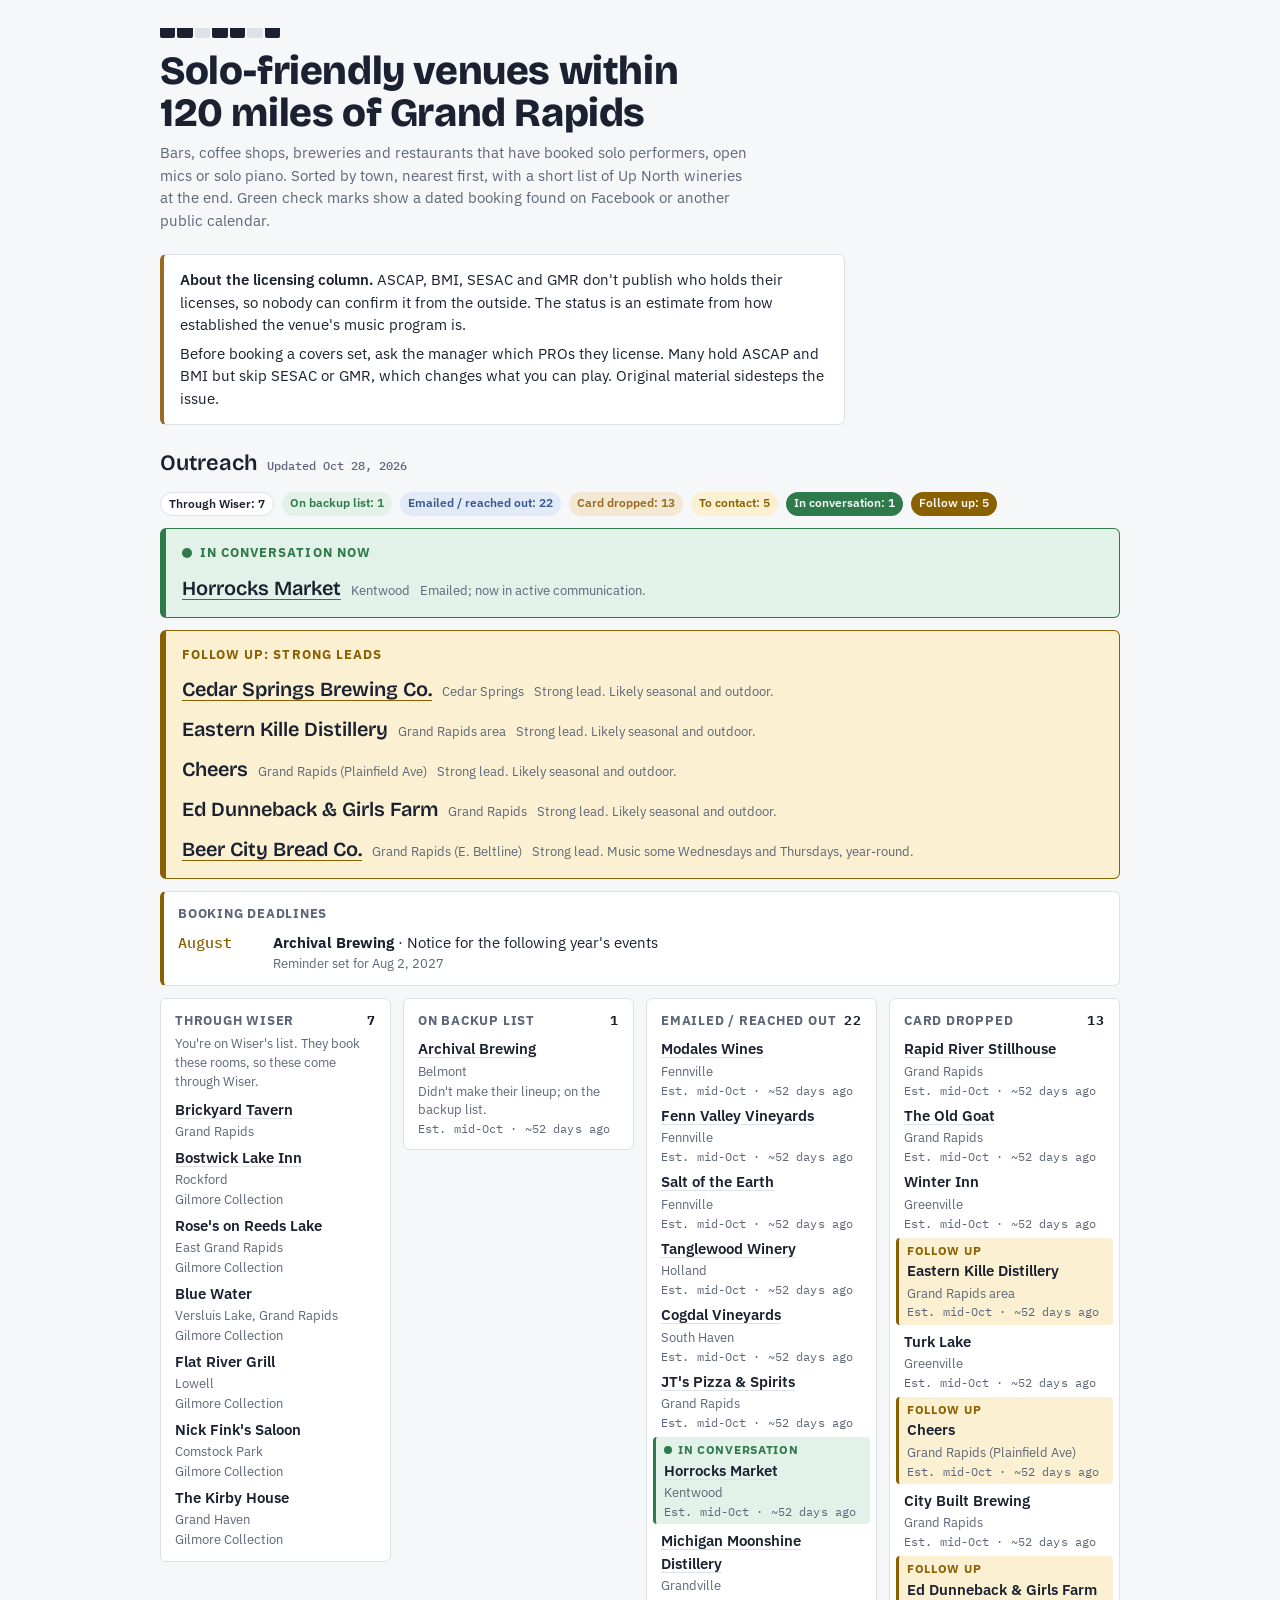
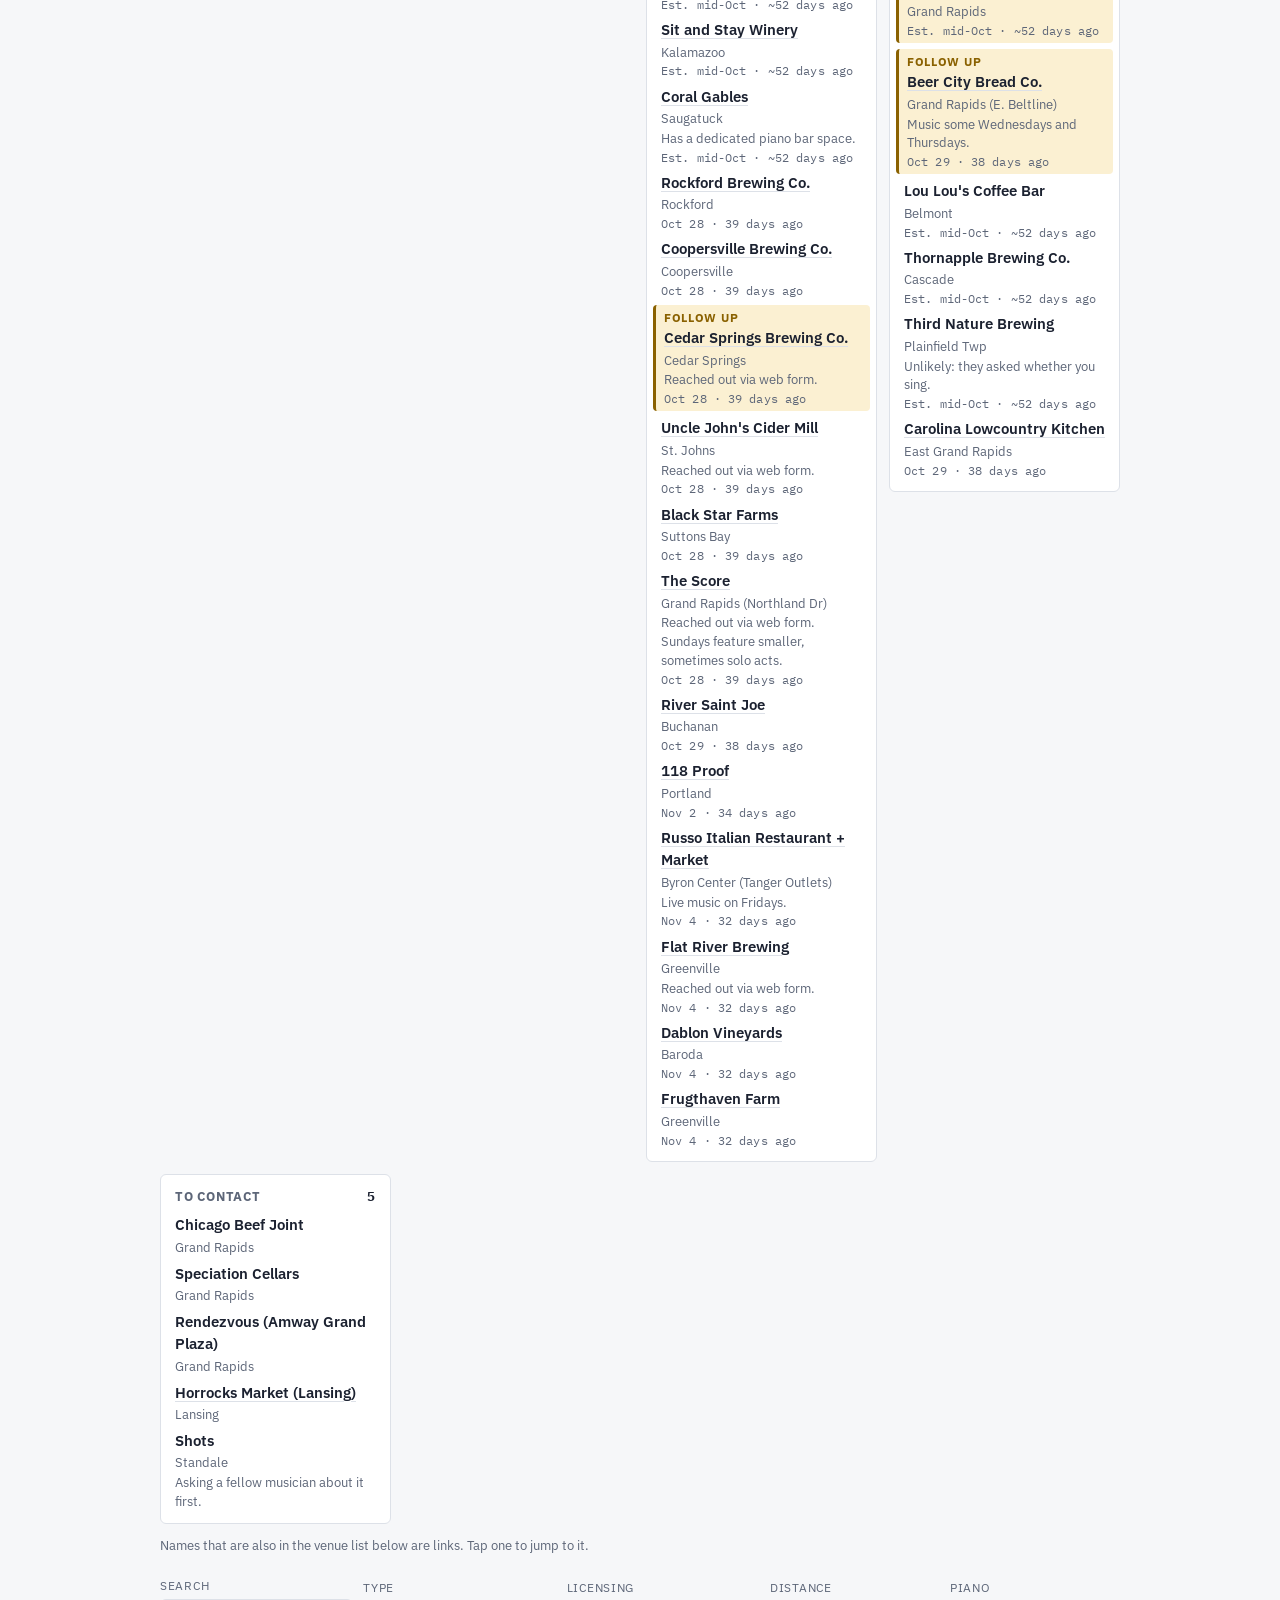
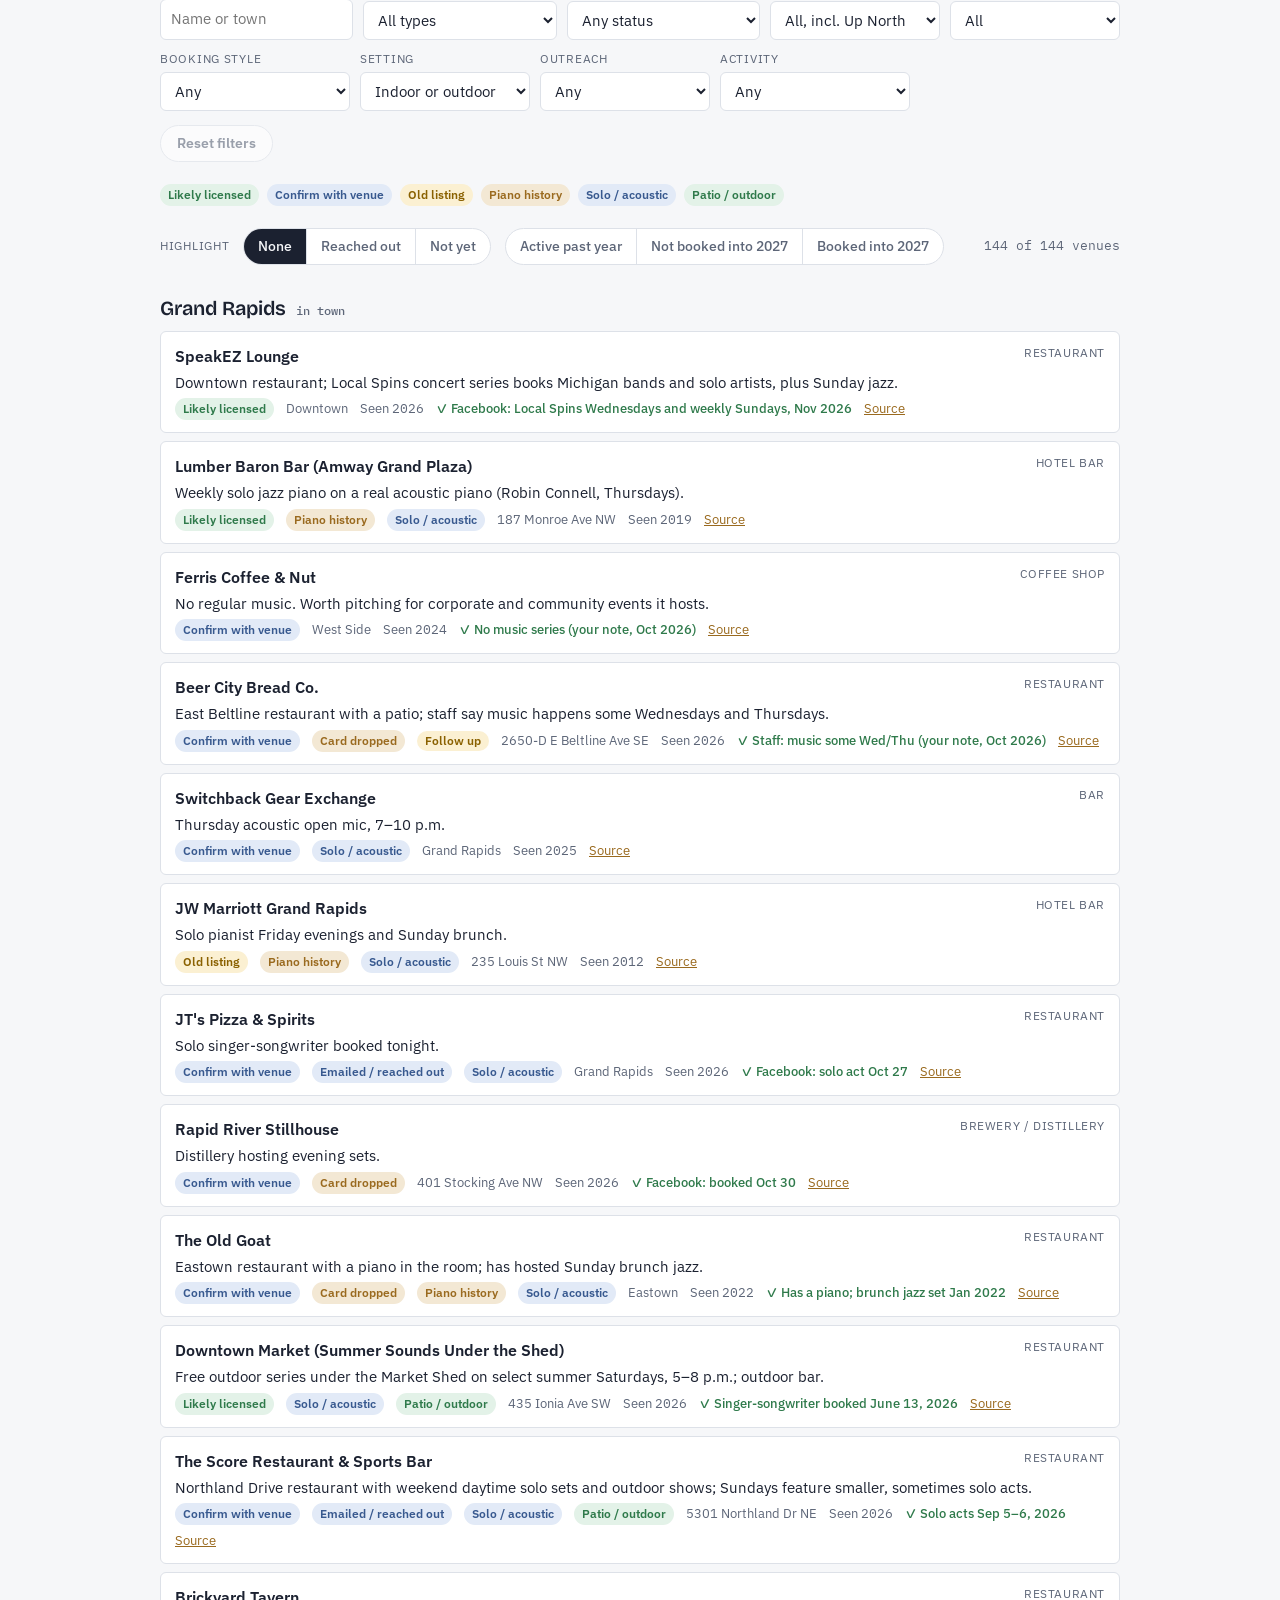
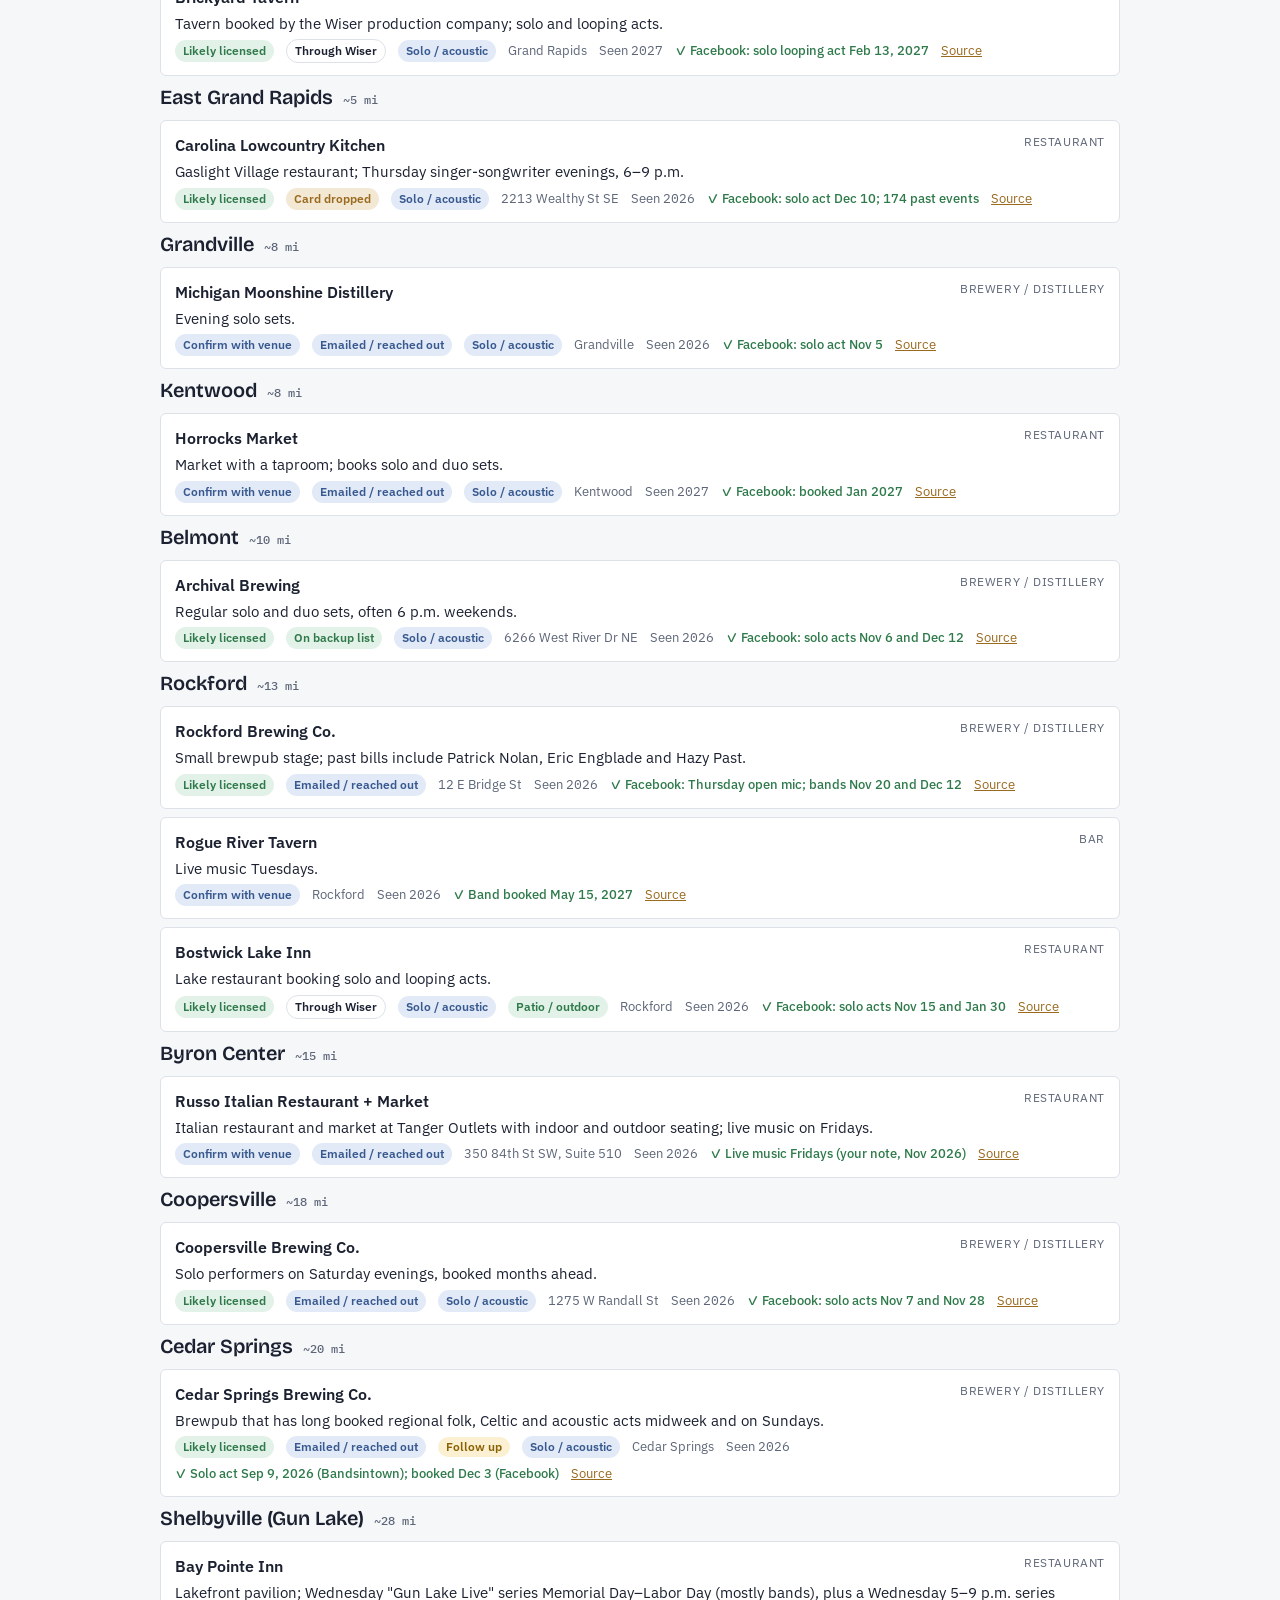
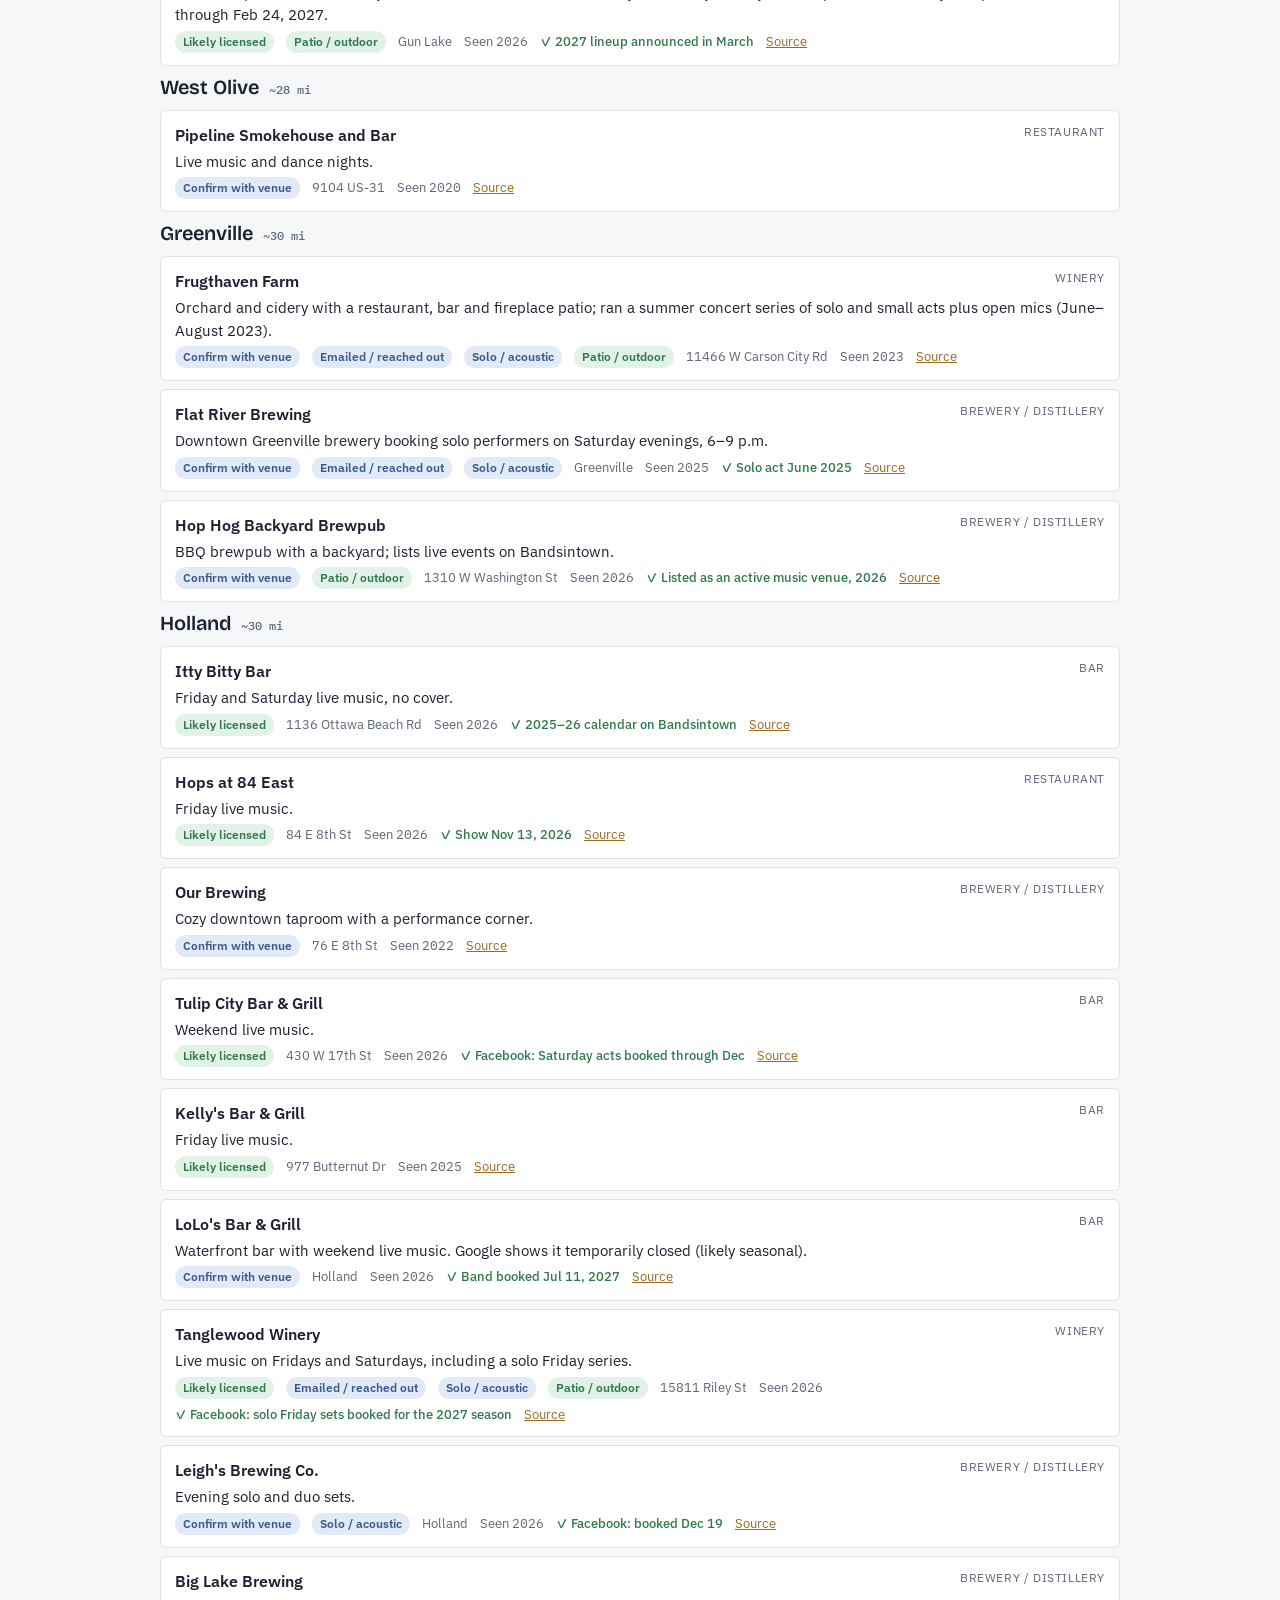
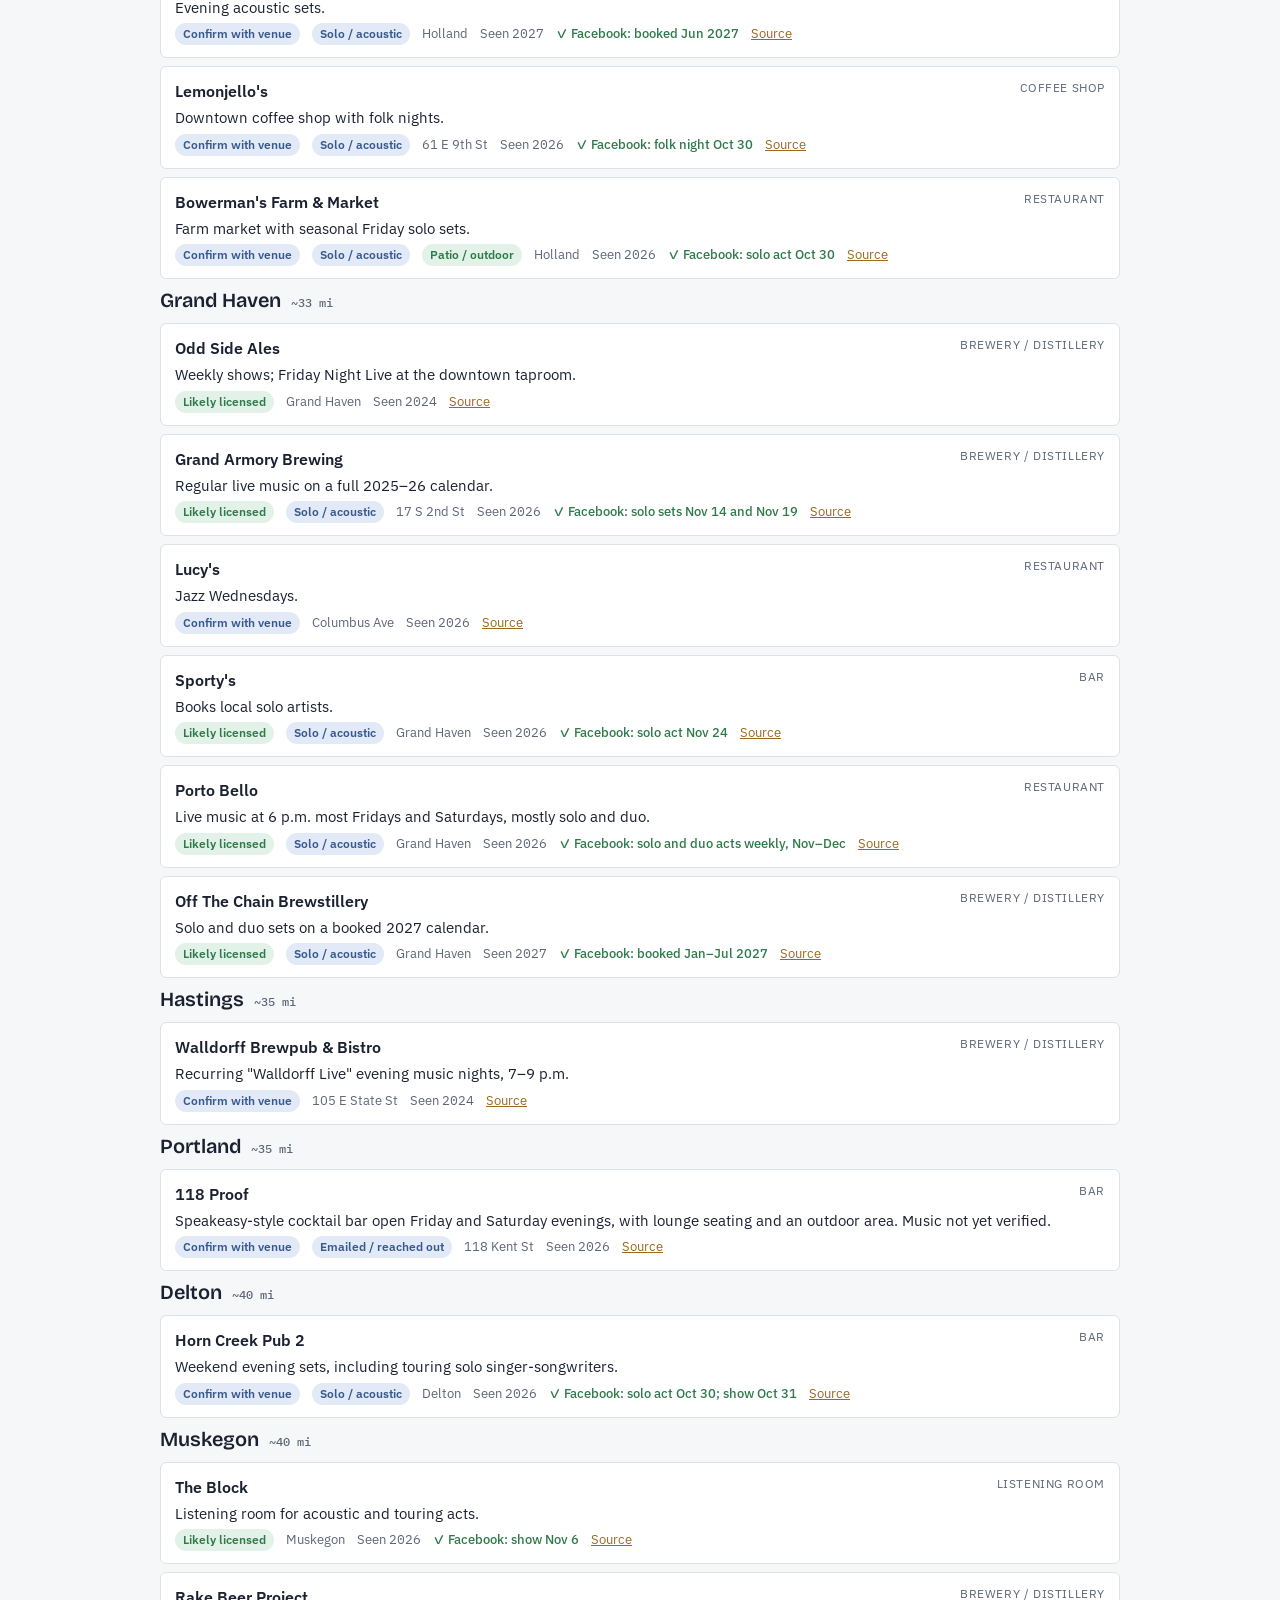
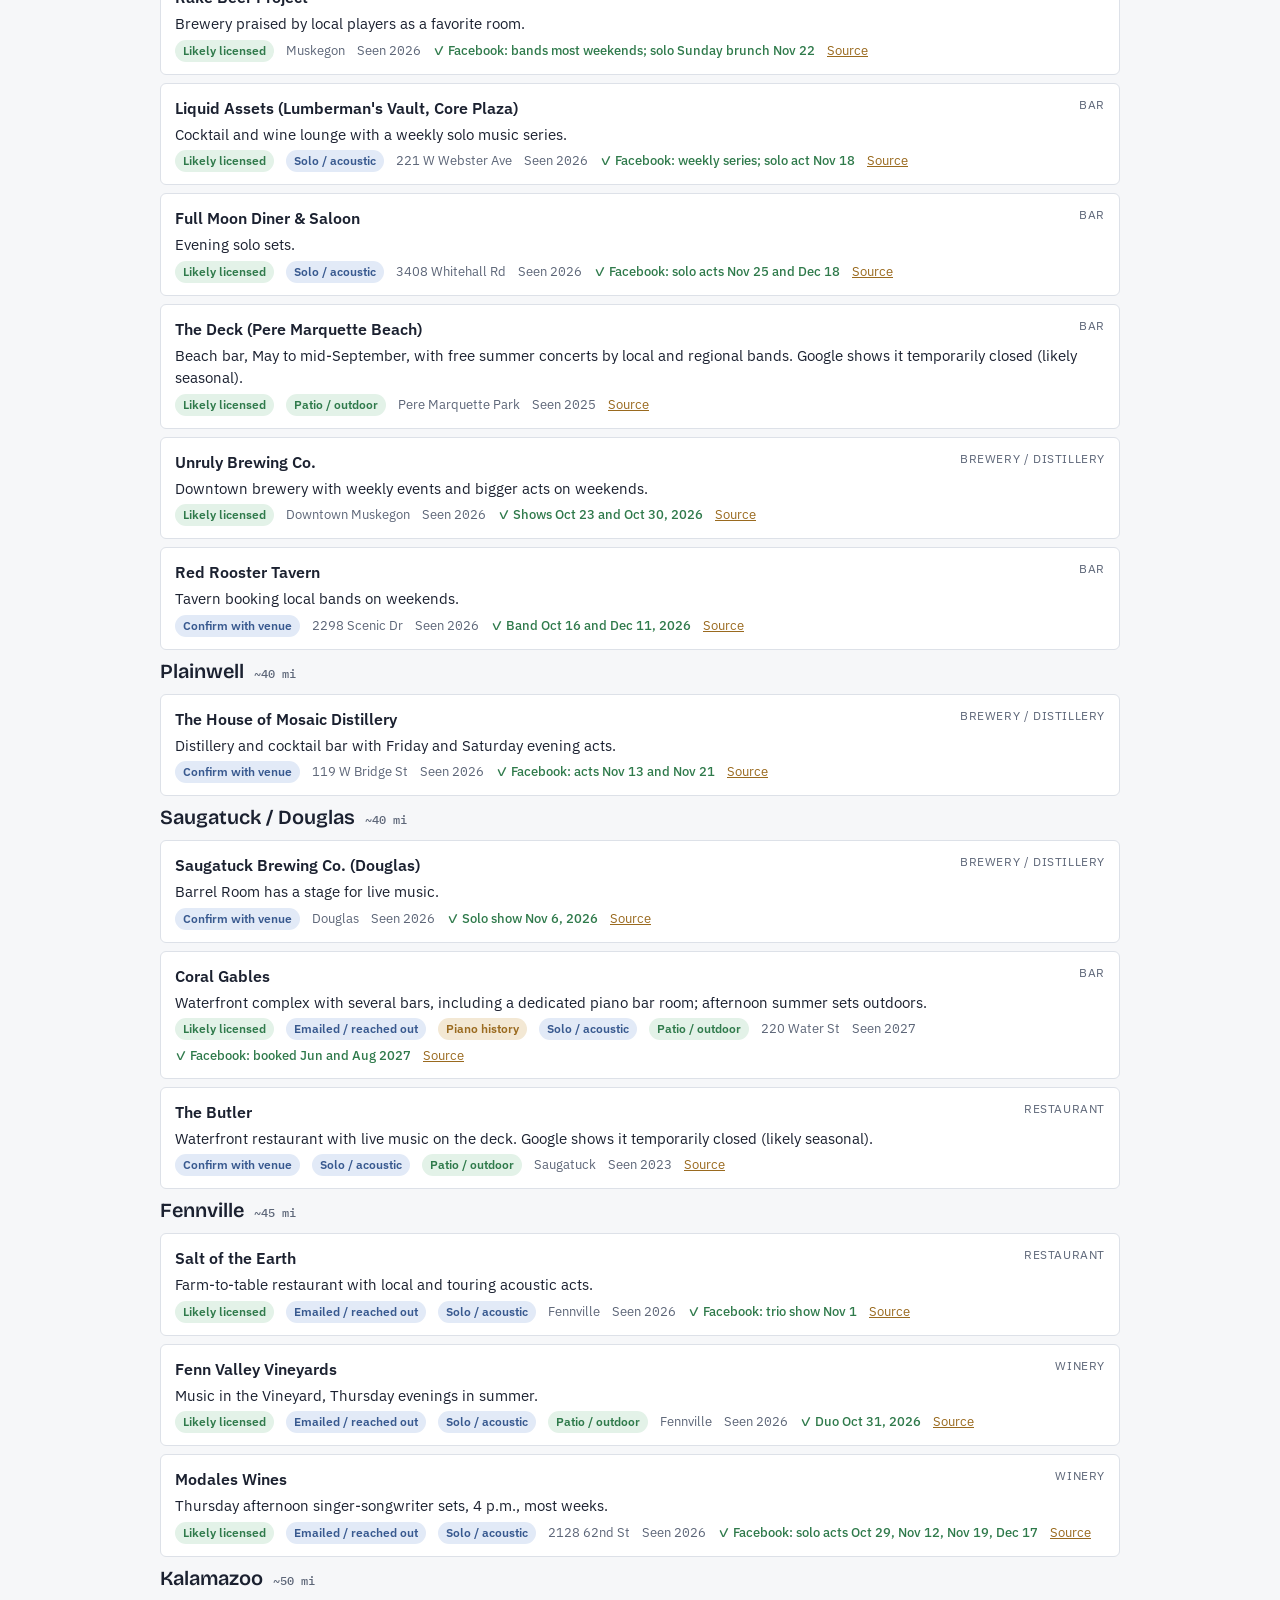
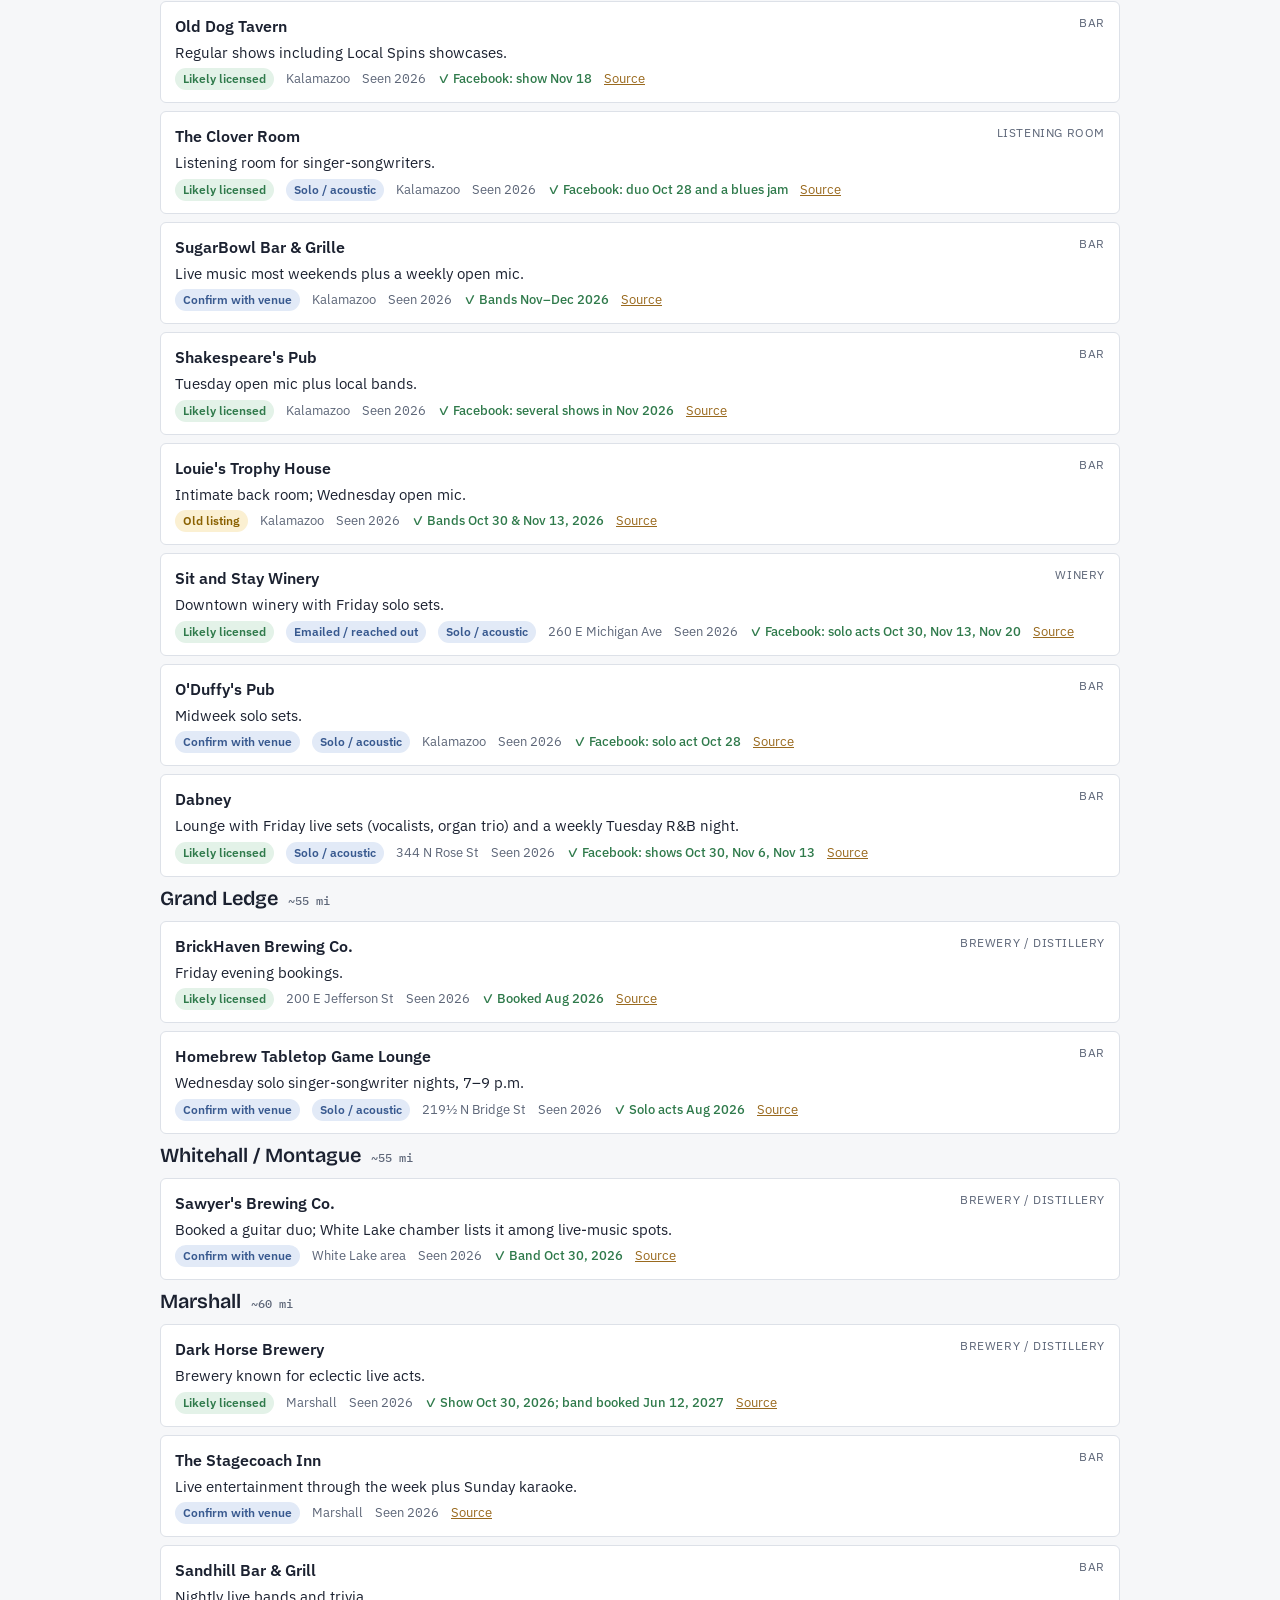
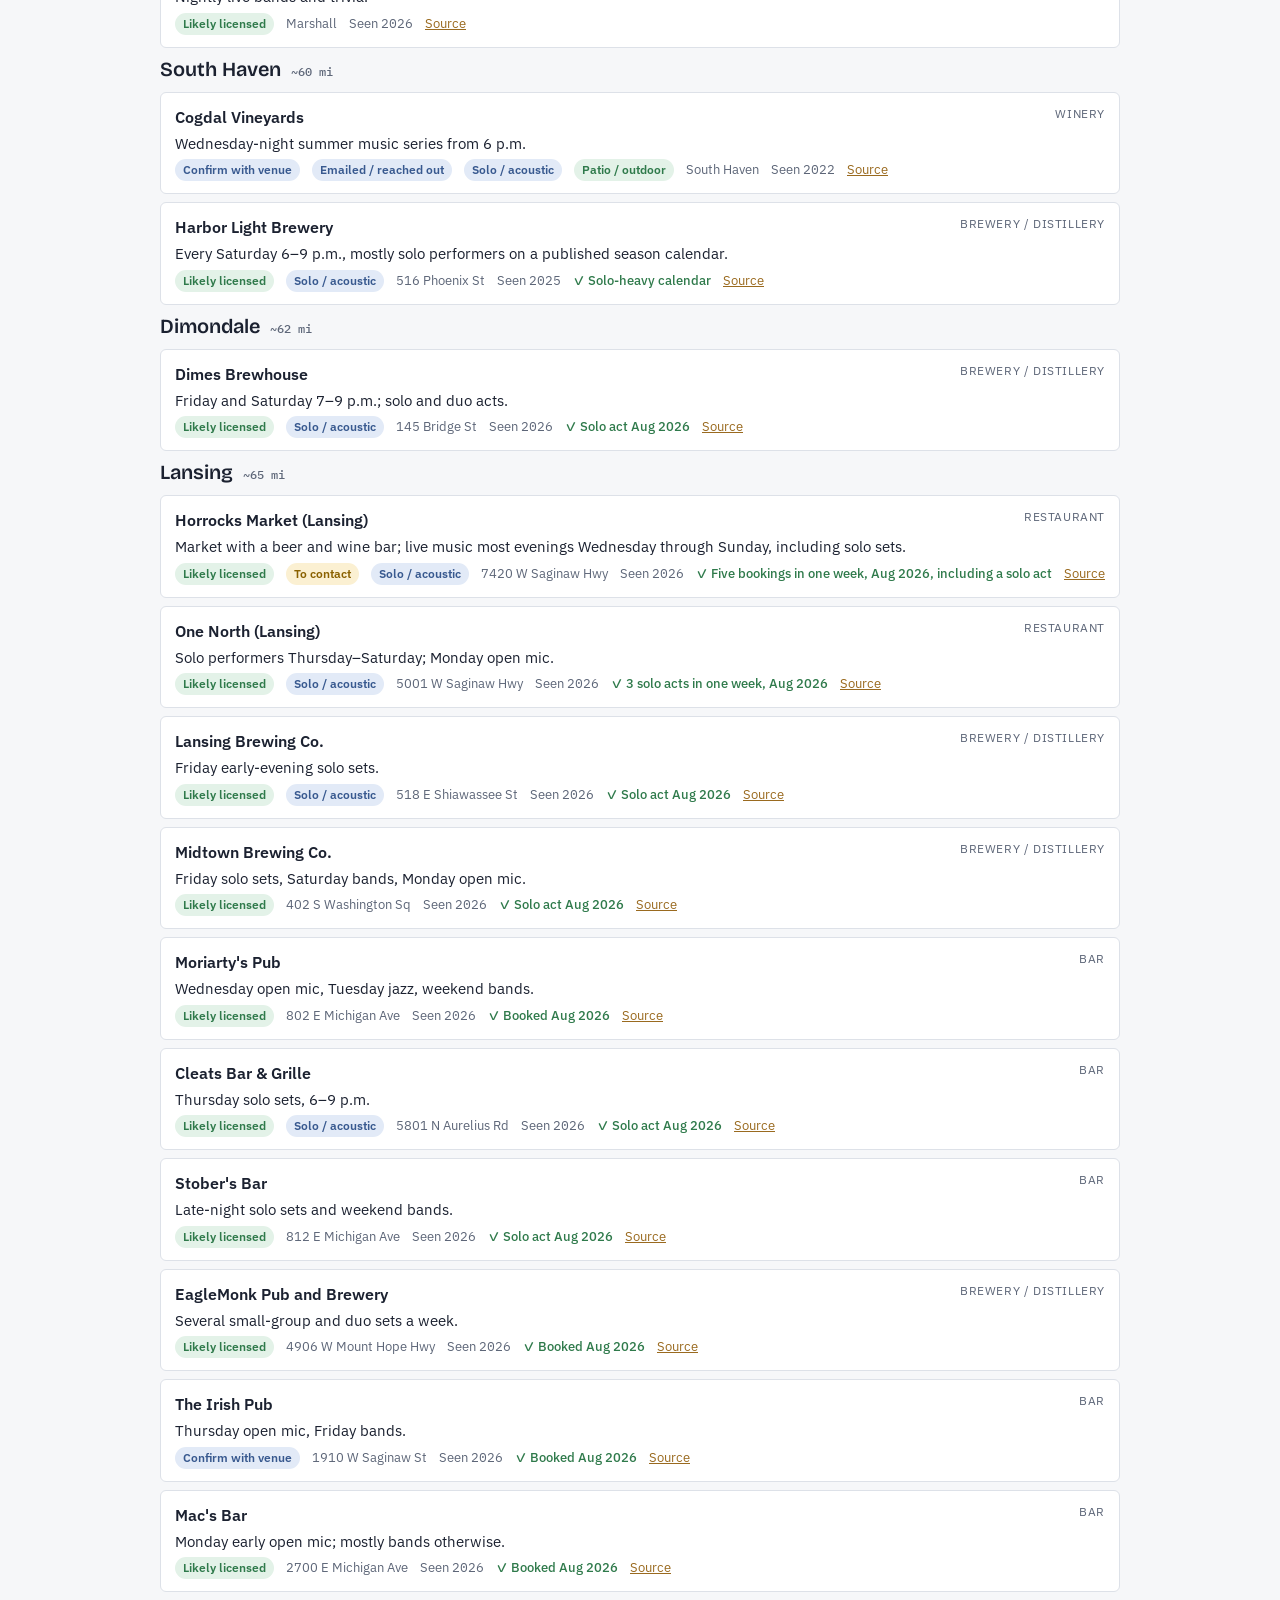
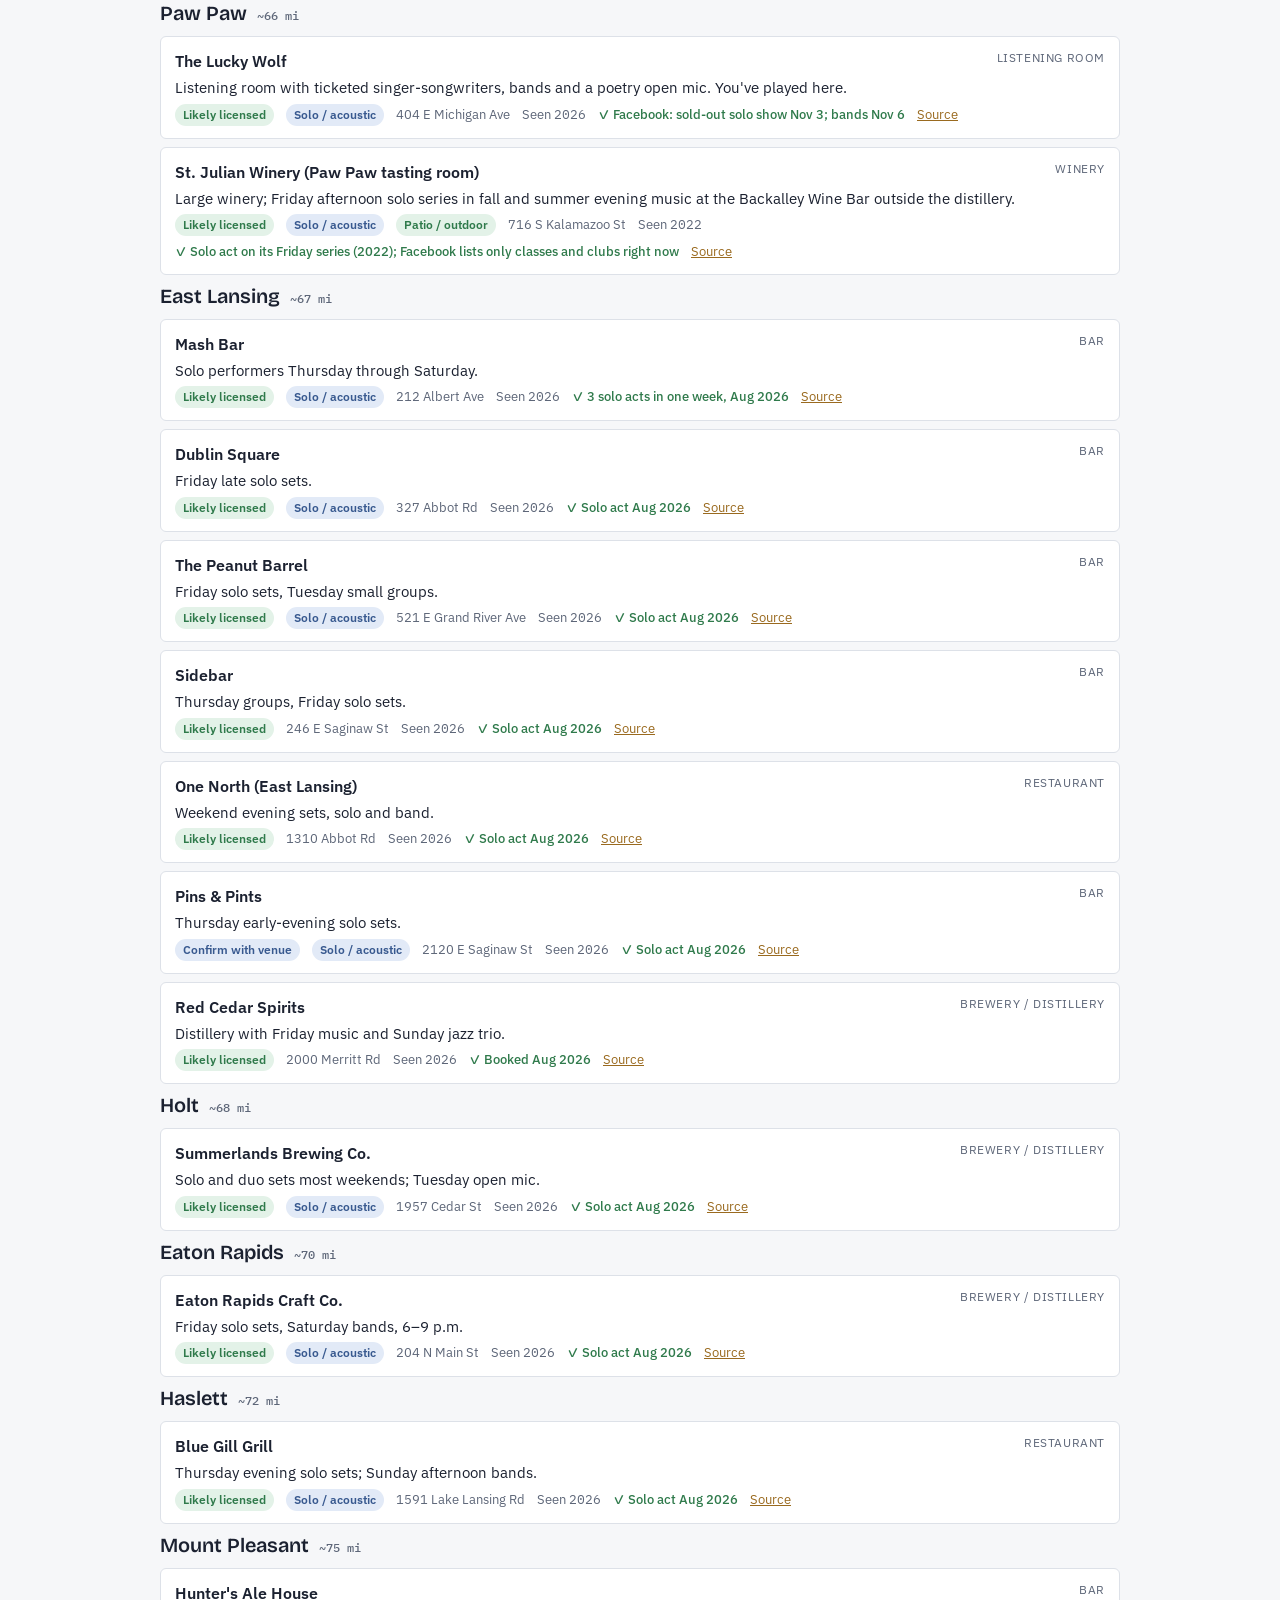
==== gig-venues/index.html @ 0286e02f "Gig venues: add Frugthaven Farm (Greenville), emailed Co-Authored-By: Claude Opus 5.5 <noreply@anthr" ====
<!doctype html>
<html lang="en">
<head>
<meta charset="utf-8">
<meta name="viewport" content="width=device-width, initial-scale=1, viewport-fit=cover">
<meta name="robots" content="noindex, nofollow">
<link rel="icon" href="/favicon.svg" type="image/svg+xml">
<title>West Michigan Solo Gig Venues</title>
<link rel="preconnect" href="https://fonts.googleapis.com">
<link rel="stylesheet" href="https://fonts.googleapis.com/css2?family=Bricolage+Grotesque:opsz,wght@12..96,600;12..96,800&family=IBM+Plex+Sans:wght@400;500;600&family=IBM+Plex+Mono:wght@500&display=swap">
<style>
/* Layout: gig-sheet — header with filters, then a list of venue rows grouped by town, sorted by miles from GR */
:root{
  --bg:#f6f7f9; --surface:#ffffff; --fg:#1b2130; --muted:#5d6678; --line:#dde1e8;
  --accent:#9a6a1f; --accent-soft:#f3e8d4;
  --ok:#2f7a4b; --ok-bg:#e3f2e8; --warn:#8a6100; --warn-bg:#fbf0d2; --bad:#a3312b; --bad-bg:#f8e0de; --info:#38598f; --info-bg:#e2eaf7;
  --display:"Bricolage Grotesque", "Arial Narrow", system-ui, sans-serif;
  --body:"IBM Plex Sans", system-ui, -apple-system, "Segoe UI", sans-serif;
  --mono:"IBM Plex Mono", ui-monospace, Menlo, monospace;
}
@media (prefers-color-scheme: dark){:root:not([data-theme="light"]){
  --bg:#12151c; --surface:#1a1f29; --fg:#e6e9ef; --muted:#9aa3b4; --line:#2b3240;
  --accent:#d8a453; --accent-soft:#3a2f1c;
  --ok:#7fcf9c; --ok-bg:#1d3326; --warn:#e6c066; --warn-bg:#3a3018; --bad:#f09a92; --bad-bg:#40221f; --info:#9db8e6; --info-bg:#1f2b40;
  color-scheme:dark}}
:root[data-theme="dark"]{
  --bg:#12151c; --surface:#1a1f29; --fg:#e6e9ef; --muted:#9aa3b4; --line:#2b3240;
  --accent:#d8a453; --accent-soft:#3a2f1c;
  --ok:#7fcf9c; --ok-bg:#1d3326; --warn:#e6c066; --warn-bg:#3a3018; --bad:#f09a92; --bad-bg:#40221f; --info:#9db8e6; --info-bg:#1f2b40;
  color-scheme:dark}
body{background:var(--bg);color:var(--fg);font-family:var(--body);font-size:15px;line-height:1.5}
.wrap{max-width:960px;margin:0 auto;padding-block:28px 48px;padding-left:max(16px,env(safe-area-inset-left,0px));padding-right:max(16px,env(safe-area-inset-right,0px));display:grid;gap:22px}
h1{font-family:var(--display);font-weight:800;font-size:clamp(28px,5vw,40px);line-height:1.05;margin:0;letter-spacing:-.01em;text-wrap:balance}
.keys{display:flex;gap:2px;height:10px;width:120px;margin-bottom:12px}
.keys span{flex:1;background:var(--fg);border-radius:0 0 2px 2px}
.keys span:nth-child(3n){background:var(--line)}
.lede{color:var(--muted);max-width:66ch;margin:8px 0 0}
.note{background:var(--surface);border:1px solid var(--line);border-left:4px solid var(--accent);padding:14px 16px;border-radius:6px;max-width:72ch}
.note b{font-weight:600}
.note p{margin:0 0 6px}.note p:last-child{margin:0}
.filters{display:flex;flex-wrap:wrap;gap:10px;align-items:end}
.filters label{display:grid;gap:4px;font-size:12px;text-transform:uppercase;letter-spacing:.06em;color:var(--muted);min-width:0;flex:1 1 150px}
select,input{font:inherit;font-size:15px;text-transform:none;letter-spacing:0;color:var(--fg);background:var(--surface);border:1px solid var(--line);border-radius:6px;padding:8px 10px;width:100%}
select:focus-visible,input:focus-visible{outline:2px solid var(--accent);outline-offset:1px}
.count{font-family:var(--mono);font-size:13px;color:var(--muted)}
.legend{display:flex;flex-wrap:wrap;gap:8px}
.town{display:grid;gap:8px}
.town h2{font-family:var(--display);font-weight:600;font-size:20px;margin:6px 0 0;display:flex;gap:10px;align-items:baseline}
.town h2 small{font-family:var(--mono);font-size:12px;font-weight:500;color:var(--muted)}
.v{background:var(--surface);border:1px solid var(--line);border-radius:6px;padding:12px 14px;display:grid;grid-template-columns:1fr auto;gap:4px 14px}
.v .name{font-weight:600;font-size:16px;min-width:0}
.v .type{font-size:12px;color:var(--muted);text-transform:uppercase;letter-spacing:.05em}
.v .what{grid-column:1/-1;min-width:0;color:var(--fg)}
.v .meta{grid-column:1/-1;display:flex;flex-wrap:wrap;gap:6px 12px;align-items:center;font-size:13px;color:var(--muted)}
.v .meta a{color:var(--accent)}
.pill{display:inline-block;font-size:12px;font-weight:600;padding:2px 8px;border-radius:999px;white-space:nowrap}
.p-likely{background:var(--ok-bg);color:var(--ok)}
.p-confirm{background:var(--info-bg);color:var(--info)}
.p-dated{background:var(--warn-bg);color:var(--warn)}
.p-sued{background:var(--bad-bg);color:var(--bad)}
.piano{font-size:12px;font-weight:600;color:var(--accent);background:var(--accent-soft);padding:2px 8px;border-radius:999px}
.year{font-family:var(--mono)}
.outreach{display:grid;gap:12px}
.outreach h2{font-family:var(--display);font-weight:600;font-size:22px;margin:0;display:flex;gap:10px;align-items:baseline;flex-wrap:wrap}
.outreach h2 small{font-family:var(--mono);font-size:12px;font-weight:500;color:var(--muted)}
.o-sum{display:flex;flex-wrap:wrap;gap:8px}
.o-grid{display:grid;grid-template-columns:repeat(auto-fit,minmax(min(100%,220px),1fr));gap:12px;align-items:start}
.o-col{background:var(--surface);border:1px solid var(--line);border-radius:6px;padding:12px 14px;display:grid;gap:8px;min-width:0}
.o-col h3{margin:0;font-size:13px;text-transform:uppercase;letter-spacing:.06em;color:var(--muted);display:flex;justify-content:space-between;gap:8px}
.o-col h3 span{font-family:var(--mono);color:var(--fg)}
.o-col ul{list-style:none;margin:0;padding:0;display:grid;gap:6px}
.o-col li{display:grid;gap:1px;min-width:0}
.o-col li b{font-weight:600}
.o-col li small{color:var(--muted);font-size:12.5px}
.o-col li small.ago{font-family:var(--mono,ui-monospace,monospace);font-size:11.5px;letter-spacing:.01em}
.o-col li a{color:inherit;text-decoration:underline;text-decoration-color:var(--line);text-underline-offset:3px;cursor:pointer}
.o-col li a:hover{text-decoration-color:var(--accent)}
.dl-box{background:var(--surface);border:1px solid var(--line);border-left:4px solid var(--warn);border-radius:6px;padding:12px 14px;display:grid;gap:8px}
.dl-box h3{margin:0;font-size:13px;text-transform:uppercase;letter-spacing:.06em;color:var(--muted)}
.dl-row{display:grid;grid-template-columns:5.5em 1fr;gap:4px 12px;align-items:baseline}
.dl-row .mo{font-family:var(--mono);font-weight:500;color:var(--warn)}
.dl-row small{display:block;color:var(--muted);font-size:12.5px}
.talk-box{background:var(--ok-bg);border:1px solid var(--ok);border-left:6px solid var(--ok);border-radius:6px;padding:14px 16px;display:grid;gap:10px}
.talk-box h3{margin:0;font-size:13px;text-transform:uppercase;letter-spacing:.08em;color:var(--ok);display:flex;align-items:center;gap:8px}
.talk-row{display:flex;flex-wrap:wrap;align-items:baseline;gap:4px 10px}
.talk-row b{font-family:var(--display);font-size:20px;font-weight:600;color:var(--fg)}
.talk-row a{color:inherit;cursor:pointer;text-decoration:underline;text-decoration-color:var(--ok);text-underline-offset:4px}
.talk-row small{color:var(--muted);font-size:13px}
.dot{width:10px;height:10px;border-radius:50%;background:var(--ok);flex:none;box-shadow:0 0 0 0 var(--ok);animation:pulse 1.8s ease-out infinite}
@keyframes pulse{0%{box-shadow:0 0 0 0 color-mix(in srgb,var(--ok) 60%,transparent)}100%{box-shadow:0 0 0 10px transparent}}
@media (prefers-reduced-motion:reduce){.dot{animation:none}}
.o-col li.talk{background:var(--ok-bg);border-left:3px solid var(--ok);border-radius:4px;padding:4px 8px;margin:0 -8px}
.talk-tag{display:inline-flex;align-items:center;gap:6px;font-size:11.5px;font-weight:700;text-transform:uppercase;letter-spacing:.06em;color:var(--ok)}
.talk-tag .dot{width:8px;height:8px}
.op-talk{background:var(--ok);color:var(--bg);font-weight:700}
.fu-box{background:var(--warn-bg);border:1px solid var(--warn);border-left:6px solid var(--warn);border-radius:6px;padding:14px 16px;display:grid;gap:10px}
.fu-box h3{margin:0;font-size:13px;text-transform:uppercase;letter-spacing:.08em;color:var(--warn)}
.fu-box .talk-row a{text-decoration-color:var(--warn)}
.fu-tag{display:inline-block;font-size:11.5px;font-weight:700;text-transform:uppercase;letter-spacing:.06em;color:var(--warn)}
.o-col li.fu{background:var(--warn-bg);border-left:3px solid var(--warn);border-radius:4px;padding:4px 8px;margin:0 -8px}
.op-fu{background:var(--warn);color:var(--bg);font-weight:700}
.fu-chip{display:inline-block;font-size:12px;font-weight:600;padding:1px 8px;border-radius:999px;background:var(--warn-bg);color:var(--warn)}
.reset-row{display:flex;align-items:center;gap:10px;flex-wrap:wrap;margin-top:-8px}
.reset{font:inherit;font-size:14px;font-weight:600;color:var(--fg);background:var(--surface);border:1px solid var(--line);border-radius:999px;padding:7px 16px;cursor:pointer}
.reset:hover:not(:disabled){border-color:var(--fg)}
.reset:focus-visible{outline:2px solid var(--accent);outline-offset:2px}
.reset:disabled{color:var(--muted);cursor:default;opacity:.6}
.reset-note{font-size:13px;color:var(--muted)}
.o-sub{color:var(--muted);font-size:12.5px;margin-top:-4px}
.op-wiser{background:var(--surface);color:var(--fg);border:1px solid var(--line)}
.hl-bar{display:flex;flex-wrap:wrap;gap:10px 14px;align-items:center}
.hl-label{font-size:12px;text-transform:uppercase;letter-spacing:.06em;color:var(--muted)}
.seg{display:inline-flex;border:1px solid var(--line);border-radius:999px;overflow:hidden;background:var(--surface)}
.seg button{font:inherit;font-size:14px;font-weight:500;color:var(--muted);background:transparent;border:0;padding:7px 14px;cursor:pointer;white-space:nowrap}
.seg .sm{display:none}
@media (max-width:520px){.seg button{font-size:13px;padding:7px 10px}.seg .lg{display:none}.seg .sm{display:inline}}
.seg button+button{border-left:1px solid var(--line)}
.seg button[aria-pressed="true"]{background:var(--fg);color:var(--bg)}
.seg button:focus-visible{outline:2px solid var(--accent);outline-offset:-2px}
.hl-bar .count{margin-left:auto}
.v{transition:opacity .15s}
.v.dim{opacity:.38}
.v.lit{border-color:var(--accent);box-shadow:inset 4px 0 0 var(--accent)}
@media (prefers-reduced-motion:reduce){.v{transition:none}}
.to-top{position:fixed;right:calc(20px + env(safe-area-inset-right,0px));bottom:calc(20px + env(safe-area-inset-bottom,0px));z-index:20;width:48px;height:48px;border-radius:50%;border:0;background:var(--fg);color:var(--bg);display:grid;place-items:center;cursor:pointer;box-shadow:0 4px 14px rgba(0,0,0,.22);opacity:0;transform:translateY(8px);pointer-events:none;transition:opacity .2s,transform .2s}
.to-top.show{opacity:1;transform:none;pointer-events:auto}
.to-top:focus-visible{outline:3px solid var(--accent);outline-offset:3px}
.to-top svg{width:22px;height:22px}
@media (prefers-reduced-motion:reduce){.to-top{transition:none}}
.o-tip{font-size:13px;color:var(--muted);margin:0}
.op{font-size:12px;font-weight:600;padding:2px 8px;border-radius:999px;white-space:nowrap}
.op-backup{background:var(--ok-bg);color:var(--ok)}
.op-email{background:var(--info-bg);color:var(--info)}
.op-card{background:var(--accent-soft);color:var(--accent)}
.op-todo{background:var(--warn-bg);color:var(--warn)}
.v.hl{outline:2px solid var(--accent);outline-offset:2px}

.patio{font-size:12px;font-weight:600;color:var(--ok);background:var(--ok-bg);padding:2px 8px;border-radius:999px}
.acou{font-size:12px;font-weight:600;color:var(--info);background:var(--info-bg);padding:2px 8px;border-radius:999px}
.ev{color:var(--ok);font-weight:500}
.empty{color:var(--muted);padding:20px 0}
footer{color:var(--muted);font-size:13px;max-width:72ch}
@media (max-width:520px){.v{grid-template-columns:1fr}}
</style>
<style>:root{padding-top:env(safe-area-inset-top,0px);padding-bottom:env(safe-area-inset-bottom,0px)}body{margin:0}</style>
</head>
<body>

<div class="wrap">
  <header>
    <div class="keys" aria-hidden="true"><span></span><span></span><span></span><span></span><span></span><span></span><span></span></div>
    <h1 tabindex="-1">Solo-friendly venues within 120 miles of Grand Rapids</h1>
    <p class="lede">Bars, coffee shops, breweries and restaurants that have booked solo performers, open mics or solo piano. Sorted by town, nearest first, with a short list of Up North wineries at the end. Green check marks show a dated booking found on Facebook or another public calendar.</p>
  </header>

  <section class="note" aria-label="About PRO licensing">
    <p><b>About the licensing column.</b> ASCAP, BMI, SESAC and GMR don't publish who holds their licenses, so nobody can confirm it from the outside. The status is an estimate from how established the venue's music program is.</p>
    <p>Before booking a covers set, ask the manager which PROs they license. Many hold ASCAP and BMI but skip SESAC or GMR, which changes what you can play. Original material sidesteps the issue.</p>
  </section>


  <section class="outreach" aria-labelledby="o-title">
    <h2 id="o-title">Outreach <small id="o-asof"></small></h2>
    <div class="o-sum" id="o-sum"></div>
    <div class="talk-box" id="talk-box" hidden></div>
    <div class="fu-box" id="fu-box" hidden></div>
    <div class="dl-box" id="dl-box"></div>
    <div class="o-grid" id="o-grid"></div>
    <p class="o-tip">Names that are also in the venue list below are links. Tap one to jump to it.</p>
  </section>

  <div class="filters">
    <label for="f-q">Search<input id="f-q" type="search" placeholder="Name or town"></label>
    <label for="f-type">Type<select id="f-type"><option value="">All types</option></select></label>
    <label for="f-status">Licensing<select id="f-status">
      <option value="">Any status</option>
      <option value="likely">Likely licensed</option>
      <option value="confirm">Confirm with venue</option>
      <option value="dated">Old listing, check it's still open</option>
    </select></label>
    <label for="f-range" style="flex:0 1 170px">Distance<select id="f-range"><option value="">All, incl. Up North</option><optgroup label="Within"><option value="w:25">Within 25 mi</option><option value="w:50">Within 50 mi</option><option value="w:75">Within 75 mi</option><option value="w:100">Within 100 mi</option><option value="w:120">Within 120 mi</option></optgroup><optgroup label="Band only"><option value="b:0:25">0–25 mi</option><option value="b:25:50">25–50 mi</option><option value="b:50:75">50–75 mi</option><option value="b:75:100">75–100 mi</option><option value="b:100:120">100–120 mi</option></optgroup><option value="north">Up North wineries (120+ mi)</option></select></label>
    <label for="f-piano" style="flex:0 1 170px">Piano<select id="f-piano"><option value="">All</option><option value="1">Piano history only</option></select></label>
    <label for="f-ac" style="flex:0 1 190px">Booking style<select id="f-ac"><option value="">Any</option><option value="1">Mostly solo / acoustic</option></select></label>
    <label for="f-pt" style="flex:0 1 170px">Setting<select id="f-pt"><option value="">Indoor or outdoor</option><option value="1">Patio / outdoor music</option></select></label>
    <label for="f-out" style="flex:0 1 170px">Outreach<select id="f-out"><option value="">Any</option><option value="yes">Reached out</option><option value="no">Not yet</option></select></label>
    <label for="f-recent" style="flex:0 1 190px">Activity<select id="f-recent"><option value="">Any</option><option value="1">Booked in past year</option></select></label>
  </div>
  <div class="reset-row"><button type="button" class="reset" id="reset" disabled>Reset filters</button><span class="reset-note" id="reset-note"></span></div>
  <div class="legend">
    <span class="pill p-likely">Likely licensed</span>
    <span class="pill p-confirm">Confirm with venue</span>
    <span class="pill p-dated">Old listing</span>
    <span class="piano">Piano history</span>
    <span class="acou">Solo / acoustic</span>
    <span class="patio">Patio / outdoor</span>
  </div>
  <div class="hl-bar">
    <span class="hl-label" id="hl-label">Highlight</span>
    <div class="seg" role="group" aria-labelledby="hl-label">
      <button type="button" id="hl-none" data-hl="" aria-pressed="true">None</button>
      <button type="button" id="hl-yes" data-hl="yes" aria-pressed="false">Reached out</button>
      <button type="button" id="hl-no" data-hl="no" aria-pressed="false">Not yet</button>
    </div>
    <div class="seg" role="group" aria-label="Highlight by booking activity">
      <button type="button" id="hl-act" data-hl="act" aria-pressed="false" title="Booked in the past year"><span class="lg">Active past year</span><span class="sm">Active</span></button>
      <button type="button" id="hl-cur" data-hl="cur" aria-pressed="false"><span class="lg">Not booked into </span><span class="sm">Not into </span><span class="ny"></span></button>
      <button type="button" id="hl-adv" data-hl="adv" aria-pressed="false"><span class="lg">Booked into </span><span class="sm">Booked </span><span class="ny"></span></button>
    </div>
    <div class="count" id="count" aria-live="polite"></div>
  </div>
  <main id="list"></main>

  <button type="button" class="to-top" id="to-top" aria-label="Back to top" title="Back to top" tabindex="-1"><svg viewBox="0 0 24 24" fill="none" stroke="currentColor" stroke-width="2.4" stroke-linecap="round" stroke-linejoin="round" aria-hidden="true"><path d="M12 19V5M5 12l7-7 7 7"/></svg></button>
  <footer>Miles are approximate driving distances from downtown Grand Rapids. "Seen" is the most recent year a source showed music there. "Booked in past year" means a source showed a dated booking on or after October 28, 2025. Gathered October 2026 from Local Spins, Lansing City Pulse, Bandsintown, Songkick, visitor bureaus and venue listings. Facebook events were checked by hand on October 27, 2026. Venues that post schedules only as images or not at all may still book music.</footer>
</div>

<script>
const PT=new Set(["Boathouse Vineyards", "Blustone Vineyards", "Black Star Farms", "Leelanau Cellars", "Rudbeckia Winery & Burnt Marshmallow Brewstillery", "Ciccone Vineyard", "Pleasant Valley Farm & Vineyard", "The Fox Barn", "Lighthouse Bar & Grill", "Golden Sands Golf & Bucket Bar", "Round Barn Estate", "Dablon Vineyards", "Free Run Cellars", "Fruit Hills Winery & Orchard", "St. Julian Winery (Union Pier)", "Silver Harbor Brewing Co.", "Uncle John's Cider Mill", "Hop Hog Backyard Brewpub", "The Score Restaurant & Sports Bar", "Downtown Market (Summer Sounds Under the Shed)", "Bay Pointe Inn", "The Deck (Pere Marquette Beach)", "The Butler", "Cogdal Vineyards", "Bostwick Lake Inn", "Tanglewood Winery", "Fenn Valley Vineyards", "Coral Gables", "St. Julian Winery (Paw Paw tasting room)", "Bowerman's Farm & Market", "Frugthaven Farm"]);
const AC=new Set(["Chateau Grand Traverse", "Boathouse Vineyards", "Blustone Vineyards", "Black Star Farms", "Shady Lane Cellars", "Ciccone Vineyard", "Leelanau Cellars", "Dune Bird Winery", "Bel Lago Vineyards", "French Valley Vineyard", "Mackinaw Trail Winery", "Rudbeckia Winery & Burnt Marshmallow Brewstillery", "Chateau Chantal", "Uncle John's Cider Mill", "Pleasant Valley Farm & Vineyard", "The Fox Barn", "Ludington Bay Brewing Co.", "Jamesport Brewing Co.", "Plank's (Inn at Harbor Shores)", "Dablon Vineyards", "Filkins Vineyards", "Free Run Cellars", "Tabor Hill Winery & Restaurant", "Fruit Hills Winery & Orchard", "St. Julian Winery (Union Pier)", "Brickyard Tavern", "Horrocks Market (Lansing)", "Cedar Springs Brewing Co.", "Flat River Brewing", "The Score Restaurant & Sports Bar", "Downtown Market (Summer Sounds Under the Shed)", "Cogdal Vineyards", "The Butler", "The Old Goat", "Bowerman's Farm & Market", "Horn Creek Pub 2", "Dabney", "The Lucky Wolf", "St. Julian Winery (Paw Paw tasting room)", "Lumber Baron Bar (Amway Grand Plaza)", "Switchback Gear Exchange", "Tanglewood Winery", "Porto Bello", "Off The Chain Brewstillery", "Archival Brewing", "Coopersville Brewing Co.", "Bostwick Lake Inn", "Michigan Moonshine Distillery", "JT's Pizza & Spirits", "Horrocks Market", "Leigh's Brewing Co.", "Big Lake Brewing", "Coral Gables", "Sporty's", "Salt of the Earth", "Fenn Valley Vineyards", "The Clover Room", "Harbor Light Brewery", "Homebrew Tabletop Game Lounge", "One North (Lansing)", "Mash Bar", "Lansing Brewing Co.", "Cleats Bar & Grille", "Dimes Brewhouse", "Dublin Square", "The Peanut Barrel", "Pins & Pints", "Blue Gill Grill", "Eaton Rapids Craft Co.", "Summerlands Brewing Co.", "Carolina Lowcountry Kitchen", "Lemonjello's", "Liquid Assets (Lumberman's Vault, Core Plaza)", "Full Moon Diner & Saloon", "Modales Wines", "Sit and Stay Winery", "O'Duffy's Pub", "JW Marriott Grand Rapids", "Grand Armory Brewing", "Michigan Moonshine Distillery", "Frugthaven Farm"]);
// Venues with a dated booking on or after Oct 28, 2025. Update when evidence changes.
const RECENT=new Set(["Chateau Grand Traverse", "Chateau Chantal", "Blustone Vineyards", "Mackinaw Trail Winery", "SpeakEZ Lounge", "Rockford Brewing Co.", "Itty Bitty Bar", "Tulip City Bar & Grill", "Tanglewood Winery", "Grand Armory Brewing", "Lucy's", "Sporty's", "The Block", "Rake Beer Project", "Salt of the Earth", "Old Dog Tavern", "The Clover Room", "Shakespeare's Pub", "JT's Pizza & Spirits", "Horrocks Market", "Michigan Moonshine Distillery", "Archival Brewing", "Bostwick Lake Inn", "Coopersville Brewing Co.", "Cedar Springs Brewing Co.", "Leigh's Brewing Co.", "Big Lake Brewing", "Porto Bello", "Off The Chain Brewstillery", "Coral Gables", "Carolina Lowcountry Kitchen", "Rapid River Stillhouse", "Lemonjello's", "Liquid Assets (Lumberman's Vault, Core Plaza)", "Full Moon Diner & Saloon", "Modales Wines", "Sit and Stay Winery", "O'Duffy's Pub", "Bowerman's Farm & Market", "Horn Creek Pub 2", "The House of Mosaic Distillery", "Dabney", "The Lucky Wolf", "Downtown Market (Summer Sounds Under the Shed)", "Bay Pointe Inn", "The Score Restaurant & Sports Bar", "Unruly Brewing Co.", "Red Rooster Tavern", "Horrocks Market (Lansing)", "Brickyard Tavern", "BrickHaven Brewing Co.", "Homebrew Tabletop Game Lounge", "Dimes Brewhouse", "One North (Lansing)", "Lansing Brewing Co.", "Midtown Brewing Co.", "Moriarty's Pub", "Cleats Bar & Grille", "Stober's Bar", "EagleMonk Pub and Brewery", "The Irish Pub", "Mac's Bar", "Mash Bar", "Dublin Square", "The Peanut Barrel", "Sidebar", "One North (East Lansing)", "Pins & Pints", "Red Cedar Spirits", "Summerlands Brewing Co.", "Eaton Rapids Craft Co.", "Blue Gill Grill", "Uncle John's Cider Mill", "Plank's (Inn at Harbor Shores)", "Local Pour", "Goshen Brewing Co.", "JD's Stage Bistro", "Rogue River Tavern", "Hops at 84 East", "LoLo's Bar & Grill", "Saugatuck Brewing Co. (Douglas)", "Fenn Valley Vineyards", "SugarBowl Bar & Grille", "Louie's Trophy House", "Pleasant Valley Farm & Vineyard", "The Fox Barn", "The Livery", "Ludington Bay Brewing Co.", "Jamesport Brewing Co.", "The Mitten Bar", "Round Barn Estate", "Filkins Vineyards", "River Saint Joe", "Left Foot Charley", "Rove Estate", "Shady Lane Cellars", "Leelanau Cellars", "Dune Bird Winery", "Bel Lago Vineyards", "French Valley Vineyard", "Sawyer's Brewing Co.", "Dark Horse Brewery", "Beer City Bread Co.", "Russo Italian Restaurant + Market"]);
const T={b:"Bar",r:"Restaurant",c:"Coffee shop",w:"Brewery / distillery",v:"Winery",l:"Listening room",h:"Hotel bar"};
const V=[
// Grand Rapids
["Grand Rapids", 0, "SpeakEZ Lounge", "r", "Downtown restaurant; Local Spins concert series books Michigan bands and solo artists, plus Sunday jazz.", "likely", 2026, 0, "Downtown", "https://www.facebook.com/search/events/?q=SpeakEZ%20Lounge%20Grand%20Rapids", "Facebook: Local Spins Wednesdays and weekly Sundays, Nov 2026"],
["Grand Rapids",0,"Lumber Baron Bar (Amway Grand Plaza)","h","Weekly solo jazz piano on a real acoustic piano (Robin Connell, Thursdays).","likely",2019,1,"187 Monroe Ave NW","https://localspins.com/pop-evil-soars-to-no-1-robin-connell-launches-first-ever-jazz-night-at-lumber-baron-bar-wlav-turns-40-with-loverboymark-farner-concert/"],
["Grand Rapids", 0, "Ferris Coffee & Nut", "c", "No regular music. Worth pitching for corporate and community events it hosts.", "confirm", 2024, 0, "West Side", "https://localspins.com/resurgence-of-grand-rapids-west-side-spawns-new-live-music-venues-from-harmony-hall-and-long-road-distillers-to-ferris-coffee/", "No music series (your note, Oct 2026)"],
["Grand Rapids", 0, "Beer City Bread Co.", "r", "East Beltline restaurant with a patio; staff say music happens some Wednesdays and Thursdays.", "confirm", 2026, 0, "2650-D E Beltline Ave SE", "https://www.google.com/maps/search/?api=1&query=Beer+City+Bread+Co+2650+E+Beltline+Ave+SE+Grand+Rapids+MI", "Staff: music some Wed/Thu (your note, Oct 2026)"],
["Grand Rapids",0,"Switchback Gear Exchange","b","Thursday acoustic open mic, 7–10 p.m.","confirm",2025,0,"Grand Rapids","https://peoplefirsteconomy.org/?p=10001985"],
["Grand Rapids",0,"JW Marriott Grand Rapids","h","Solo pianist Friday evenings and Sunday brunch.","dated",2012,1,"235 Louis St NW","https://www.organissimo.org/forum/topic/69835-6-18-12"],
// Near suburbs
["Rockford", 13, "Rockford Brewing Co.", "w", "Small brewpub stage; past bills include Patrick Nolan, Eric Engblade and Hazy Past.", "likely", 2026, 0, "12 E Bridge St", "https://www.facebook.com/search/events/?q=Rockford%20Brewing%20Company", "Facebook: Thursday open mic; bands Nov 20 and Dec 12"],
["Rockford", 13, "Rogue River Tavern", "b", "Live music Tuesdays.", "confirm", 2026, 0, "Rockford", "https://eastbrookhomes.com/blog/neighborhood-news/top-10-things-to-do-in-rockford/", "Band booked May 15, 2027"],
// Lakeshore
["West Olive",28,"Pipeline Smokehouse and Bar","r","Live music and dance nights.","confirm",2020,0,"9104 US-31","https://localspins.com/big-list-concert-guide-nov-2-8-live-music-options-for-election-week-local-spins/"],
["Holland",30,"Itty Bitty Bar","b","Friday and Saturday live music, no cover.","likely",2026,0,"1136 Ottawa Beach Rd","https://bandsintown.com/v/10082496-itty-bitty-bar","2025–26 calendar on Bandsintown"],
["Holland", 30, "Hops at 84 East", "r", "Friday live music.", "likely", 2026, 0, "84 E 8th St", "https://revuewm.com/music/complimentary-concerts-where-to-take-in-live-music-on-the-house", "Show Nov 13, 2026"],
["Holland",30,"Our Brewing","w","Cozy downtown taproom with a performance corner.","confirm",2022,0,"76 E 8th St","https://localspins.com/our-brewing-in-holland-west-michigan-venue-spotlight/"],
["Holland", 30, "Tulip City Bar & Grill", "b", "Weekend live music.", "likely", 2026, 0, "430 W 17th St", "https://www.facebook.com/search/events/?q=Tulip%20City%20Bar%20&%20Grill%20Holland", "Facebook: Saturday acts booked through Dec"],
["Holland",30,"Kelly's Bar & Grill","b","Friday live music.","likely",2025,0,"977 Butternut Dr","https://assets.simpleviewinc.com/simpleview/image/upload/v1/clients/hollandmi/Weekly_Calendar_May_11_17_5934b46e-3d5a-47ca-a7b2-38e2f0d58fef.pdf"],
["Holland", 30, "LoLo's Bar & Grill", "b", "Waterfront bar with weekend live music. Google shows it temporarily closed (likely seasonal).", "confirm", 2026, 0, "Holland", "https://www.reverbnation.com/piecesofwork/events", "Band booked Jul 11, 2027"],
["Holland", 30, "Tanglewood Winery", "v", "Live music on Fridays and Saturdays, including a solo Friday series.", "likely", 2026, 0, "15811 Riley St", "https://www.facebook.com/search/events/?q=Tanglewood%20Winery%20Holland", "Facebook: solo Friday sets booked for the 2027 season"],
["Grand Haven",33,"Odd Side Ales","w","Weekly shows; Friday Night Live at the downtown taproom.","likely",2024,0,"Grand Haven","https://localspins.com/west-michigan-venue-spotlight-odd-side-ales-in-grand-haven/"],
["Grand Haven", 33, "Grand Armory Brewing", "w", "Regular live music on a full 2025–26 calendar.", "likely", 2026, 0, "17 S 2nd St", "https://bandsintown.com/v/10059477-grand-armory-brewing-company", "Facebook: solo sets Nov 14 and Nov 19"],
["Grand Haven",33,"Lucy's","r","Jazz Wednesdays.","confirm",2026,0,"Columbus Ave","https://www.eventbrite.com.au/d/mi--muskegon/jazz/"],
["Grand Haven", 33, "Sporty's", "b", "Books local solo artists.", "likely", 2026, 0, "Grand Haven", "https://www.facebook.com/search/events/?q=Gabrial%20James", "Facebook: solo act Nov 24"],
["Muskegon", 40, "The Block", "l", "Listening room for acoustic and touring acts.", "likely", 2026, 0, "Muskegon", "https://www.facebook.com/search/events/?q=The%20Block%20Muskegon", "Facebook: show Nov 6"],
["Muskegon", 40, "Rake Beer Project", "w", "Brewery praised by local players as a favorite room.", "likely", 2026, 0, "Muskegon", "https://www.facebook.com/search/events/?q=Rake%20Beer%20Project", "Facebook: bands most weekends; solo Sunday brunch Nov 22"],
["Saugatuck / Douglas", 40, "Saugatuck Brewing Co. (Douglas)", "w", "Barrel Room has a stage for live music.", "confirm", 2026, 0, "Douglas", "https://promotemichigan.com/?p=27557", "Solo show Nov 6, 2026"],
["Fennville", 45, "Salt of the Earth", "r", "Farm-to-table restaurant with local and touring acoustic acts.", "likely", 2026, 0, "Fennville", "https://www.facebook.com/search/events/?q=Salt%20of%20the%20Earth%20Fennville", "Facebook: trio show Nov 1"],
["Fennville", 45, "Fenn Valley Vineyards", "v", "Music in the Vineyard, Thursday evenings in summer.", "likely", 2026, 0, "Fennville", "https://wickwoodinn.com/summer-music-venues/", "Duo Oct 31, 2026"],
["Kalamazoo", 50, "Old Dog Tavern", "b", "Regular shows including Local Spins showcases.", "likely", 2026, 0, "Kalamazoo", "https://www.facebook.com/search/events/?q=Old%20Dog%20Tavern%20Kalamazoo", "Facebook: show Nov 18"],
["Kalamazoo", 50, "The Clover Room", "l", "Listening room for singer-songwriters.", "likely", 2026, 0, "Kalamazoo", "https://www.facebook.com/search/events/?q=Clover%20Room%20Kalamazoo", "Facebook: duo Oct 28 and a blues jam"],
["Kalamazoo", 50, "SugarBowl Bar & Grille", "b", "Live music most weekends plus a weekly open mic.", "confirm", 2026, 0, "Kalamazoo", "https://localspins.com/musical-alcoves-kalamazoo-romps-at-shakespeares-dormouse-theatre-sugarbowl-local-spins/", "Bands Nov–Dec 2026"],
["Kalamazoo", 50, "Shakespeare's Pub", "b", "Tuesday open mic plus local bands.", "likely", 2026, 0, "Kalamazoo", "https://www.facebook.com/search/events/?q=Shakespeare%27s%20Pub%20Kalamazoo", "Facebook: several shows in Nov 2026"],
["Kalamazoo", 50, "Louie's Trophy House", "b", "Intimate back room; Wednesday open mic.", "dated", 2026, 0, "Kalamazoo", "https://localspins.com/kalamazoo-open-mic-nights-offer-performers-test-stages-for-music-comedy/", "Bands Oct 30 & Nov 13, 2026"],
// Found through Facebook events, Oct 2026
["Grand Rapids", 0, "JT's Pizza & Spirits", "r", "Solo singer-songwriter booked tonight.", "confirm", 2026, 0, "Grand Rapids", "https://www.facebook.com/search/events/?q=Eli%20Roe", "Facebook: solo act Oct 27"],
["Kentwood", 8, "Horrocks Market", "r", "Market with a taproom; books solo and duo sets.", "confirm", 2027, 0, "Kentwood", "https://www.facebook.com/search/events/?q=Midnight%20Vinyl", "Facebook: booked Jan 2027"],
["Grandville", 8, "Michigan Moonshine Distillery", "w", "Evening solo sets.", "confirm", 2026, 0, "Grandville", "https://www.facebook.com/search/events/?q=Michigan%20Moonshine%20Distillery%20Grandville", "Facebook: solo act Nov 5"],
["Belmont", 10, "Archival Brewing", "w", "Regular solo and duo sets, often 6 p.m. weekends.", "likely", 2026, 0, "6266 West River Dr NE", "https://www.facebook.com/search/events/?q=Archival%20Brewing%20Belmont", "Facebook: solo acts Nov 6 and Dec 12"],
["Rockford", 15, "Bostwick Lake Inn", "r", "Lake restaurant booking solo and looping acts.", "likely", 2026, 0, "Rockford", "https://www.facebook.com/search/events/?q=Chris%20Clayton%20live", "Facebook: solo acts Nov 15 and Jan 30"],
["Coopersville", 18, "Coopersville Brewing Co.", "w", "Solo performers on Saturday evenings, booked months ahead.", "likely", 2026, 0, "1275 W Randall St", "https://www.facebook.com/search/events/?q=Coopersville%20Brewing", "Facebook: solo acts Nov 7 and Nov 28"],
["Cedar Springs", 20, "Cedar Springs Brewing Co.", "w", "Brewpub that has long booked regional folk, Celtic and acoustic acts midweek and on Sundays.", "likely", 2026, 0, "Cedar Springs", "https://www.bandsintown.com/c/greenville-mi", "Solo act Sep 9, 2026 (Bandsintown); booked Dec 3 (Facebook)"],
["Holland", 30, "Leigh's Brewing Co.", "w", "Evening solo and duo sets.", "confirm", 2026, 0, "Holland", "https://www.facebook.com/search/events/?q=Midnight%20Vinyl", "Facebook: booked Dec 19"],
["Holland", 30, "Big Lake Brewing", "w", "Evening acoustic sets.", "confirm", 2027, 0, "Holland", "https://www.facebook.com/search/events/?q=Midnight%20Vinyl", "Facebook: booked Jun 2027"],
["Grand Haven", 33, "Porto Bello", "r", "Live music at 6 p.m. most Fridays and Saturdays, mostly solo and duo.", "likely", 2026, 0, "Grand Haven", "https://www.facebook.com/search/events/?q=Porto%20Bello%20Grand%20Haven", "Facebook: solo and duo acts weekly, Nov–Dec"],
["Grand Haven", 33, "Off The Chain Brewstillery", "w", "Solo and duo sets on a booked 2027 calendar.", "likely", 2027, 0, "Grand Haven", "https://www.facebook.com/search/events/?q=Midnight%20Vinyl", "Facebook: booked Jan–Jul 2027"],
["Greenville", 30, "Frugthaven Farm", "v", "Orchard and cidery with a restaurant, bar and fireplace patio; ran a summer concert series of solo and small acts plus open mics (June–August 2023).", "confirm", 2023, 0, "11466 W Carson City Rd", "https://fox17online.com/morning-mix/celebrate-summer-at-frugthaven-farm-with-upcoming-concerts-and-events"],
["Byron Center", 15, "Russo Italian Restaurant + Market", "r", "Italian restaurant and market at Tanger Outlets with indoor and outdoor seating; live music on Fridays.", "confirm", 2026, 0, "350 84th St SW, Suite 510", "https://www.google.com/maps/search/?api=1&query=Russo+Italian+Restaurant+Market+350+84th+St+SW+Byron+Center+MI", "Live music Fridays (your note, Nov 2026)"],
["Portland", 35, "118 Proof", "b", "Speakeasy-style cocktail bar open Friday and Saturday evenings, with lounge seating and an outdoor area. Music not yet verified.", "confirm", 2026, 0, "118 Kent St", "https://www.google.com/maps/search/?api=1&query=118+Proof+118+Kent+St+Portland+MI"],
["Saugatuck / Douglas", 40, "Coral Gables", "b", "Waterfront complex with several bars, including a dedicated piano bar room; afternoon summer sets outdoors.", "likely", 2027, 1, "220 Water St", "https://www.facebook.com/search/events/?q=Midnight%20Vinyl", "Facebook: booked Jun and Aug 2027"],
// Second Facebook pass, acoustic focus
["East Grand Rapids", 5, "Carolina Lowcountry Kitchen", "r", "Gaslight Village restaurant; Thursday singer-songwriter evenings, 6–9 p.m.", "likely", 2026, 0, "2213 Wealthy St SE", "https://www.facebook.com/search/events/?q=Live%20Music%20with%20Marshall%20Werner", "Facebook: solo act Dec 10; 174 past events"],
["Grand Rapids", 0, "Rapid River Stillhouse", "w", "Distillery hosting evening sets.", "confirm", 2026, 0, "401 Stocking Ave NW", "https://www.facebook.com/search/events/?q=singer%20songwriter%20Grand%20Rapids", "Facebook: booked Oct 30"],
["Holland", 30, "Lemonjello's", "c", "Downtown coffee shop with folk nights.", "confirm", 2026, 0, "61 E 9th St", "https://www.facebook.com/search/events/?q=Lemonjello%27s%20Holland", "Facebook: folk night Oct 30"],
["Muskegon", 40, "Liquid Assets (Lumberman's Vault, Core Plaza)", "b", "Cocktail and wine lounge with a weekly solo music series.", "likely", 2026, 0, "221 W Webster Ave", "https://www.facebook.com/search/events/?q=Vault%20Music%20Series%20J.P.%20Dutton", "Facebook: weekly series; solo act Nov 18"],
["Muskegon", 40, "Full Moon Diner & Saloon", "b", "Evening solo sets.", "likely", 2026, 0, "3408 Whitehall Rd", "https://www.facebook.com/search/events/?q=acoustic%20Muskegon", "Facebook: solo acts Nov 25 and Dec 18"],
["Fennville", 45, "Modales Wines", "v", "Thursday afternoon singer-songwriter sets, 4 p.m., most weeks.", "likely", 2026, 0, "2128 62nd St", "https://www.facebook.com/search/events/?q=Modales%20Fennville", "Facebook: solo acts Oct 29, Nov 12, Nov 19, Dec 17"],
["Kalamazoo", 50, "Sit and Stay Winery", "v", "Downtown winery with Friday solo sets.", "likely", 2026, 0, "260 E Michigan Ave", "https://www.facebook.com/search/events/?q=Sit%20and%20Stay%20Winery", "Facebook: solo acts Oct 30, Nov 13, Nov 20"],
["Kalamazoo", 50, "O'Duffy's Pub", "b", "Midweek solo sets.", "confirm", 2026, 0, "Kalamazoo", "https://www.facebook.com/search/events/?q=acoustic%20Kalamazoo", "Facebook: solo act Oct 28"],
// Paw Paw corridor
["Holland", 30, "Bowerman's Farm & Market", "r", "Farm market with seasonal Friday solo sets.", "confirm", 2026, 0, "Holland", "https://www.facebook.com/search/events/?q=live%20music%20Plainwell%20Otsego%20Allegan", "Facebook: solo act Oct 30"],
["Delton", 40, "Horn Creek Pub 2", "b", "Weekend evening sets, including touring solo singer-songwriters.", "confirm", 2026, 0, "Delton", "https://www.facebook.com/search/events/?q=Horn%20Creek%20Pub", "Facebook: solo act Oct 30; show Oct 31"],
["Plainwell", 40, "The House of Mosaic Distillery", "w", "Distillery and cocktail bar with Friday and Saturday evening acts.", "confirm", 2026, 0, "119 W Bridge St", "https://www.facebook.com/search/events/?q=Mosaic%20Plainwell", "Facebook: acts Nov 13 and Nov 21"],
["Kalamazoo", 50, "Dabney", "b", "Lounge with Friday live sets (vocalists, organ trio) and a weekly Tuesday R&B night.", "likely", 2026, 0, "344 N Rose St", "https://www.facebook.com/search/events/?q=LIVE%20at%20Dabney%20Kalamazoo", "Facebook: shows Oct 30, Nov 6, Nov 13"],
["Paw Paw", 66, "The Lucky Wolf", "l", "Listening room with ticketed singer-songwriters, bands and a poetry open mic. You've played here.", "likely", 2026, 0, "404 E Michigan Ave", "https://www.facebook.com/search/events/?q=Lucky%20Wolf%20Paw%20Paw", "Facebook: sold-out solo show Nov 3; bands Nov 6"],
["Paw Paw", 66, "St. Julian Winery (Paw Paw tasting room)", "v", "Large winery; Friday afternoon solo series in fall and summer evening music at the Backalley Wine Bar outside the distillery.", "likely", 2022, 0, "716 S Kalamazoo St", "https://miwinetrail.com/events/st-julian-winery-live-music", "Solo act on its Friday series (2022); Facebook lists only classes and clubs right now"],
// Piano rooms
["Grand Rapids", 0, "The Old Goat", "r", "Eastown restaurant with a piano in the room; has hosted Sunday brunch jazz.", "confirm", 2022, 1, "Eastown", "https://www.reverbnation.com/stevetalaga/events", "Has a piano; brunch jazz set Jan 2022"],
// Patio and outdoor rooms
["Grand Rapids", 0, "Downtown Market (Summer Sounds Under the Shed)", "r", "Free outdoor series under the Market Shed on select summer Saturdays, 5–8 p.m.; outdoor bar.", "likely", 2026, 0, "435 Ionia Ave SW", "https://www.downtownmarketgr.com/public-events/summer-sounds-under-the-shed", "Singer-songwriter booked June 13, 2026"],
["Shelbyville (Gun Lake)", 28, "Bay Pointe Inn", "r", "Lakefront pavilion; Wednesday \"Gun Lake Live\" series Memorial Day–Labor Day (mostly bands), plus a Wednesday 5–9 p.m. series through Feb 24, 2027.", "likely", 2026, 0, "Gun Lake", "https://www.baypointeinn.com/?p=707", "2027 lineup announced in March"],
["Muskegon", 40, "The Deck (Pere Marquette Beach)", "b", "Beach bar, May to mid-September, with free summer concerts by local and regional bands. Google shows it temporarily closed (likely seasonal).", "likely", 2025, 0, "Pere Marquette Park", "https://visitmuskegon.org/blog/drink-eat-and-beach-at-the-deck-in-muskegon-michigan/"],
["Saugatuck / Douglas", 40, "The Butler", "r", "Waterfront restaurant with live music on the deck. Google shows it temporarily closed (likely seasonal).", "confirm", 2023, 0, "Saugatuck", "https://westmichiganwoman.com/cityscene/1296-summertime-on-the-deck"],
["South Haven", 60, "Cogdal Vineyards", "v", "Wednesday-night summer music series from 6 p.m.", "confirm", 2022, 0, "South Haven", "https://www.wmta.org/articles/post/theres-music-in-the-air/"],
// Greenville, Cedar Springs, Muskegon pass
["Grand Rapids", 0, "The Score Restaurant & Sports Bar", "r", "Northland Drive restaurant with weekend daytime solo sets and outdoor shows; Sundays feature smaller, sometimes solo acts.", "confirm", 2026, 0, "5301 Northland Dr NE", "https://www.bandsintown.com/c/greenville-mi", "Solo acts Sep 5–6, 2026"],
["Greenville", 30, "Flat River Brewing", "w", "Downtown Greenville brewery booking solo performers on Saturday evenings, 6–9 p.m.", "confirm", 2025, 0, "Greenville", "https://allevents.in/greenville/live-music-nicholas-james-at-flat-river-brewery/200028203408759", "Solo act June 2025"],
["Greenville", 30, "Hop Hog Backyard Brewpub", "w", "BBQ brewpub with a backyard; lists live events on Bandsintown.", "confirm", 2026, 0, "1310 W Washington St", "https://www.onlyinyourstate.com/michigan/hop-hog-backyard-brewpub-greenville-mi", "Listed as an active music venue, 2026"],
["Muskegon", 40, "Unruly Brewing Co.", "w", "Downtown brewery with weekly events and bigger acts on weekends.", "likely", 2026, 0, "Downtown Muskegon", "https://happeningnext.com/muskegon/live-music", "Shows Oct 23 and Oct 30, 2026"],
["Muskegon", 40, "Red Rooster Tavern", "b", "Tavern booking local bands on weekends.", "confirm", 2026, 0, "2298 Scenic Dr", "https://happeningnext.com/muskegon/live-music", "Band Oct 16 and Dec 11, 2026"],
["Lansing",65,"Horrocks Market (Lansing)","r","Market with a beer and wine bar; live music most evenings Wednesday through Sunday, including solo sets.","likely",2026,0,"7420 W Saginaw Hwy","https://lansingcitypulse.com/live-local-week-of-aug-12-2026/","Five bookings in one week, Aug 2026, including a solo act"],
["Grand Rapids", 0, "Brickyard Tavern", "r", "Tavern booked by the Wiser production company; solo and looping acts.", "likely", 2027, 0, "Grand Rapids", "https://www.facebook.com/search/events/?q=Chris%20Clayton%20live", "Facebook: solo looping act Feb 13, 2027"],
// 75–120 mile ring, Oct 28 2026
["St. Johns", 80, "Uncle John's Cider Mill", "v", "Cider mill and winery with weekend duo and solo sets in season.", "likely", 2026, 0, "St. Johns", "https://www.facebook.com/search/events/?q=acoustic%20Grand%20Haven", "Facebook: duo booked Oct 30, 2026"],
["Silver Lake", 80, "Pleasant Valley Farm & Vineyard", "v", "Winery near the dunes with Saturday 4–7 p.m. summer music. Google shows it temporarily closed (likely seasonal).", "confirm", 2026, 0, "Silver Lake area", "https://thinkdunes.com/events-festivals/live-music-in-silver-lake-2025/", "Booked Jun–Oct 2027"],
["Silver Lake", 80, "The Fox Barn", "v", "Wine patio with Friday 7–10 p.m. shows and free Saturday afternoon sets.", "confirm", 2026, 0, "Near Silver Lake Sand Dunes", "https://thinkdunes.com/events-festivals/live-music-in-silver-lake-2025/", "Solo show Oct 31, 2026"],
["Silver Lake", 80, "Lighthouse Bar & Grill", "b", "Thursday night music on the back deck in summer.", "confirm", 2025, 0, "Silver Lake", "https://thinkdunes.com/events-festivals/live-music-in-silver-lake-2025/"],
["Silver Lake", 80, "Golden Sands Golf & Bucket Bar", "b", "Free weekend music under a tent, 6 p.m.", "confirm", 2025, 0, "Silver Lake", "https://thinkdunes.com/events-festivals/live-music-in-silver-lake-2025/"],
["Silver Lake", 80, "Val Du Lakes Bar & Grill", "b", "Saturday night local artists, karaoke and dance nights.", "confirm", 2025, 0, "Silver Lake", "https://thinkdunes.com/events-festivals/live-music-in-silver-lake-2025/"],
["Benton Harbor", 90, "The Livery", "w", "Brewery with a small stage; original bands, monthly jazz residency, open stage.", "likely", 2026, 0, "Benton Harbor Arts District", "https://swmichigan.org/blog/southwest-michigan-s-live-music-scene", "Bands Nov 6, 14, 21, 2026"],
["St. Joseph", 90, "Plank's (Inn at Harbor Shores)", "r", "Hotel restaurant with jazz evenings.", "likely", 2026, 0, "800 Whitwam Dr", "https://swmichigan.org/things-to-do/live-music-events", "Jazz evening Oct 29, 2026"],
["St. Joseph", 90, "Silver Harbor Brewing Co.", "w", "Brewery with outdoor live music.", "confirm", 2026, 0, "St. Joseph", "https://swmichigan.org/blog/live-music"],
["Ludington", 95, "Ludington Bay Brewing Co.", "w", "Local artists in the taproom every Friday, 6–9 p.m.", "likely", 2026, 0, "Ludington", "https://pureludington.com/ludingtonmusic", "Solo show Dec 4, 2026"],
["Ludington", 95, "Jamesport Brewing Co.", "w", "Weekend acoustic sets.", "likely", 2026, 0, "Ludington", "https://pureludington.com/ludingtonmusic", "Shows Oct 30–31, 2026"],
["Ludington", 95, "The Mitten Bar", "b", "Pub booking eclectic touring and regional acts.", "confirm", 2026, 0, "Ludington", "https://pureludington.com/ludingtonmusic", "Band Nov 25, 2026"],
["Baroda", 100, "Round Barn Estate", "v", "\"Jammin' in the Vineyard\" outdoor stage, weekends May–October, two acts a day.", "likely", 2026, 0, "Baroda", "https://www.wmta.org/articles/post/theres-music-in-the-air/", "Shows Oct 31 & Nov 28, 2026"],
["Baroda", 100, "Dablon Vineyards", "v", "Acoustic sets in the vineyard in summer.", "likely", 2022, 0, "Baroda", "https://swmichigan.org/blog/live-music"],
["Baroda", 100, "Filkins Vineyards", "v", "Acoustic sets.", "confirm", 2026, 0, "Baroda", "https://swmichigan.org/blog/live-music", "Solo/acoustic Nov 14, Dec 5 & 12, 2026"],
["Berrien Springs", 100, "Free Run Cellars", "v", "Wine & Music Sundays, Memorial Day to Labor Day; singer-songwriters on the patio.", "likely", 2022, 0, "10062 Burgoyne Rd", "https://www.wmta.org/event-detail/live-singersongwriter-on-the-patio/"],
["Berrien Springs", 100, "Lemon Creek Winery", "v", "Full summer concert series.", "confirm", 2025, 0, "Berrien Springs", "https://swmichigan.org/blog/live-music"],
["Buchanan", 100, "Tabor Hill Winery & Restaurant", "v", "Live Music Sundays in the Vineyard Lounge, Memorial Day–Labor Day.", "likely", 2022, 0, "Buchanan", "https://www.wmta.org/articles/post/theres-music-in-the-air/"],
["Buchanan", 100, "River Saint Joe", "r", "Farm-to-table restaurant pairing regional acts with seasonal meals.", "confirm", 2026, 0, "Buchanan", "https://swmichigan.org/blog/live-music", "Acoustic jam Nov 1, 2026"],
["Bristol, IN", 105, "Fruit Hills Winery & Orchard", "v", "\"Music on the Deck\" on summer Sundays at 2 p.m.", "confirm", 2025, 0, "55503 State Road 15", "https://www.visitelkhartcounty.com/blog/where-to-see-live-music-in-elkhart-county/"],
["Sawyer", 105, "Local Pour", "b", "Weekend afternoon live music.", "confirm", 2026, 0, "12857 Red Arrow Hwy", "https://swmichigan.org/things-to-do/live-music-events", "Show Oct 31, 2026"],
["Goshen, IN", 110, "Goshen Brewing Co.", "w", "Free Wednesday evening concerts at 7 p.m.; some ticketed Sunday shows.", "likely", 2026, 0, "Goshen", "https://www.visitelkhartcounty.com/blog/where-to-see-live-music-in-elkhart-county/", "Show June 17, 2026"],
["Union Pier", 110, "St. Julian Winery (Union Pier)", "v", "Tasting room with Sunday afternoon outdoor music and food trucks.", "confirm", 2022, 0, "Union Pier", "https://www.wmta.org/articles/post/theres-music-in-the-air/"],
["Chelsea", 115, "JD's Stage Bistro", "l", "Jeff Daniels' new restaurant and ticketed listening room; touring and regional acts. Opened Aug 2026.", "confirm", 2026, 0, "Downtown Chelsea", "https://chelseamich.com/wp-content/uploads/2026/08/JDS-Opening-Celebration-PR-Aug-5-2026.pdf"],
// Up North wineries (outside the 120-mile range), Oct 28 2026
["Up North · Traverse City & Old Mission", 140, "Chateau Grand Traverse", "v", "\"Sound Bites\" series Thursday–Saturday, 5–8 p.m. in summer, mostly solo and duo acoustic acts.", "likely", 2026, 0, "12239 Center Rd, Old Mission", "https://cgtwines.com/events/month/2026-07/", "Weekly solo/duo bookings, July 2026"],
["Up North · Traverse City & Old Mission", 145, "Chateau Chantal", "v", "Jazz at Sunset, Thursday nights in August, built around a jazz trio; a 30-plus-year tradition.", "likely", 2026, 1, "Old Mission Peninsula", "https://www.traversecity.com/event-detail/jazz-at-sunset/26082/", "Jazz at Sunset Aug 20, 2026"],
["Up North · Traverse City & Old Mission", 140, "Left Foot Charley", "v", "Urban winery booking local bands and open mics.", "confirm", 2026, 0, "Traverse City", "https://mynorth.com/food-drink/wineries-live-music-august/", "Solo show Oct 30, 2026"],
["Up North · Traverse City & Old Mission", 140, "Rove Estate", "v", "Occasional singer-songwriter events.", "confirm", 2026, 0, "Traverse City", "https://mynorth.com/food-drink/wineries-live-music-august/", "Solo show Nov 27, 2026"],
["Up North · Leelanau Peninsula", 165, "Boathouse Vineyards", "v", "\"Music on the Narrows\" Sundays and Wednesdays in summer, almost all solo performers.", "likely", 2025, 0, "Lake Leelanau", "https://michiganwinecountry.com/press-releases/music-on-the-narrows-at-boathouse-in-lake-leelanau/"],
["Up North · Leelanau Peninsula", 165, "Blustone Vineyards", "v", "Sunset Saturdays with solo and duo acts, July–September.", "likely", 2026, 0, "Lake Leelanau", "https://www.exploretock.com/blustonevineyards/event/611544/blustone-vineyard-music-series-2026", "2026 series Jul 18–Sep 5"],
["Up North · Leelanau Peninsula", 165, "Black Star Farms", "v", "Saturday music on the lawn during the dinner series, 6–8 p.m., mostly solo players.", "likely", 2025, 0, "Suttons Bay", "https://blackstarfarms.com/?p=29054"],
["Up North · Leelanau Peninsula", 165, "Shady Lane Cellars", "v", "\"Friday Night Live\" with local musicians.", "confirm", 2026, 0, "Suttons Bay", "https://mynorth.com/food-drink/wineries-live-music-august/", "Friday Night Live Oct 30 & Nov 13, 2026"],
["Up North · Leelanau Peninsula", 165, "Ciccone Vineyard", "v", "Sunday afternoon sets, 2–4:30 p.m. Google shows it temporarily closed (likely seasonal).", "confirm", 2025, 0, "Suttons Bay", "https://mynorth.com/food-drink/wineries-live-music-august/"],
["Up North · Leelanau Peninsula", 170, "Leelanau Cellars", "v", "Waterfront patio sets on late-summer weekends, 4–7 p.m., solo performers.", "confirm", 2026, 0, "Omena", "https://mynorth.com/food-drink/wineries-live-music-august/", "Solo shows Nov 14 & Dec 11, 2026"],
["Up North · Leelanau Peninsula", 165, "Dune Bird Winery", "v", "Wednesday and Sunday sets by local solo musicians.", "confirm", 2026, 0, "Leelanau County", "https://mynorth.com/food-drink/wineries-live-music-august/", "Duo booked Jun 27, 2027"],
["Up North · Leelanau Peninsula", 155, "Bel Lago Vineyards", "v", "Local acts four days a week in season.", "likely", 2026, 0, "Cedar", "https://www.exploretock.com/leelanauwineexperiences/event/607270/live-music-at-bel-lago-luke-woltanski", "Show Dec 11, 2026"],
["Up North · Leelanau Peninsula", 155, "French Valley Vineyard", "v", "Ticketed barn concerts Mondays and Thursdays: singer-songwriters and duos.", "confirm", 2026, 0, "Cedar", "https://mynorth.com/food-drink/wineries-live-music-august/", "Weekly solo/acoustic Fridays through Dec 2026"],
["Up North · Leelanau Peninsula", 165, "The Cove", "r", "Historic Fishtown restaurant on the Leland River by the dam, with several patios. Live music not yet verified; check Facebook.", "confirm", 2026, 0, "111 W River St, Leland", "https://mynorth.com/food-drink/leland-restaurants-with-outdoor-dining/"],
["Up North · Leelanau Peninsula", 165, "The Bluebird", "b", "Leland tavern with an indoor/outdoor bar and a river patio, steps from Fishtown. Live music not yet verified; check Facebook.", "confirm", 2026, 0, "102 E River St, Leland", "https://mynorth.com/food-drink/leland-restaurants-with-outdoor-dining/"],
["Up North · Petoskey area", 190, "Mackinaw Trail Winery", "v", "Saturday afternoon solo sets, 2–5 p.m.", "likely", 2026, 0, "3423 US-131, Petoskey", "https://www.petoskeychamber.com/events/details/live-music-with-dominic-fortuna-at-mackinaw-trail-winery-09-19-2026-43303", "Solo act Sep 19, 2026"],
["Up North · Petoskey area", 190, "Rudbeckia Winery & Burnt Marshmallow Brewstillery", "v", "Free summer music with farmland views. Their listings say no SESAC music is played, so they likely license ASCAP and BMI only.", "likely", 2024, 0, "3379 Lake Grove Rd, Petoskey", "https://petoskeyarea.com/events/live-music-laura-thurston/"],
["Up North · Petoskey area", 175, "Boyne Valley Vineyards", "v", "Weekend live music in season.", "confirm", 2021, 0, "Petoskey area", "https://northernexpress.com/news/feature/14-great-reasons-to-hit-the-bay-view-wine-trail-this-fall"],
// Added in the 75-mile pass
["Hastings",35,"Walldorff Brewpub & Bistro","w","Recurring \"Walldorff Live\" evening music nights, 7–9 p.m.","confirm",2024,0,"105 E State St","https://www.hastingsmi.gov/event/waldorff-brewpub-bistro-live/2024-05-17"],
["Whitehall / Montague", 55, "Sawyer's Brewing Co.", "w", "Booked a guitar duo; White Lake chamber lists it among live-music spots.", "confirm", 2026, 0, "White Lake area", "https://www.whitelake.org/event/david-martin-and-shawn-watkins-live-sawyers-brewing-company-2/", "Band Oct 30, 2026"],
["Grand Ledge",55,"BrickHaven Brewing Co.","w","Friday evening bookings.","likely",2026,0,"200 E Jefferson St","https://lansingcitypulse.com/live-local-week-of-aug-12-2026/","Booked Aug 2026"],
["Grand Ledge",55,"Homebrew Tabletop Game Lounge","b","Wednesday solo singer-songwriter nights, 7–9 p.m.","confirm",2026,0,"219½ N Bridge St","https://lansingcitypulse.com/live-local-week-of-aug-12-2026/","Solo acts Aug 2026"],
["Marshall", 60, "Dark Horse Brewery", "w", "Brewery known for eclectic live acts.", "likely", 2026, 0, "Marshall", "https://choosemarshall.com/blog/why-marshall-is-michigans-next-big-live-music-hub/", "Show Oct 30, 2026; band booked Jun 12, 2027"],
["Marshall",60,"The Stagecoach Inn","b","Live entertainment through the week plus Sunday karaoke.","confirm",2026,0,"Marshall","https://choosemarshall.com/blog/why-marshall-is-michigans-next-big-live-music-hub/"],
["Marshall",60,"Sandhill Bar & Grill","b","Nightly live bands and trivia.","likely",2026,0,"Marshall","https://choosemarshall.com/blog/why-marshall-is-michigans-next-big-live-music-hub/"],
["South Haven",60,"Harbor Light Brewery","w","Every Saturday 6–9 p.m., mostly solo performers on a published season calendar.","likely",2025,0,"516 Phoenix St","https://southhaven.org/events/live-music-at-harbor-light-brewery","Solo-heavy calendar"],
["Dimondale",62,"Dimes Brewhouse","w","Friday and Saturday 7–9 p.m.; solo and duo acts.","likely",2026,0,"145 Bridge St","https://lansingcitypulse.com/live-local-week-of-aug-12-2026/","Solo act Aug 2026"],
["Lansing",65,"One North (Lansing)","r","Solo performers Thursday–Saturday; Monday open mic.","likely",2026,0,"5001 W Saginaw Hwy","https://lansingcitypulse.com/live-local-week-of-aug-12-2026/","3 solo acts in one week, Aug 2026"],
["Lansing",65,"Lansing Brewing Co.","w","Friday early-evening solo sets.","likely",2026,0,"518 E Shiawassee St","https://lansingcitypulse.com/live-local-week-of-aug-12-2026/","Solo act Aug 2026"],
["Lansing",65,"Midtown Brewing Co.","w","Friday solo sets, Saturday bands, Monday open mic.","likely",2026,0,"402 S Washington Sq","https://lansingcitypulse.com/live-local-week-of-aug-12-2026/","Solo act Aug 2026"],
["Lansing",65,"Moriarty's Pub","b","Wednesday open mic, Tuesday jazz, weekend bands.","likely",2026,0,"802 E Michigan Ave","https://lansingcitypulse.com/live-local-week-of-aug-12-2026/","Booked Aug 2026"],
["Lansing",65,"Cleats Bar & Grille","b","Thursday solo sets, 6–9 p.m.","likely",2026,0,"5801 N Aurelius Rd","https://lansingcitypulse.com/live-local-week-of-aug-12-2026/","Solo act Aug 2026"],
["Lansing",65,"Stober's Bar","b","Late-night solo sets and weekend bands.","likely",2026,0,"812 E Michigan Ave","https://lansingcitypulse.com/live-local-week-of-aug-12-2026/","Solo act Aug 2026"],
["Lansing",65,"EagleMonk Pub and Brewery","w","Several small-group and duo sets a week.","likely",2026,0,"4906 W Mount Hope Hwy","https://lansingcitypulse.com/live-local-week-of-aug-12-2026/","Booked Aug 2026"],
["Lansing",65,"The Irish Pub","b","Thursday open mic, Friday bands.","confirm",2026,0,"1910 W Saginaw St","https://lansingcitypulse.com/live-local-week-of-aug-12-2026/","Booked Aug 2026"],
["Lansing",65,"Mac's Bar","b","Monday early open mic; mostly bands otherwise.","likely",2026,0,"2700 E Michigan Ave","https://lansingcitypulse.com/live-local-week-of-aug-12-2026/","Booked Aug 2026"],
["East Lansing",67,"Mash Bar","b","Solo performers Thursday through Saturday.","likely",2026,0,"212 Albert Ave","https://lansingcitypulse.com/live-local-week-of-aug-12-2026/","3 solo acts in one week, Aug 2026"],
["East Lansing",67,"Dublin Square","b","Friday late solo sets.","likely",2026,0,"327 Abbot Rd","https://lansingcitypulse.com/live-local-week-of-aug-12-2026/","Solo act Aug 2026"],
["East Lansing",67,"The Peanut Barrel","b","Friday solo sets, Tuesday small groups.","likely",2026,0,"521 E Grand River Ave","https://lansingcitypulse.com/live-local-week-of-aug-12-2026/","Solo act Aug 2026"],
["East Lansing",67,"Sidebar","b","Thursday groups, Friday solo sets.","likely",2026,0,"246 E Saginaw St","https://lansingcitypulse.com/live-local-week-of-aug-12-2026/","Solo act Aug 2026"],
["East Lansing",67,"One North (East Lansing)","r","Weekend evening sets, solo and band.","likely",2026,0,"1310 Abbot Rd","https://lansingcitypulse.com/live-local-week-of-aug-12-2026/","Solo act Aug 2026"],
["East Lansing",67,"Pins & Pints","b","Thursday early-evening solo sets.","confirm",2026,0,"2120 E Saginaw St","https://lansingcitypulse.com/live-local-week-of-aug-12-2026/","Solo act Aug 2026"],
["East Lansing",67,"Red Cedar Spirits","w","Distillery with Friday music and Sunday jazz trio.","likely",2026,0,"2000 Merritt Rd","https://lansingcitypulse.com/live-local-week-of-aug-12-2026/","Booked Aug 2026"],
["Holt",68,"Summerlands Brewing Co.","w","Solo and duo sets most weekends; Tuesday open mic.","likely",2026,0,"1957 Cedar St","https://lansingcitypulse.com/live-local-week-of-aug-12-2026/","Solo act Aug 2026"],
["Eaton Rapids",70,"Eaton Rapids Craft Co.","w","Friday solo sets, Saturday bands, 6–9 p.m.","likely",2026,0,"204 N Main St","https://lansingcitypulse.com/live-local-week-of-aug-12-2026/","Solo act Aug 2026"],
["Haslett",72,"Blue Gill Grill","r","Thursday evening solo sets; Sunday afternoon bands.","likely",2026,0,"1591 Lake Lansing Rd","https://lansingcitypulse.com/live-local-week-of-aug-12-2026/","Solo act Aug 2026"],
["Mount Pleasant",75,"Hunter's Ale House","b","Weekend live music.","likely",2026,0,"Mount Pleasant","https://meetmtp.com/live-music-venues/"],
["Mount Pleasant",75,"Rubble's Dive Bar","b","Bands Thursday–Saturday; mostly full bands.","confirm",2026,0,"Downtown Mount Pleasant","https://meetmtp.com/live-music-venues/"]
].map(a=>({town:a[0],mi:a[1],name:a[2],type:a[3],what:a[4],st:a[5],yr:a[6],piano:a[7],addr:a[8],src:a[9],ev:a[10]||"",ac:0})).map(v=>(v.ac=AC.has(v.name)?1:0,v.pt=PT.has(v.name)?1:0,v));

const SL={likely:"Likely licensed",confirm:"Confirm with venue",dated:"Old listing",sued:"Named in PRO lawsuit"};
const $=id=>document.getElementById(id);
Object.entries(T).forEach(([k,v])=>{const o=document.createElement("option");o.value=k;o.textContent=v;$("f-type").appendChild(o)});
function esc(s){return s.replace(/[&<>"]/g,c=>({"&":"&amp;","<":"&lt;",">":"&gt;",'"':"&quot;"}[c]))}

const O_ASOF="Updated Oct 28, 2026";
const OS={wiser:"Through Wiser",backup:"On backup list",email:"Emailed / reached out",card:"Card dropped",todo:"To contact"};
const OUT=[
{n:"Archival Brewing",town:"Belmont",st:"backup",d:"2026-10-15",da:1,note:"Didn't make their lineup; on the backup list.",dl:{m:8,txt:"August",what:"Notice for the following year's events",rem:"Reminder set for Aug 2, 2027"},v:"Archival Brewing"},
{n:"Modales Wines",town:"Fennville",st:"email",d:"2026-10-15",da:1,v:"Modales Wines"},
{n:"Fenn Valley Vineyards",town:"Fennville",st:"email",d:"2026-10-15",da:1,v:"Fenn Valley Vineyards"},
{n:"Salt of the Earth",town:"Fennville",st:"email",d:"2026-10-15",da:1,v:"Salt of the Earth"},
{n:"Tanglewood Winery",town:"Holland",st:"email",d:"2026-10-15",da:1,v:"Tanglewood Winery"},
{n:"Cogdal Vineyards",town:"South Haven",st:"email",d:"2026-10-15",da:1,v:"Cogdal Vineyards"},
{n:"JT's Pizza & Spirits",town:"Grand Rapids",st:"email",d:"2026-10-15",da:1,v:"JT's Pizza & Spirits"},
{n:"Horrocks Market",town:"Kentwood",st:"email",d:"2026-10-15",da:1,talk:"Emailed; now in active communication.",v:"Horrocks Market"},
{n:"Michigan Moonshine Distillery",town:"Grandville",st:"email",d:"2026-10-15",da:1,v:"Michigan Moonshine Distillery"},
{n:"Sit and Stay Winery",town:"Kalamazoo",st:"email",d:"2026-10-15",da:1,v:"Sit and Stay Winery"},
{n:"Coral Gables",town:"Saugatuck",st:"email",d:"2026-10-15",da:1,note:"Has a dedicated piano bar space.",v:"Coral Gables"},
{n:"Rockford Brewing Co.",town:"Rockford",st:"email",d:"2026-10-28",v:"Rockford Brewing Co."},
{n:"Coopersville Brewing Co.",town:"Coopersville",st:"email",d:"2026-10-28",v:"Coopersville Brewing Co."},
{n:"Cedar Springs Brewing Co.",town:"Cedar Springs",st:"email",d:"2026-10-28",note:"Reached out via web form.",fu:"Strong lead. Likely seasonal and outdoor.",v:"Cedar Springs Brewing Co."},
{n:"Uncle John's Cider Mill",town:"St. Johns",st:"email",d:"2026-10-28",note:"Reached out via web form.",v:"Uncle John's Cider Mill"},
{n:"Black Star Farms",town:"Suttons Bay",st:"email",d:"2026-10-28",v:"Black Star Farms"},
{n:"The Score",town:"Grand Rapids (Northland Dr)",st:"email",d:"2026-10-28",note:"Reached out via web form. Sundays feature smaller, sometimes solo acts.",v:"The Score Restaurant & Sports Bar"},
{n:"River Saint Joe",town:"Buchanan",st:"email",d:"2026-10-29",v:"River Saint Joe"},
{n:"118 Proof",town:"Portland",st:"email",d:"2026-11-02",v:"118 Proof"},
{n:"Russo Italian Restaurant + Market",town:"Byron Center (Tanger Outlets)",st:"email",d:"2026-11-04",note:"Live music on Fridays.",v:"Russo Italian Restaurant + Market"},
{n:"Flat River Brewing",town:"Greenville",st:"email",d:"2026-11-04",note:"Reached out via web form.",v:"Flat River Brewing"},
{n:"Dablon Vineyards",town:"Baroda",st:"email",d:"2026-11-04",v:"Dablon Vineyards"},
{n:"Frugthaven Farm",town:"Greenville",st:"email",d:"2026-11-04",v:"Frugthaven Farm"},
{n:"Rapid River Stillhouse",town:"Grand Rapids",st:"card",d:"2026-10-15",da:1,v:"Rapid River Stillhouse"},
{n:"The Old Goat",town:"Grand Rapids",st:"card",d:"2026-10-15",da:1,v:"The Old Goat"},
{n:"Winter Inn",town:"Greenville",st:"card",d:"2026-10-15",da:1},
{n:"Eastern Kille Distillery",town:"Grand Rapids area",st:"card",d:"2026-10-15",da:1,fu:"Strong lead. Likely seasonal and outdoor."},
{n:"Turk Lake",town:"Greenville",st:"card",d:"2026-10-15",da:1},
{n:"Cheers",town:"Grand Rapids (Plainfield Ave)",st:"card",d:"2026-10-15",da:1,fu:"Strong lead. Likely seasonal and outdoor."},
{n:"City Built Brewing",town:"Grand Rapids",st:"card",d:"2026-10-15",da:1},
{n:"Ed Dunneback & Girls Farm",town:"Grand Rapids",st:"card",d:"2026-10-15",da:1,fu:"Strong lead. Likely seasonal and outdoor."},
{n:"Beer City Bread Co.",town:"Grand Rapids (E. Beltline)",st:"card",d:"2026-10-29",note:"Music some Wednesdays and Thursdays.",fu:"Strong lead. Music some Wednesdays and Thursdays, year-round.",v:"Beer City Bread Co."},
{n:"Lou Lou's Coffee Bar",town:"Belmont",st:"card",d:"2026-10-15",da:1},
{n:"Thornapple Brewing Co.",town:"Cascade",st:"card",d:"2026-10-15",da:1},
{n:"Third Nature Brewing",town:"Plainfield Twp",st:"card",d:"2026-10-15",da:1,note:"Unlikely: they asked whether you sing."},
{n:"Chicago Beef Joint",town:"Grand Rapids",st:"todo"},
{n:"Speciation Cellars",town:"Grand Rapids",st:"todo"},
{n:"Rendezvous (Amway Grand Plaza)",town:"Grand Rapids",st:"todo"},
{n:"Horrocks Market (Lansing)",town:"Lansing",st:"todo",v:"Horrocks Market (Lansing)"},
{n:"Brickyard Tavern",town:"Grand Rapids",st:"wiser",v:"Brickyard Tavern"},
{n:"Bostwick Lake Inn",town:"Rockford",st:"wiser",note:"Gilmore Collection",v:"Bostwick Lake Inn"},
{n:"Rose's on Reeds Lake",town:"East Grand Rapids",st:"wiser",note:"Gilmore Collection"},
{n:"Blue Water",town:"Versluis Lake, Grand Rapids",st:"wiser",note:"Gilmore Collection"},
{n:"Flat River Grill",town:"Lowell",st:"wiser",note:"Gilmore Collection"},
{n:"Nick Fink's Saloon",town:"Comstock Park",st:"wiser",note:"Gilmore Collection"},
{n:"The Kirby House",town:"Grand Haven",st:"wiser",note:"Gilmore Collection"},
{n:"Shots",town:"Standale",st:"todo",note:"Asking a fellow musician about it first."},
{n:"Carolina Lowcountry Kitchen",town:"East Grand Rapids",st:"card",d:"2026-10-29",v:"Carolina Lowcountry Kitchen"}
];
const REACHED=new Set(["backup","email","card"]);
const reached=n=>!!(OMAP[n]&&REACHED.has(OMAP[n].st));
const viaWiser=n=>!!(OMAP[n]&&OMAP[n].st==="wiser");
const notYet=n=>!reached(n)&&!viaWiser(n);
let HL="";try{HL=localStorage.getItem("gv-hl")||""}catch(e){}
const MON=["Jan","Feb","Mar","Apr","May","Jun","Jul","Aug","Sep","Oct","Nov","Dec"];
function since(o){if(!o.d)return "";const [y,m,dd]=o.d.split("-").map(Number);const then=new Date(y,m-1,dd),now=new Date();now.setHours(0,0,0,0);
  const n=Math.round((now-then)/864e5);const ago=n<=0?"today":n===1?"1 day ago":n+" days ago";
  return o.da?`Est. mid-${MON[m-1]} · ~${ago}`:`${MON[m-1]} ${dd} · ${ago}`;}
const OMAP={};OUT.forEach(o=>{if(o.v)OMAP[o.v]=o});
function slug(x){return "v-"+x.toLowerCase().replace(/[^a-z0-9]+/g,"-")}
function renderOut(){
  $("o-asof").textContent=O_ASOF;
  const TK=OUT.filter(o=>o.talk),tb=$("talk-box");tb.hidden=!TK.length;
  tb.innerHTML=`<h3><span class="dot"></span>In conversation now</h3>`+TK.map(o=>`<div class="talk-row">${o.v?`<a data-go="${slug(o.v)}"><b>${esc(o.n)}</b></a>`:`<b>${esc(o.n)}</b>`}${o.town?`<small>${esc(o.town)}</small>`:""}<small>${esc(o.talk)}</small></div>`).join("");
  const FU=OUT.filter(o=>o.fu),fb=$("fu-box");fb.hidden=!FU.length;
  fb.innerHTML=`<h3>Follow up: strong leads</h3>`+FU.map(o=>`<div class="talk-row">${o.v?`<a data-go="${slug(o.v)}"><b>${esc(o.n)}</b></a>`:`<b>${esc(o.n)}</b>`}${o.town?`<small>${esc(o.town)}</small>`:""}<small>${esc(o.fu)}</small></div>`).join("");
  const D=OUT.filter(o=>o.dl).sort((a,b)=>a.dl.m-b.dl.m);
  $("dl-box").innerHTML=`<h3>Booking deadlines</h3>`+(D.length?D.map(o=>`<div class="dl-row"><span class="mo">${esc(o.dl.txt)}</span><div><b>${esc(o.n)}</b> · ${esc(o.dl.what)}${o.dl.rem?`<small>${esc(o.dl.rem)}</small>`:""}</div></div>`).join(""):'<p class="o-tip">No deadlines recorded yet.</p>');
  const order=["wiser","backup","email","card","todo"];
  $("o-sum").innerHTML=order.map(k=>`<span class="op op-${k}">${OS[k]}: ${OUT.filter(o=>o.st===k).length}</span>`).join("")+(OUT.some(o=>o.talk)?`<span class="op op-talk">In conversation: ${OUT.filter(o=>o.talk).length}</span>`:"")+(OUT.some(o=>o.fu)?`<span class="op op-fu">Follow up: ${OUT.filter(o=>o.fu).length}</span>`:"");
  $("o-grid").innerHTML=order.map(k=>{const L=OUT.filter(o=>o.st===k);return `<div class="o-col"><h3>${OS[k]} <span>${L.length}</span></h3>${k==="wiser"?`<small class="o-sub">You're on Wiser's list. They book these rooms, so these come through Wiser.</small>`:""}<ul>${L.map(o=>`<li${o.talk?' class="talk"':o.fu?' class="fu"':""}>${o.talk?'<span class="talk-tag"><span class="dot"></span>In conversation</span>':""}${o.fu?'<span class="fu-tag">Follow up</span>':""}${o.v?`<a data-go="${slug(o.v)}"><b>${esc(o.n)}</b></a>`:`<b>${esc(o.n)}</b>`}${o.town?`<small>${esc(o.town)}</small>`:""}${o.note?`<small>${esc(o.note)}</small>`:""}${o.d?`<small class="ago">${since(o)}</small>`:""}</li>`).join("")}</ul></div>`}).join("");
}
document.addEventListener("click",e=>{const a=e.target.closest("[data-go]");if(!a)return;e.preventDefault();
  FIDS.forEach(id=>$(id).value="");render();
  const el=document.getElementById(a.dataset.go);if(!el)return;el.scrollIntoView({behavior:matchMedia("(prefers-reduced-motion: reduce)").matches?"auto":"smooth",block:"center"});
  el.classList.add("hl");setTimeout(()=>el.classList.remove("hl"),2400);});
function inRange(mi,rg){if(!rg)return true;if(rg==="north")return mi>120;const s=rg.split(":").map(Number);return rg[0]==="w"?mi<=s[1]:(s[1]===0?mi>=0:mi>s[1])&&mi<=s[2];}
const FIDS=["f-q","f-type","f-status","f-piano","f-range","f-ac","f-pt","f-out","f-recent"];
function updReset(){const n=FIDS.filter(id=>$(id).value.trim()).length+(HL?1:0);
  $("reset").disabled=!n;$("reset-note").textContent=n?`${n} active`:"";}
const NY=new Date().getFullYear()+1;
document.querySelectorAll(".ny").forEach(e=>e.textContent=NY);
$("hl-cur").title=`Active past year, with nothing booked in ${NY} or later yet`;
$("hl-adv").title=`Already booking acts for ${NY} or later`;
const adv=v=>v.yr>=NY||(v.ev.match(/\b20\d\d\b/g)||[]).some(y=>+y>=NY);
const isLit=v=>HL==="act"?RECENT.has(v.name):HL==="adv"?adv(v):HL==="cur"?RECENT.has(v.name)&&!adv(v):HL==="yes"?reached(v.name):notYet(v.name);
const HLN={yes:"reached out",no:"not yet contacted",act:"active past year",cur:"active, not booked into "+NY,adv:"booked into "+NY};
function render(){
  const ra=$("f-recent").value,ou=$("f-out").value,pt=$("f-pt").value,ac=$("f-ac").value,rg=$("f-range").value,q=$("f-q").value.trim().toLowerCase(),t=$("f-type").value,s=$("f-status").value,p=$("f-piano").value;
  const rows=V.filter(v=>(!q||(v.name+" "+v.town).toLowerCase().includes(q))&&(!t||v.type===t)&&(!s||v.st===s)&&(!p||v.piano)&&(!ac||v.ac)&&(!pt||v.pt)&&(!ou||(ou==="yes"?reached(v.name):notYet(v.name)))&&inRange(v.mi,rg)&&(!ra||RECENT.has(v.name)));
  $("count").textContent=rows.length+" of "+V.length+" venues"+(HL?` · ${rows.filter(isLit).length} ${HLN[HL]}`:"");
  const groups={};rows.forEach(v=>{(groups[v.town]=groups[v.town]||[]).push(v)});
  const towns=Object.keys(groups).sort((a,b)=>groups[a][0].mi-groups[b][0].mi||a.localeCompare(b));
  $("list").innerHTML=towns.length?towns.map(tn=>`<section class="town"><h2>${esc(tn)} <small>${groups[tn][0].mi?"~"+groups[tn][0].mi+" mi":"in town"}</small></h2>${groups[tn].map(v=>`
    <article class="v${HL?(isLit(v)?" lit":" dim"):""}" id="${slug(v.name)}"><div class="name">${esc(v.name)}</div><div class="type">${T[v.type]}</div>
    <div class="what">${esc(v.what)}</div>
    <div class="meta"><span class="pill p-${v.st}">${SL[v.st]}</span>${OMAP[v.name]?`<span class="op op-${OMAP[v.name].st}">${OS[OMAP[v.name].st]}</span>`:""}${OMAP[v.name]&&OMAP[v.name].fu?'<span class="fu-chip">Follow up</span>':""}${v.piano?'<span class="piano">Piano history</span>':""}${v.ac?'<span class="acou">Solo / acoustic</span>':""}${v.pt?'<span class="patio">Patio / outdoor</span>':""}<span>${esc(v.addr)}</span><span>Seen <span class="year">${v.yr}</span></span>${v.ev?`<span class="ev">✓ ${esc(v.ev)}</span>`:""}<a href="${v.src}" target="_blank" rel="noopener">Source</a></div></article>`).join("")}</section>`).join(""):'<p class="empty">No venues match. Clear a filter to see more.</p>';
  updReset();
}
FIDS.forEach(id=>$(id).addEventListener("input",render));
$("reset").addEventListener("click",()=>{FIDS.forEach(id=>$(id).value="");setHL("");$("f-q").focus();});
function setHL(h){HL=h;try{localStorage.setItem("gv-hl",h)}catch(e){}
  document.querySelectorAll(".seg button").forEach(b=>b.setAttribute("aria-pressed",String(b.dataset.hl===h)));render();}
document.querySelectorAll(".seg button").forEach(b=>b.addEventListener("click",()=>setHL(b.dataset.hl)));
renderOut();
setHL(HL);
(function(){const b=$("to-top");let on=false;
  const upd=()=>{const s=window.scrollY>600;if(s!==on){on=s;b.classList.toggle("show",s);b.tabIndex=s?0:-1;}};
  window.addEventListener("scroll",upd,{passive:true});upd();
  b.addEventListener("click",()=>{window.scrollTo({top:0,behavior:matchMedia("(prefers-reduced-motion: reduce)").matches?"auto":"smooth"});document.querySelector("h1").focus?.({preventScroll:true});});
})();
</script>

</body>
</html>
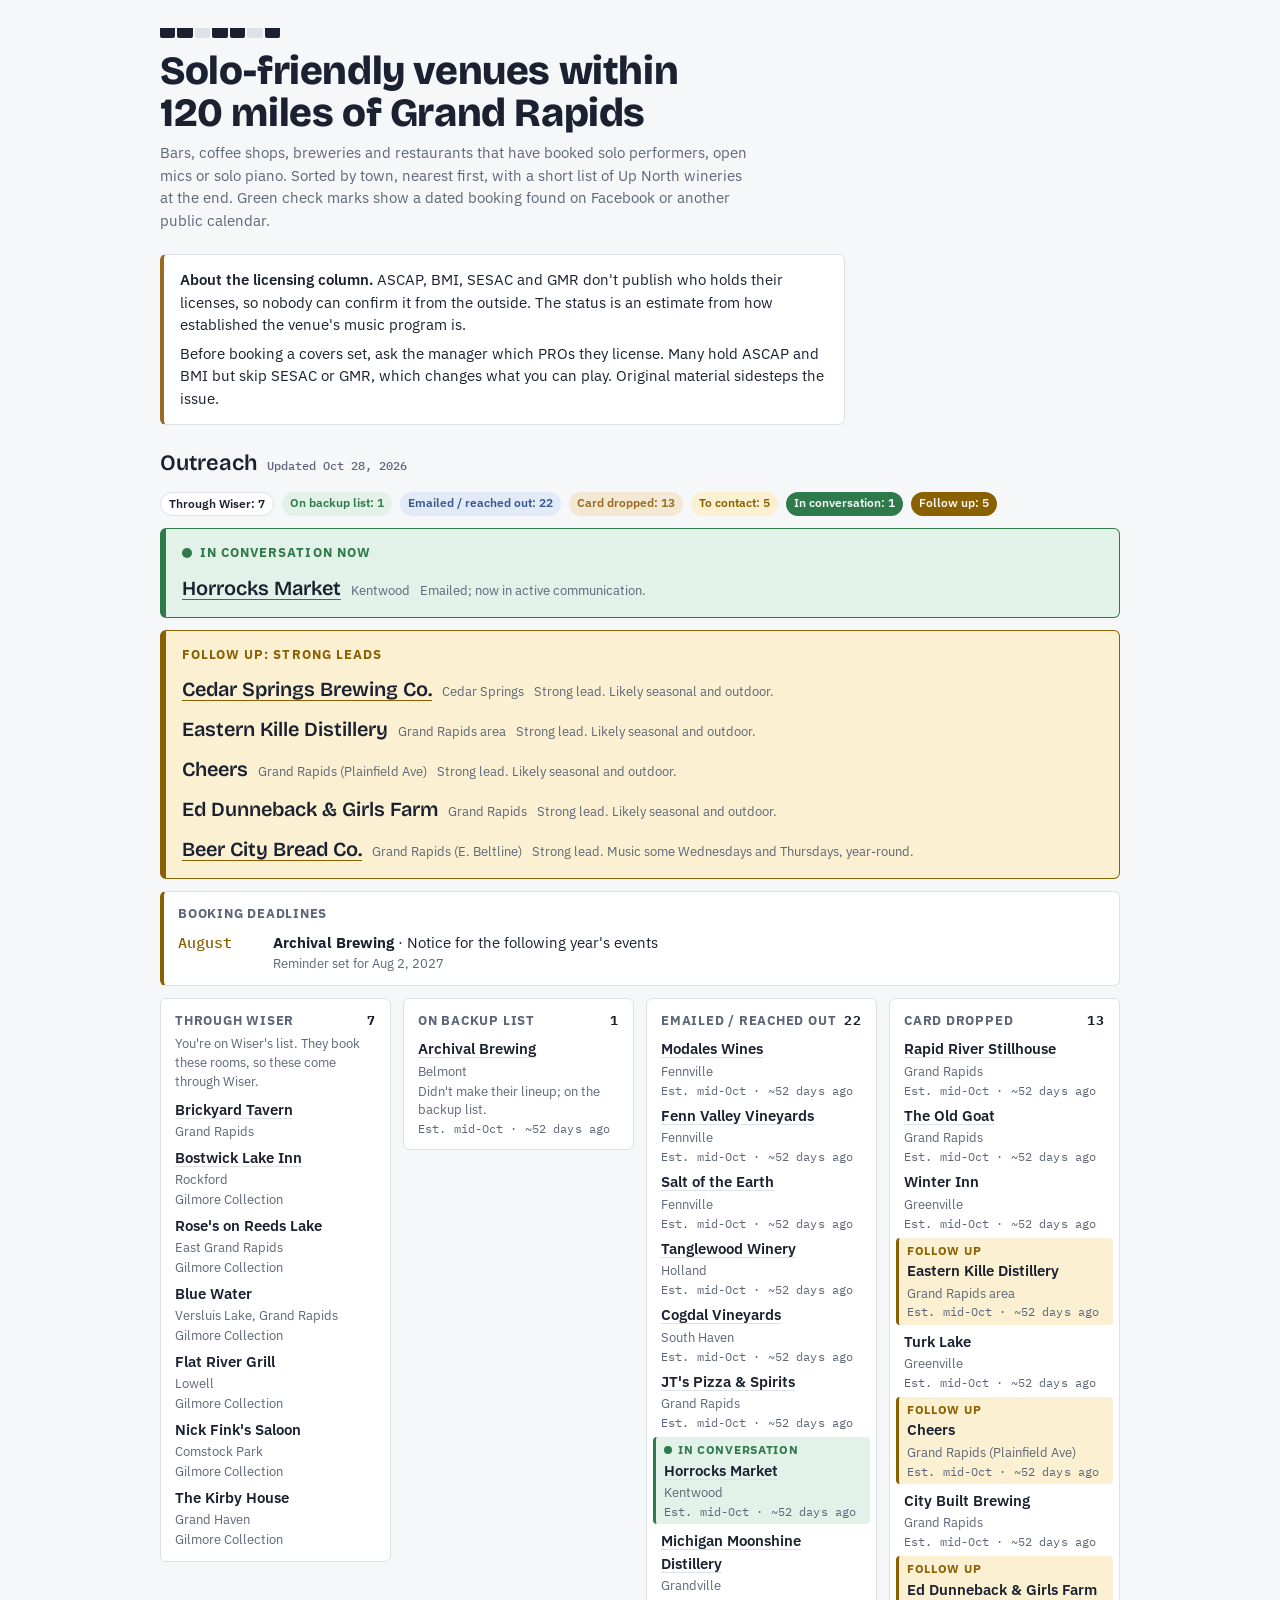
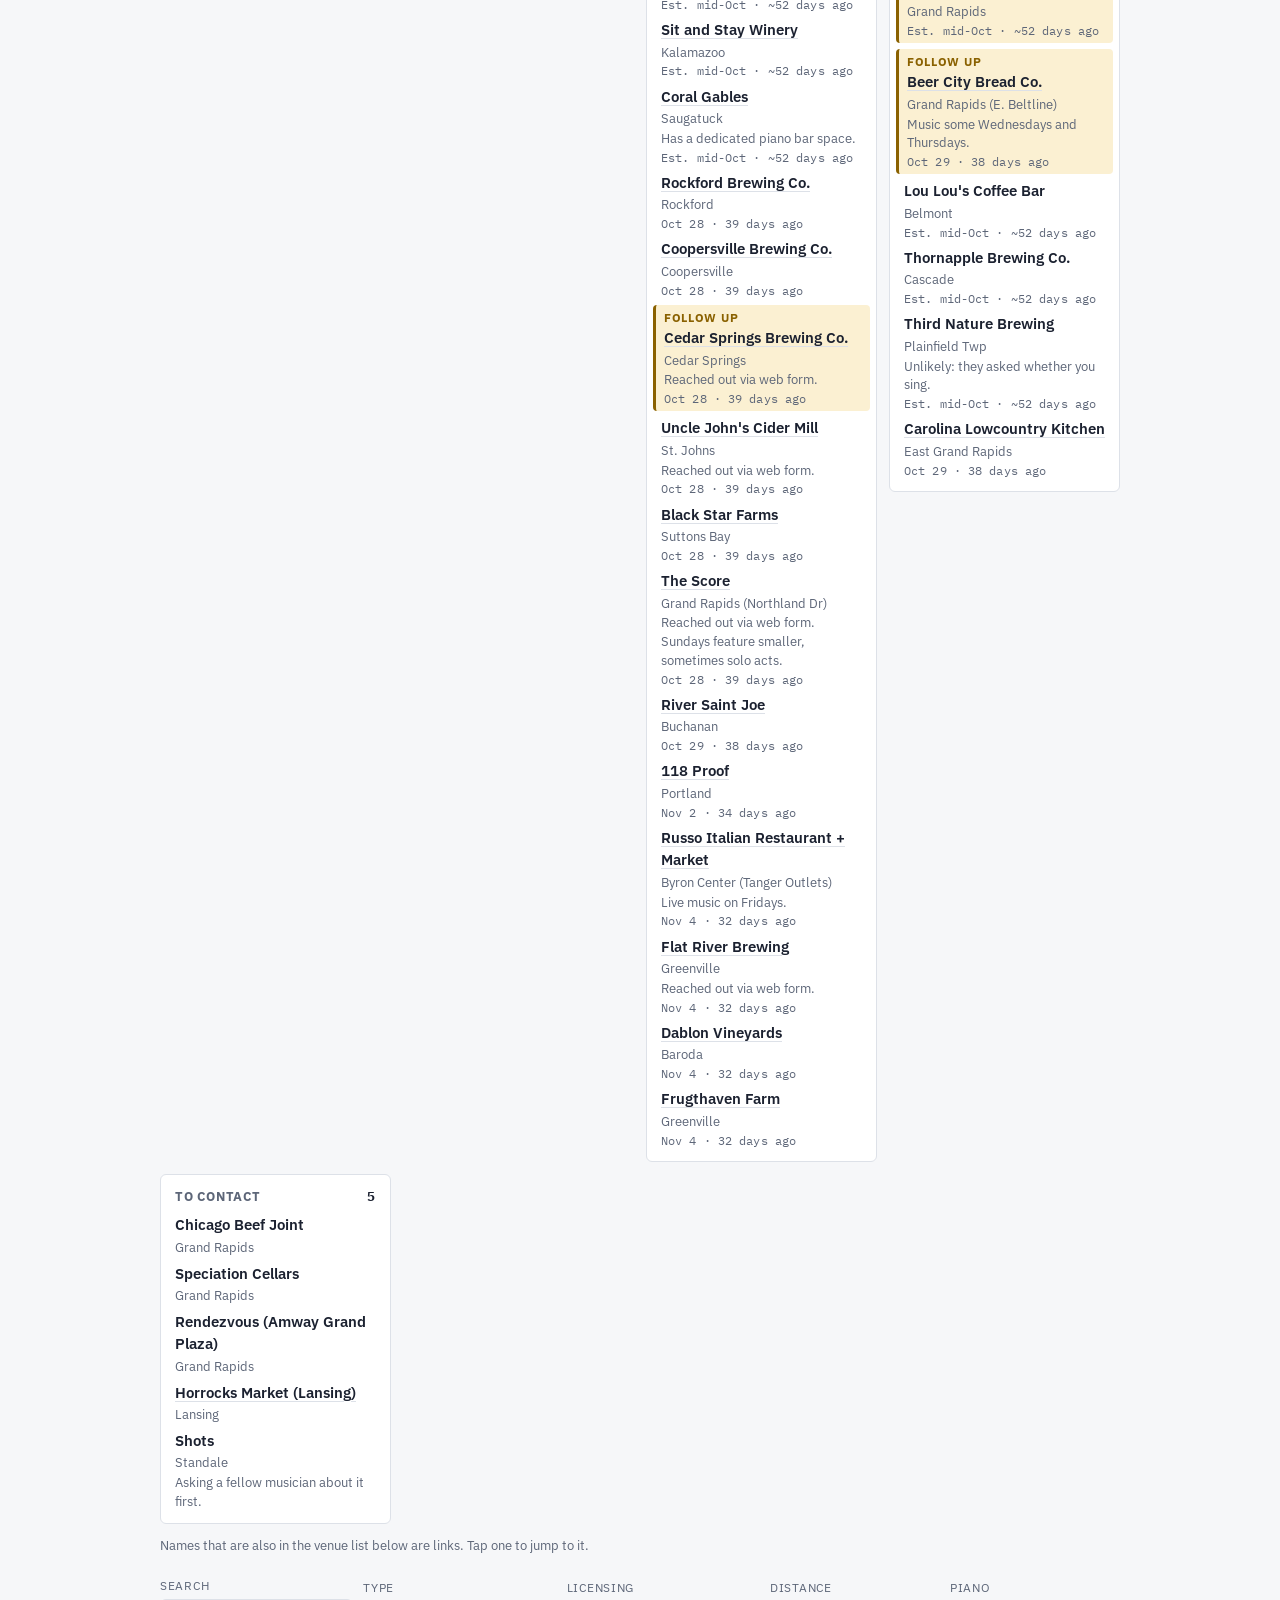
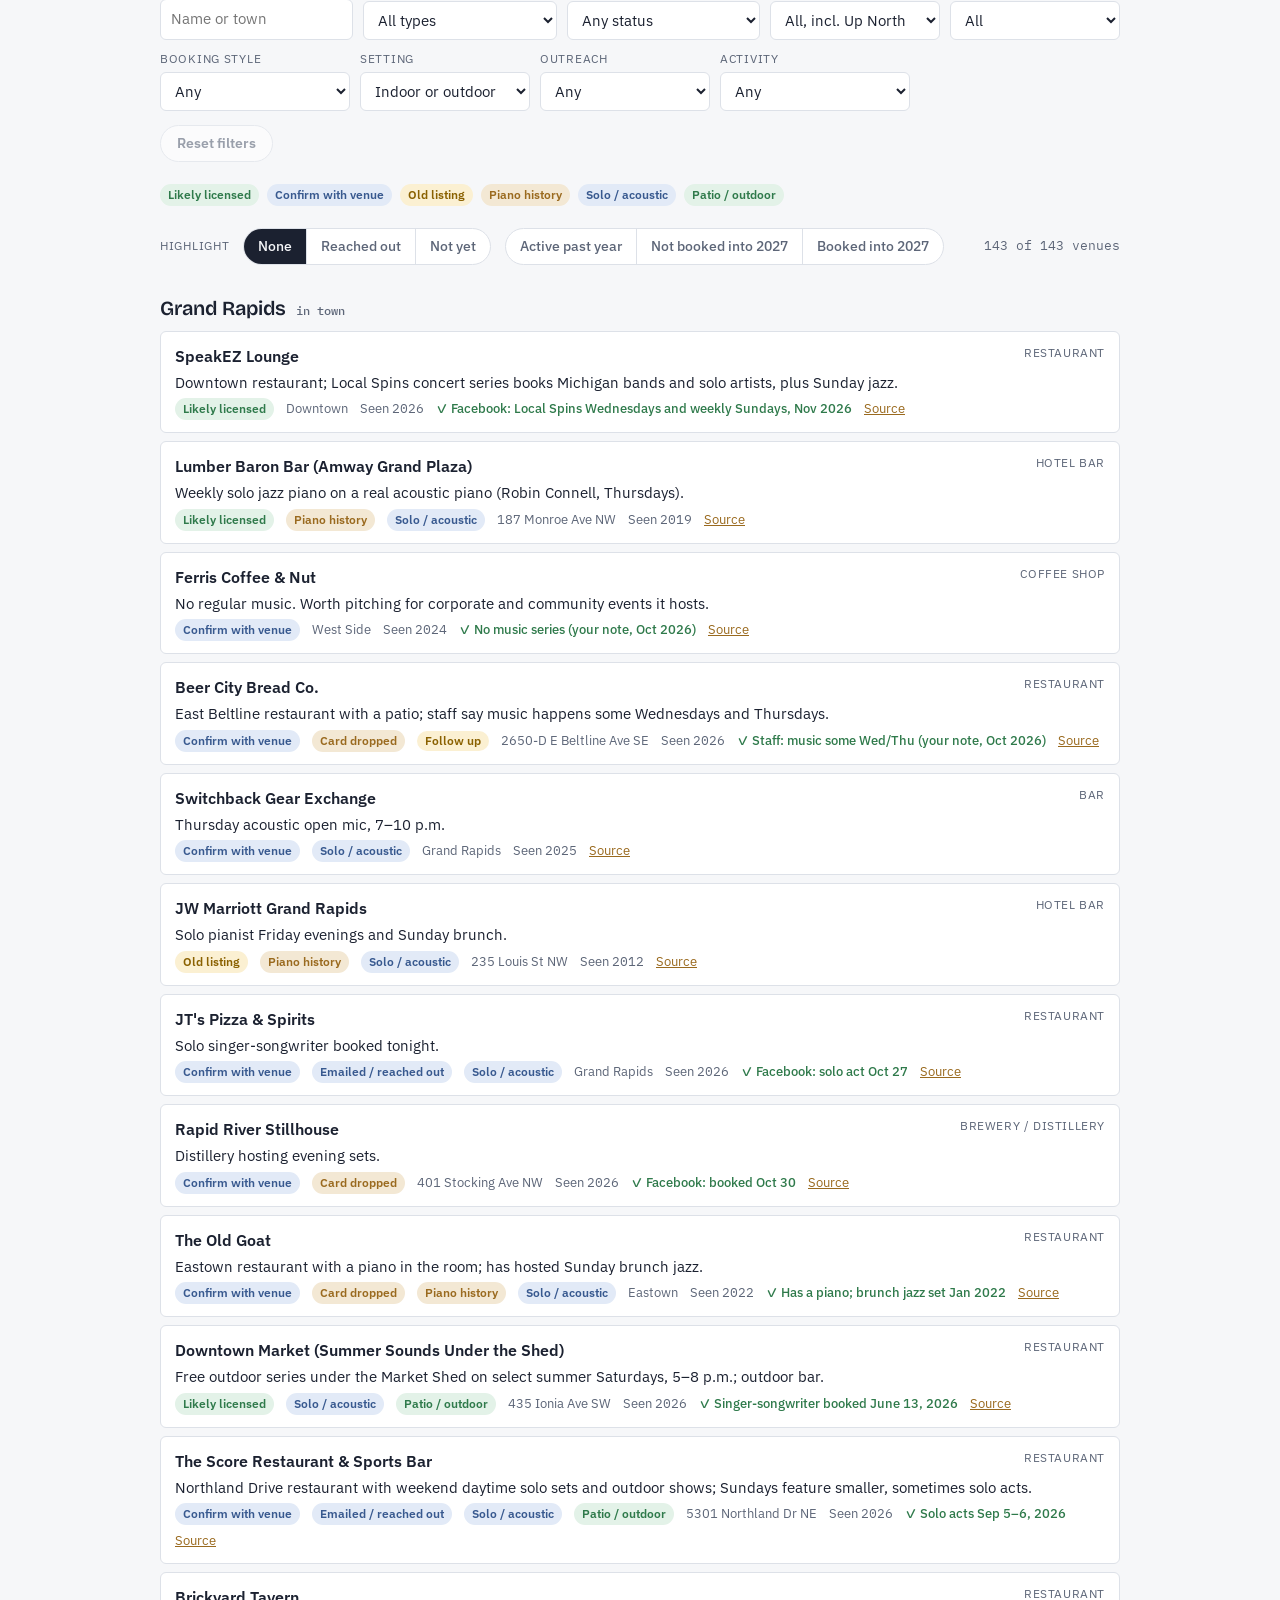
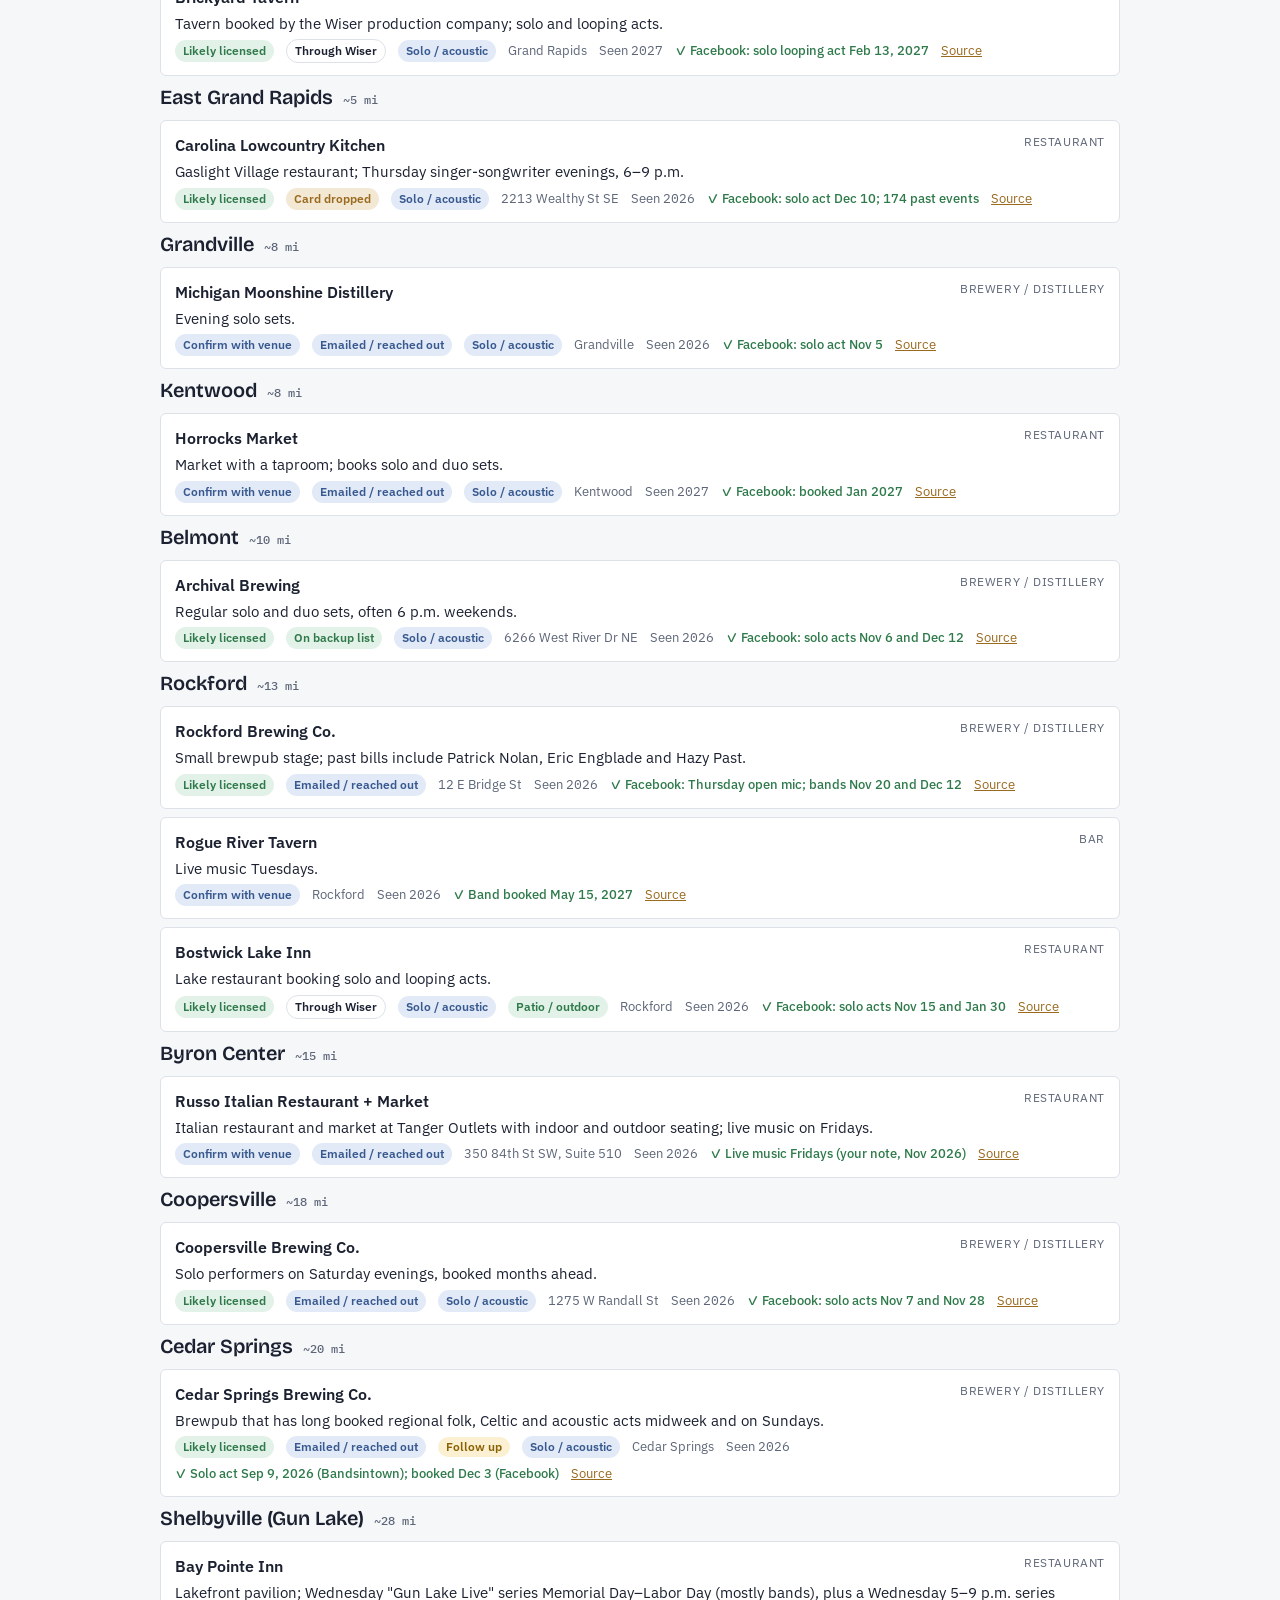
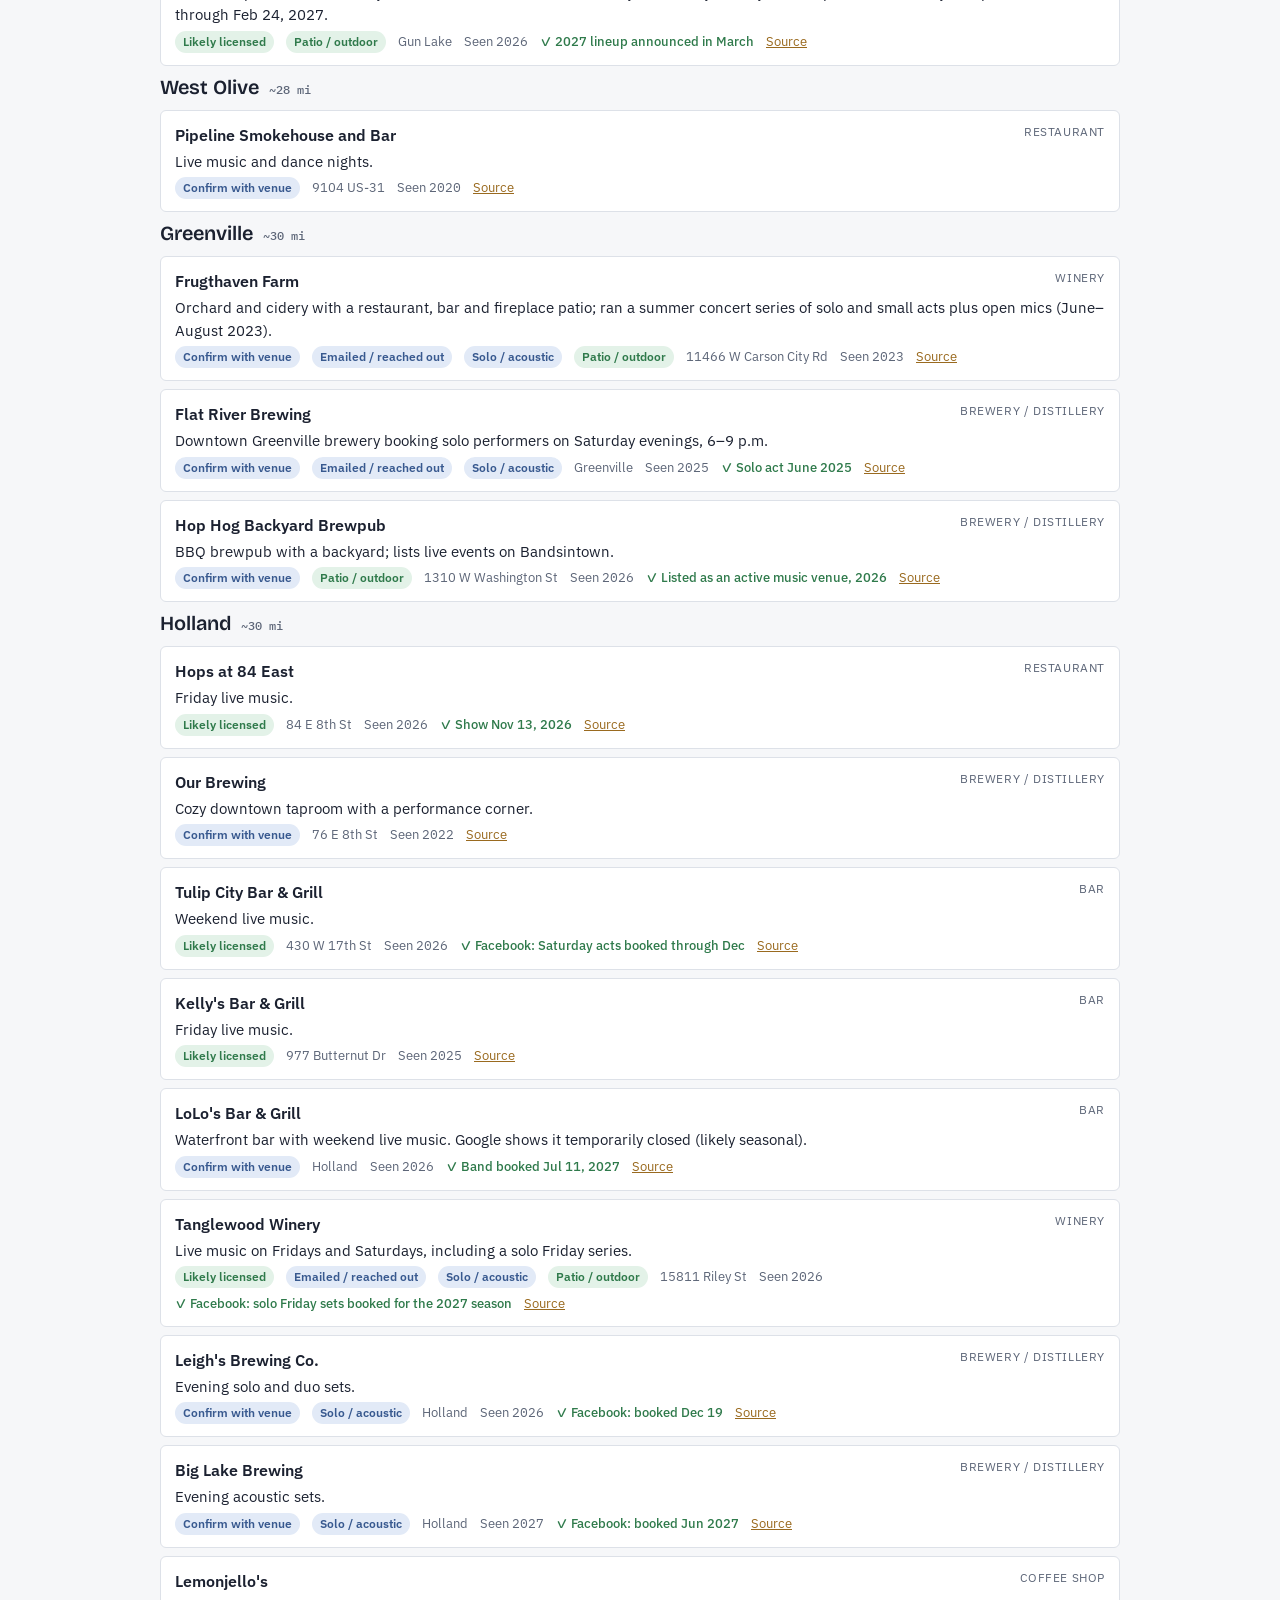
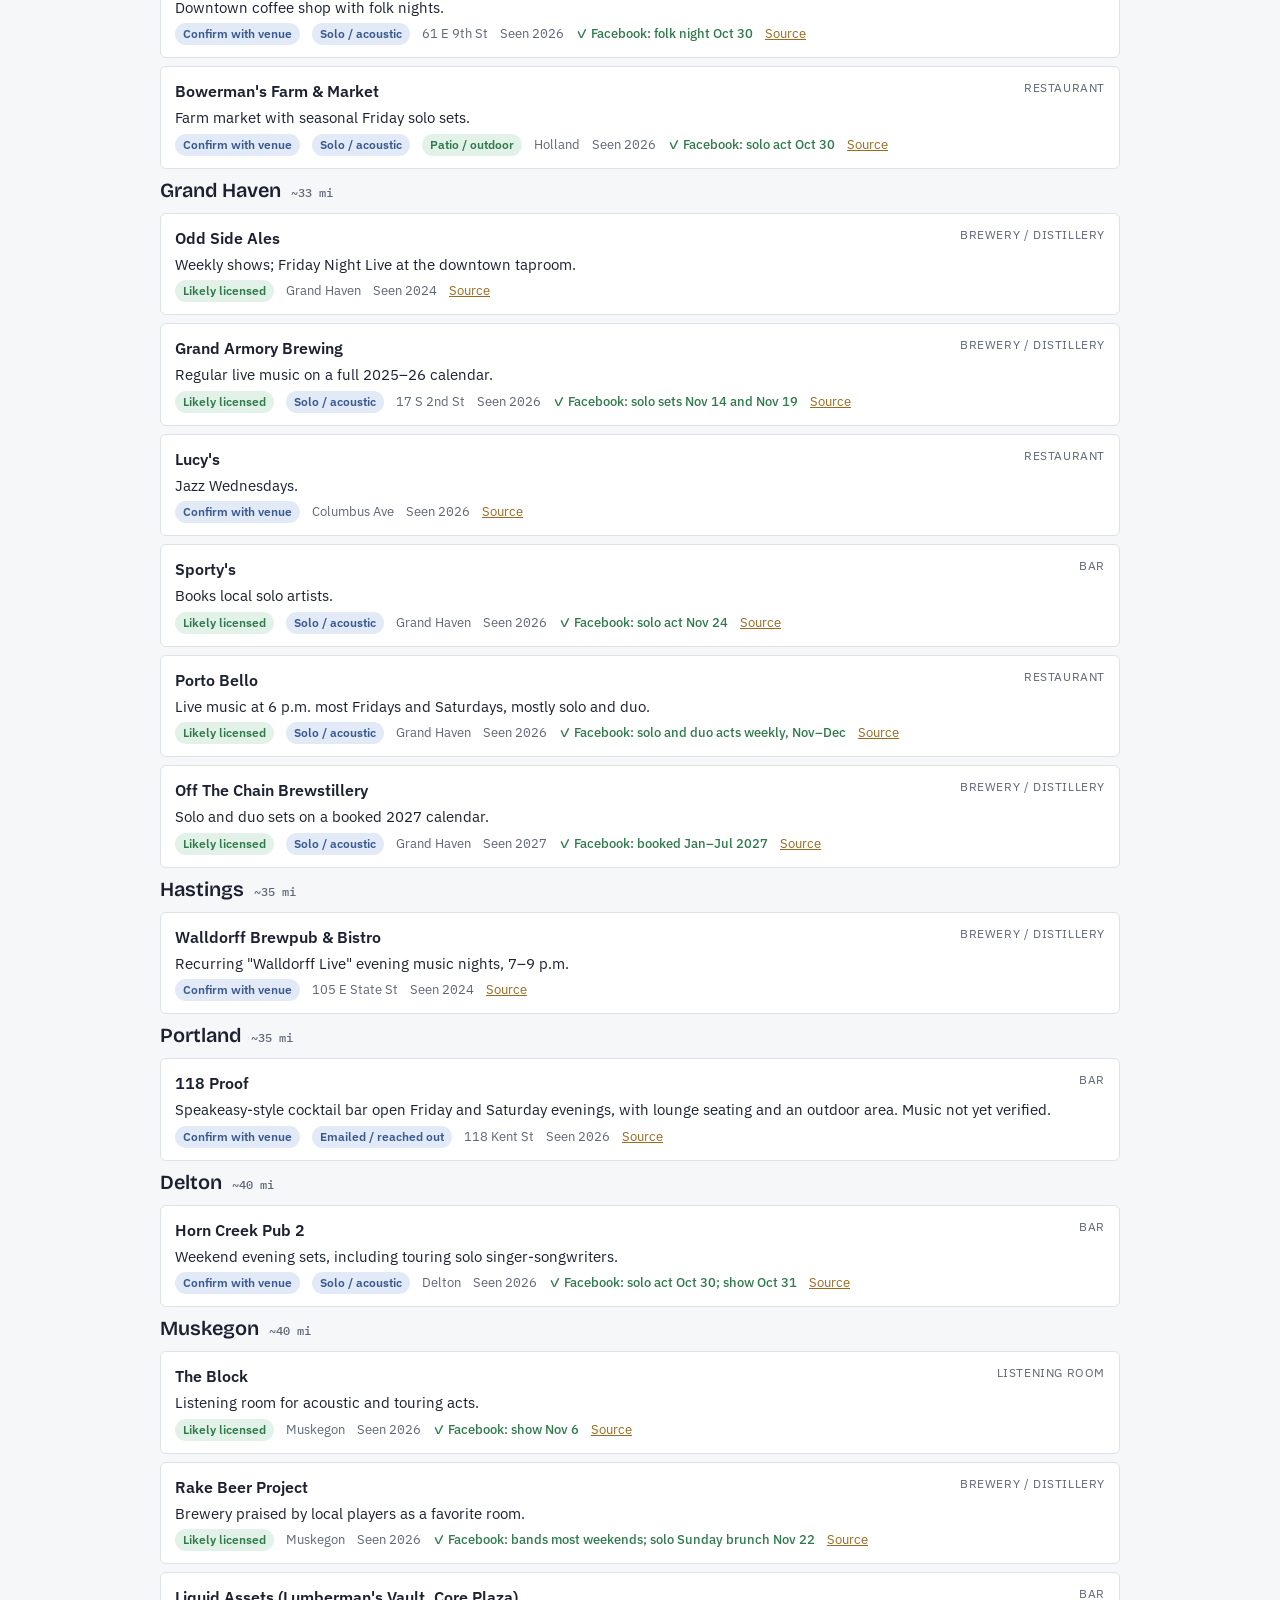
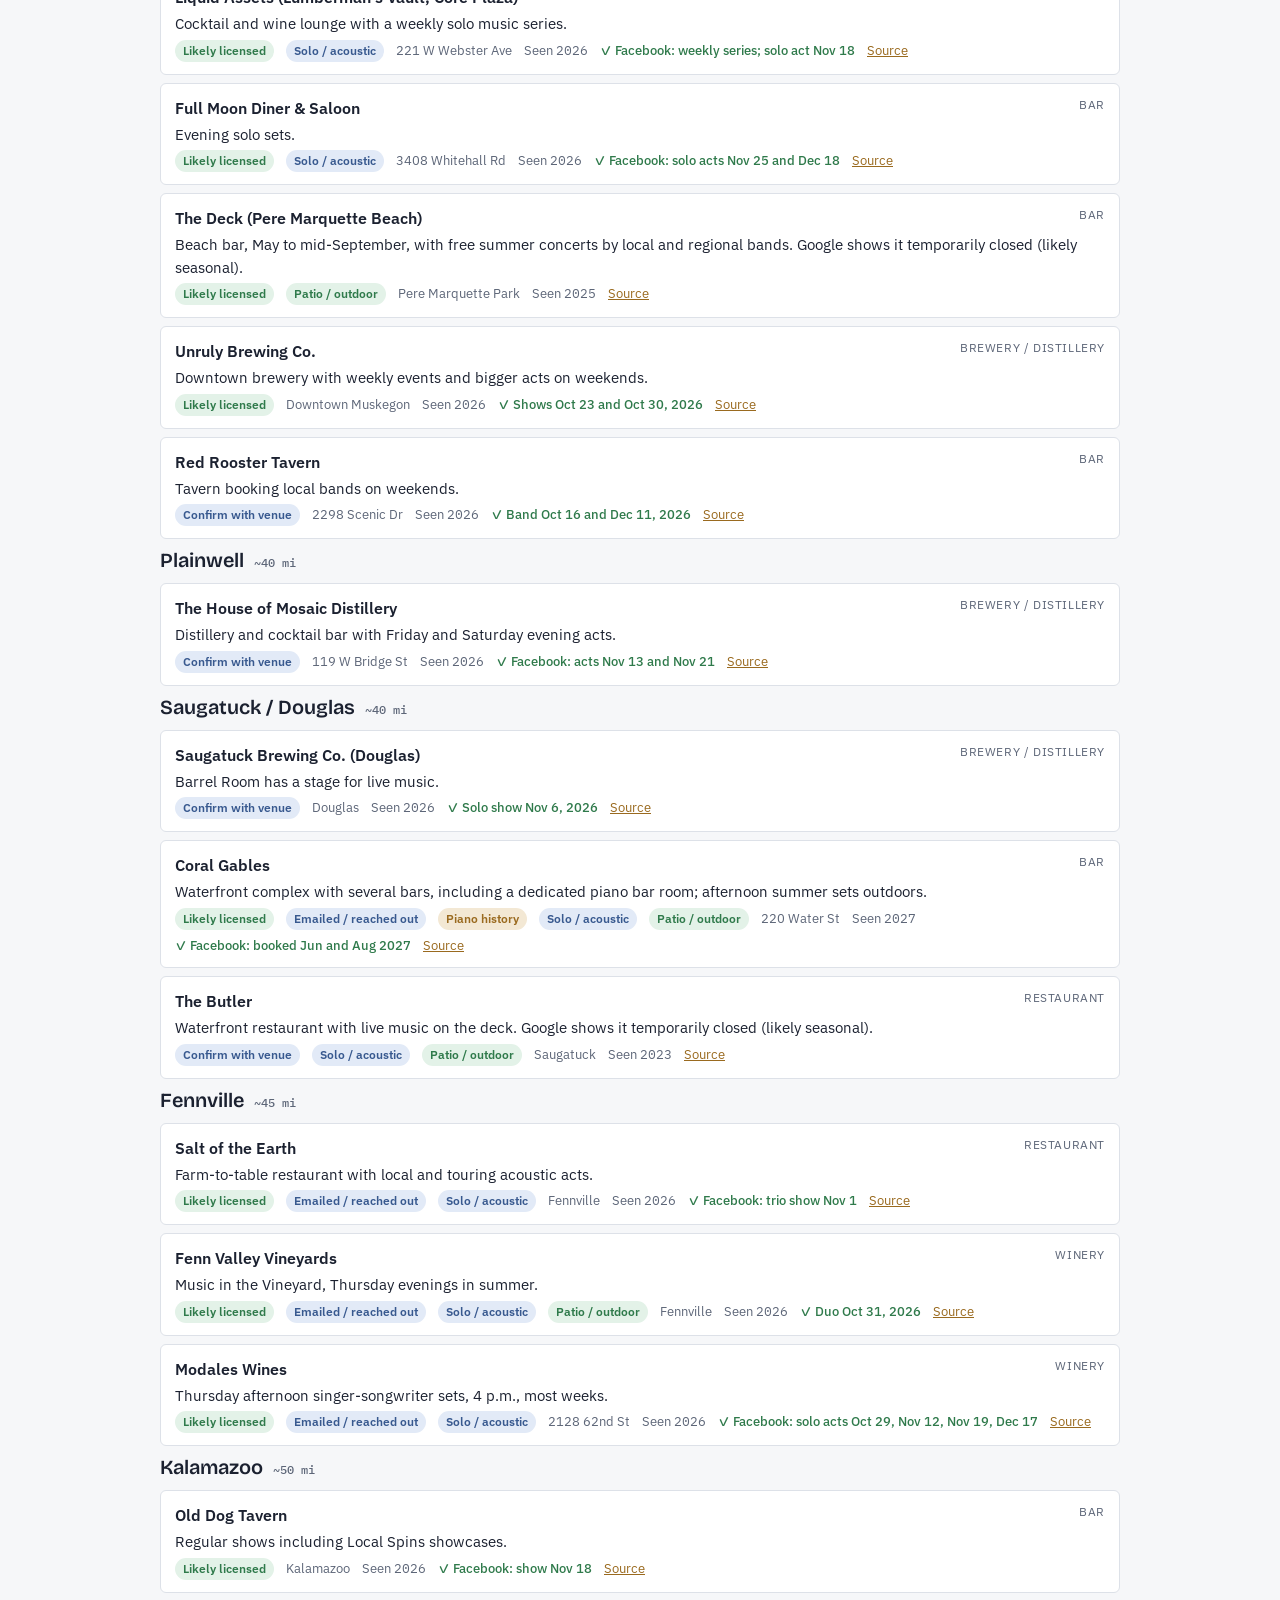
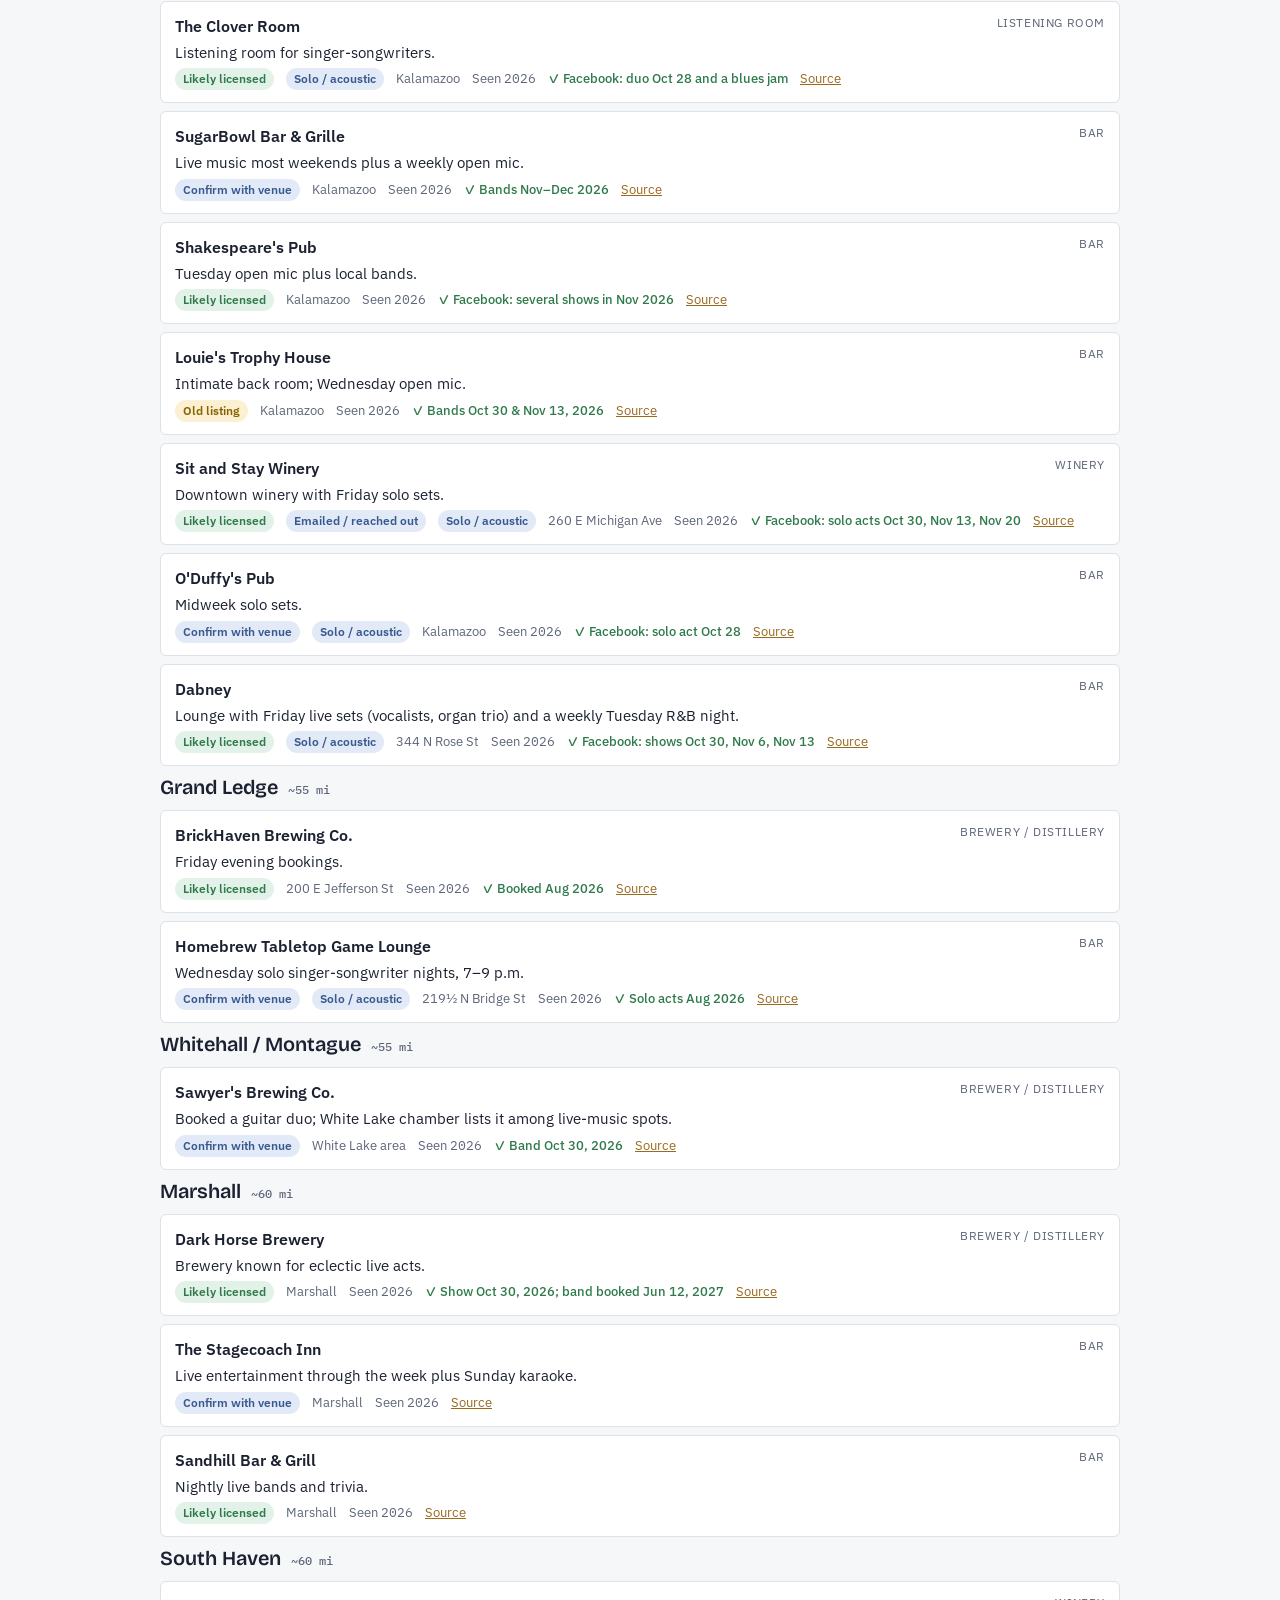
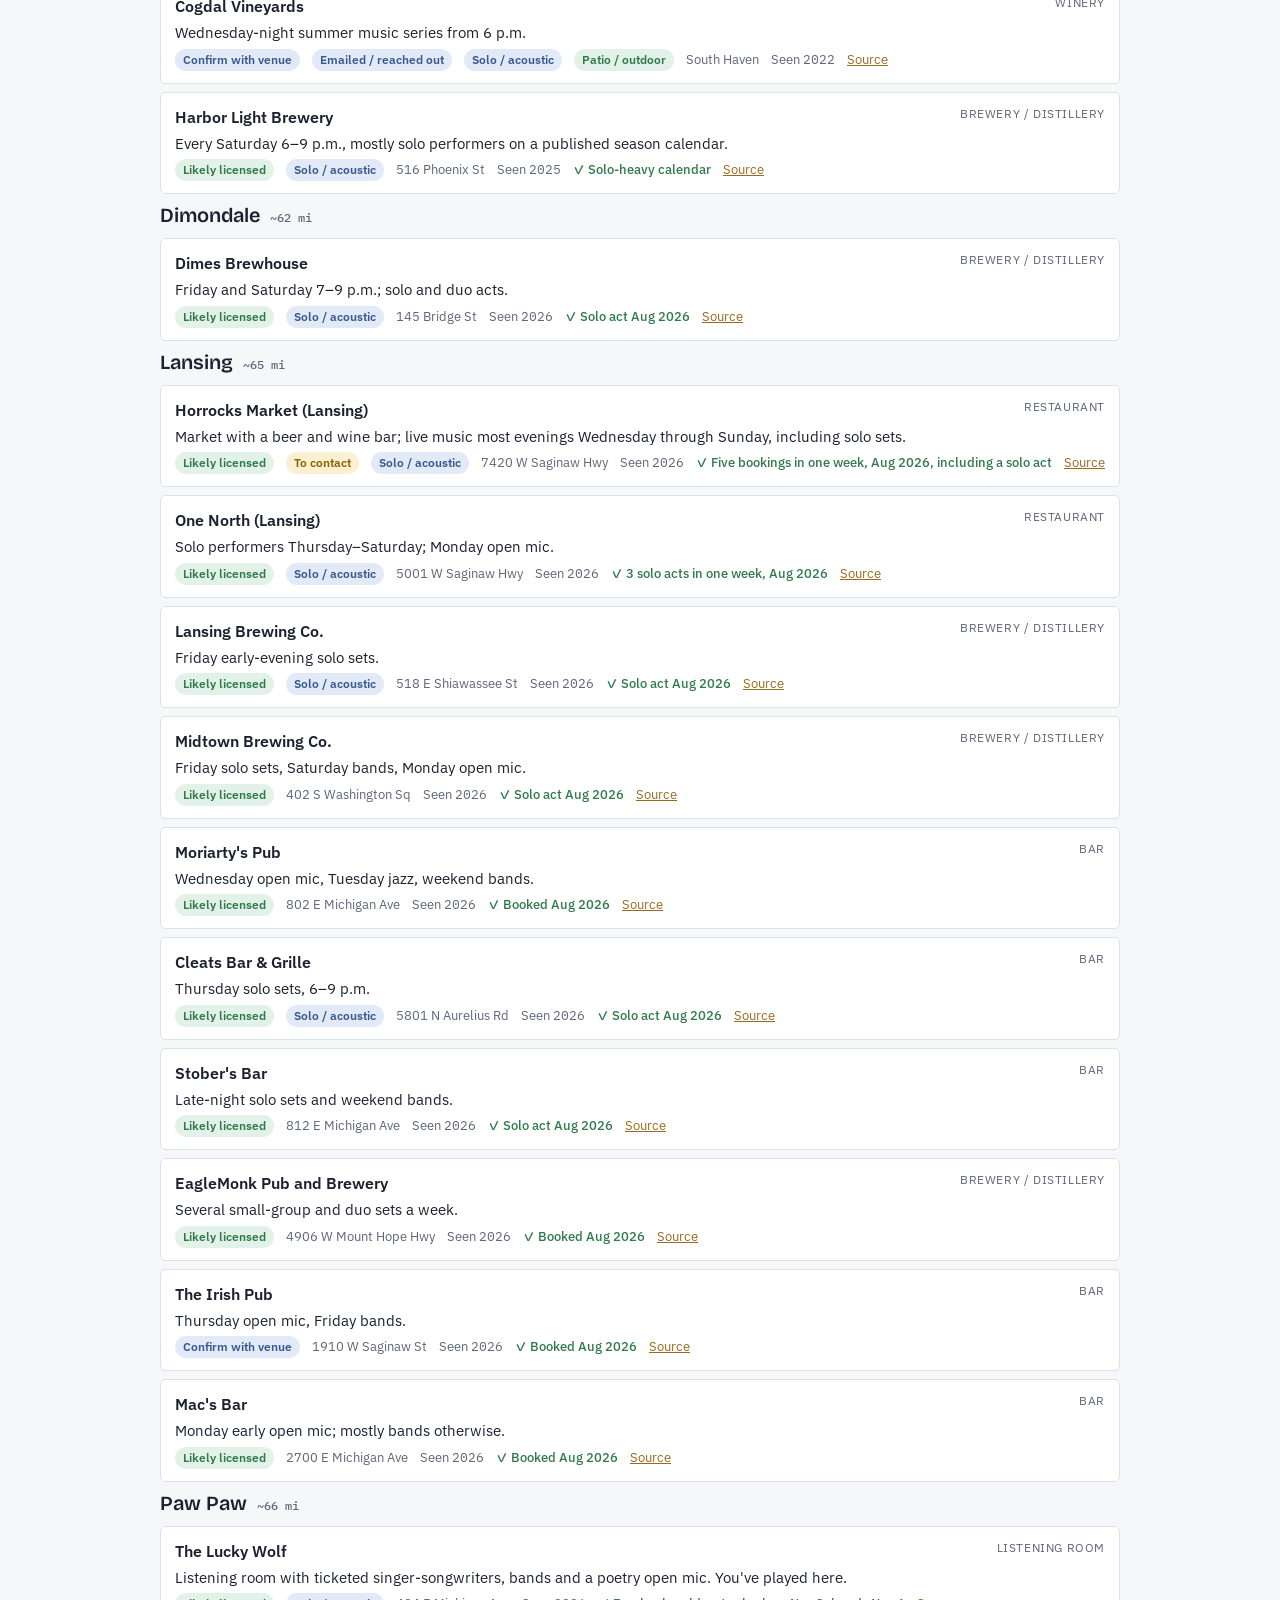
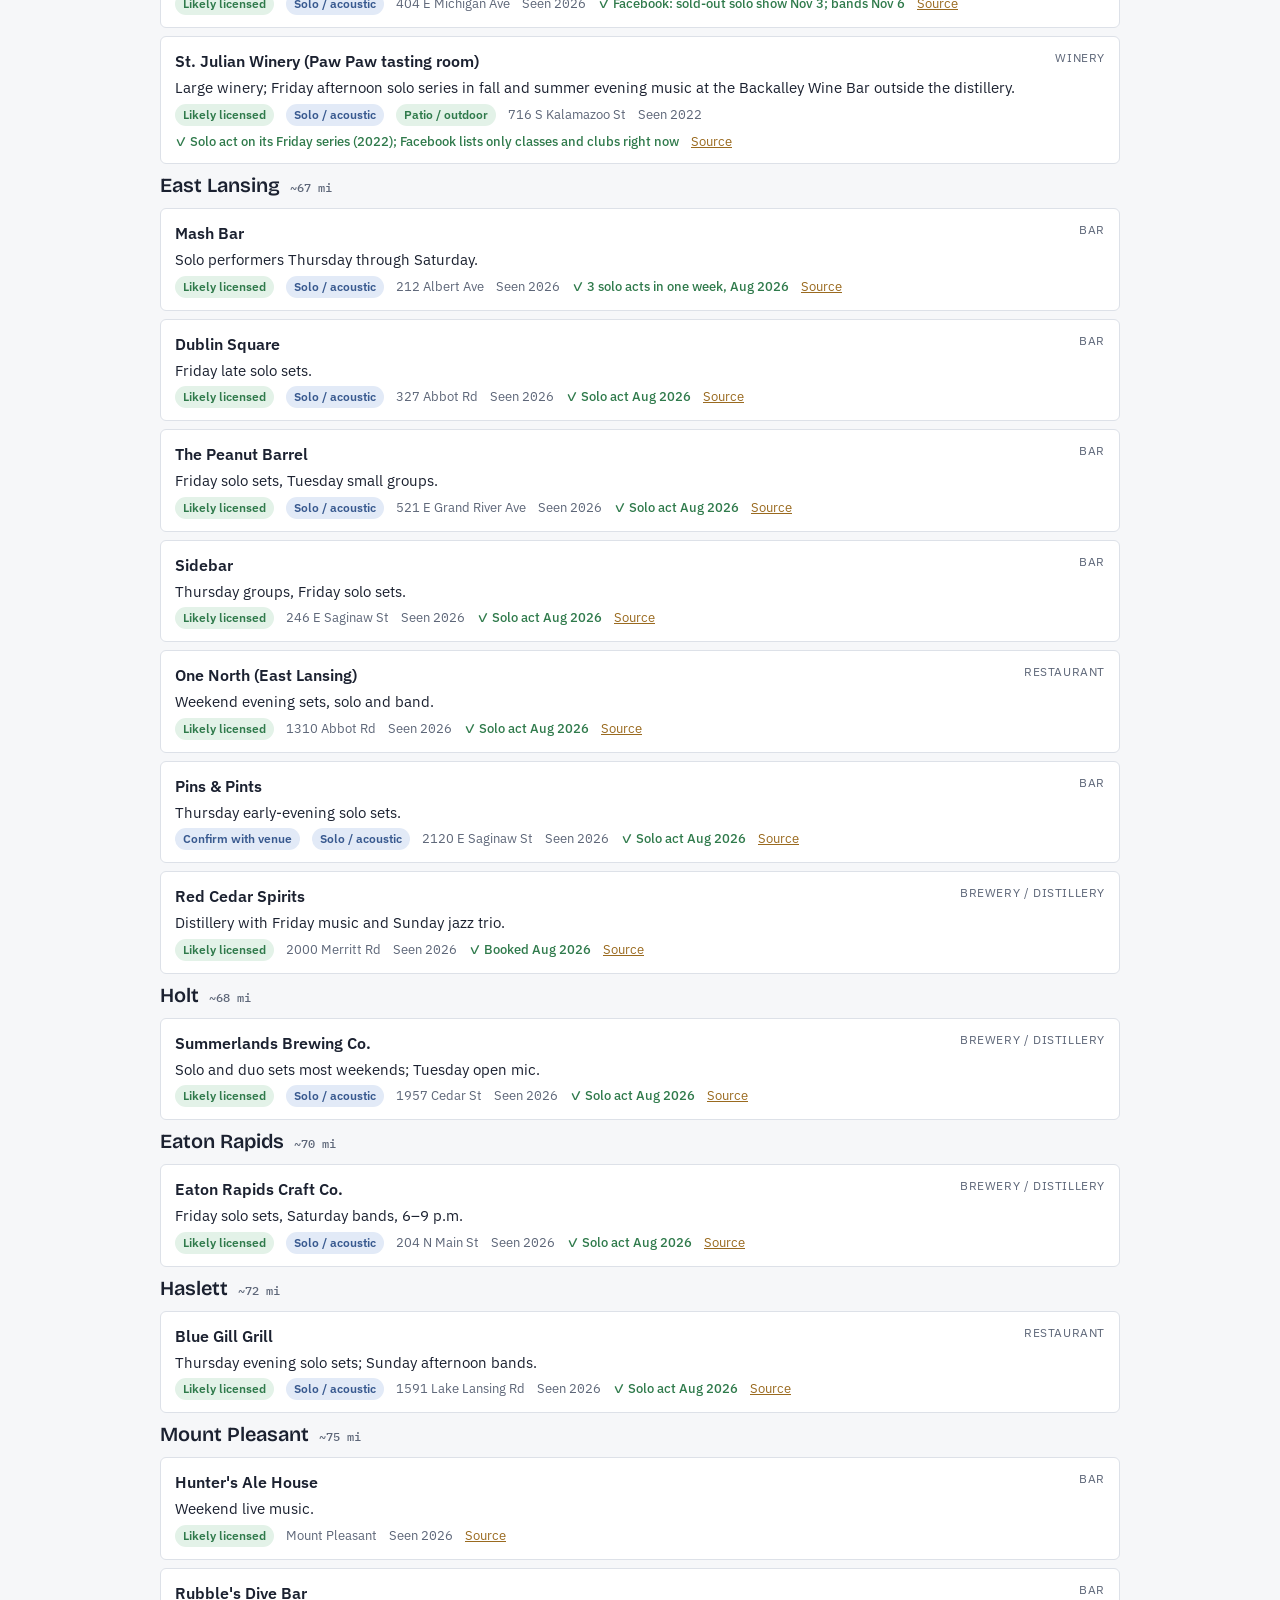
==== commit 33275a17: "Gig venues: remove Itty Bitty Bar Co-Authored-By: Claude Opus 5.5 <noreply@anthropic.com> Claude-Ses" ====
--- a/gig-venues/index.html
+++ b/gig-venues/index.html
@@ -218,7 +218,7 @@
 const PT=new Set(["Boathouse Vineyards", "Blustone Vineyards", "Black Star Farms", "Leelanau Cellars", "Rudbeckia Winery & Burnt Marshmallow Brewstillery", "Ciccone Vineyard", "Pleasant Valley Farm & Vineyard", "The Fox Barn", "Lighthouse Bar & Grill", "Golden Sands Golf & Bucket Bar", "Round Barn Estate", "Dablon Vineyards", "Free Run Cellars", "Fruit Hills Winery & Orchard", "St. Julian Winery (Union Pier)", "Silver Harbor Brewing Co.", "Uncle John's Cider Mill", "Hop Hog Backyard Brewpub", "The Score Restaurant & Sports Bar", "Downtown Market (Summer Sounds Under the Shed)", "Bay Pointe Inn", "The Deck (Pere Marquette Beach)", "The Butler", "Cogdal Vineyards", "Bostwick Lake Inn", "Tanglewood Winery", "Fenn Valley Vineyards", "Coral Gables", "St. Julian Winery (Paw Paw tasting room)", "Bowerman's Farm & Market", "Frugthaven Farm"]);
 const AC=new Set(["Chateau Grand Traverse", "Boathouse Vineyards", "Blustone Vineyards", "Black Star Farms", "Shady Lane Cellars", "Ciccone Vineyard", "Leelanau Cellars", "Dune Bird Winery", "Bel Lago Vineyards", "French Valley Vineyard", "Mackinaw Trail Winery", "Rudbeckia Winery & Burnt Marshmallow Brewstillery", "Chateau Chantal", "Uncle John's Cider Mill", "Pleasant Valley Farm & Vineyard", "The Fox Barn", "Ludington Bay Brewing Co.", "Jamesport Brewing Co.", "Plank's (Inn at Harbor Shores)", "Dablon Vineyards", "Filkins Vineyards", "Free Run Cellars", "Tabor Hill Winery & Restaurant", "Fruit Hills Winery & Orchard", "St. Julian Winery (Union Pier)", "Brickyard Tavern", "Horrocks Market (Lansing)", "Cedar Springs Brewing Co.", "Flat River Brewing", "The Score Restaurant & Sports Bar", "Downtown Market (Summer Sounds Under the Shed)", "Cogdal Vineyards", "The Butler", "The Old Goat", "Bowerman's Farm & Market", "Horn Creek Pub 2", "Dabney", "The Lucky Wolf", "St. Julian Winery (Paw Paw tasting room)", "Lumber Baron Bar (Amway Grand Plaza)", "Switchback Gear Exchange", "Tanglewood Winery", "Porto Bello", "Off The Chain Brewstillery", "Archival Brewing", "Coopersville Brewing Co.", "Bostwick Lake Inn", "Michigan Moonshine Distillery", "JT's Pizza & Spirits", "Horrocks Market", "Leigh's Brewing Co.", "Big Lake Brewing", "Coral Gables", "Sporty's", "Salt of the Earth", "Fenn Valley Vineyards", "The Clover Room", "Harbor Light Brewery", "Homebrew Tabletop Game Lounge", "One North (Lansing)", "Mash Bar", "Lansing Brewing Co.", "Cleats Bar & Grille", "Dimes Brewhouse", "Dublin Square", "The Peanut Barrel", "Pins & Pints", "Blue Gill Grill", "Eaton Rapids Craft Co.", "Summerlands Brewing Co.", "Carolina Lowcountry Kitchen", "Lemonjello's", "Liquid Assets (Lumberman's Vault, Core Plaza)", "Full Moon Diner & Saloon", "Modales Wines", "Sit and Stay Winery", "O'Duffy's Pub", "JW Marriott Grand Rapids", "Grand Armory Brewing", "Michigan Moonshine Distillery", "Frugthaven Farm"]);
 // Venues with a dated booking on or after Oct 28, 2025. Update when evidence changes.
-const RECENT=new Set(["Chateau Grand Traverse", "Chateau Chantal", "Blustone Vineyards", "Mackinaw Trail Winery", "SpeakEZ Lounge", "Rockford Brewing Co.", "Itty Bitty Bar", "Tulip City Bar & Grill", "Tanglewood Winery", "Grand Armory Brewing", "Lucy's", "Sporty's", "The Block", "Rake Beer Project", "Salt of the Earth", "Old Dog Tavern", "The Clover Room", "Shakespeare's Pub", "JT's Pizza & Spirits", "Horrocks Market", "Michigan Moonshine Distillery", "Archival Brewing", "Bostwick Lake Inn", "Coopersville Brewing Co.", "Cedar Springs Brewing Co.", "Leigh's Brewing Co.", "Big Lake Brewing", "Porto Bello", "Off The Chain Brewstillery", "Coral Gables", "Carolina Lowcountry Kitchen", "Rapid River Stillhouse", "Lemonjello's", "Liquid Assets (Lumberman's Vault, Core Plaza)", "Full Moon Diner & Saloon", "Modales Wines", "Sit and Stay Winery", "O'Duffy's Pub", "Bowerman's Farm & Market", "Horn Creek Pub 2", "The House of Mosaic Distillery", "Dabney", "The Lucky Wolf", "Downtown Market (Summer Sounds Under the Shed)", "Bay Pointe Inn", "The Score Restaurant & Sports Bar", "Unruly Brewing Co.", "Red Rooster Tavern", "Horrocks Market (Lansing)", "Brickyard Tavern", "BrickHaven Brewing Co.", "Homebrew Tabletop Game Lounge", "Dimes Brewhouse", "One North (Lansing)", "Lansing Brewing Co.", "Midtown Brewing Co.", "Moriarty's Pub", "Cleats Bar & Grille", "Stober's Bar", "EagleMonk Pub and Brewery", "The Irish Pub", "Mac's Bar", "Mash Bar", "Dublin Square", "The Peanut Barrel", "Sidebar", "One North (East Lansing)", "Pins & Pints", "Red Cedar Spirits", "Summerlands Brewing Co.", "Eaton Rapids Craft Co.", "Blue Gill Grill", "Uncle John's Cider Mill", "Plank's (Inn at Harbor Shores)", "Local Pour", "Goshen Brewing Co.", "JD's Stage Bistro", "Rogue River Tavern", "Hops at 84 East", "LoLo's Bar & Grill", "Saugatuck Brewing Co. (Douglas)", "Fenn Valley Vineyards", "SugarBowl Bar & Grille", "Louie's Trophy House", "Pleasant Valley Farm & Vineyard", "The Fox Barn", "The Livery", "Ludington Bay Brewing Co.", "Jamesport Brewing Co.", "The Mitten Bar", "Round Barn Estate", "Filkins Vineyards", "River Saint Joe", "Left Foot Charley", "Rove Estate", "Shady Lane Cellars", "Leelanau Cellars", "Dune Bird Winery", "Bel Lago Vineyards", "French Valley Vineyard", "Sawyer's Brewing Co.", "Dark Horse Brewery", "Beer City Bread Co.", "Russo Italian Restaurant + Market"]);
+const RECENT=new Set(["Chateau Grand Traverse", "Chateau Chantal", "Blustone Vineyards", "Mackinaw Trail Winery", "SpeakEZ Lounge", "Rockford Brewing Co.", "Tulip City Bar & Grill", "Tanglewood Winery", "Grand Armory Brewing", "Lucy's", "Sporty's", "The Block", "Rake Beer Project", "Salt of the Earth", "Old Dog Tavern", "The Clover Room", "Shakespeare's Pub", "JT's Pizza & Spirits", "Horrocks Market", "Michigan Moonshine Distillery", "Archival Brewing", "Bostwick Lake Inn", "Coopersville Brewing Co.", "Cedar Springs Brewing Co.", "Leigh's Brewing Co.", "Big Lake Brewing", "Porto Bello", "Off The Chain Brewstillery", "Coral Gables", "Carolina Lowcountry Kitchen", "Rapid River Stillhouse", "Lemonjello's", "Liquid Assets (Lumberman's Vault, Core Plaza)", "Full Moon Diner & Saloon", "Modales Wines", "Sit and Stay Winery", "O'Duffy's Pub", "Bowerman's Farm & Market", "Horn Creek Pub 2", "The House of Mosaic Distillery", "Dabney", "The Lucky Wolf", "Downtown Market (Summer Sounds Under the Shed)", "Bay Pointe Inn", "The Score Restaurant & Sports Bar", "Unruly Brewing Co.", "Red Rooster Tavern", "Horrocks Market (Lansing)", "Brickyard Tavern", "BrickHaven Brewing Co.", "Homebrew Tabletop Game Lounge", "Dimes Brewhouse", "One North (Lansing)", "Lansing Brewing Co.", "Midtown Brewing Co.", "Moriarty's Pub", "Cleats Bar & Grille", "Stober's Bar", "EagleMonk Pub and Brewery", "The Irish Pub", "Mac's Bar", "Mash Bar", "Dublin Square", "The Peanut Barrel", "Sidebar", "One North (East Lansing)", "Pins & Pints", "Red Cedar Spirits", "Summerlands Brewing Co.", "Eaton Rapids Craft Co.", "Blue Gill Grill", "Uncle John's Cider Mill", "Plank's (Inn at Harbor Shores)", "Local Pour", "Goshen Brewing Co.", "JD's Stage Bistro", "Rogue River Tavern", "Hops at 84 East", "LoLo's Bar & Grill", "Saugatuck Brewing Co. (Douglas)", "Fenn Valley Vineyards", "SugarBowl Bar & Grille", "Louie's Trophy House", "Pleasant Valley Farm & Vineyard", "The Fox Barn", "The Livery", "Ludington Bay Brewing Co.", "Jamesport Brewing Co.", "The Mitten Bar", "Round Barn Estate", "Filkins Vineyards", "River Saint Joe", "Left Foot Charley", "Rove Estate", "Shady Lane Cellars", "Leelanau Cellars", "Dune Bird Winery", "Bel Lago Vineyards", "French Valley Vineyard", "Sawyer's Brewing Co.", "Dark Horse Brewery", "Beer City Bread Co.", "Russo Italian Restaurant + Market"]);
 const T={b:"Bar",r:"Restaurant",c:"Coffee shop",w:"Brewery / distillery",v:"Winery",l:"Listening room",h:"Hotel bar"};
 const V=[
 // Grand Rapids
@@ -233,7 +233,6 @@
 ["Rockford", 13, "Rogue River Tavern", "b", "Live music Tuesdays.", "confirm", 2026, 0, "Rockford", "https://eastbrookhomes.com/blog/neighborhood-news/top-10-things-to-do-in-rockford/", "Band booked May 15, 2027"],
 // Lakeshore
 ["West Olive",28,"Pipeline Smokehouse and Bar","r","Live music and dance nights.","confirm",2020,0,"9104 US-31","https://localspins.com/big-list-concert-guide-nov-2-8-live-music-options-for-election-week-local-spins/"],
-["Holland",30,"Itty Bitty Bar","b","Friday and Saturday live music, no cover.","likely",2026,0,"1136 Ottawa Beach Rd","https://bandsintown.com/v/10082496-itty-bitty-bar","2025–26 calendar on Bandsintown"],
 ["Holland", 30, "Hops at 84 East", "r", "Friday live music.", "likely", 2026, 0, "84 E 8th St", "https://revuewm.com/music/complimentary-concerts-where-to-take-in-live-music-on-the-house", "Show Nov 13, 2026"],
 ["Holland",30,"Our Brewing","w","Cozy downtown taproom with a performance corner.","confirm",2022,0,"76 E 8th St","https://localspins.com/our-brewing-in-holland-west-michigan-venue-spotlight/"],
 ["Holland", 30, "Tulip City Bar & Grill", "b", "Weekend live music.", "likely", 2026, 0, "430 W 17th St", "https://www.facebook.com/search/events/?q=Tulip%20City%20Bar%20&%20Grill%20Holland", "Facebook: Saturday acts booked through Dec"],
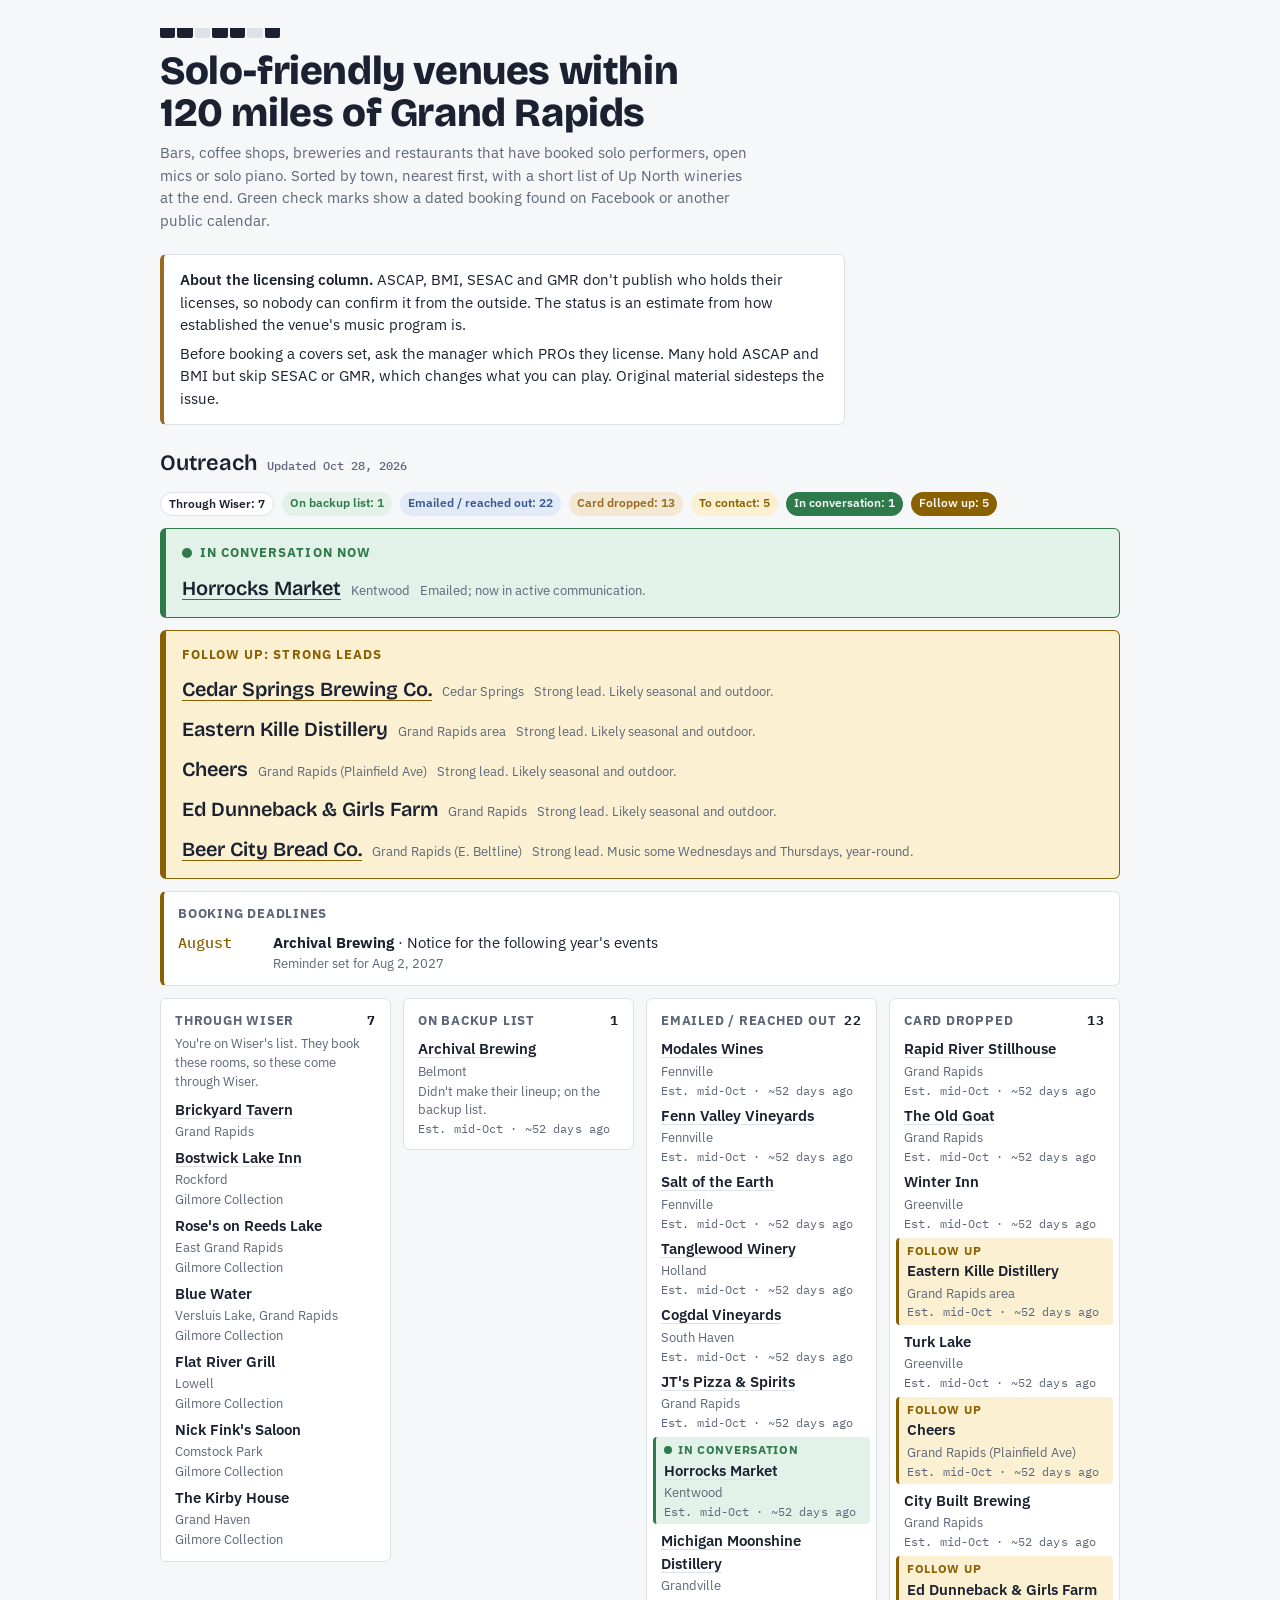
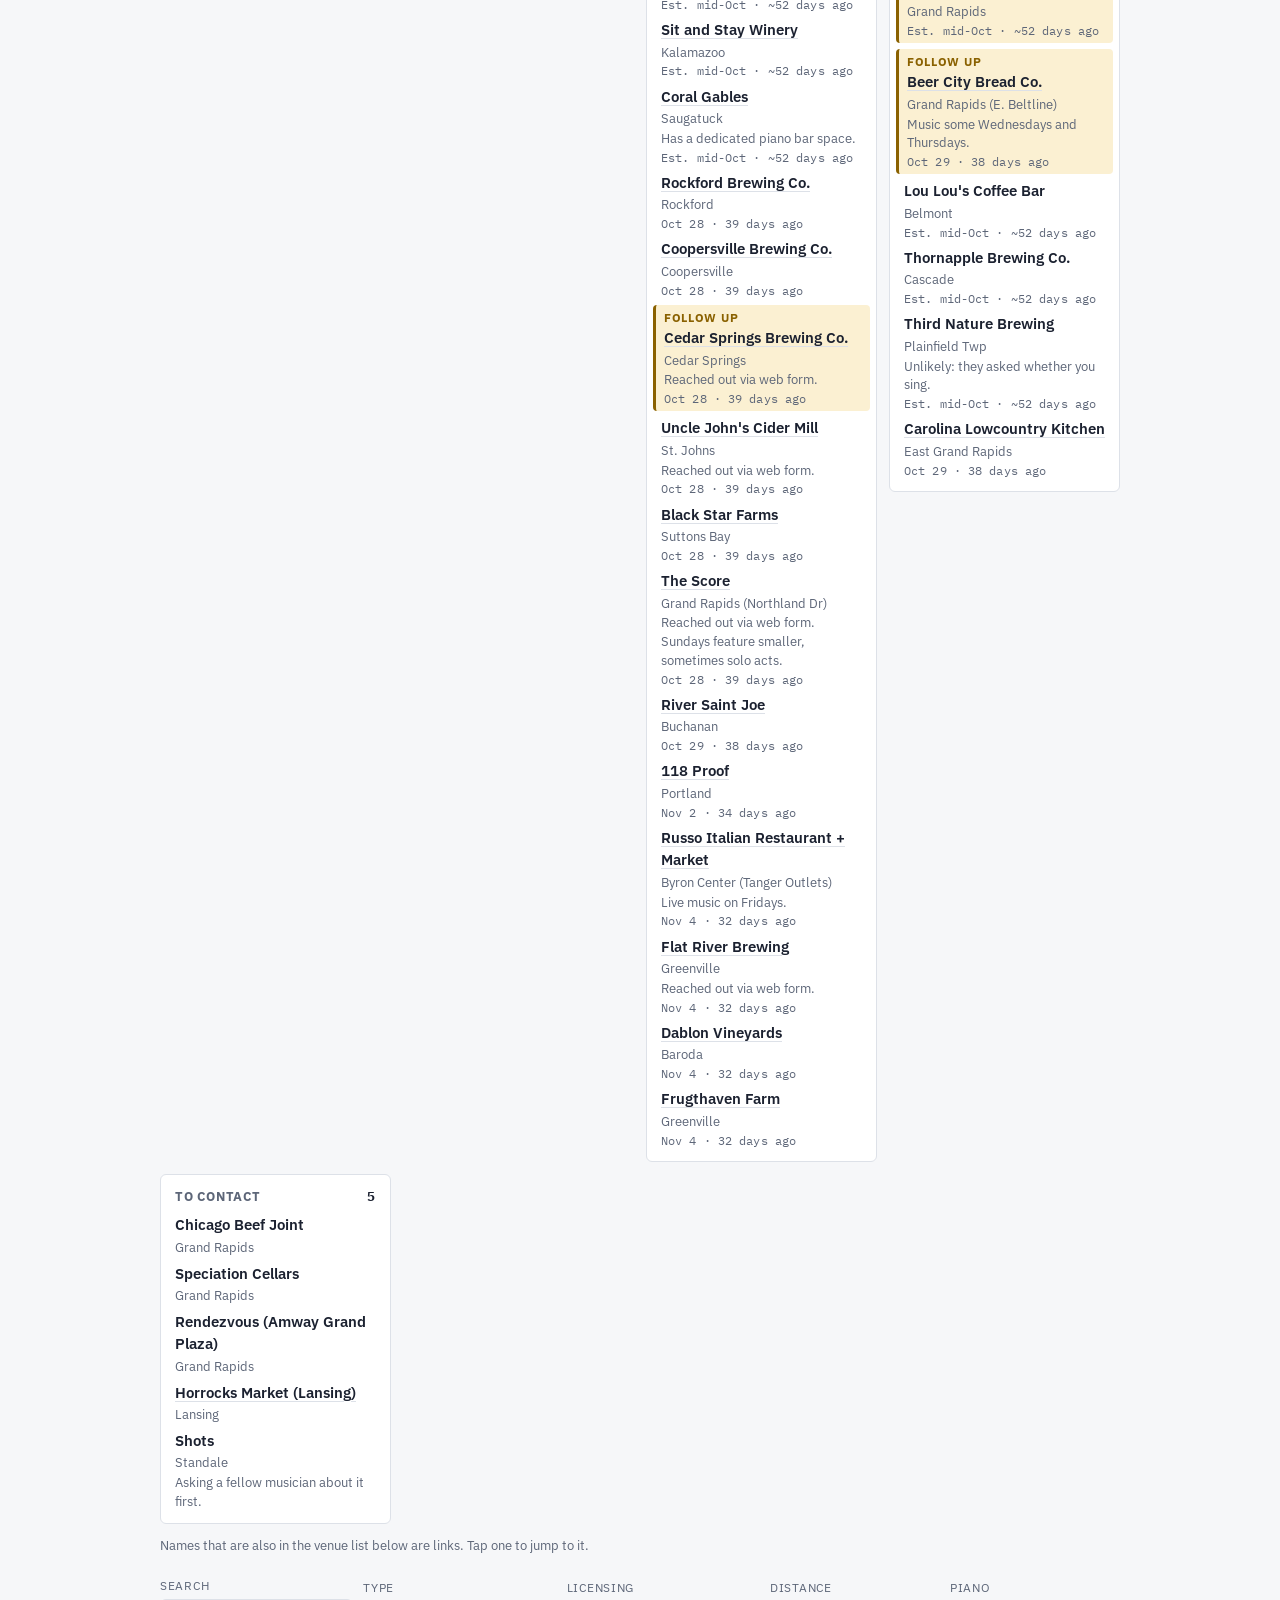
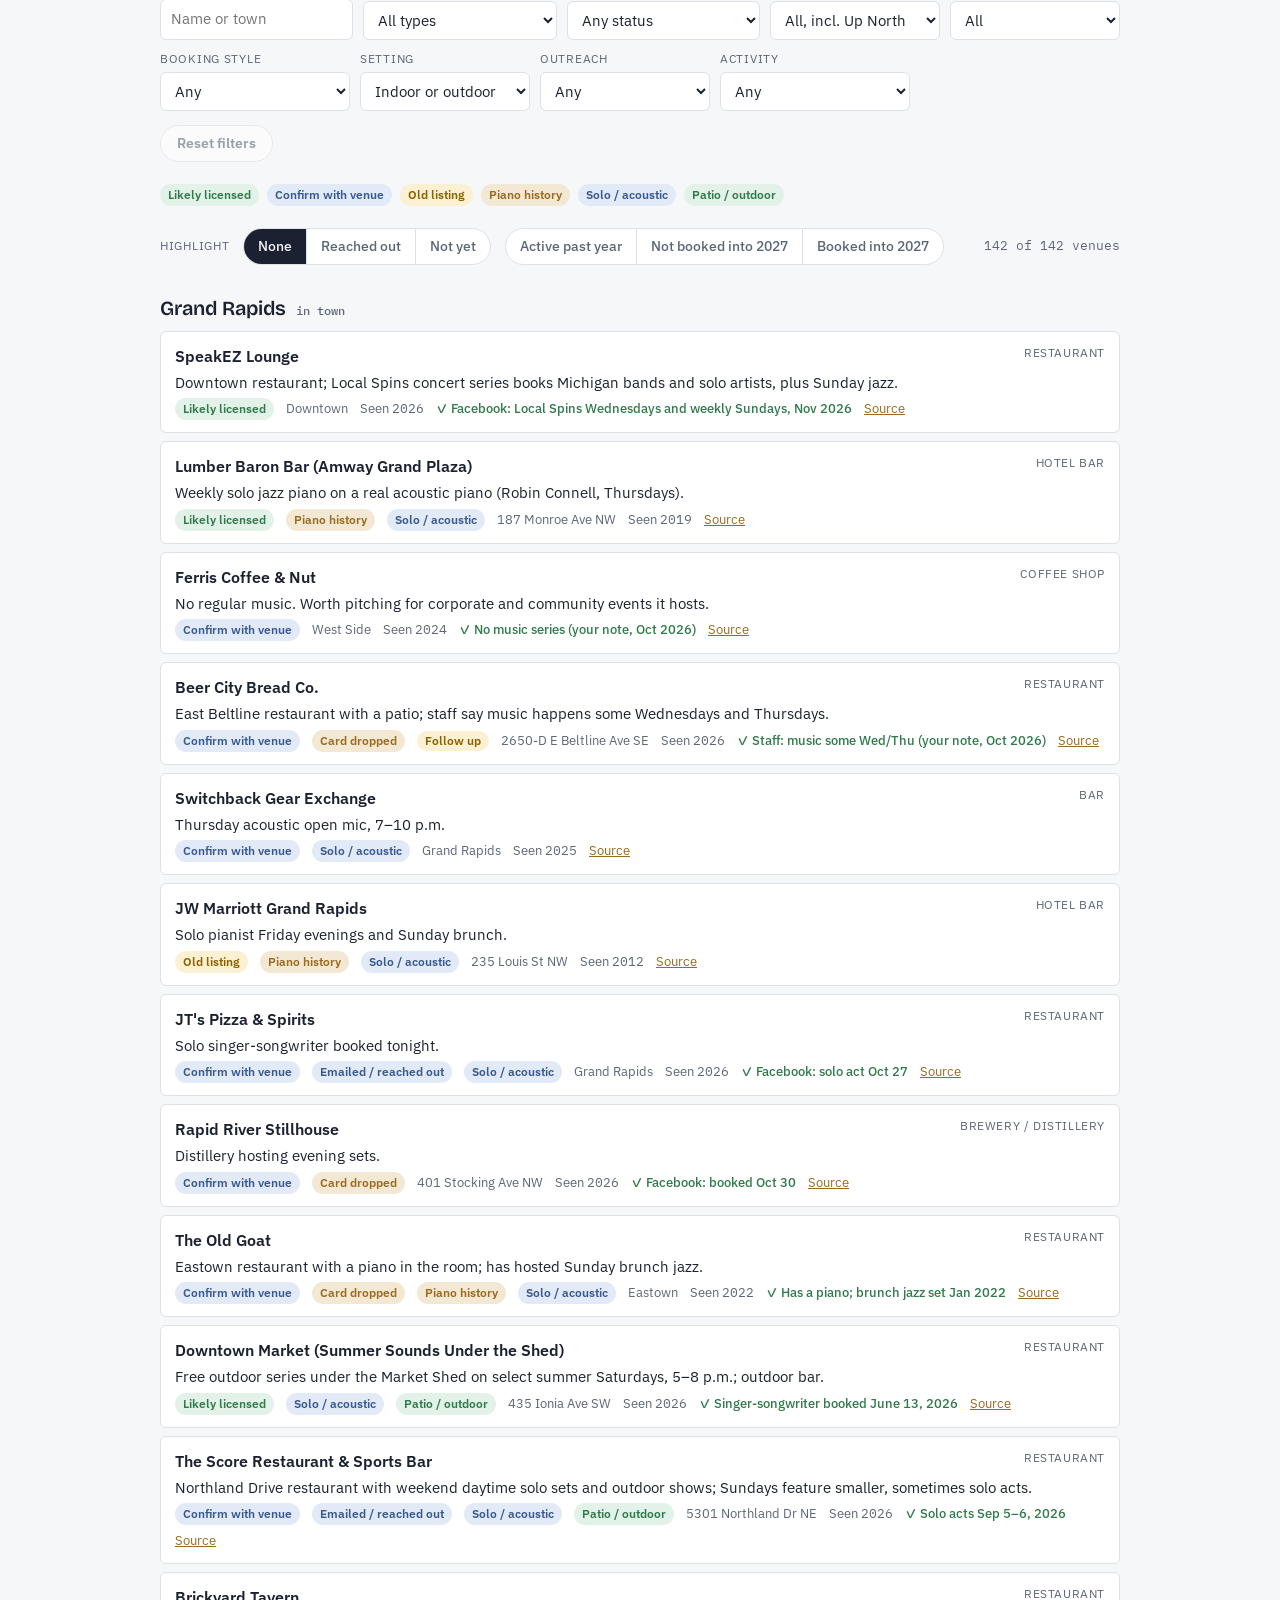
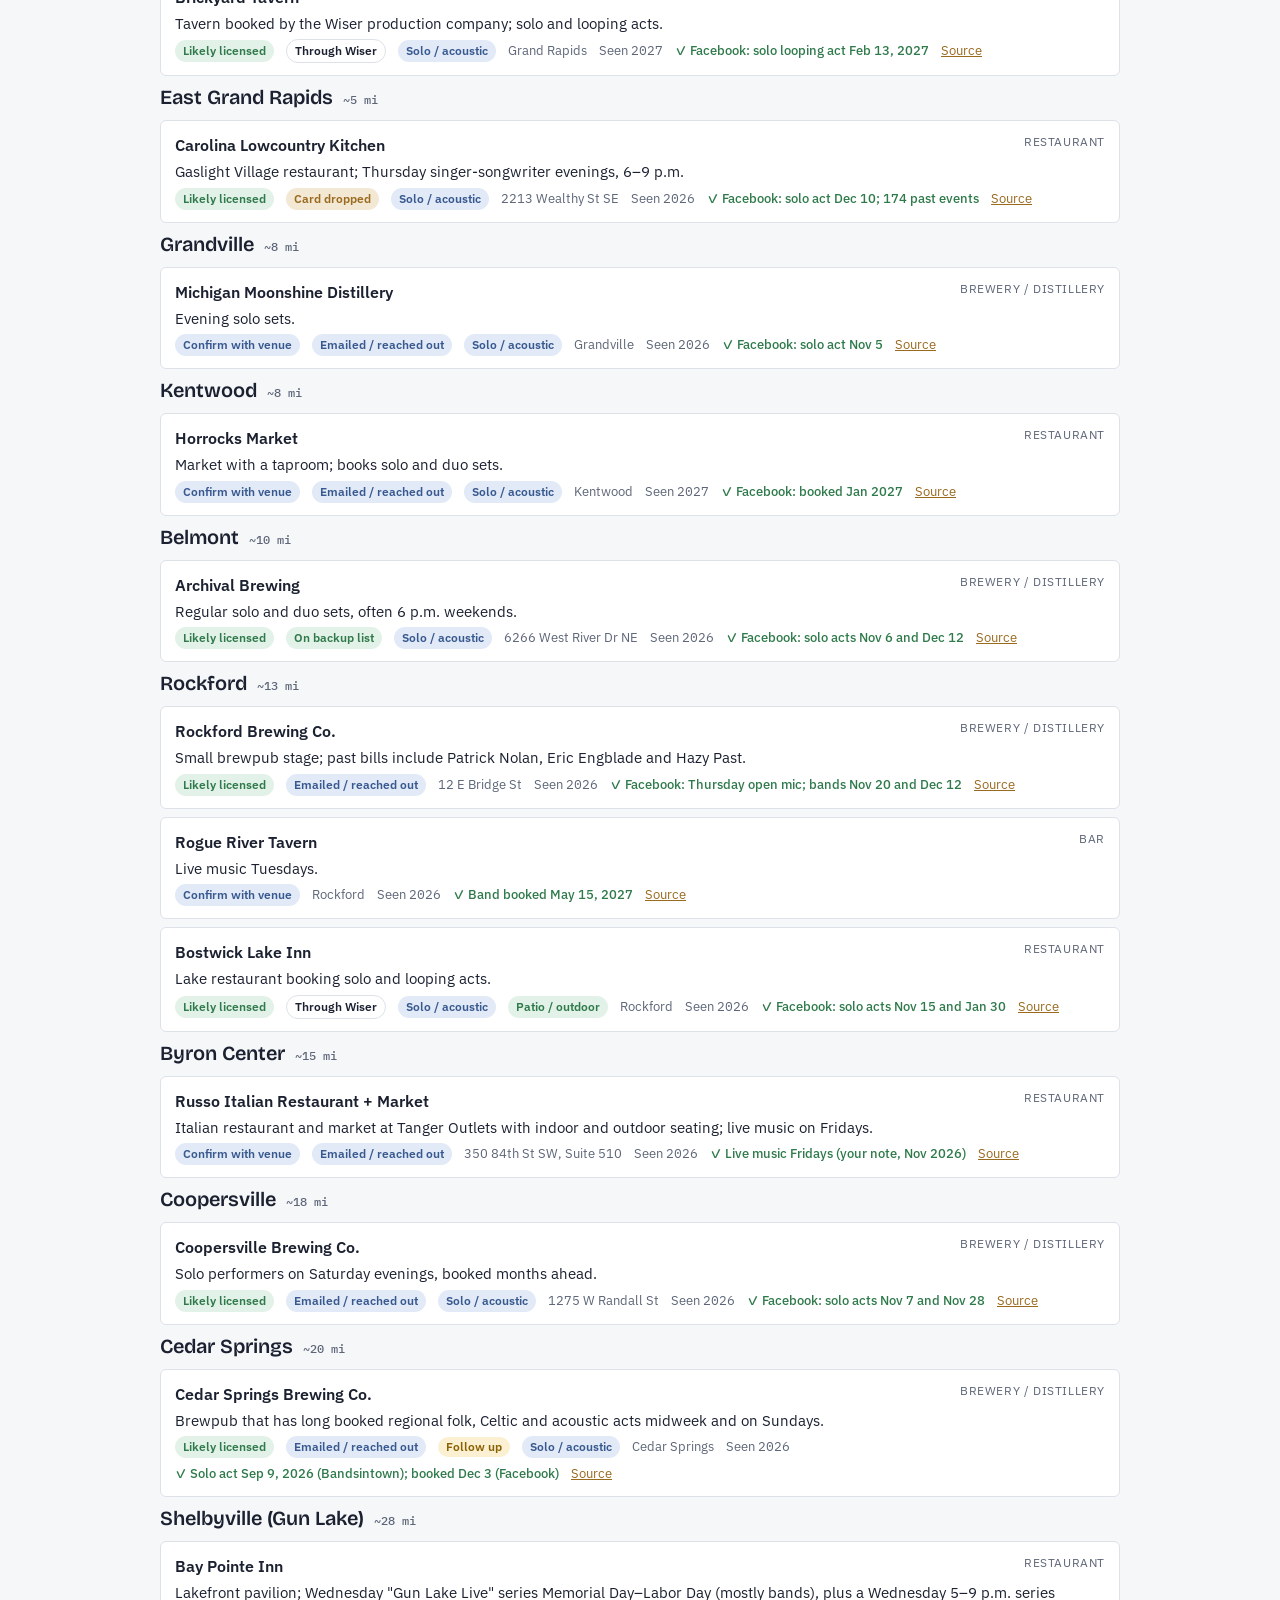
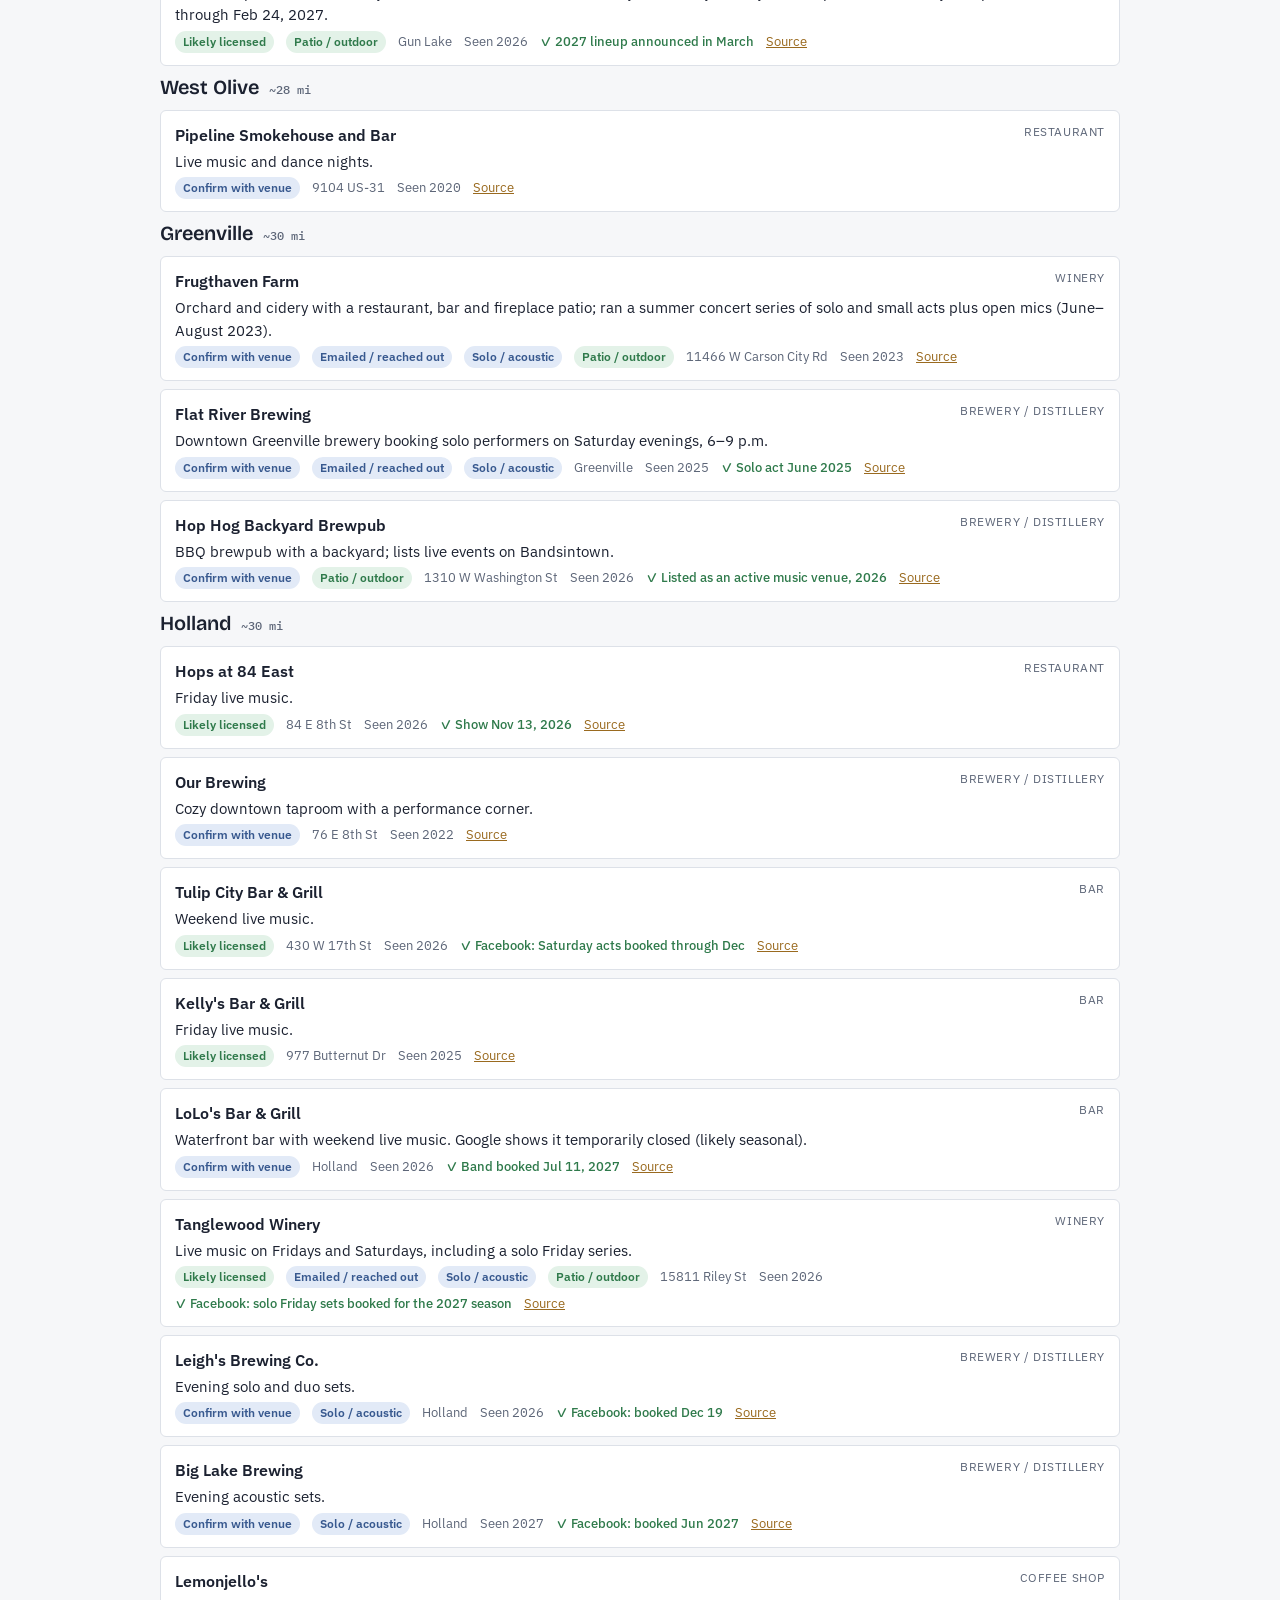
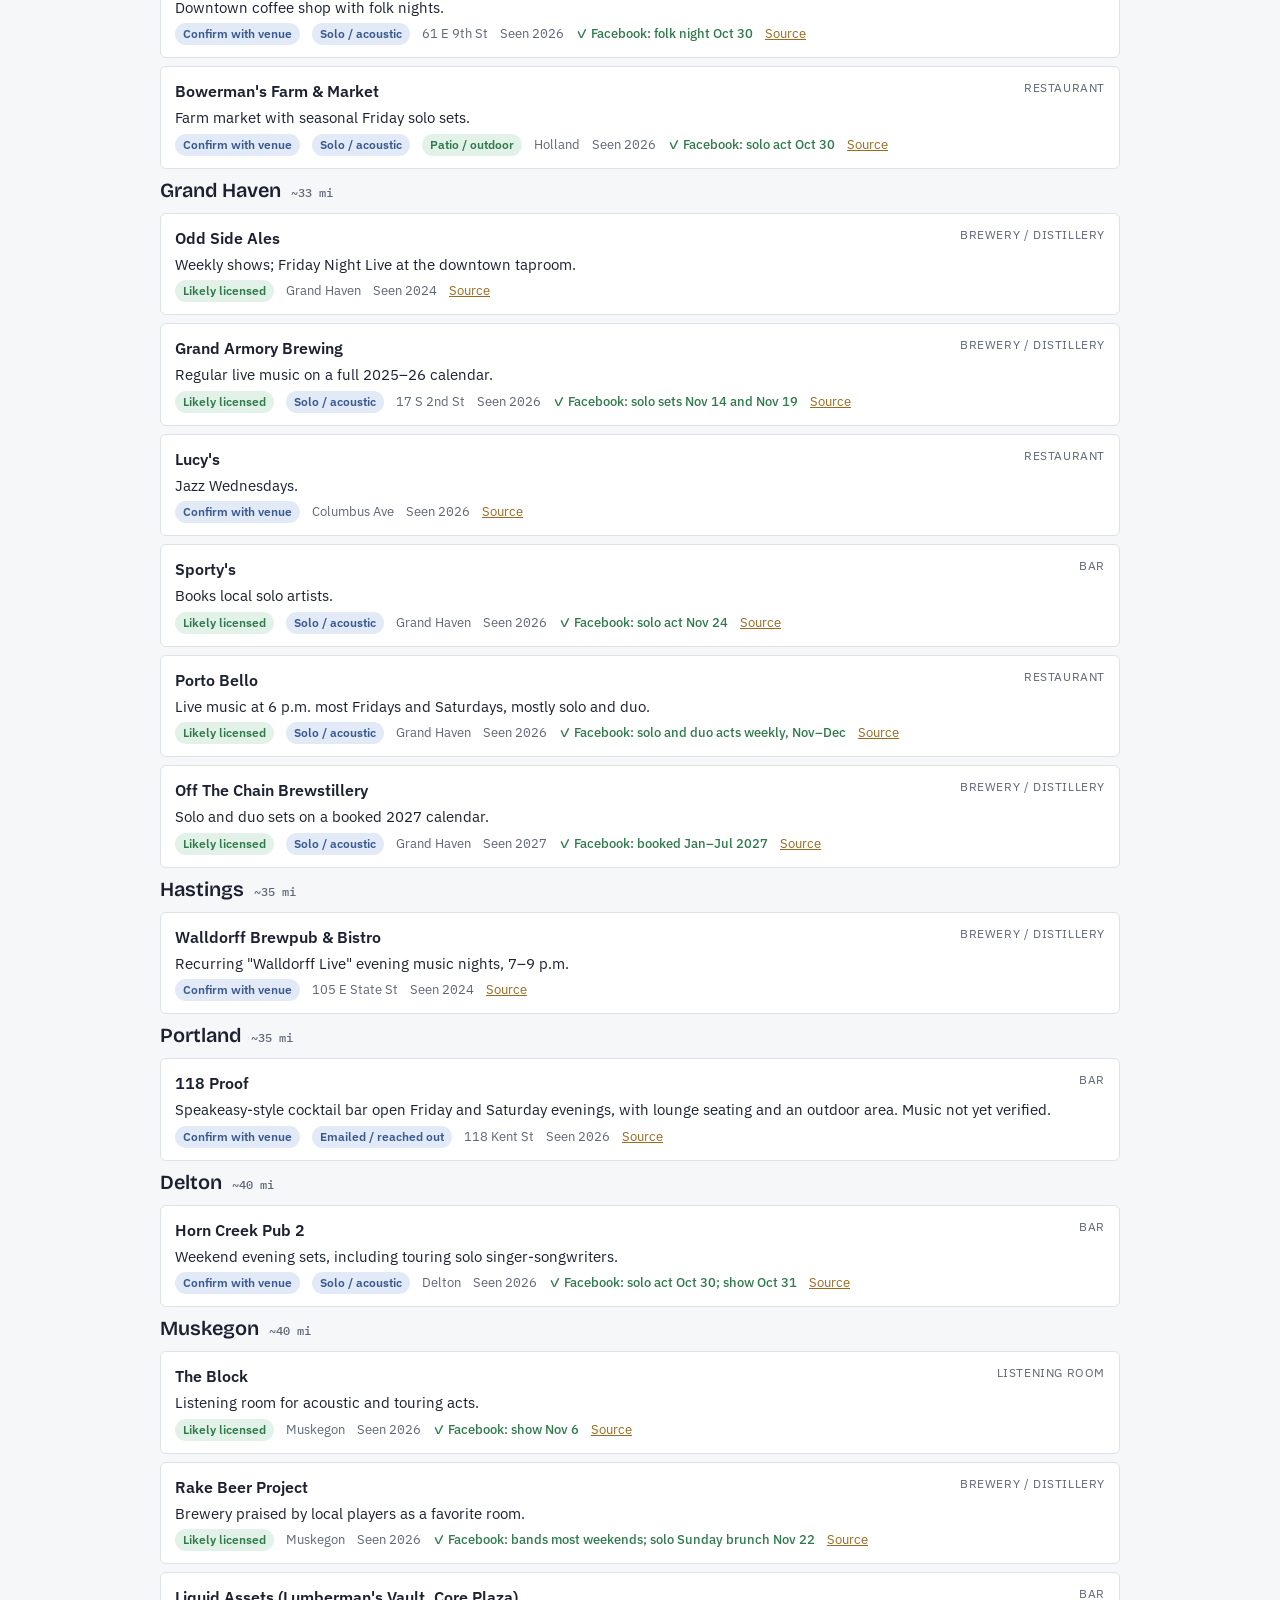
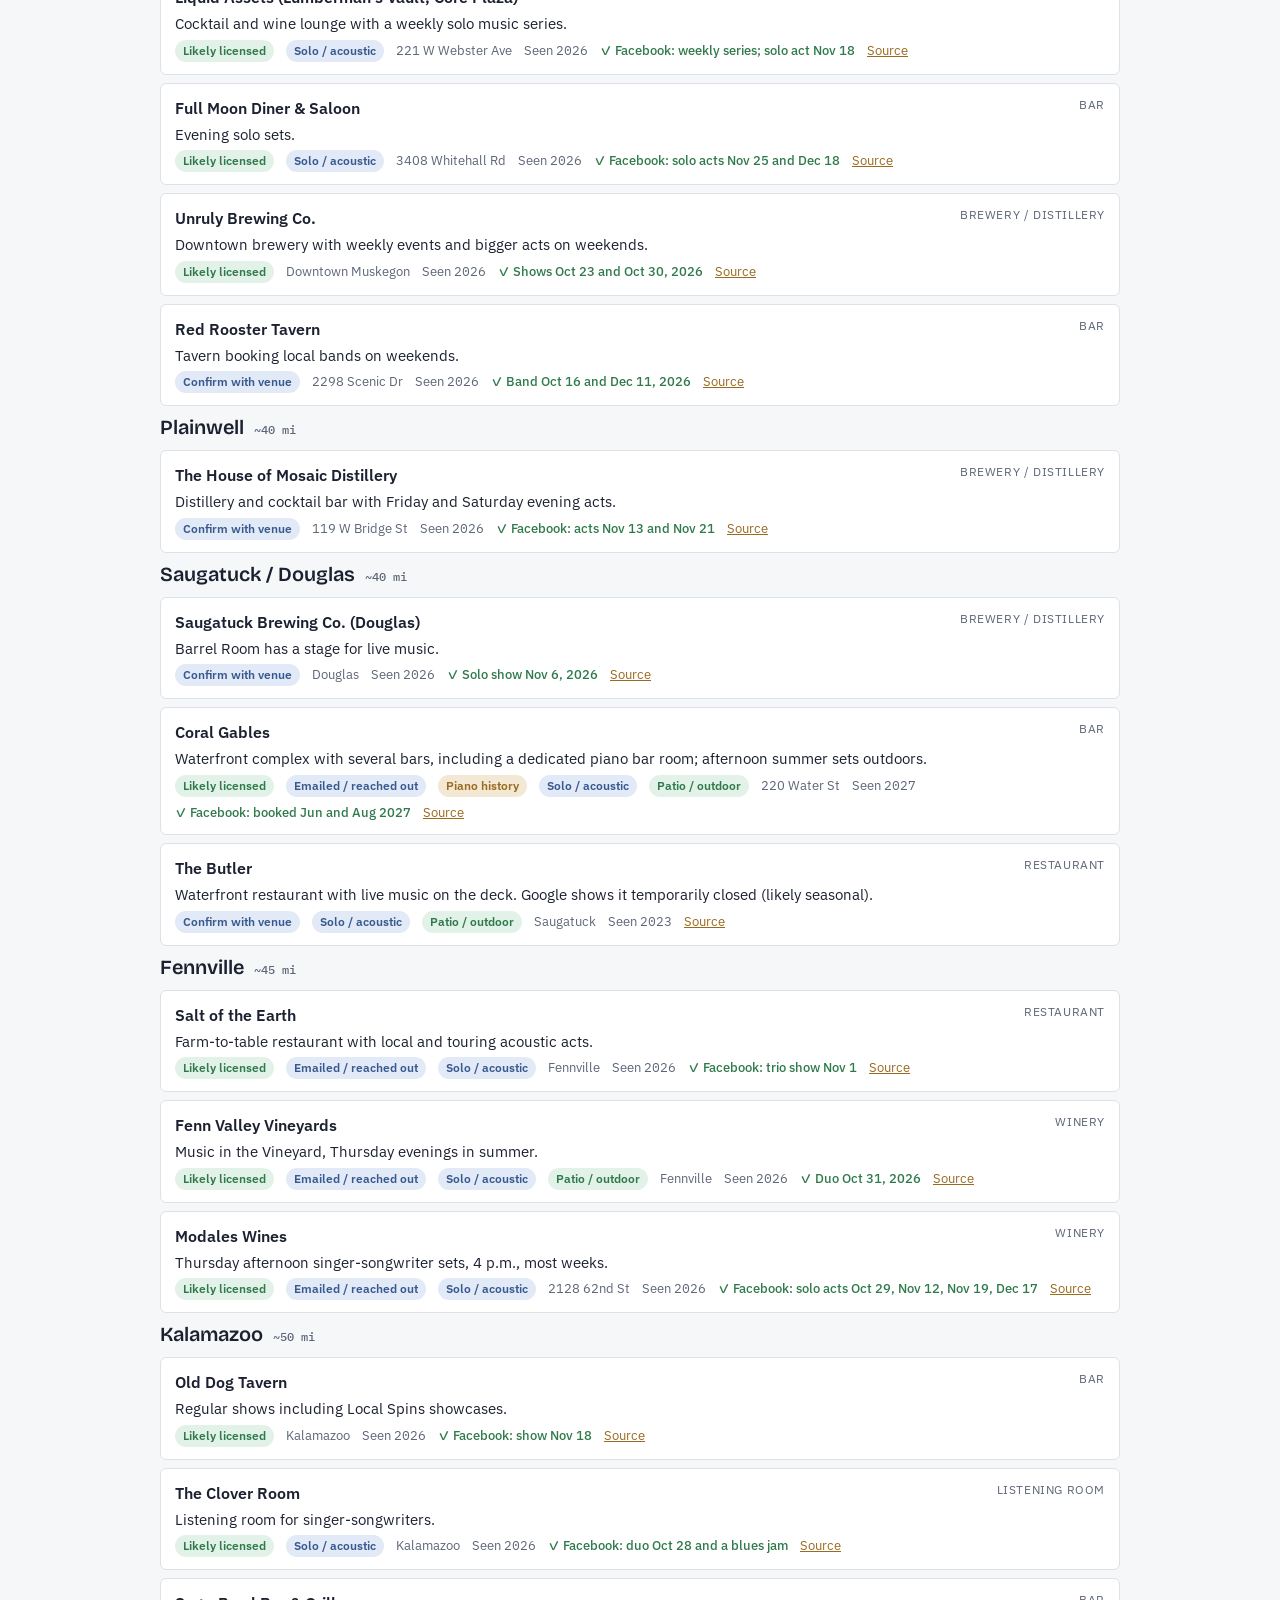
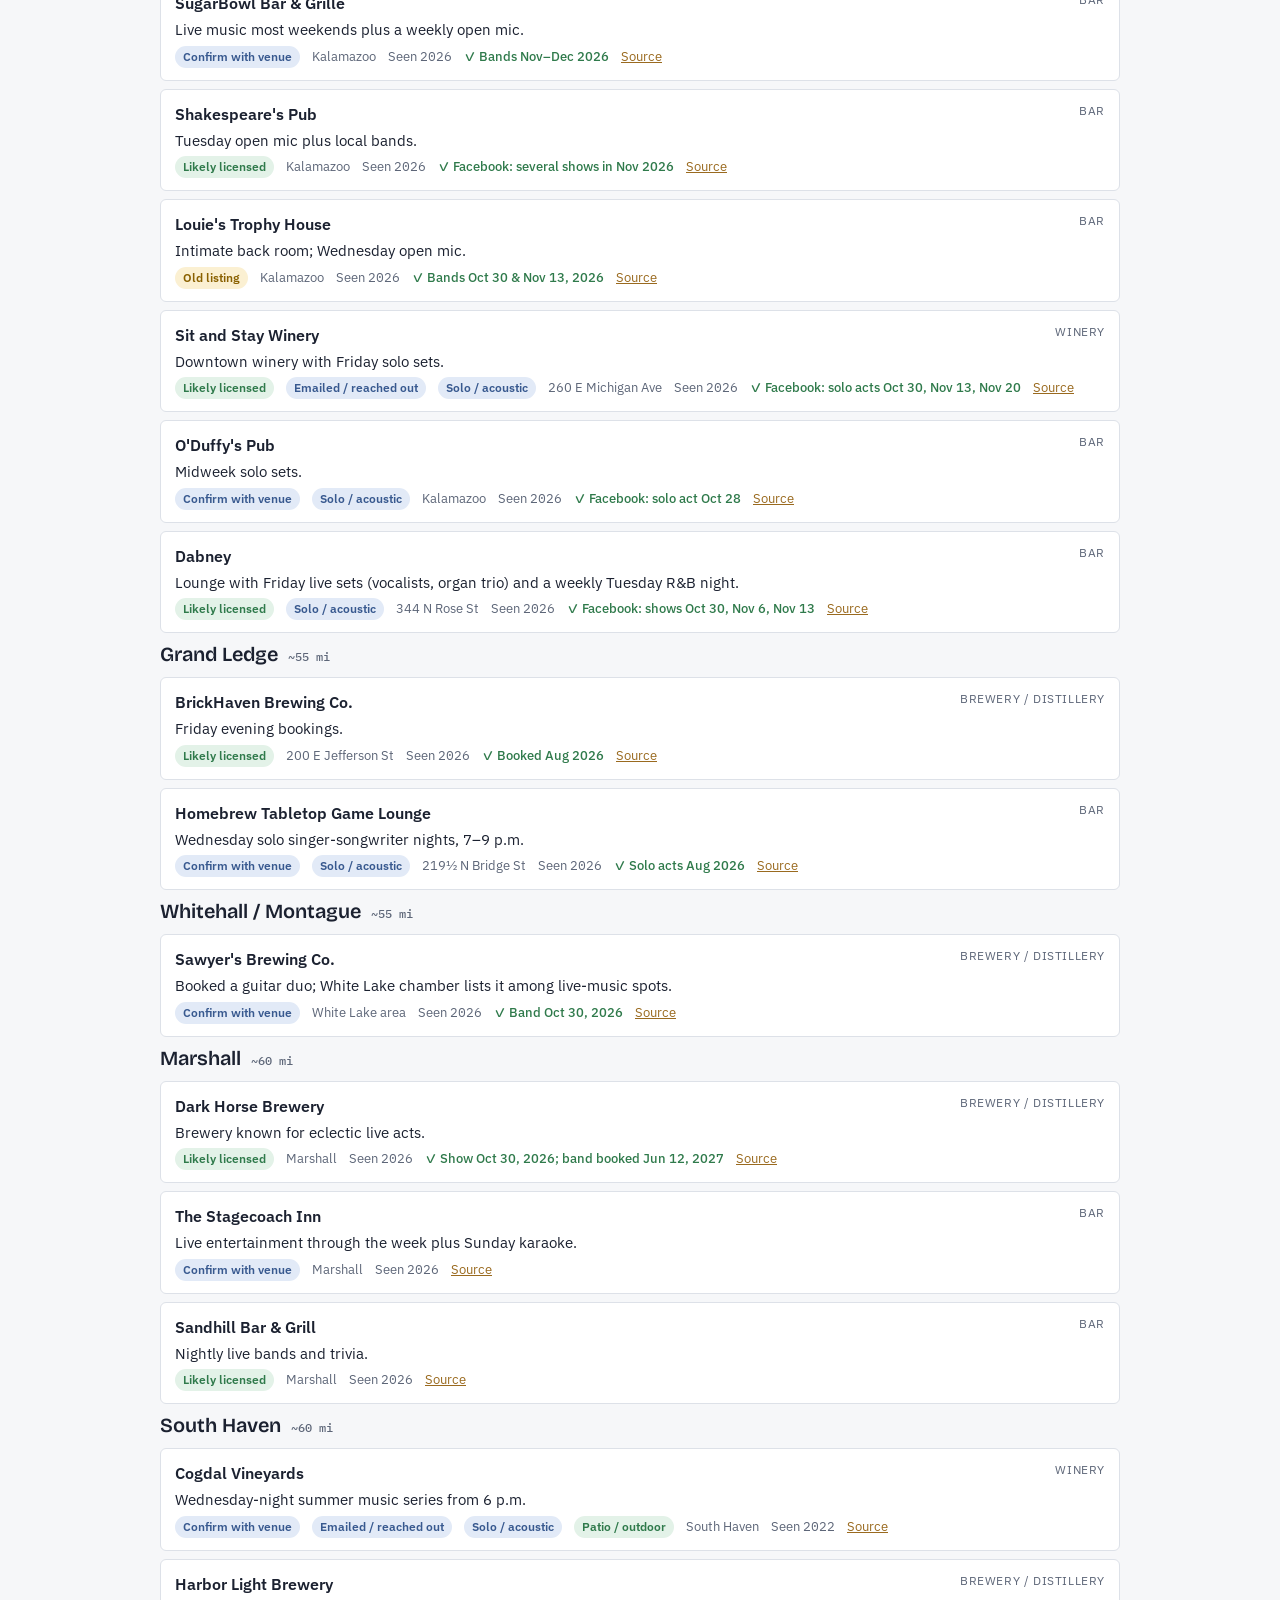
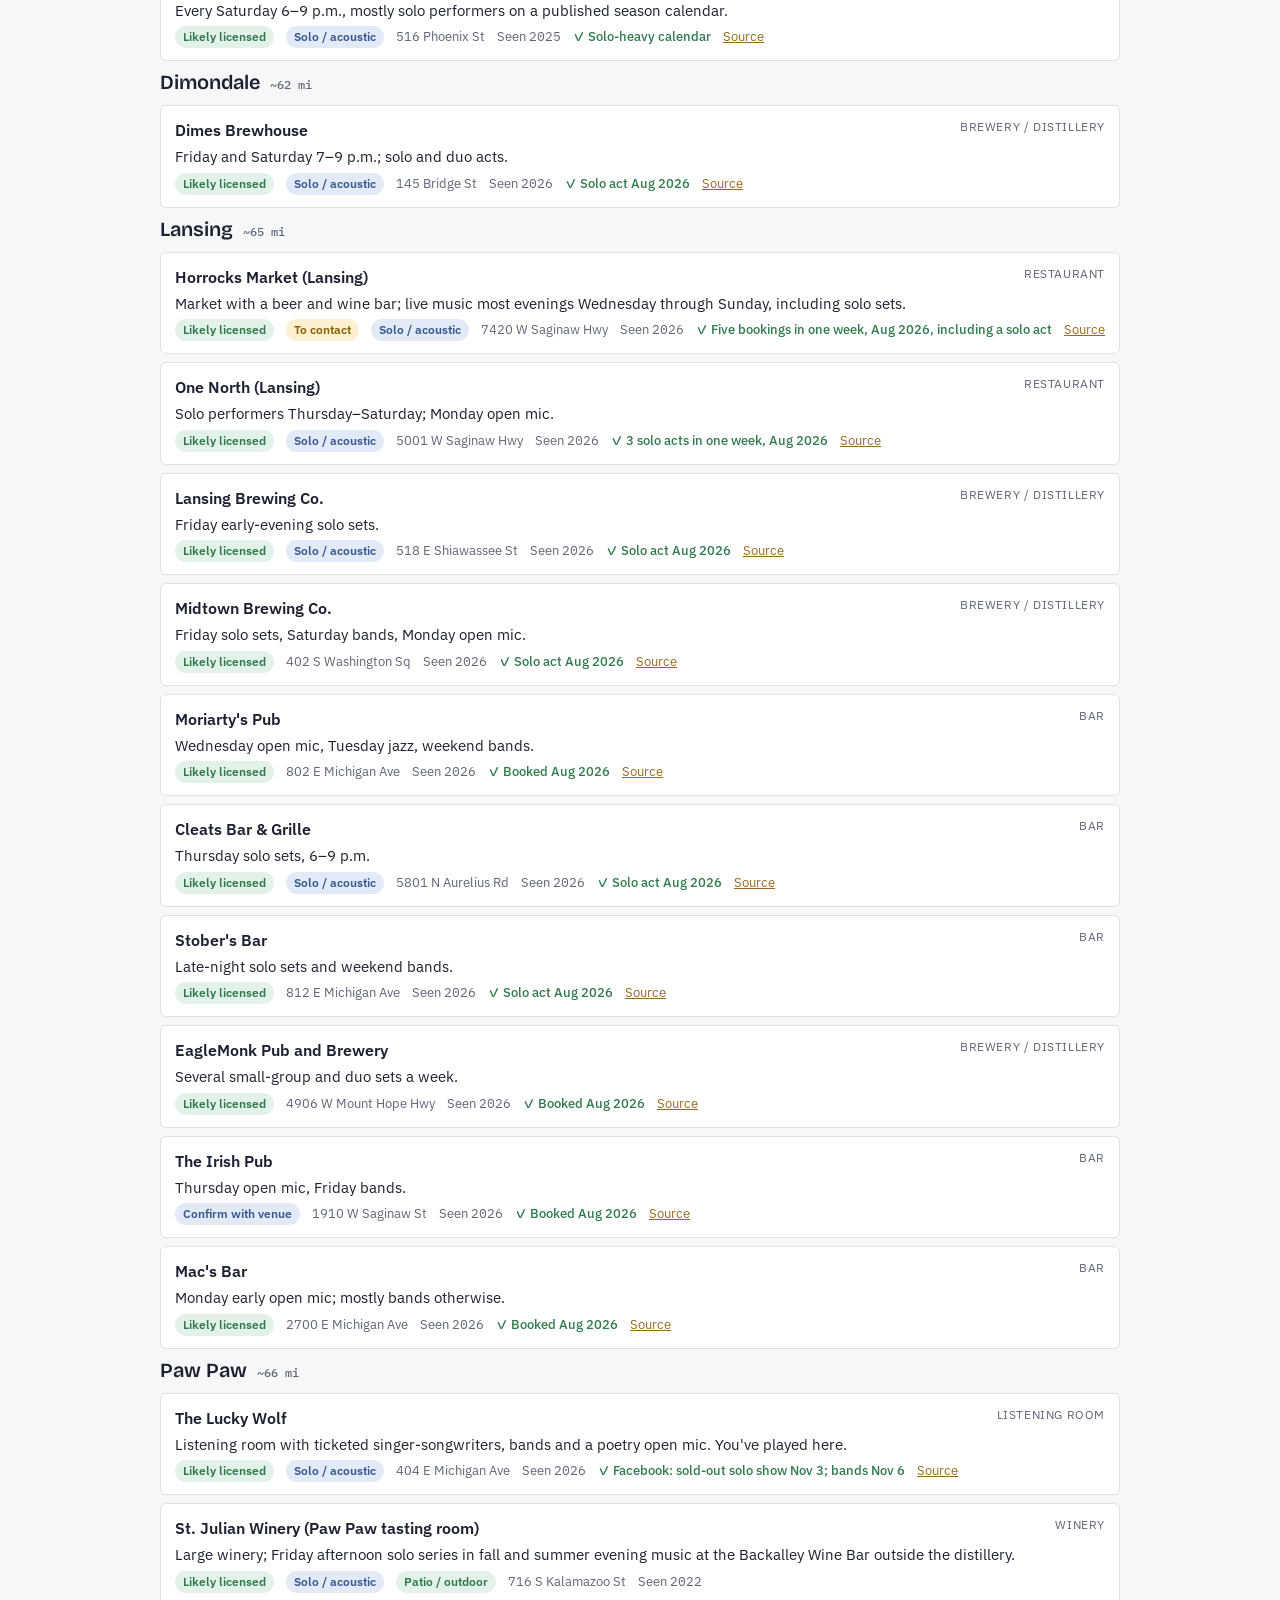
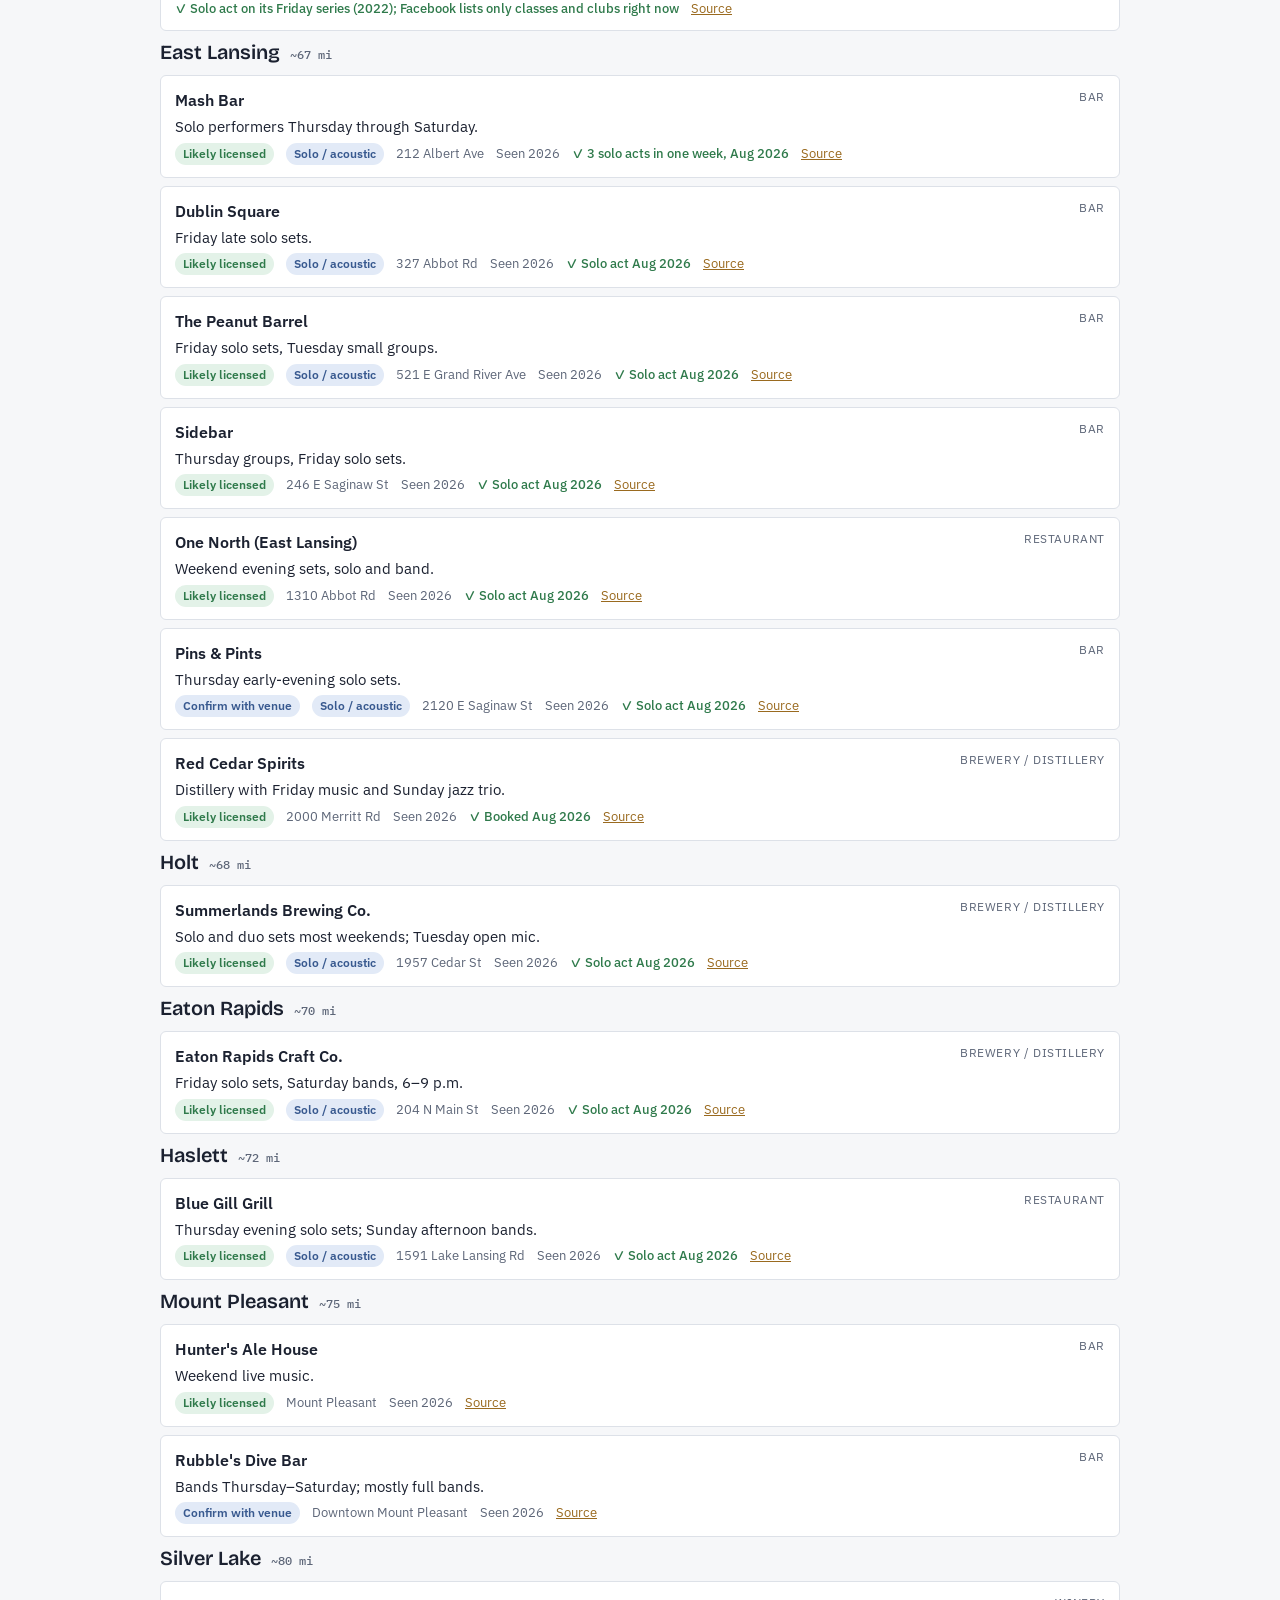
==== commit a89d420f: "Gig venues: remove The Deck (Muskegon) Co-Authored-By: Claude Opus 5.5 <noreply@anthropic.com> Claud" ====
--- a/gig-venues/index.html
+++ b/gig-venues/index.html
@@ -215,7 +215,7 @@
 </div>
 
 <script>
-const PT=new Set(["Boathouse Vineyards", "Blustone Vineyards", "Black Star Farms", "Leelanau Cellars", "Rudbeckia Winery & Burnt Marshmallow Brewstillery", "Ciccone Vineyard", "Pleasant Valley Farm & Vineyard", "The Fox Barn", "Lighthouse Bar & Grill", "Golden Sands Golf & Bucket Bar", "Round Barn Estate", "Dablon Vineyards", "Free Run Cellars", "Fruit Hills Winery & Orchard", "St. Julian Winery (Union Pier)", "Silver Harbor Brewing Co.", "Uncle John's Cider Mill", "Hop Hog Backyard Brewpub", "The Score Restaurant & Sports Bar", "Downtown Market (Summer Sounds Under the Shed)", "Bay Pointe Inn", "The Deck (Pere Marquette Beach)", "The Butler", "Cogdal Vineyards", "Bostwick Lake Inn", "Tanglewood Winery", "Fenn Valley Vineyards", "Coral Gables", "St. Julian Winery (Paw Paw tasting room)", "Bowerman's Farm & Market", "Frugthaven Farm"]);
+const PT=new Set(["Boathouse Vineyards", "Blustone Vineyards", "Black Star Farms", "Leelanau Cellars", "Rudbeckia Winery & Burnt Marshmallow Brewstillery", "Ciccone Vineyard", "Pleasant Valley Farm & Vineyard", "The Fox Barn", "Lighthouse Bar & Grill", "Golden Sands Golf & Bucket Bar", "Round Barn Estate", "Dablon Vineyards", "Free Run Cellars", "Fruit Hills Winery & Orchard", "St. Julian Winery (Union Pier)", "Silver Harbor Brewing Co.", "Uncle John's Cider Mill", "Hop Hog Backyard Brewpub", "The Score Restaurant & Sports Bar", "Downtown Market (Summer Sounds Under the Shed)", "Bay Pointe Inn", "The Butler", "Cogdal Vineyards", "Bostwick Lake Inn", "Tanglewood Winery", "Fenn Valley Vineyards", "Coral Gables", "St. Julian Winery (Paw Paw tasting room)", "Bowerman's Farm & Market", "Frugthaven Farm"]);
 const AC=new Set(["Chateau Grand Traverse", "Boathouse Vineyards", "Blustone Vineyards", "Black Star Farms", "Shady Lane Cellars", "Ciccone Vineyard", "Leelanau Cellars", "Dune Bird Winery", "Bel Lago Vineyards", "French Valley Vineyard", "Mackinaw Trail Winery", "Rudbeckia Winery & Burnt Marshmallow Brewstillery", "Chateau Chantal", "Uncle John's Cider Mill", "Pleasant Valley Farm & Vineyard", "The Fox Barn", "Ludington Bay Brewing Co.", "Jamesport Brewing Co.", "Plank's (Inn at Harbor Shores)", "Dablon Vineyards", "Filkins Vineyards", "Free Run Cellars", "Tabor Hill Winery & Restaurant", "Fruit Hills Winery & Orchard", "St. Julian Winery (Union Pier)", "Brickyard Tavern", "Horrocks Market (Lansing)", "Cedar Springs Brewing Co.", "Flat River Brewing", "The Score Restaurant & Sports Bar", "Downtown Market (Summer Sounds Under the Shed)", "Cogdal Vineyards", "The Butler", "The Old Goat", "Bowerman's Farm & Market", "Horn Creek Pub 2", "Dabney", "The Lucky Wolf", "St. Julian Winery (Paw Paw tasting room)", "Lumber Baron Bar (Amway Grand Plaza)", "Switchback Gear Exchange", "Tanglewood Winery", "Porto Bello", "Off The Chain Brewstillery", "Archival Brewing", "Coopersville Brewing Co.", "Bostwick Lake Inn", "Michigan Moonshine Distillery", "JT's Pizza & Spirits", "Horrocks Market", "Leigh's Brewing Co.", "Big Lake Brewing", "Coral Gables", "Sporty's", "Salt of the Earth", "Fenn Valley Vineyards", "The Clover Room", "Harbor Light Brewery", "Homebrew Tabletop Game Lounge", "One North (Lansing)", "Mash Bar", "Lansing Brewing Co.", "Cleats Bar & Grille", "Dimes Brewhouse", "Dublin Square", "The Peanut Barrel", "Pins & Pints", "Blue Gill Grill", "Eaton Rapids Craft Co.", "Summerlands Brewing Co.", "Carolina Lowcountry Kitchen", "Lemonjello's", "Liquid Assets (Lumberman's Vault, Core Plaza)", "Full Moon Diner & Saloon", "Modales Wines", "Sit and Stay Winery", "O'Duffy's Pub", "JW Marriott Grand Rapids", "Grand Armory Brewing", "Michigan Moonshine Distillery", "Frugthaven Farm"]);
 // Venues with a dated booking on or after Oct 28, 2025. Update when evidence changes.
 const RECENT=new Set(["Chateau Grand Traverse", "Chateau Chantal", "Blustone Vineyards", "Mackinaw Trail Winery", "SpeakEZ Lounge", "Rockford Brewing Co.", "Tulip City Bar & Grill", "Tanglewood Winery", "Grand Armory Brewing", "Lucy's", "Sporty's", "The Block", "Rake Beer Project", "Salt of the Earth", "Old Dog Tavern", "The Clover Room", "Shakespeare's Pub", "JT's Pizza & Spirits", "Horrocks Market", "Michigan Moonshine Distillery", "Archival Brewing", "Bostwick Lake Inn", "Coopersville Brewing Co.", "Cedar Springs Brewing Co.", "Leigh's Brewing Co.", "Big Lake Brewing", "Porto Bello", "Off The Chain Brewstillery", "Coral Gables", "Carolina Lowcountry Kitchen", "Rapid River Stillhouse", "Lemonjello's", "Liquid Assets (Lumberman's Vault, Core Plaza)", "Full Moon Diner & Saloon", "Modales Wines", "Sit and Stay Winery", "O'Duffy's Pub", "Bowerman's Farm & Market", "Horn Creek Pub 2", "The House of Mosaic Distillery", "Dabney", "The Lucky Wolf", "Downtown Market (Summer Sounds Under the Shed)", "Bay Pointe Inn", "The Score Restaurant & Sports Bar", "Unruly Brewing Co.", "Red Rooster Tavern", "Horrocks Market (Lansing)", "Brickyard Tavern", "BrickHaven Brewing Co.", "Homebrew Tabletop Game Lounge", "Dimes Brewhouse", "One North (Lansing)", "Lansing Brewing Co.", "Midtown Brewing Co.", "Moriarty's Pub", "Cleats Bar & Grille", "Stober's Bar", "EagleMonk Pub and Brewery", "The Irish Pub", "Mac's Bar", "Mash Bar", "Dublin Square", "The Peanut Barrel", "Sidebar", "One North (East Lansing)", "Pins & Pints", "Red Cedar Spirits", "Summerlands Brewing Co.", "Eaton Rapids Craft Co.", "Blue Gill Grill", "Uncle John's Cider Mill", "Plank's (Inn at Harbor Shores)", "Local Pour", "Goshen Brewing Co.", "JD's Stage Bistro", "Rogue River Tavern", "Hops at 84 East", "LoLo's Bar & Grill", "Saugatuck Brewing Co. (Douglas)", "Fenn Valley Vineyards", "SugarBowl Bar & Grille", "Louie's Trophy House", "Pleasant Valley Farm & Vineyard", "The Fox Barn", "The Livery", "Ludington Bay Brewing Co.", "Jamesport Brewing Co.", "The Mitten Bar", "Round Barn Estate", "Filkins Vineyards", "River Saint Joe", "Left Foot Charley", "Rove Estate", "Shady Lane Cellars", "Leelanau Cellars", "Dune Bird Winery", "Bel Lago Vineyards", "French Valley Vineyard", "Sawyer's Brewing Co.", "Dark Horse Brewery", "Beer City Bread Co.", "Russo Italian Restaurant + Market"]);
@@ -290,7 +290,6 @@
 // Patio and outdoor rooms
 ["Grand Rapids", 0, "Downtown Market (Summer Sounds Under the Shed)", "r", "Free outdoor series under the Market Shed on select summer Saturdays, 5–8 p.m.; outdoor bar.", "likely", 2026, 0, "435 Ionia Ave SW", "https://www.downtownmarketgr.com/public-events/summer-sounds-under-the-shed", "Singer-songwriter booked June 13, 2026"],
 ["Shelbyville (Gun Lake)", 28, "Bay Pointe Inn", "r", "Lakefront pavilion; Wednesday \"Gun Lake Live\" series Memorial Day–Labor Day (mostly bands), plus a Wednesday 5–9 p.m. series through Feb 24, 2027.", "likely", 2026, 0, "Gun Lake", "https://www.baypointeinn.com/?p=707", "2027 lineup announced in March"],
-["Muskegon", 40, "The Deck (Pere Marquette Beach)", "b", "Beach bar, May to mid-September, with free summer concerts by local and regional bands. Google shows it temporarily closed (likely seasonal).", "likely", 2025, 0, "Pere Marquette Park", "https://visitmuskegon.org/blog/drink-eat-and-beach-at-the-deck-in-muskegon-michigan/"],
 ["Saugatuck / Douglas", 40, "The Butler", "r", "Waterfront restaurant with live music on the deck. Google shows it temporarily closed (likely seasonal).", "confirm", 2023, 0, "Saugatuck", "https://westmichiganwoman.com/cityscene/1296-summertime-on-the-deck"],
 ["South Haven", 60, "Cogdal Vineyards", "v", "Wednesday-night summer music series from 6 p.m.", "confirm", 2022, 0, "South Haven", "https://www.wmta.org/articles/post/theres-music-in-the-air/"],
 // Greenville, Cedar Springs, Muskegon pass
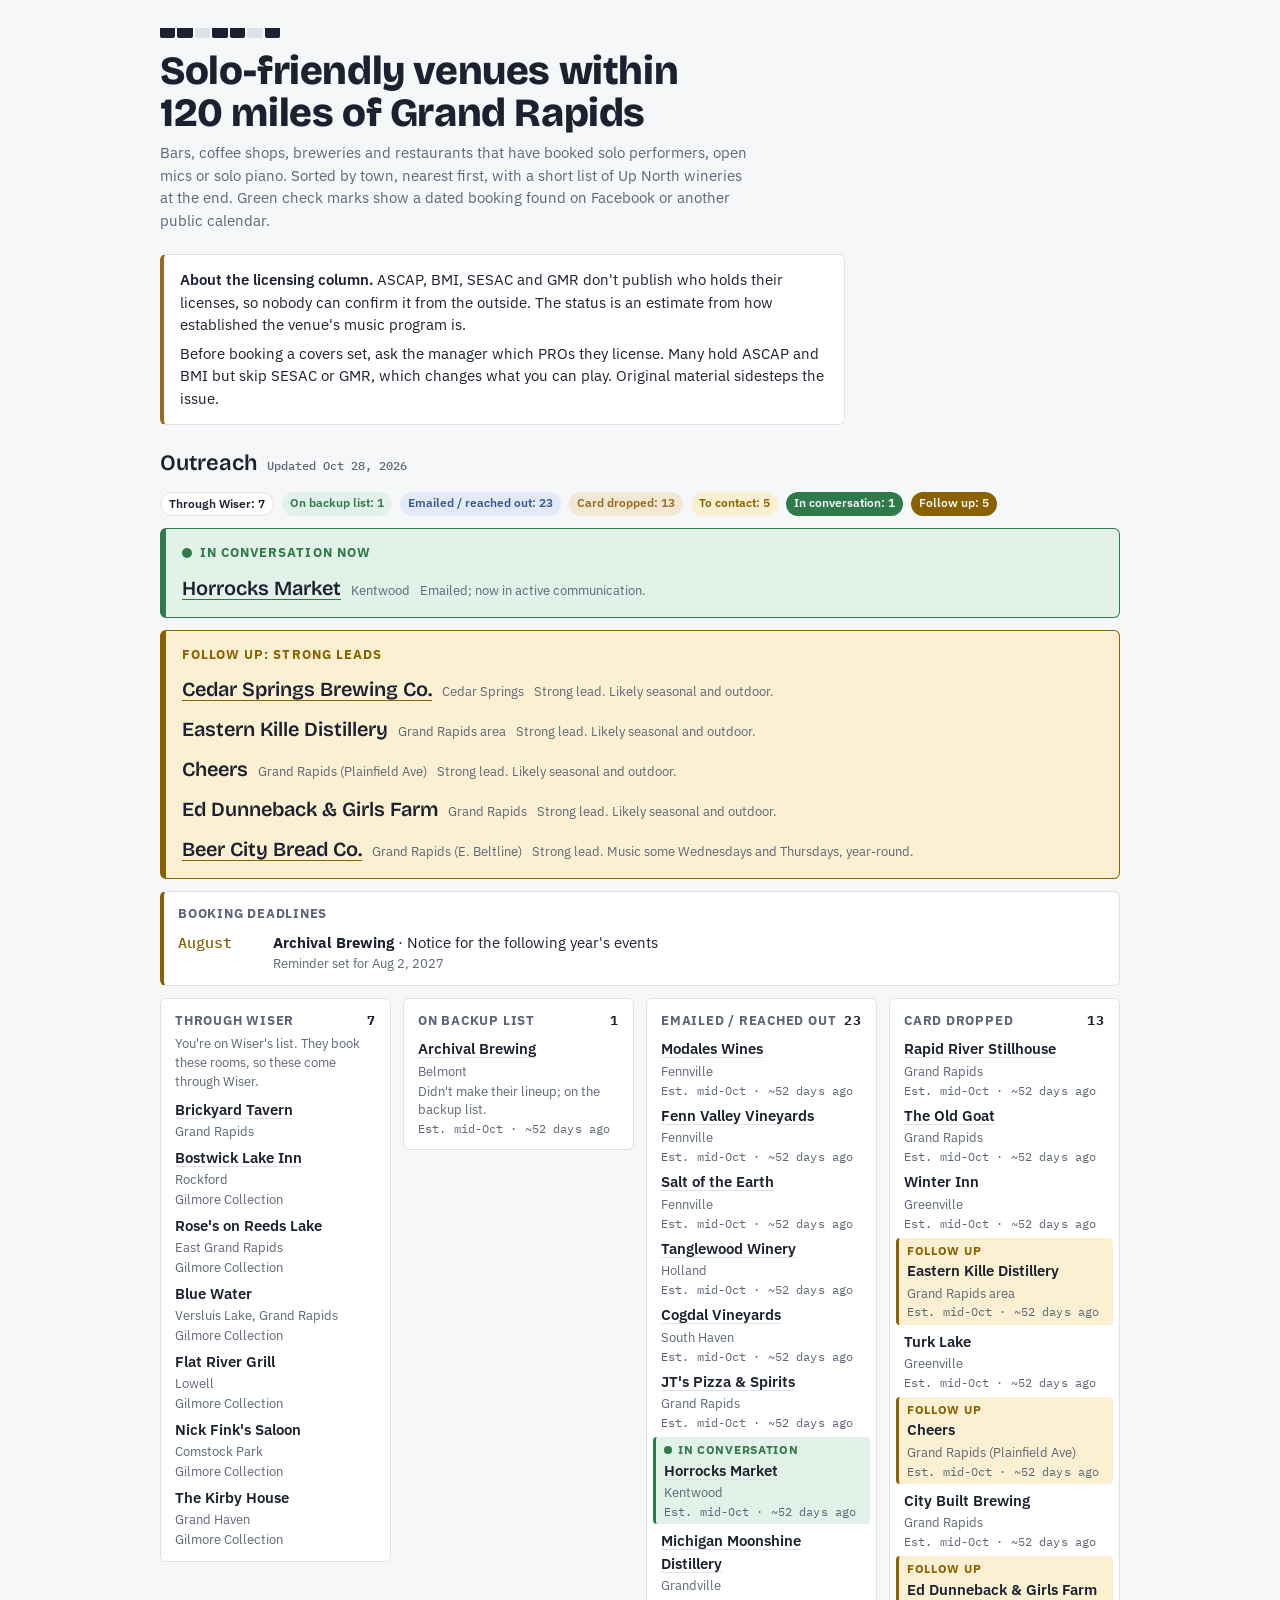
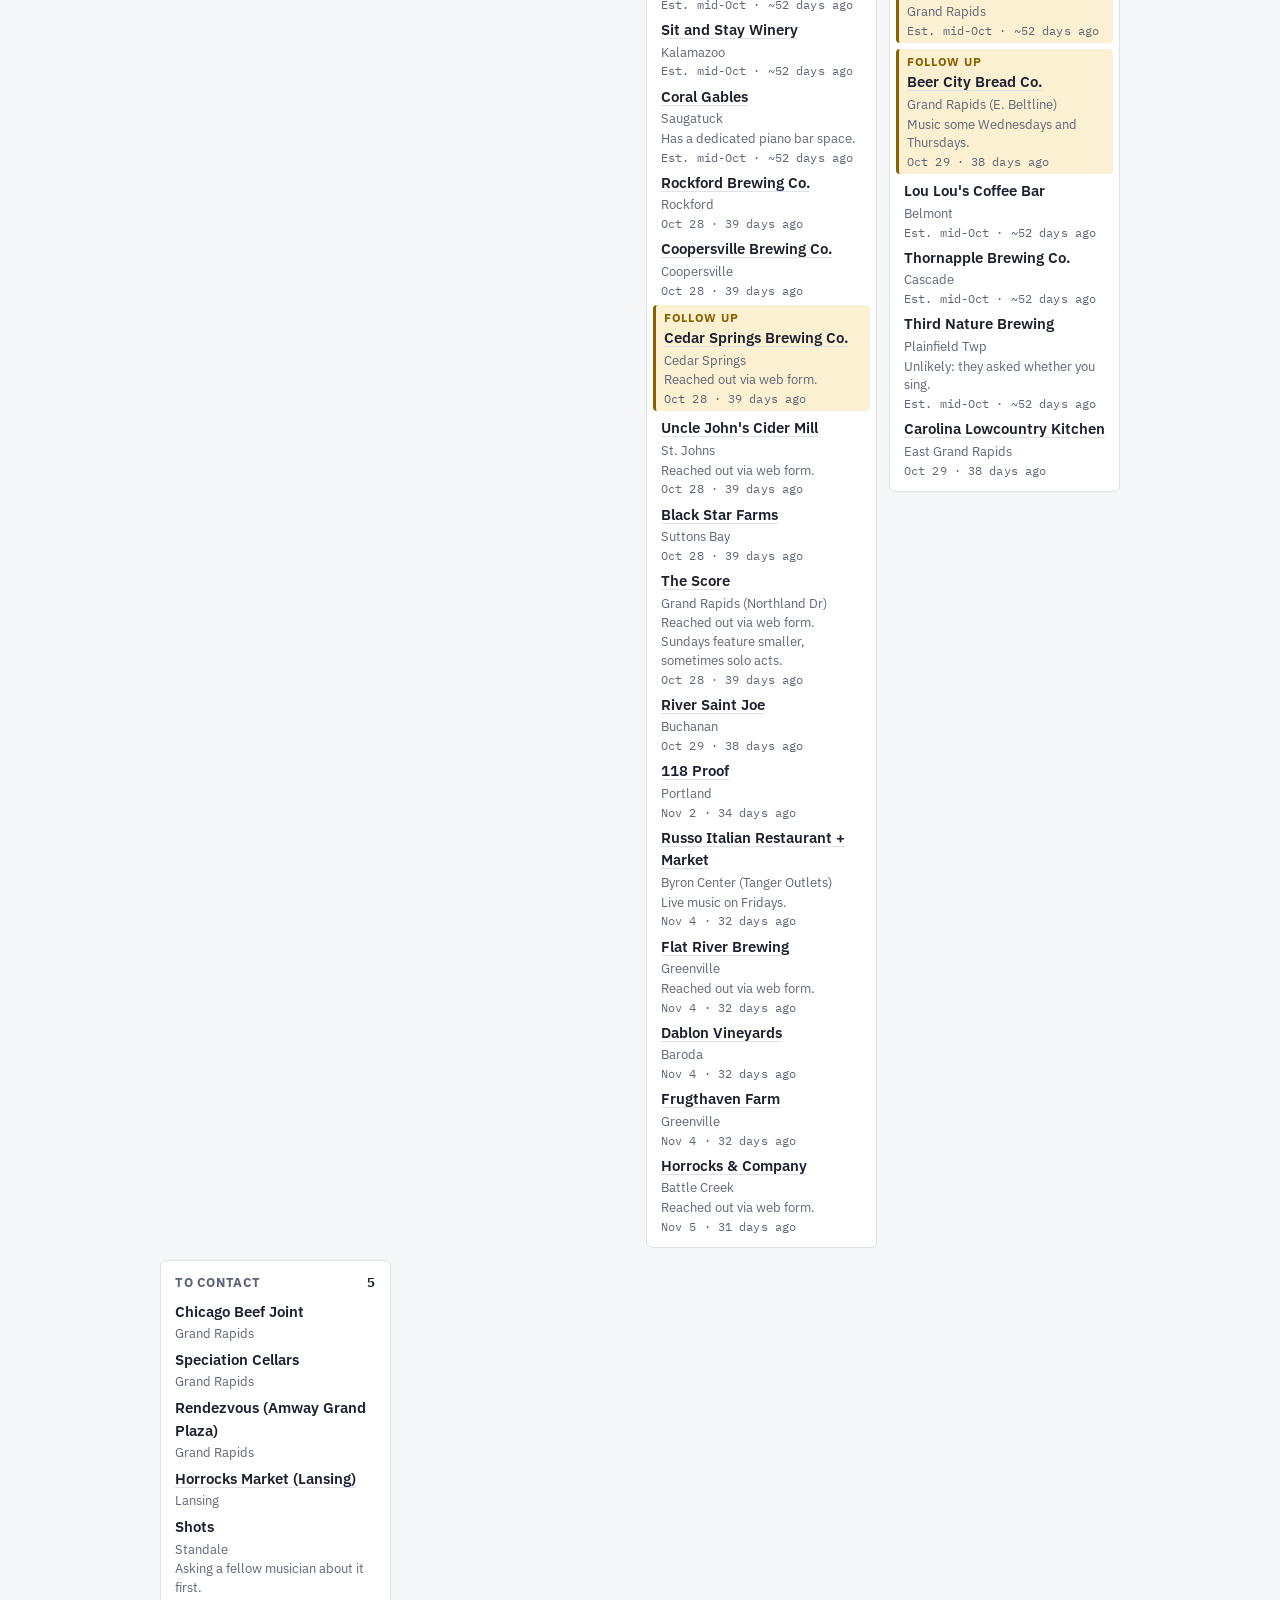
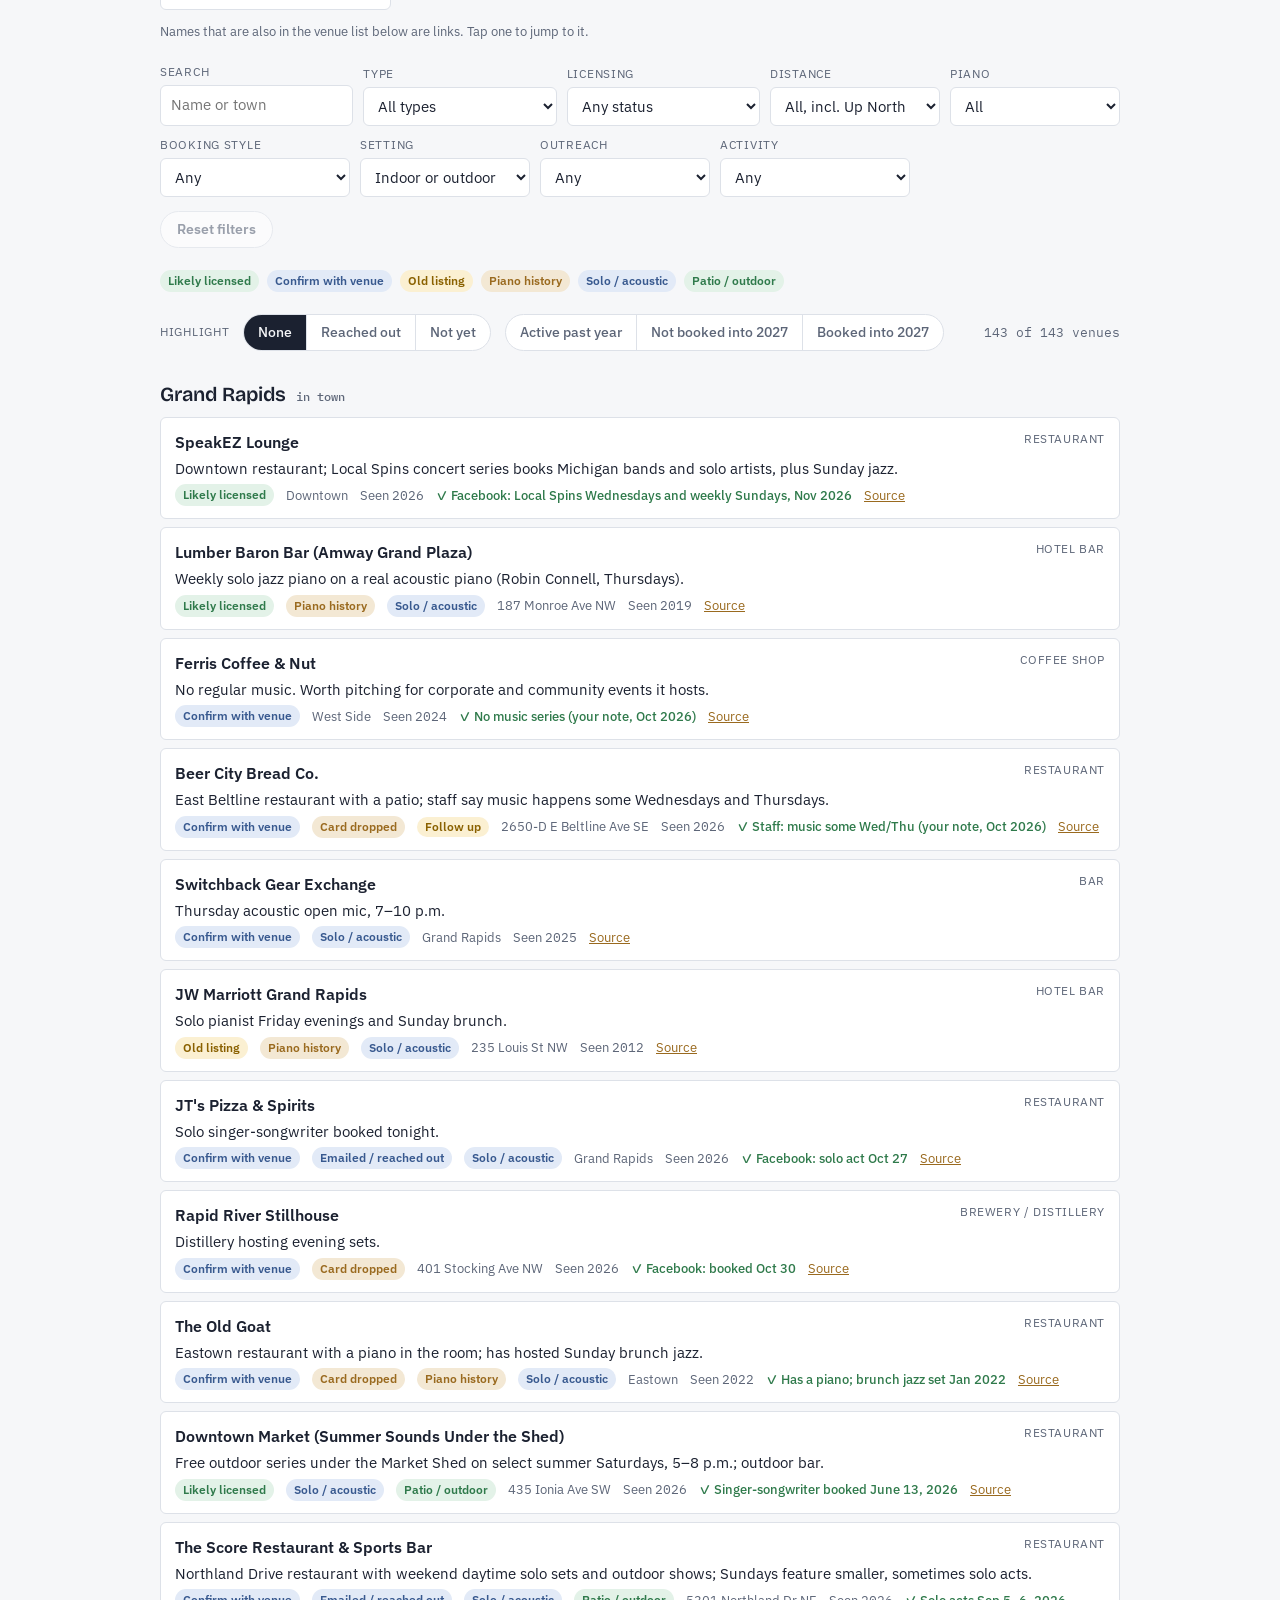
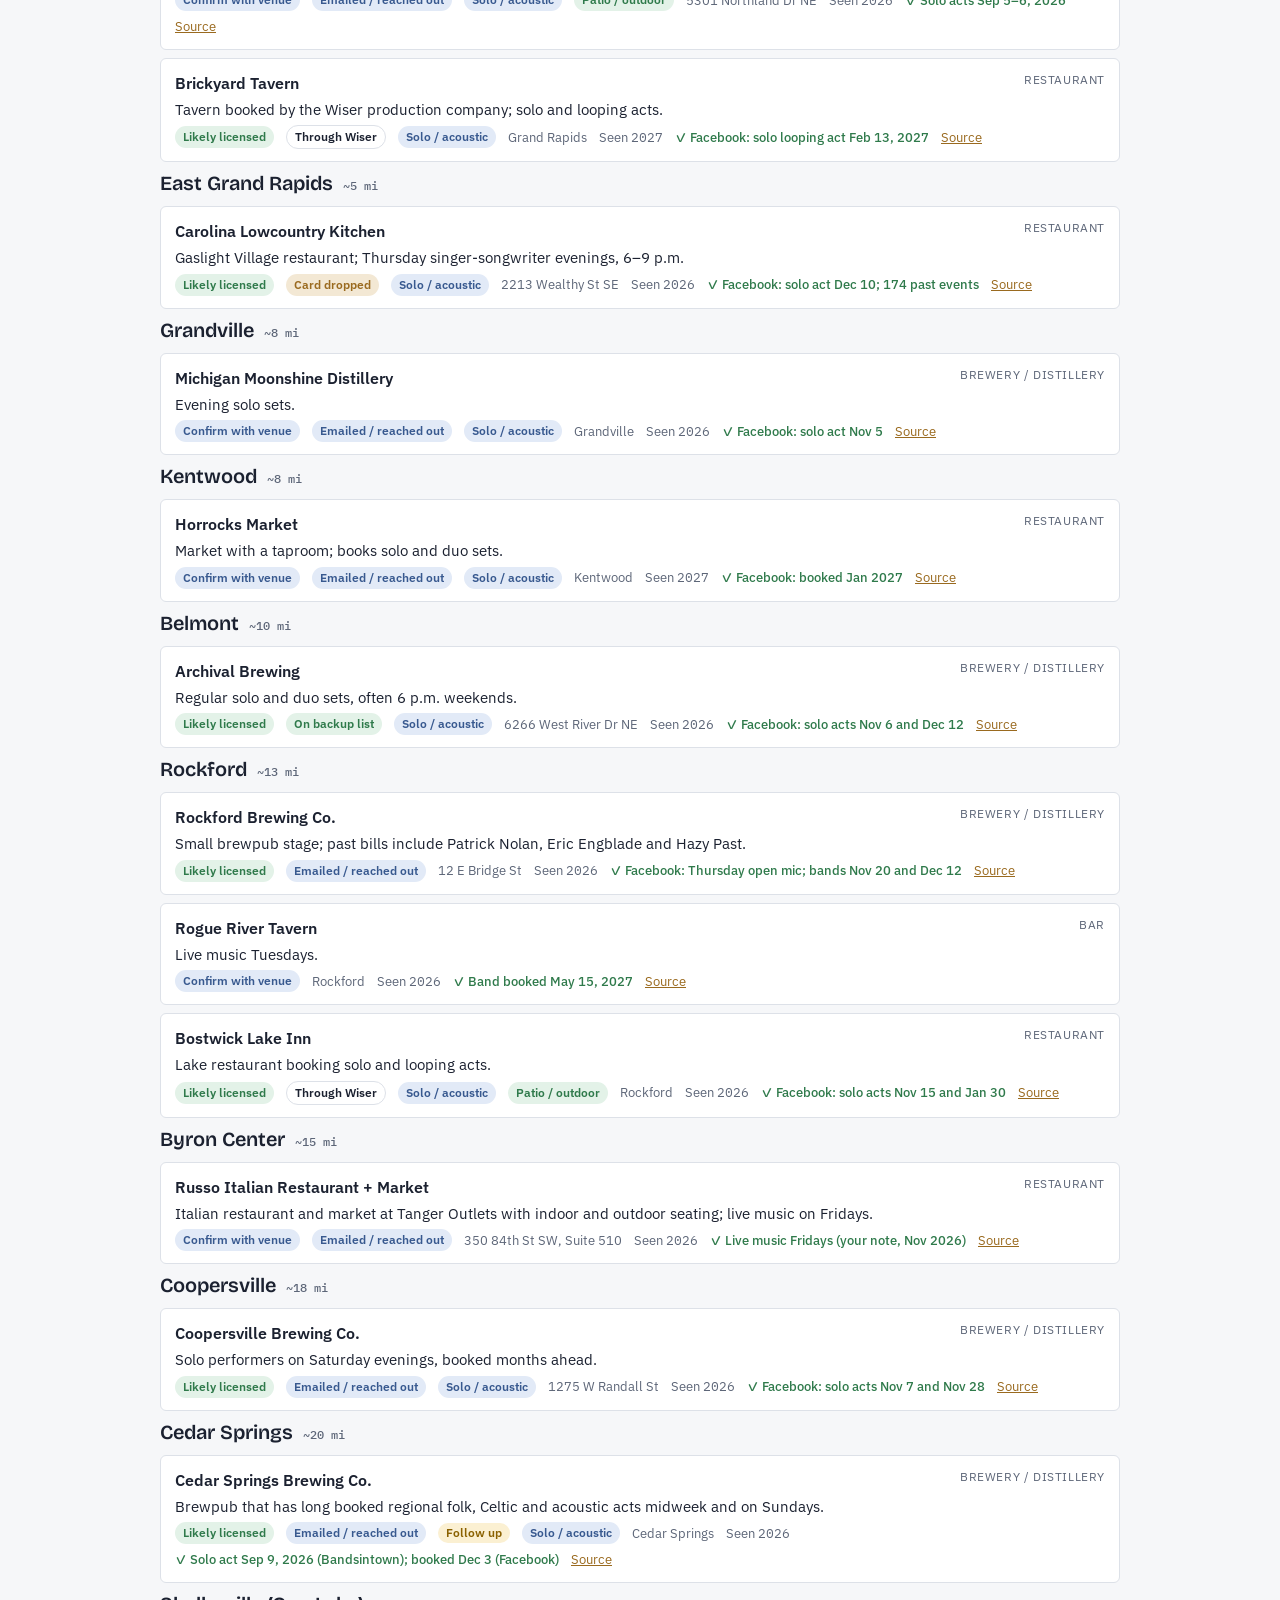
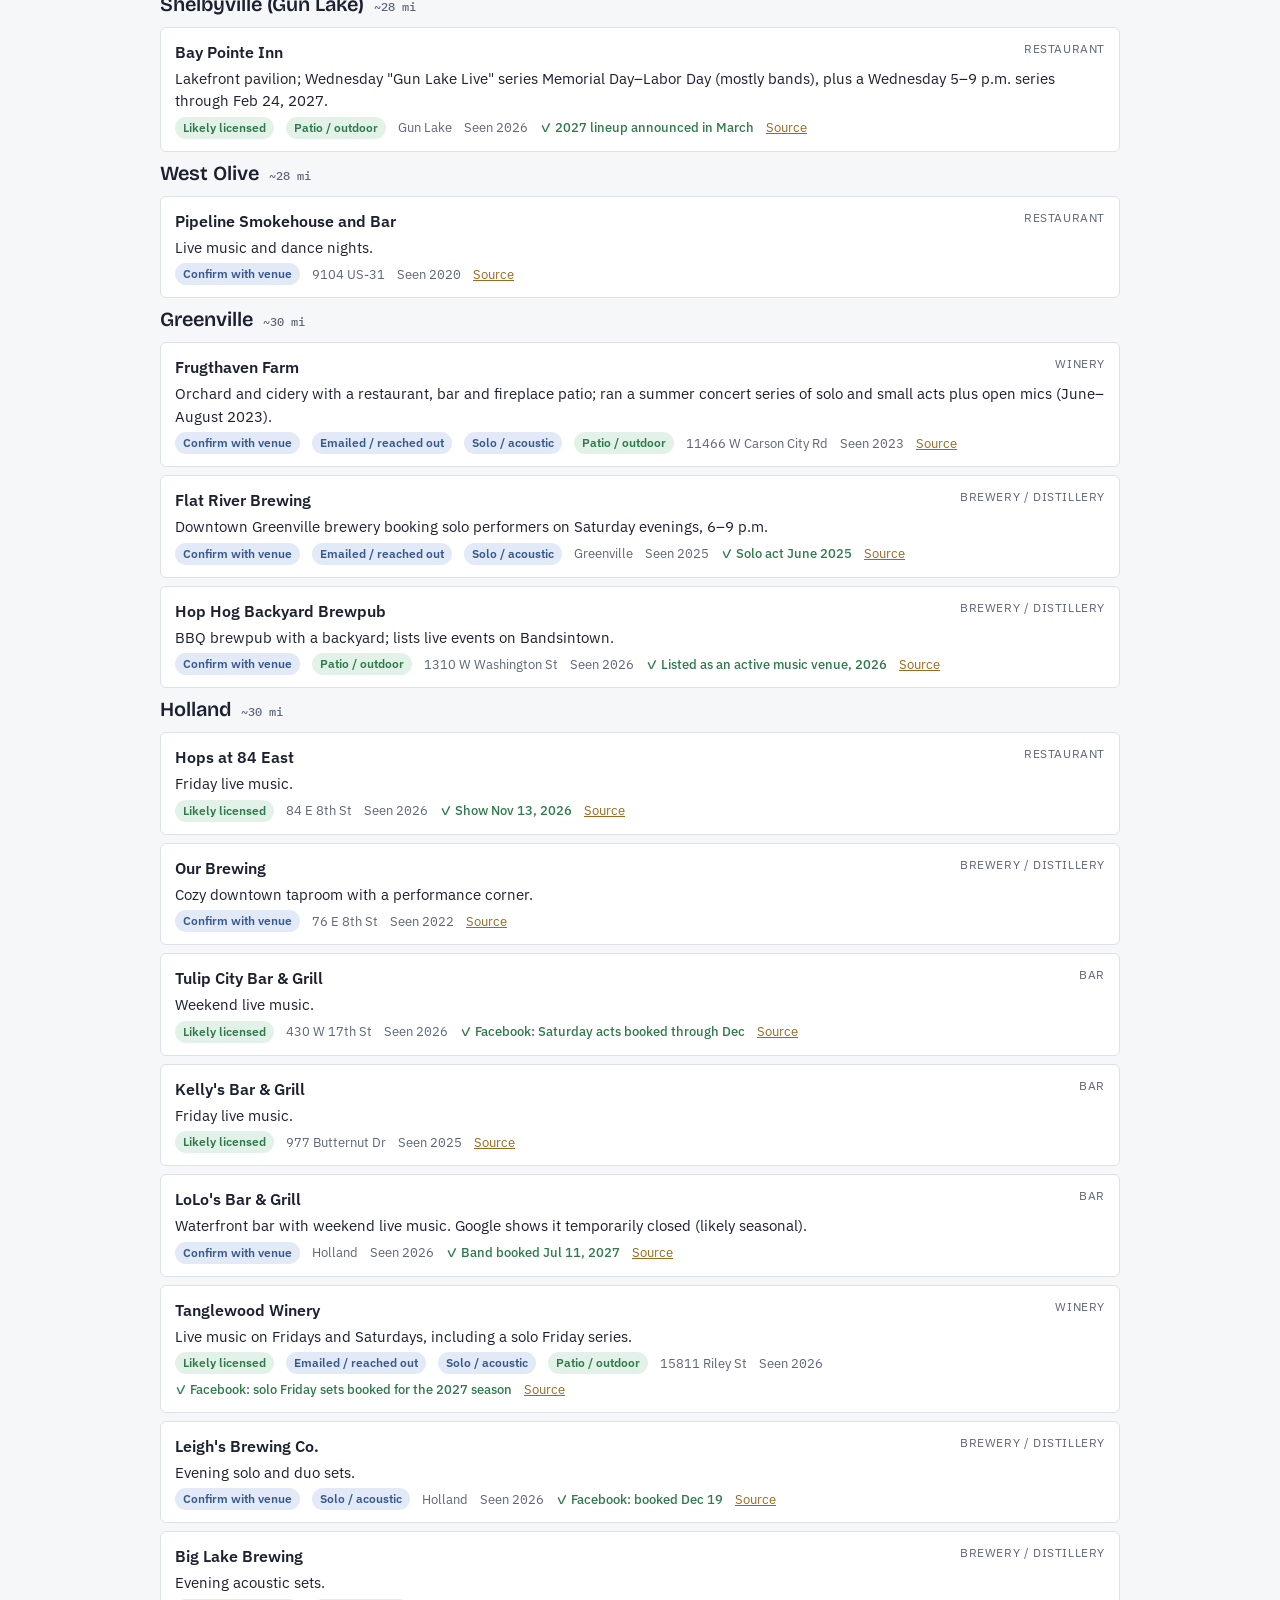
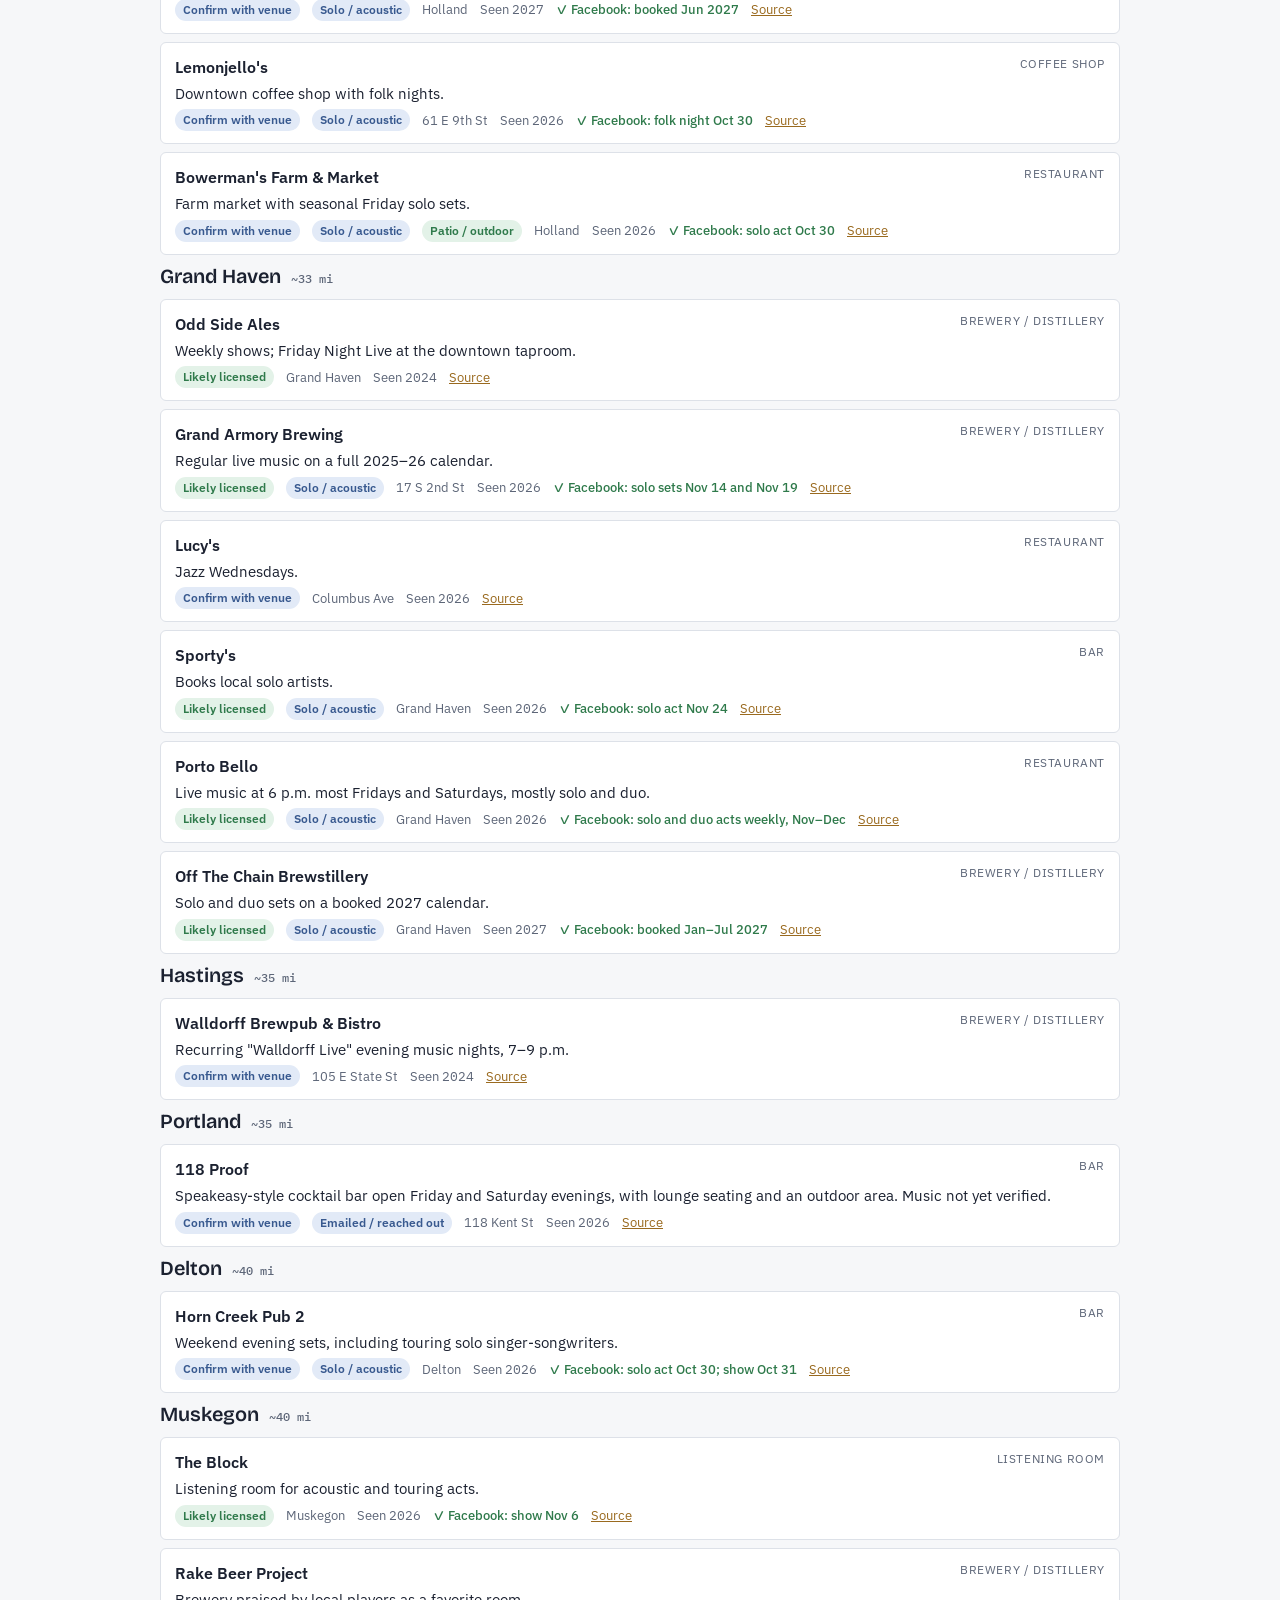
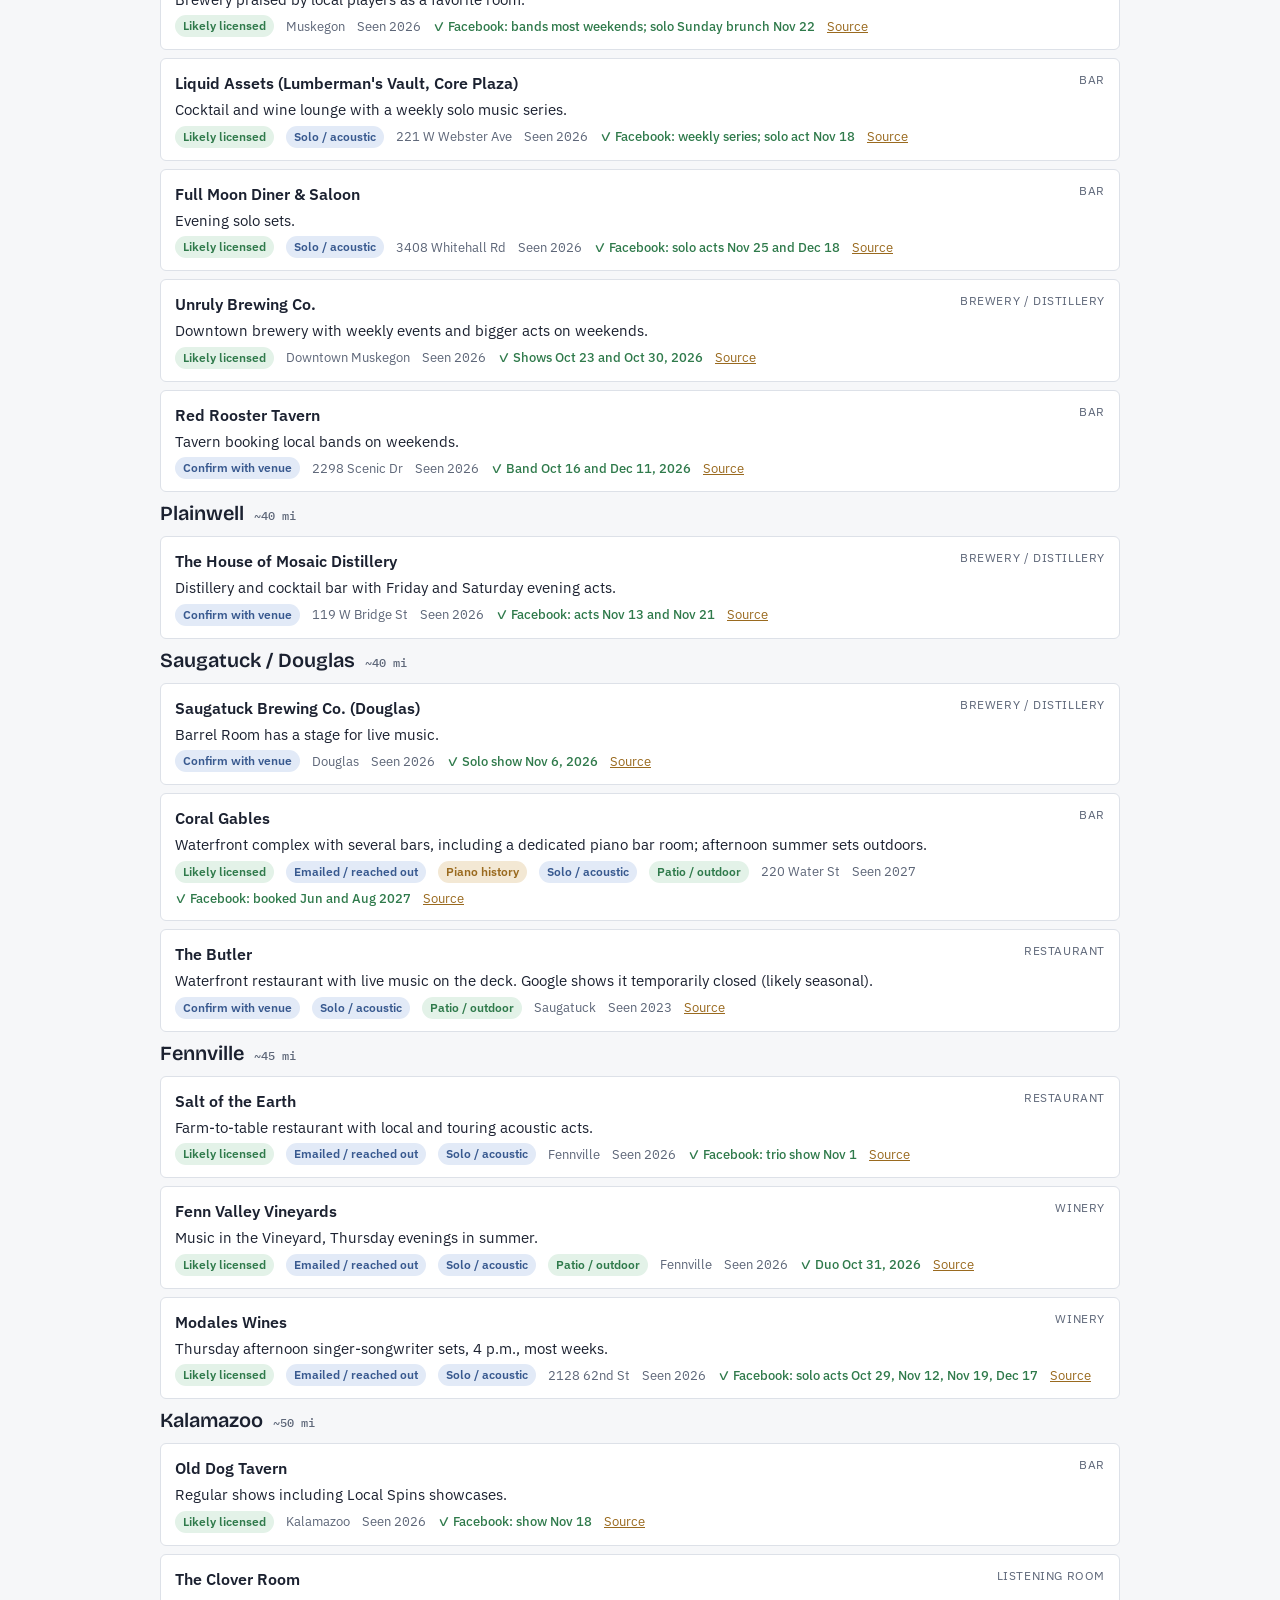
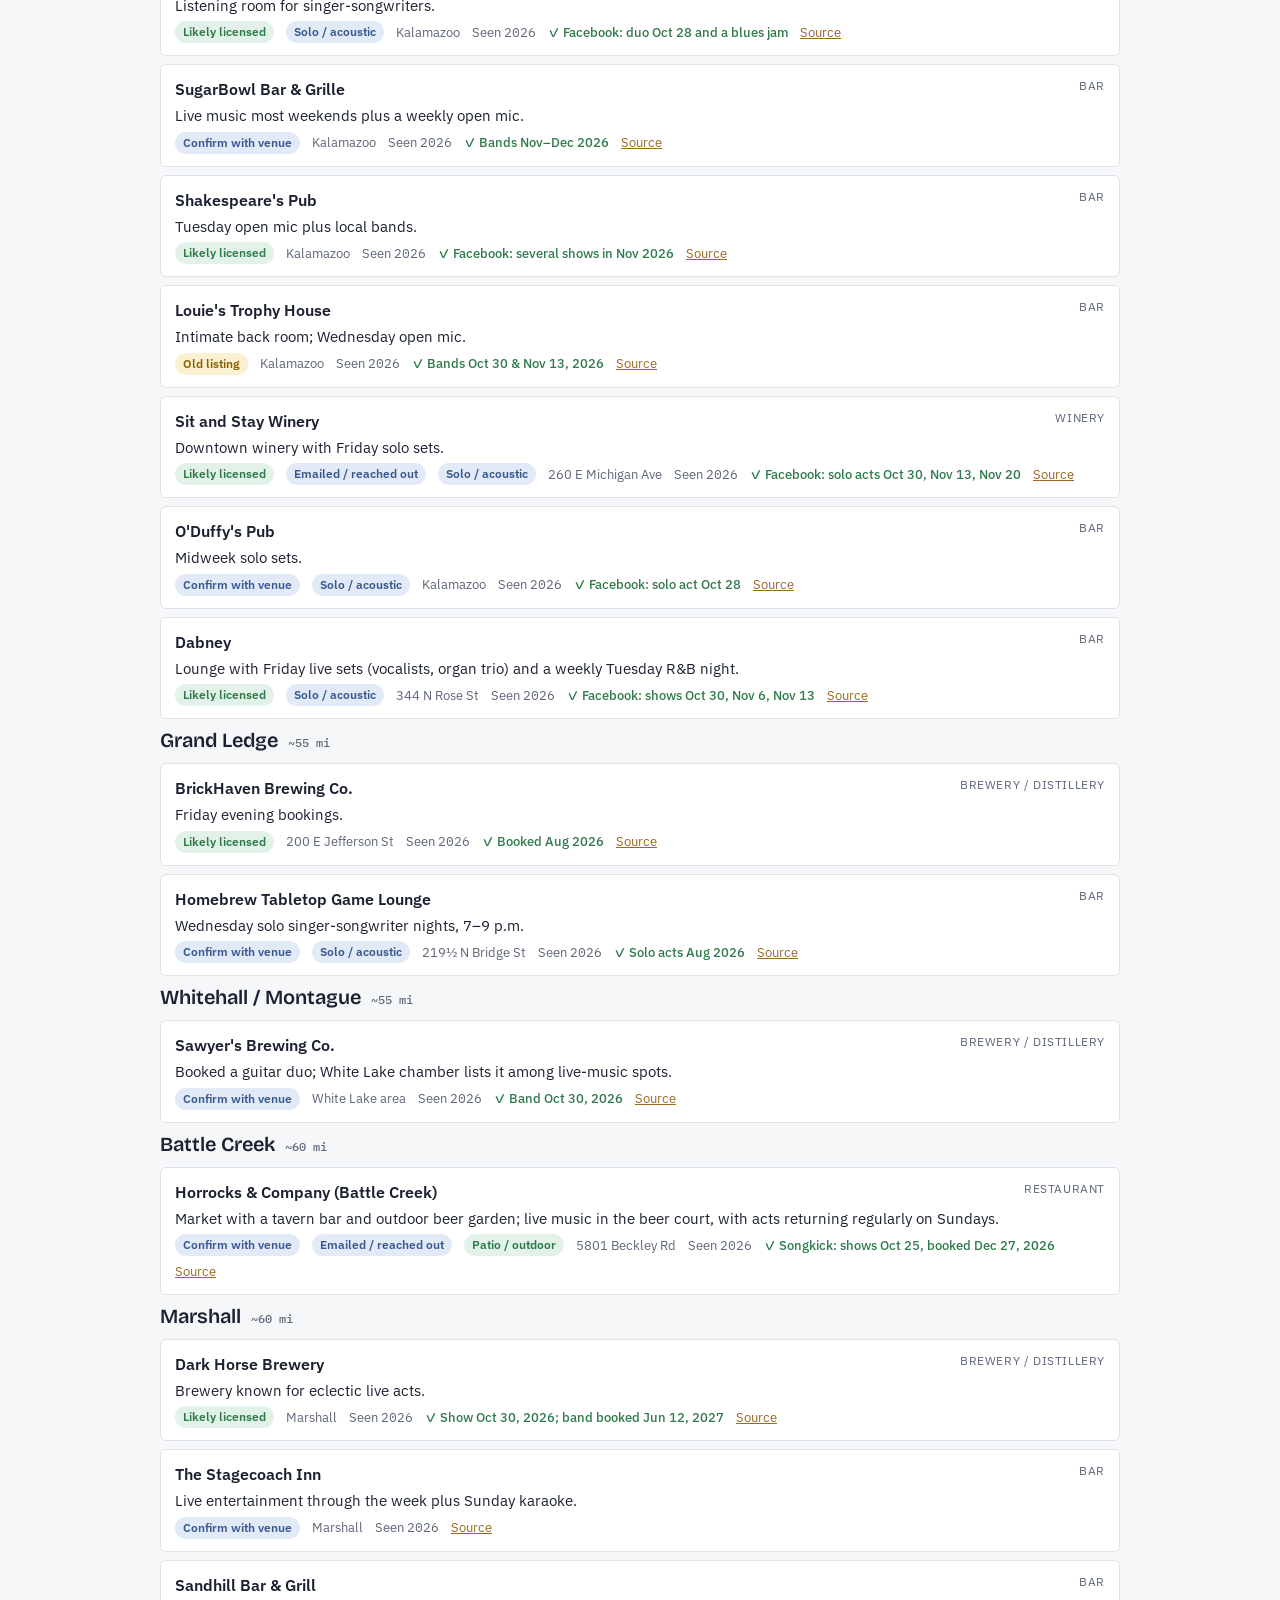
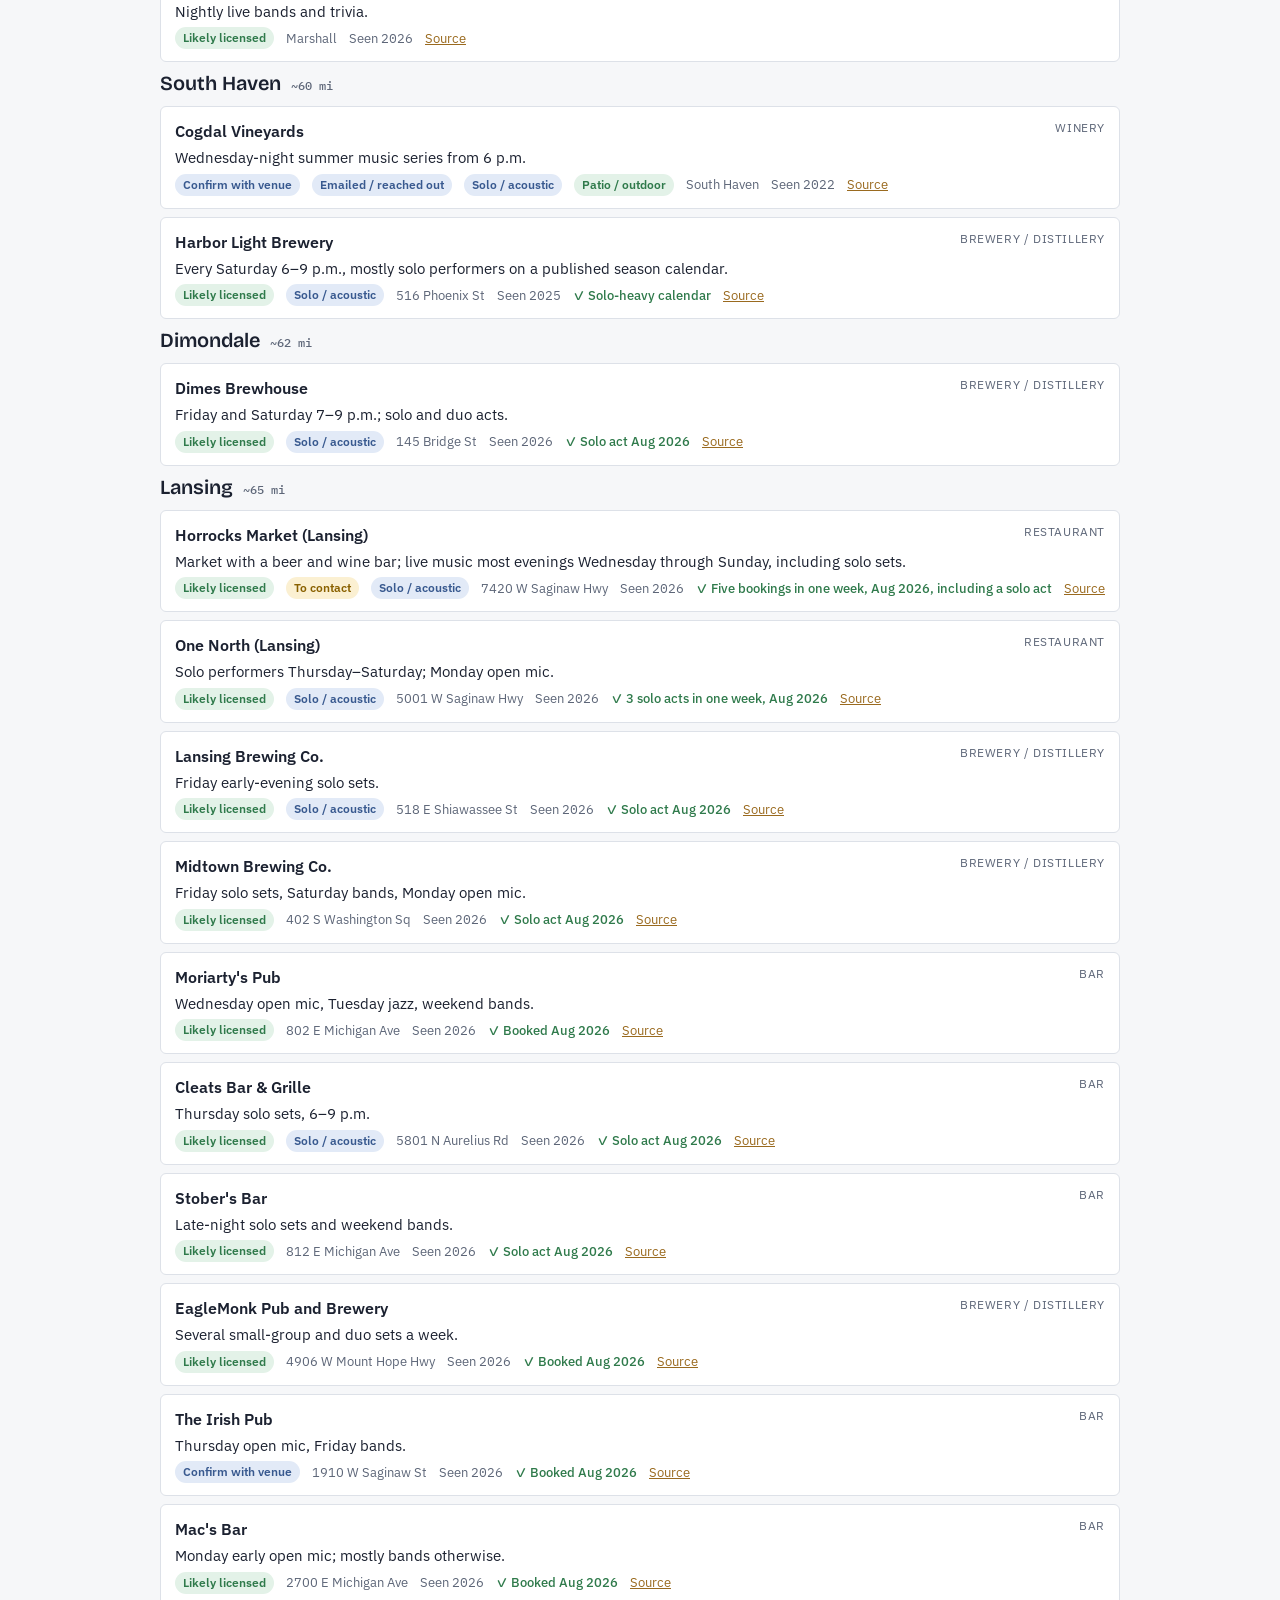
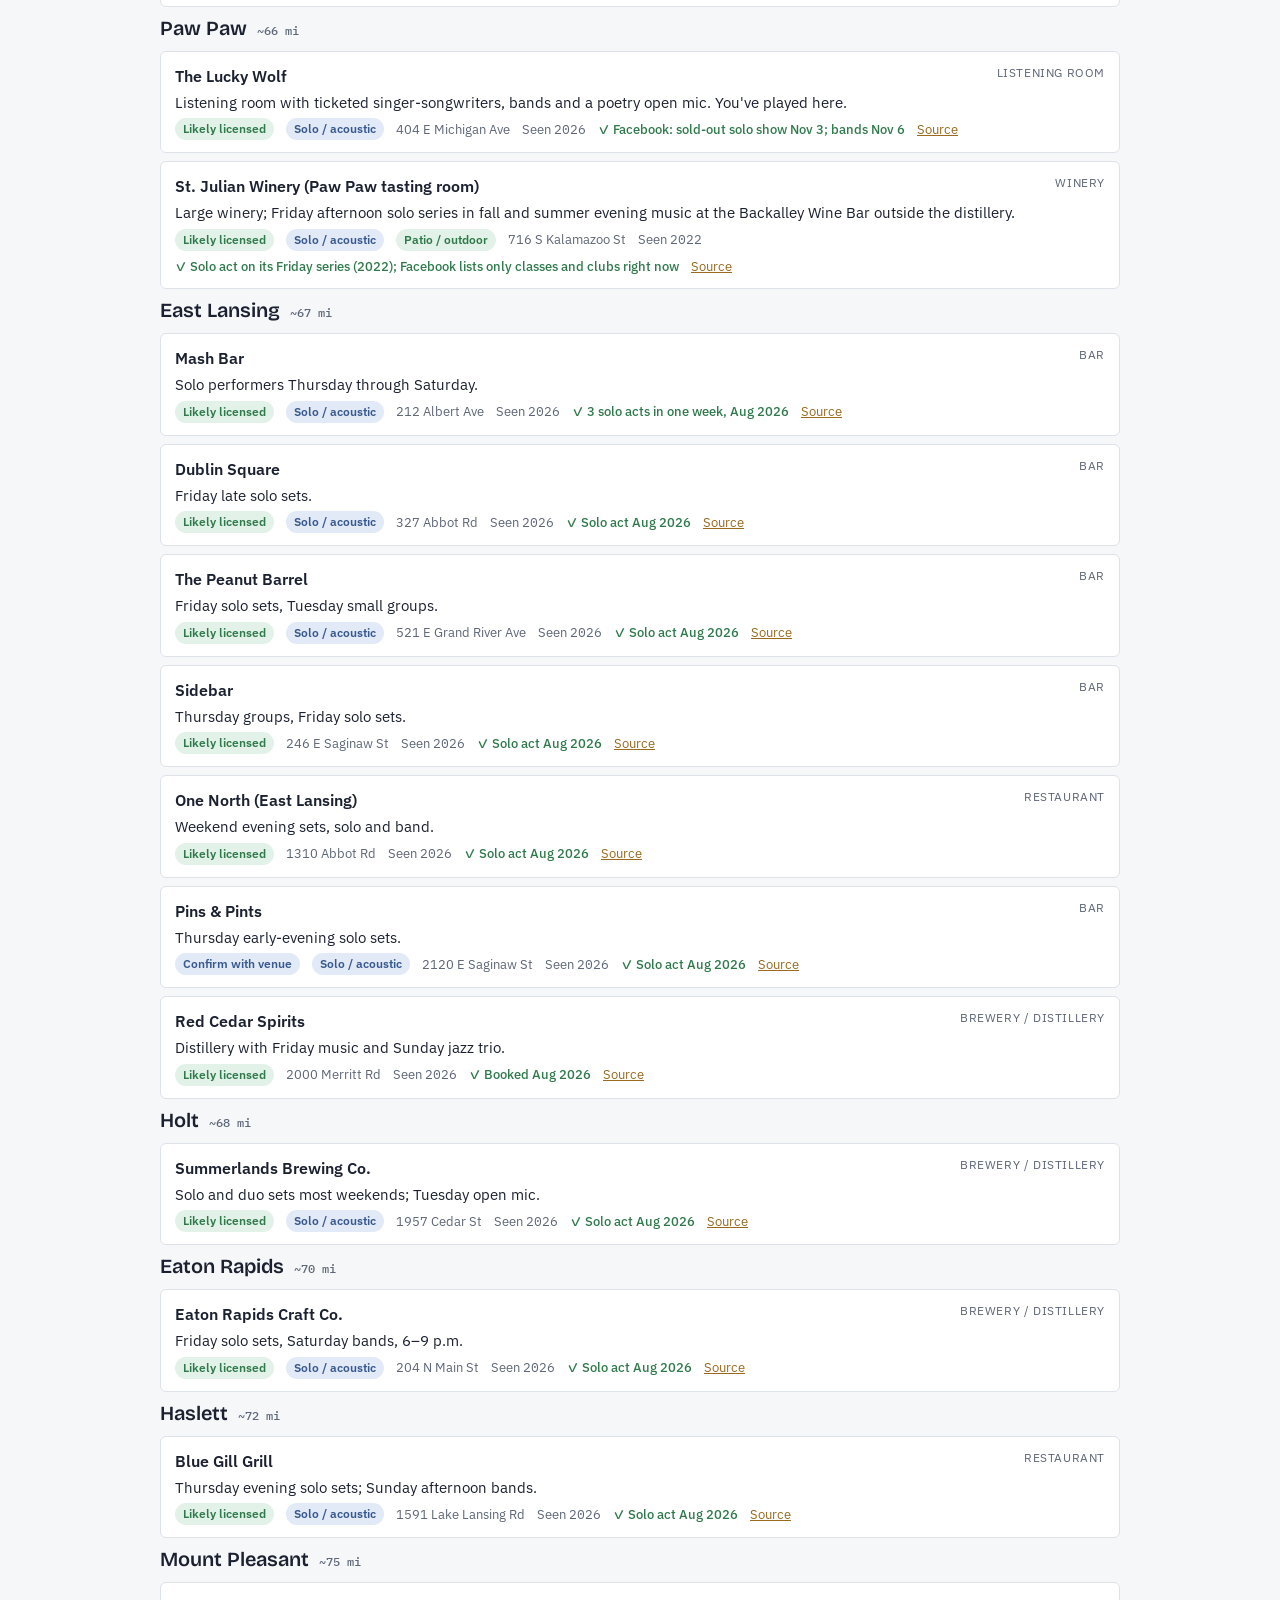
==== commit f440b798: "Gig venues: add Horrocks & Company (Battle Creek), web form Co-Authored-By: Claude Opus 5.5 <noreply" ====
--- a/gig-venues/index.html
+++ b/gig-venues/index.html
@@ -215,10 +215,10 @@
 </div>
 
 <script>
-const PT=new Set(["Boathouse Vineyards", "Blustone Vineyards", "Black Star Farms", "Leelanau Cellars", "Rudbeckia Winery & Burnt Marshmallow Brewstillery", "Ciccone Vineyard", "Pleasant Valley Farm & Vineyard", "The Fox Barn", "Lighthouse Bar & Grill", "Golden Sands Golf & Bucket Bar", "Round Barn Estate", "Dablon Vineyards", "Free Run Cellars", "Fruit Hills Winery & Orchard", "St. Julian Winery (Union Pier)", "Silver Harbor Brewing Co.", "Uncle John's Cider Mill", "Hop Hog Backyard Brewpub", "The Score Restaurant & Sports Bar", "Downtown Market (Summer Sounds Under the Shed)", "Bay Pointe Inn", "The Butler", "Cogdal Vineyards", "Bostwick Lake Inn", "Tanglewood Winery", "Fenn Valley Vineyards", "Coral Gables", "St. Julian Winery (Paw Paw tasting room)", "Bowerman's Farm & Market", "Frugthaven Farm"]);
+const PT=new Set(["Boathouse Vineyards", "Blustone Vineyards", "Black Star Farms", "Leelanau Cellars", "Rudbeckia Winery & Burnt Marshmallow Brewstillery", "Ciccone Vineyard", "Pleasant Valley Farm & Vineyard", "The Fox Barn", "Lighthouse Bar & Grill", "Golden Sands Golf & Bucket Bar", "Round Barn Estate", "Dablon Vineyards", "Free Run Cellars", "Fruit Hills Winery & Orchard", "St. Julian Winery (Union Pier)", "Silver Harbor Brewing Co.", "Uncle John's Cider Mill", "Hop Hog Backyard Brewpub", "The Score Restaurant & Sports Bar", "Downtown Market (Summer Sounds Under the Shed)", "Bay Pointe Inn", "The Butler", "Cogdal Vineyards", "Bostwick Lake Inn", "Tanglewood Winery", "Fenn Valley Vineyards", "Coral Gables", "St. Julian Winery (Paw Paw tasting room)", "Bowerman's Farm & Market", "Frugthaven Farm", "Horrocks & Company (Battle Creek)"]);
 const AC=new Set(["Chateau Grand Traverse", "Boathouse Vineyards", "Blustone Vineyards", "Black Star Farms", "Shady Lane Cellars", "Ciccone Vineyard", "Leelanau Cellars", "Dune Bird Winery", "Bel Lago Vineyards", "French Valley Vineyard", "Mackinaw Trail Winery", "Rudbeckia Winery & Burnt Marshmallow Brewstillery", "Chateau Chantal", "Uncle John's Cider Mill", "Pleasant Valley Farm & Vineyard", "The Fox Barn", "Ludington Bay Brewing Co.", "Jamesport Brewing Co.", "Plank's (Inn at Harbor Shores)", "Dablon Vineyards", "Filkins Vineyards", "Free Run Cellars", "Tabor Hill Winery & Restaurant", "Fruit Hills Winery & Orchard", "St. Julian Winery (Union Pier)", "Brickyard Tavern", "Horrocks Market (Lansing)", "Cedar Springs Brewing Co.", "Flat River Brewing", "The Score Restaurant & Sports Bar", "Downtown Market (Summer Sounds Under the Shed)", "Cogdal Vineyards", "The Butler", "The Old Goat", "Bowerman's Farm & Market", "Horn Creek Pub 2", "Dabney", "The Lucky Wolf", "St. Julian Winery (Paw Paw tasting room)", "Lumber Baron Bar (Amway Grand Plaza)", "Switchback Gear Exchange", "Tanglewood Winery", "Porto Bello", "Off The Chain Brewstillery", "Archival Brewing", "Coopersville Brewing Co.", "Bostwick Lake Inn", "Michigan Moonshine Distillery", "JT's Pizza & Spirits", "Horrocks Market", "Leigh's Brewing Co.", "Big Lake Brewing", "Coral Gables", "Sporty's", "Salt of the Earth", "Fenn Valley Vineyards", "The Clover Room", "Harbor Light Brewery", "Homebrew Tabletop Game Lounge", "One North (Lansing)", "Mash Bar", "Lansing Brewing Co.", "Cleats Bar & Grille", "Dimes Brewhouse", "Dublin Square", "The Peanut Barrel", "Pins & Pints", "Blue Gill Grill", "Eaton Rapids Craft Co.", "Summerlands Brewing Co.", "Carolina Lowcountry Kitchen", "Lemonjello's", "Liquid Assets (Lumberman's Vault, Core Plaza)", "Full Moon Diner & Saloon", "Modales Wines", "Sit and Stay Winery", "O'Duffy's Pub", "JW Marriott Grand Rapids", "Grand Armory Brewing", "Michigan Moonshine Distillery", "Frugthaven Farm"]);
 // Venues with a dated booking on or after Oct 28, 2025. Update when evidence changes.
-const RECENT=new Set(["Chateau Grand Traverse", "Chateau Chantal", "Blustone Vineyards", "Mackinaw Trail Winery", "SpeakEZ Lounge", "Rockford Brewing Co.", "Tulip City Bar & Grill", "Tanglewood Winery", "Grand Armory Brewing", "Lucy's", "Sporty's", "The Block", "Rake Beer Project", "Salt of the Earth", "Old Dog Tavern", "The Clover Room", "Shakespeare's Pub", "JT's Pizza & Spirits", "Horrocks Market", "Michigan Moonshine Distillery", "Archival Brewing", "Bostwick Lake Inn", "Coopersville Brewing Co.", "Cedar Springs Brewing Co.", "Leigh's Brewing Co.", "Big Lake Brewing", "Porto Bello", "Off The Chain Brewstillery", "Coral Gables", "Carolina Lowcountry Kitchen", "Rapid River Stillhouse", "Lemonjello's", "Liquid Assets (Lumberman's Vault, Core Plaza)", "Full Moon Diner & Saloon", "Modales Wines", "Sit and Stay Winery", "O'Duffy's Pub", "Bowerman's Farm & Market", "Horn Creek Pub 2", "The House of Mosaic Distillery", "Dabney", "The Lucky Wolf", "Downtown Market (Summer Sounds Under the Shed)", "Bay Pointe Inn", "The Score Restaurant & Sports Bar", "Unruly Brewing Co.", "Red Rooster Tavern", "Horrocks Market (Lansing)", "Brickyard Tavern", "BrickHaven Brewing Co.", "Homebrew Tabletop Game Lounge", "Dimes Brewhouse", "One North (Lansing)", "Lansing Brewing Co.", "Midtown Brewing Co.", "Moriarty's Pub", "Cleats Bar & Grille", "Stober's Bar", "EagleMonk Pub and Brewery", "The Irish Pub", "Mac's Bar", "Mash Bar", "Dublin Square", "The Peanut Barrel", "Sidebar", "One North (East Lansing)", "Pins & Pints", "Red Cedar Spirits", "Summerlands Brewing Co.", "Eaton Rapids Craft Co.", "Blue Gill Grill", "Uncle John's Cider Mill", "Plank's (Inn at Harbor Shores)", "Local Pour", "Goshen Brewing Co.", "JD's Stage Bistro", "Rogue River Tavern", "Hops at 84 East", "LoLo's Bar & Grill", "Saugatuck Brewing Co. (Douglas)", "Fenn Valley Vineyards", "SugarBowl Bar & Grille", "Louie's Trophy House", "Pleasant Valley Farm & Vineyard", "The Fox Barn", "The Livery", "Ludington Bay Brewing Co.", "Jamesport Brewing Co.", "The Mitten Bar", "Round Barn Estate", "Filkins Vineyards", "River Saint Joe", "Left Foot Charley", "Rove Estate", "Shady Lane Cellars", "Leelanau Cellars", "Dune Bird Winery", "Bel Lago Vineyards", "French Valley Vineyard", "Sawyer's Brewing Co.", "Dark Horse Brewery", "Beer City Bread Co.", "Russo Italian Restaurant + Market"]);
+const RECENT=new Set(["Chateau Grand Traverse", "Chateau Chantal", "Blustone Vineyards", "Mackinaw Trail Winery", "SpeakEZ Lounge", "Rockford Brewing Co.", "Tulip City Bar & Grill", "Tanglewood Winery", "Grand Armory Brewing", "Lucy's", "Sporty's", "The Block", "Rake Beer Project", "Salt of the Earth", "Old Dog Tavern", "The Clover Room", "Shakespeare's Pub", "JT's Pizza & Spirits", "Horrocks Market", "Michigan Moonshine Distillery", "Archival Brewing", "Bostwick Lake Inn", "Coopersville Brewing Co.", "Cedar Springs Brewing Co.", "Leigh's Brewing Co.", "Big Lake Brewing", "Porto Bello", "Off The Chain Brewstillery", "Coral Gables", "Carolina Lowcountry Kitchen", "Rapid River Stillhouse", "Lemonjello's", "Liquid Assets (Lumberman's Vault, Core Plaza)", "Full Moon Diner & Saloon", "Modales Wines", "Sit and Stay Winery", "O'Duffy's Pub", "Bowerman's Farm & Market", "Horn Creek Pub 2", "The House of Mosaic Distillery", "Dabney", "The Lucky Wolf", "Downtown Market (Summer Sounds Under the Shed)", "Bay Pointe Inn", "The Score Restaurant & Sports Bar", "Unruly Brewing Co.", "Red Rooster Tavern", "Horrocks Market (Lansing)", "Brickyard Tavern", "BrickHaven Brewing Co.", "Homebrew Tabletop Game Lounge", "Dimes Brewhouse", "One North (Lansing)", "Lansing Brewing Co.", "Midtown Brewing Co.", "Moriarty's Pub", "Cleats Bar & Grille", "Stober's Bar", "EagleMonk Pub and Brewery", "The Irish Pub", "Mac's Bar", "Mash Bar", "Dublin Square", "The Peanut Barrel", "Sidebar", "One North (East Lansing)", "Pins & Pints", "Red Cedar Spirits", "Summerlands Brewing Co.", "Eaton Rapids Craft Co.", "Blue Gill Grill", "Uncle John's Cider Mill", "Plank's (Inn at Harbor Shores)", "Local Pour", "Goshen Brewing Co.", "JD's Stage Bistro", "Rogue River Tavern", "Hops at 84 East", "LoLo's Bar & Grill", "Saugatuck Brewing Co. (Douglas)", "Fenn Valley Vineyards", "SugarBowl Bar & Grille", "Louie's Trophy House", "Pleasant Valley Farm & Vineyard", "The Fox Barn", "The Livery", "Ludington Bay Brewing Co.", "Jamesport Brewing Co.", "The Mitten Bar", "Round Barn Estate", "Filkins Vineyards", "River Saint Joe", "Left Foot Charley", "Rove Estate", "Shady Lane Cellars", "Leelanau Cellars", "Dune Bird Winery", "Bel Lago Vineyards", "French Valley Vineyard", "Sawyer's Brewing Co.", "Dark Horse Brewery", "Beer City Bread Co.", "Russo Italian Restaurant + Market", "Horrocks & Company (Battle Creek)"]);
 const T={b:"Bar",r:"Restaurant",c:"Coffee shop",w:"Brewery / distillery",v:"Winery",l:"Listening room",h:"Hotel bar"};
 const V=[
 // Grand Rapids
@@ -299,6 +299,7 @@
 ["Muskegon", 40, "Unruly Brewing Co.", "w", "Downtown brewery with weekly events and bigger acts on weekends.", "likely", 2026, 0, "Downtown Muskegon", "https://happeningnext.com/muskegon/live-music", "Shows Oct 23 and Oct 30, 2026"],
 ["Muskegon", 40, "Red Rooster Tavern", "b", "Tavern booking local bands on weekends.", "confirm", 2026, 0, "2298 Scenic Dr", "https://happeningnext.com/muskegon/live-music", "Band Oct 16 and Dec 11, 2026"],
 ["Lansing",65,"Horrocks Market (Lansing)","r","Market with a beer and wine bar; live music most evenings Wednesday through Sunday, including solo sets.","likely",2026,0,"7420 W Saginaw Hwy","https://lansingcitypulse.com/live-local-week-of-aug-12-2026/","Five bookings in one week, Aug 2026, including a solo act"],
+["Battle Creek", 60, "Horrocks & Company (Battle Creek)", "r", "Market with a tavern bar and outdoor beer garden; live music in the beer court, with acts returning regularly on Sundays.", "confirm", 2026, 0, "5801 Beckley Rd", "https://www.songkick.com/venues/4596397-horrocks-tavern", "Songkick: shows Oct 25, booked Dec 27, 2026"],
 ["Grand Rapids", 0, "Brickyard Tavern", "r", "Tavern booked by the Wiser production company; solo and looping acts.", "likely", 2027, 0, "Grand Rapids", "https://www.facebook.com/search/events/?q=Chris%20Clayton%20live", "Facebook: solo looping act Feb 13, 2027"],
 // 75–120 mile ring, Oct 28 2026
 ["St. Johns", 80, "Uncle John's Cider Mill", "v", "Cider mill and winery with weekend duo and solo sets in season.", "likely", 2026, 0, "St. Johns", "https://www.facebook.com/search/events/?q=acoustic%20Grand%20Haven", "Facebook: duo booked Oct 30, 2026"],
@@ -408,6 +409,7 @@
 {n:"Flat River Brewing",town:"Greenville",st:"email",d:"2026-11-04",note:"Reached out via web form.",v:"Flat River Brewing"},
 {n:"Dablon Vineyards",town:"Baroda",st:"email",d:"2026-11-04",v:"Dablon Vineyards"},
 {n:"Frugthaven Farm",town:"Greenville",st:"email",d:"2026-11-04",v:"Frugthaven Farm"},
+{n:"Horrocks & Company",town:"Battle Creek",st:"email",d:"2026-11-05",note:"Reached out via web form.",v:"Horrocks & Company (Battle Creek)"},
 {n:"Rapid River Stillhouse",town:"Grand Rapids",st:"card",d:"2026-10-15",da:1,v:"Rapid River Stillhouse"},
 {n:"The Old Goat",town:"Grand Rapids",st:"card",d:"2026-10-15",da:1,v:"The Old Goat"},
 {n:"Winter Inn",town:"Greenville",st:"card",d:"2026-10-15",da:1},
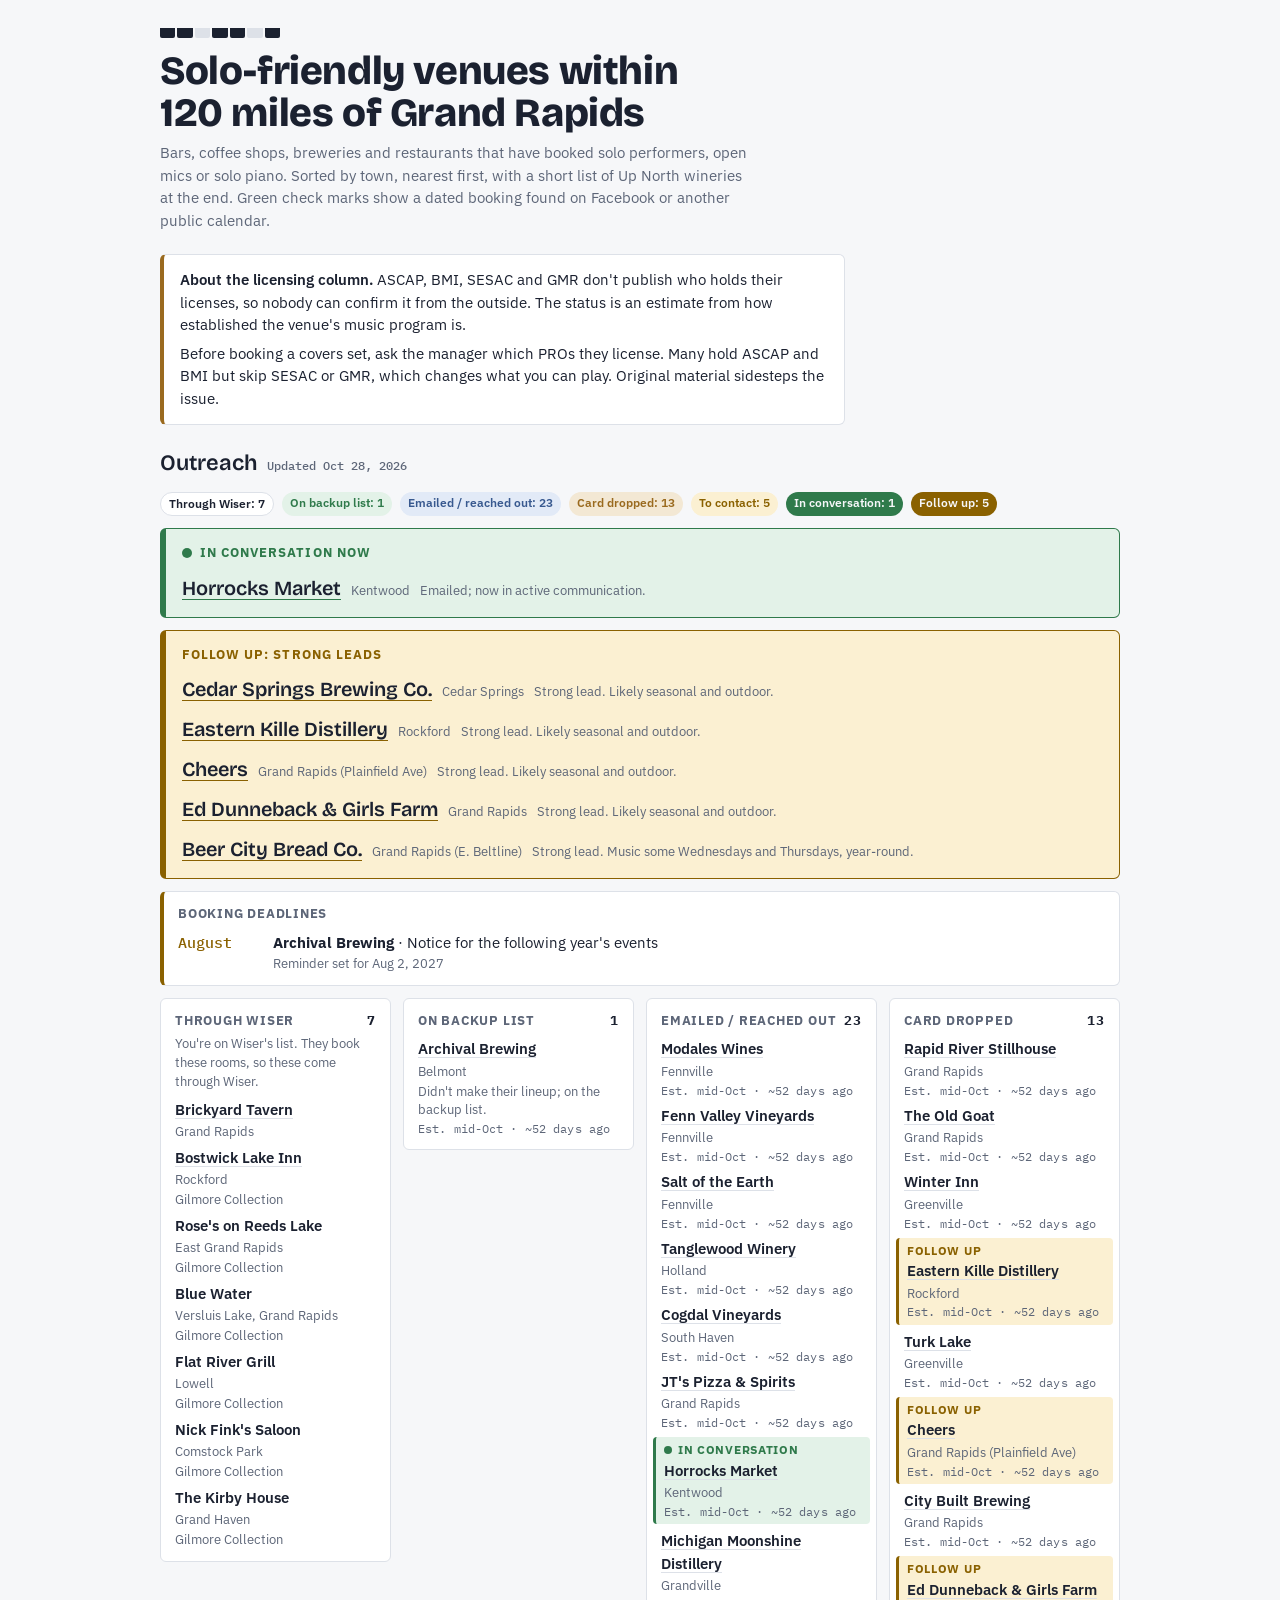
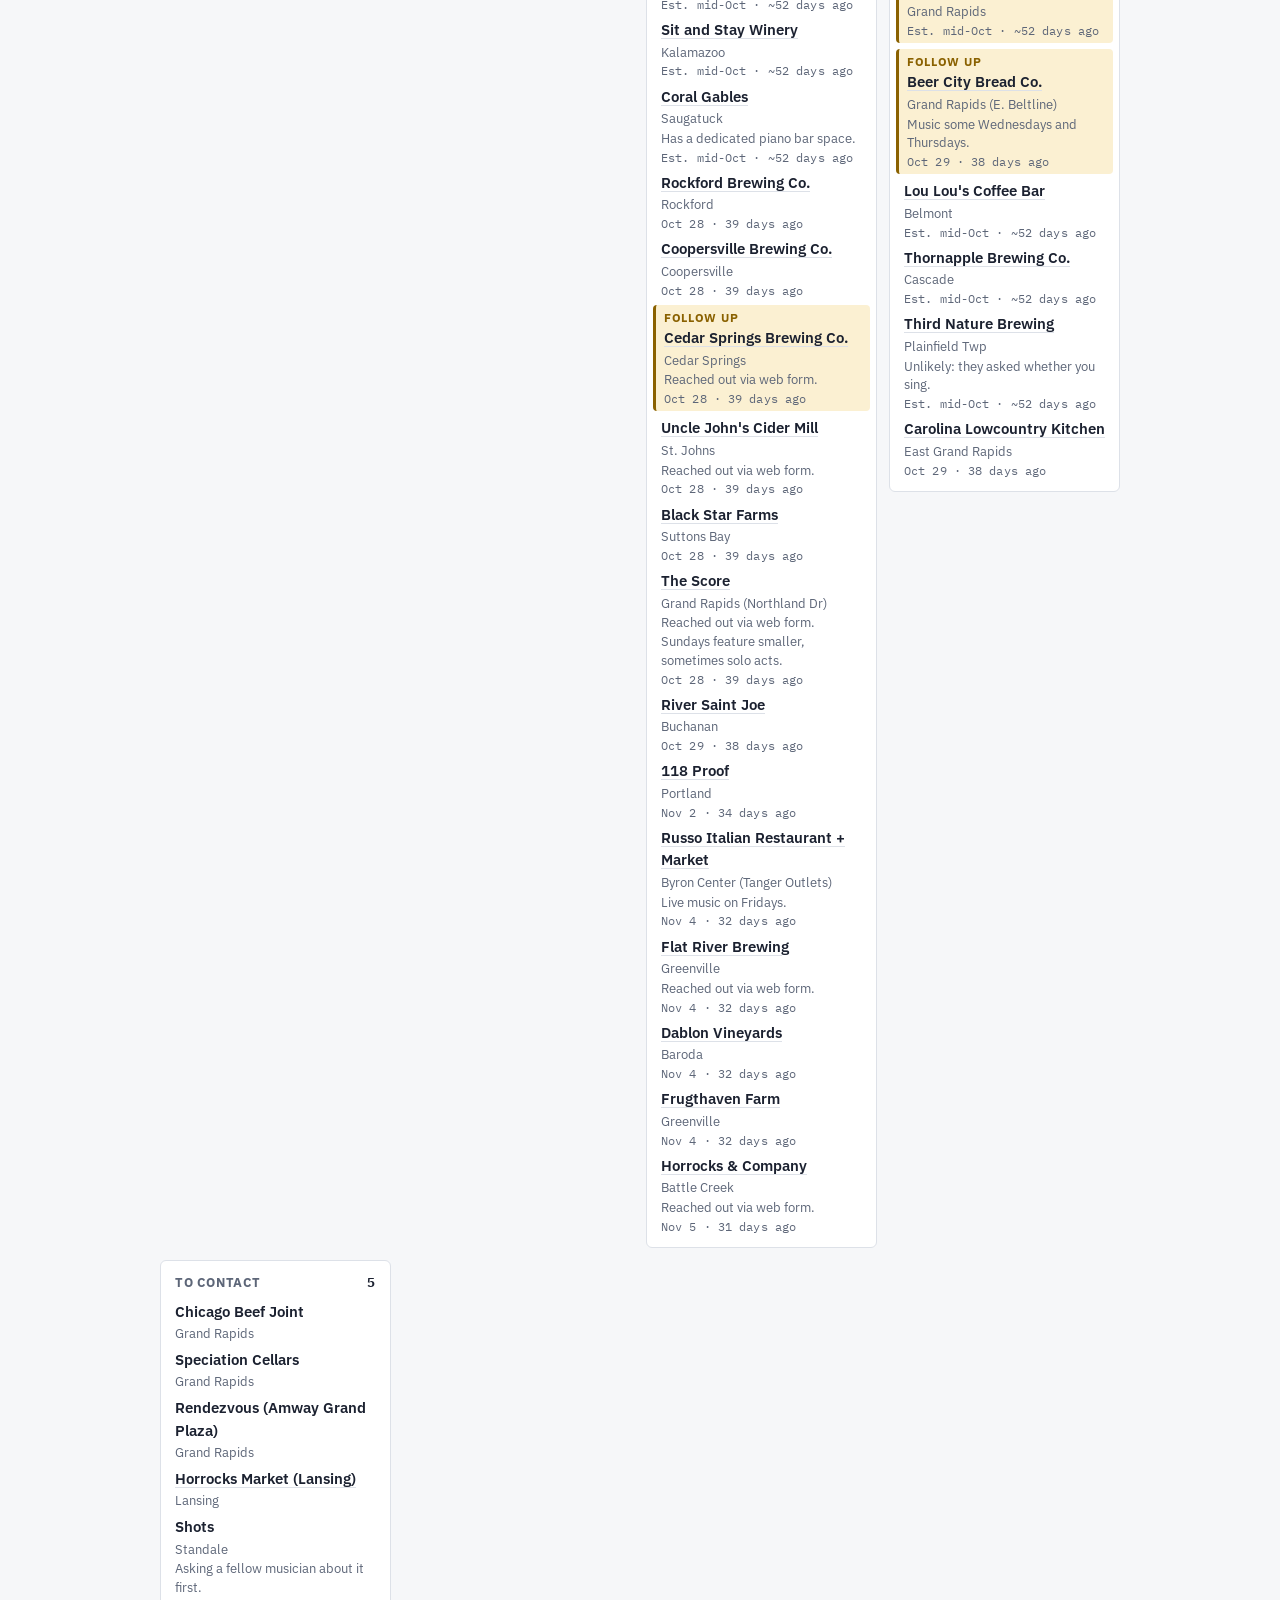
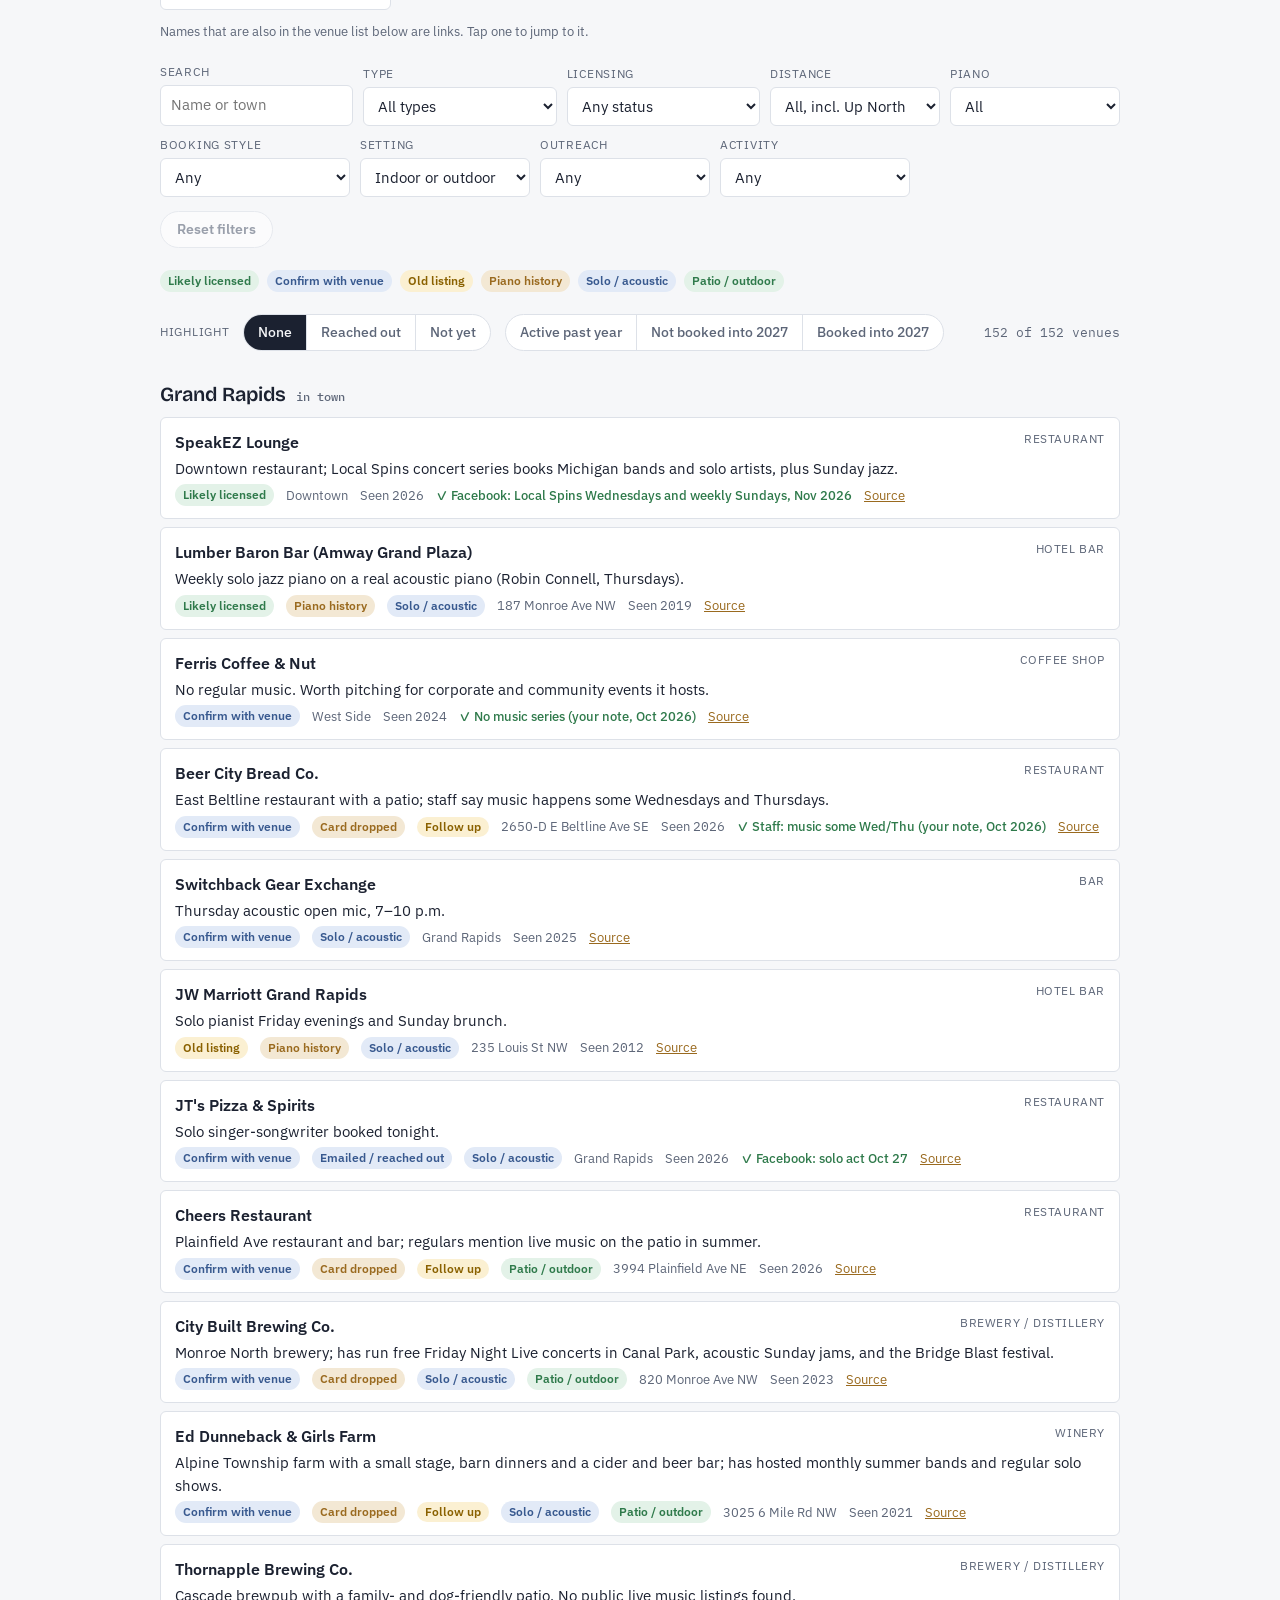
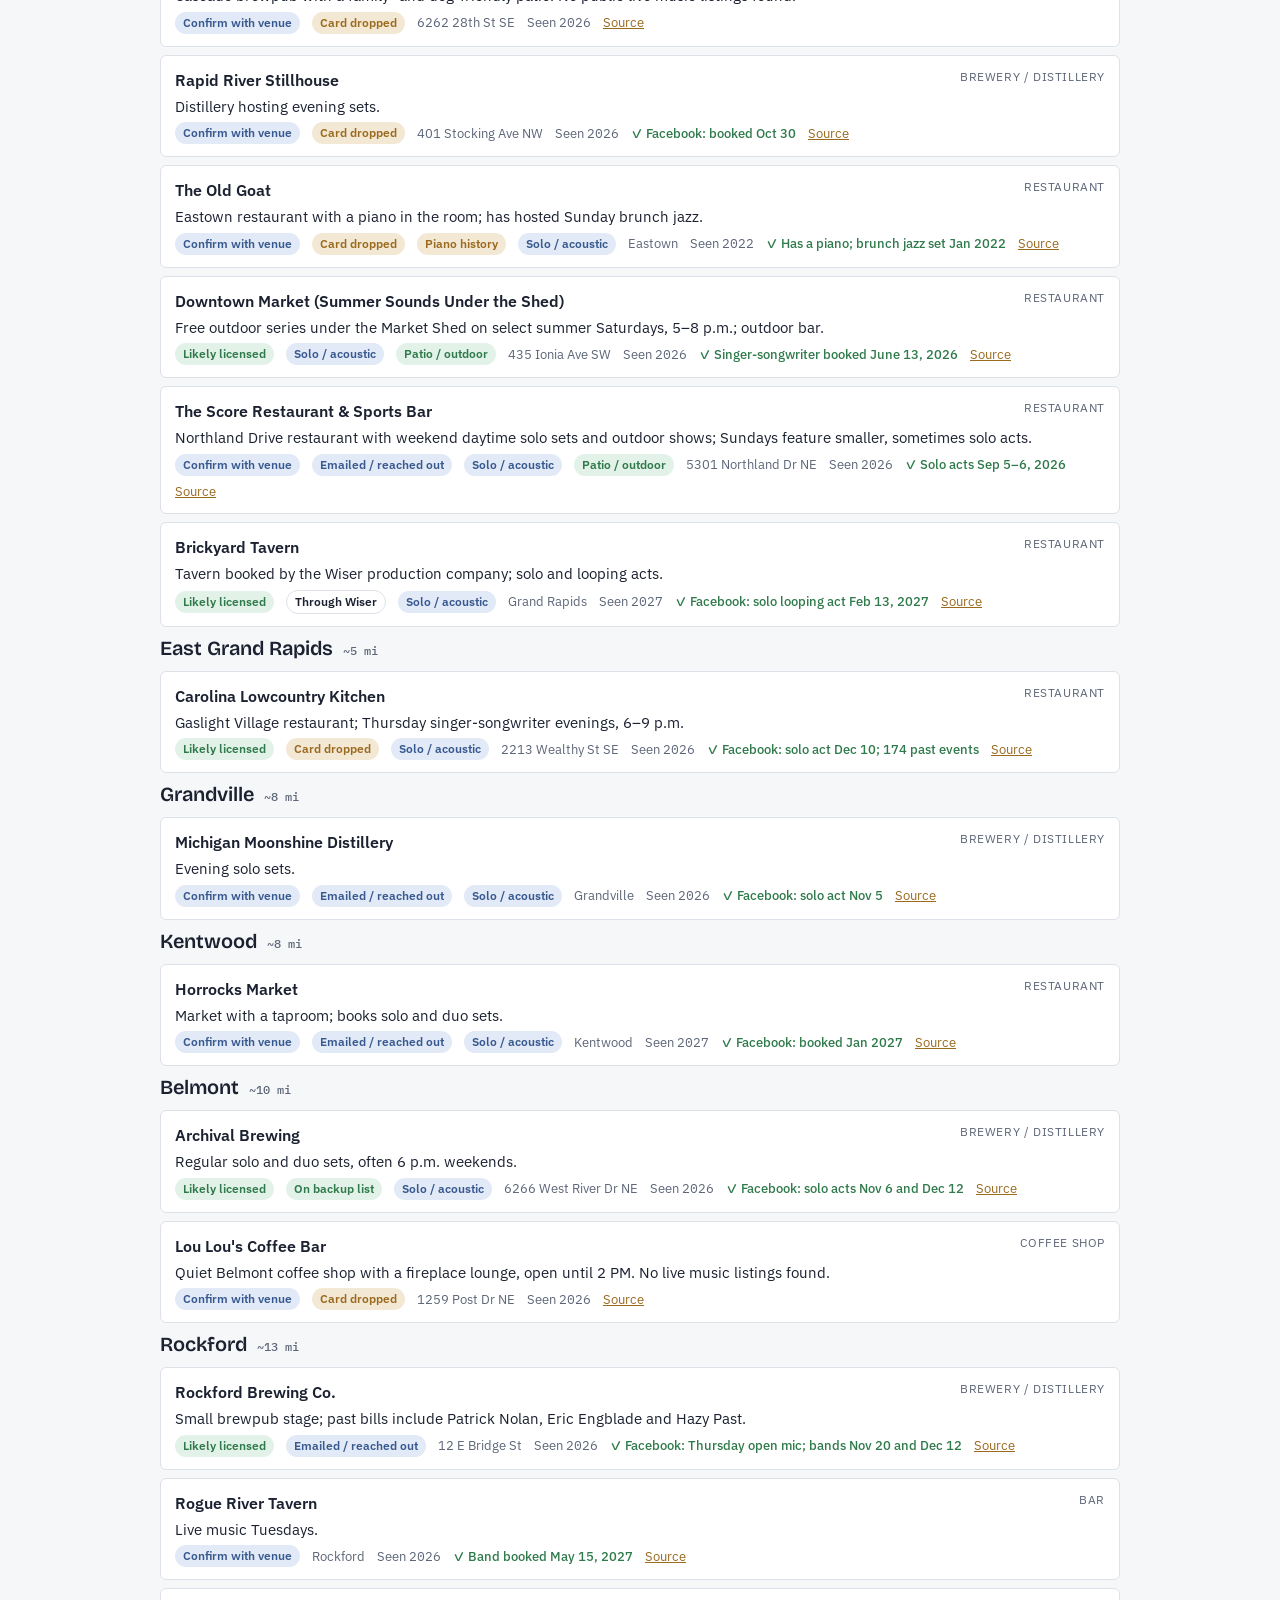
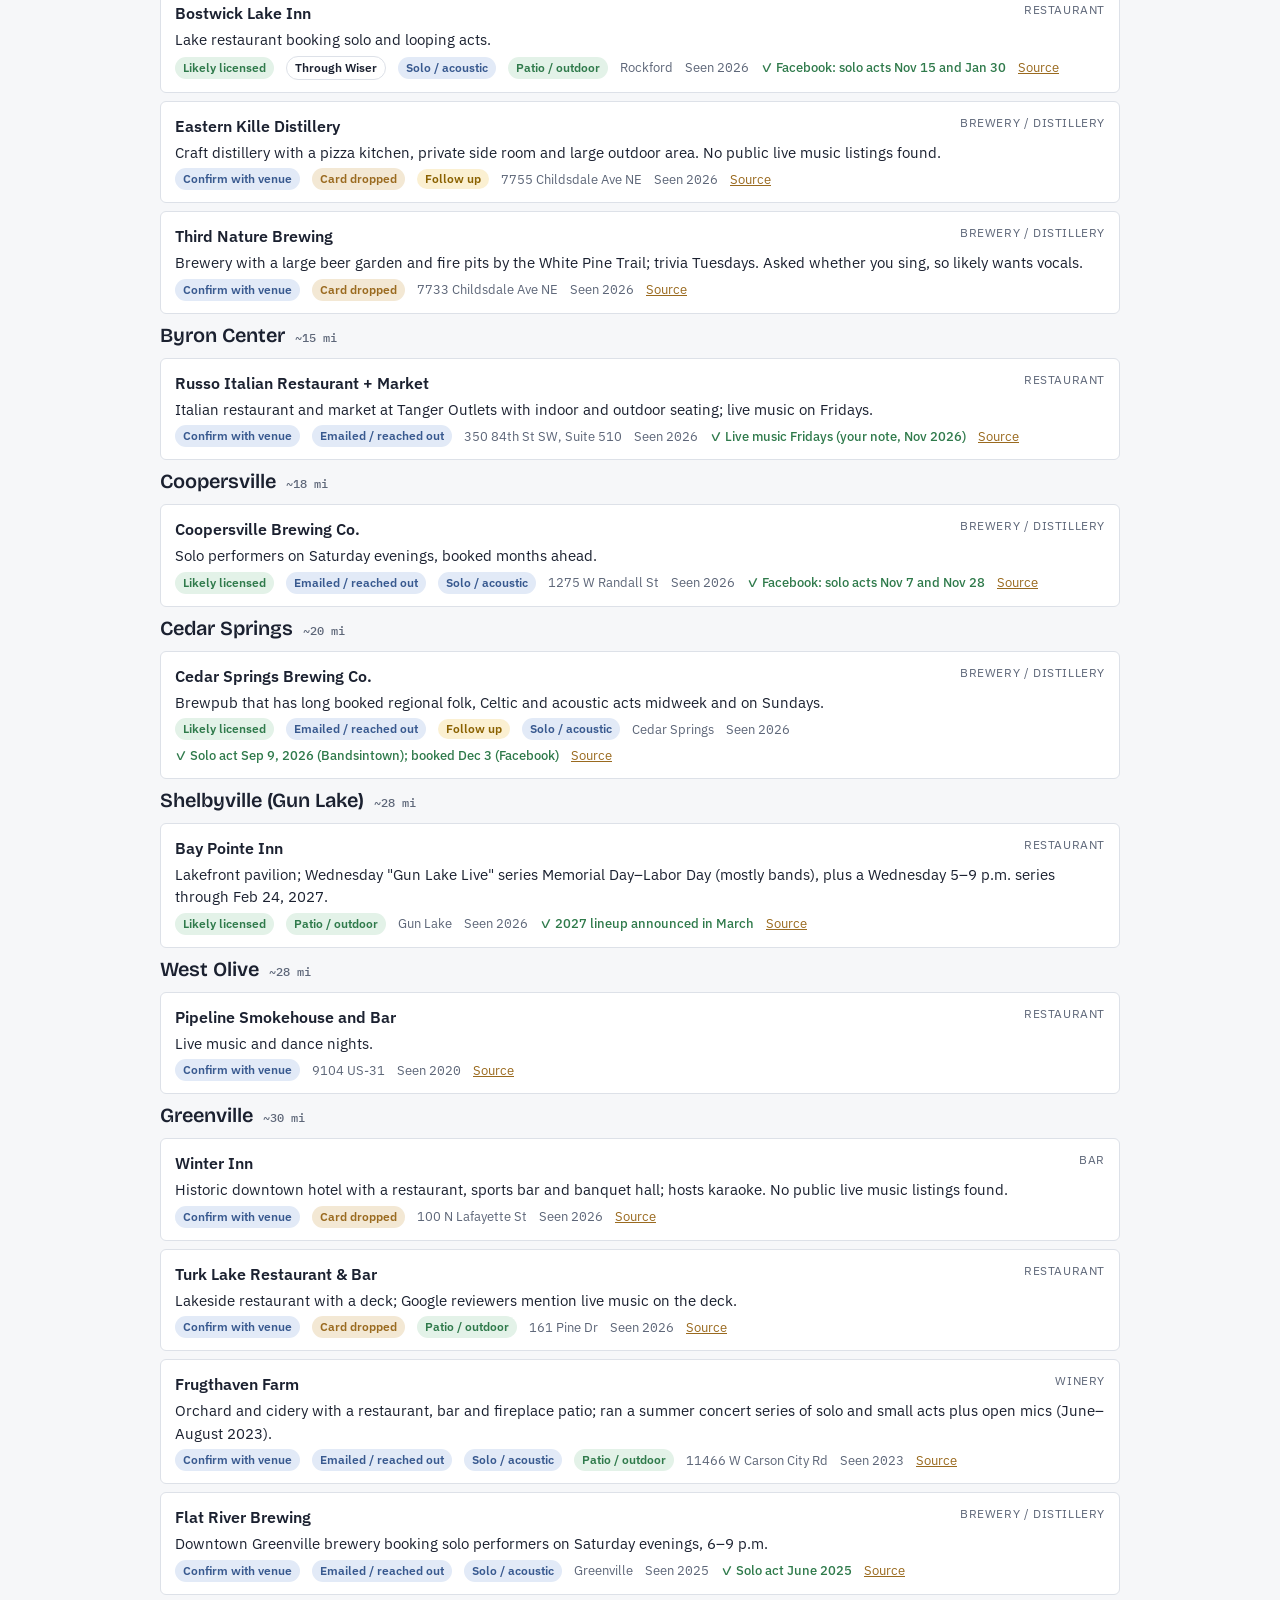
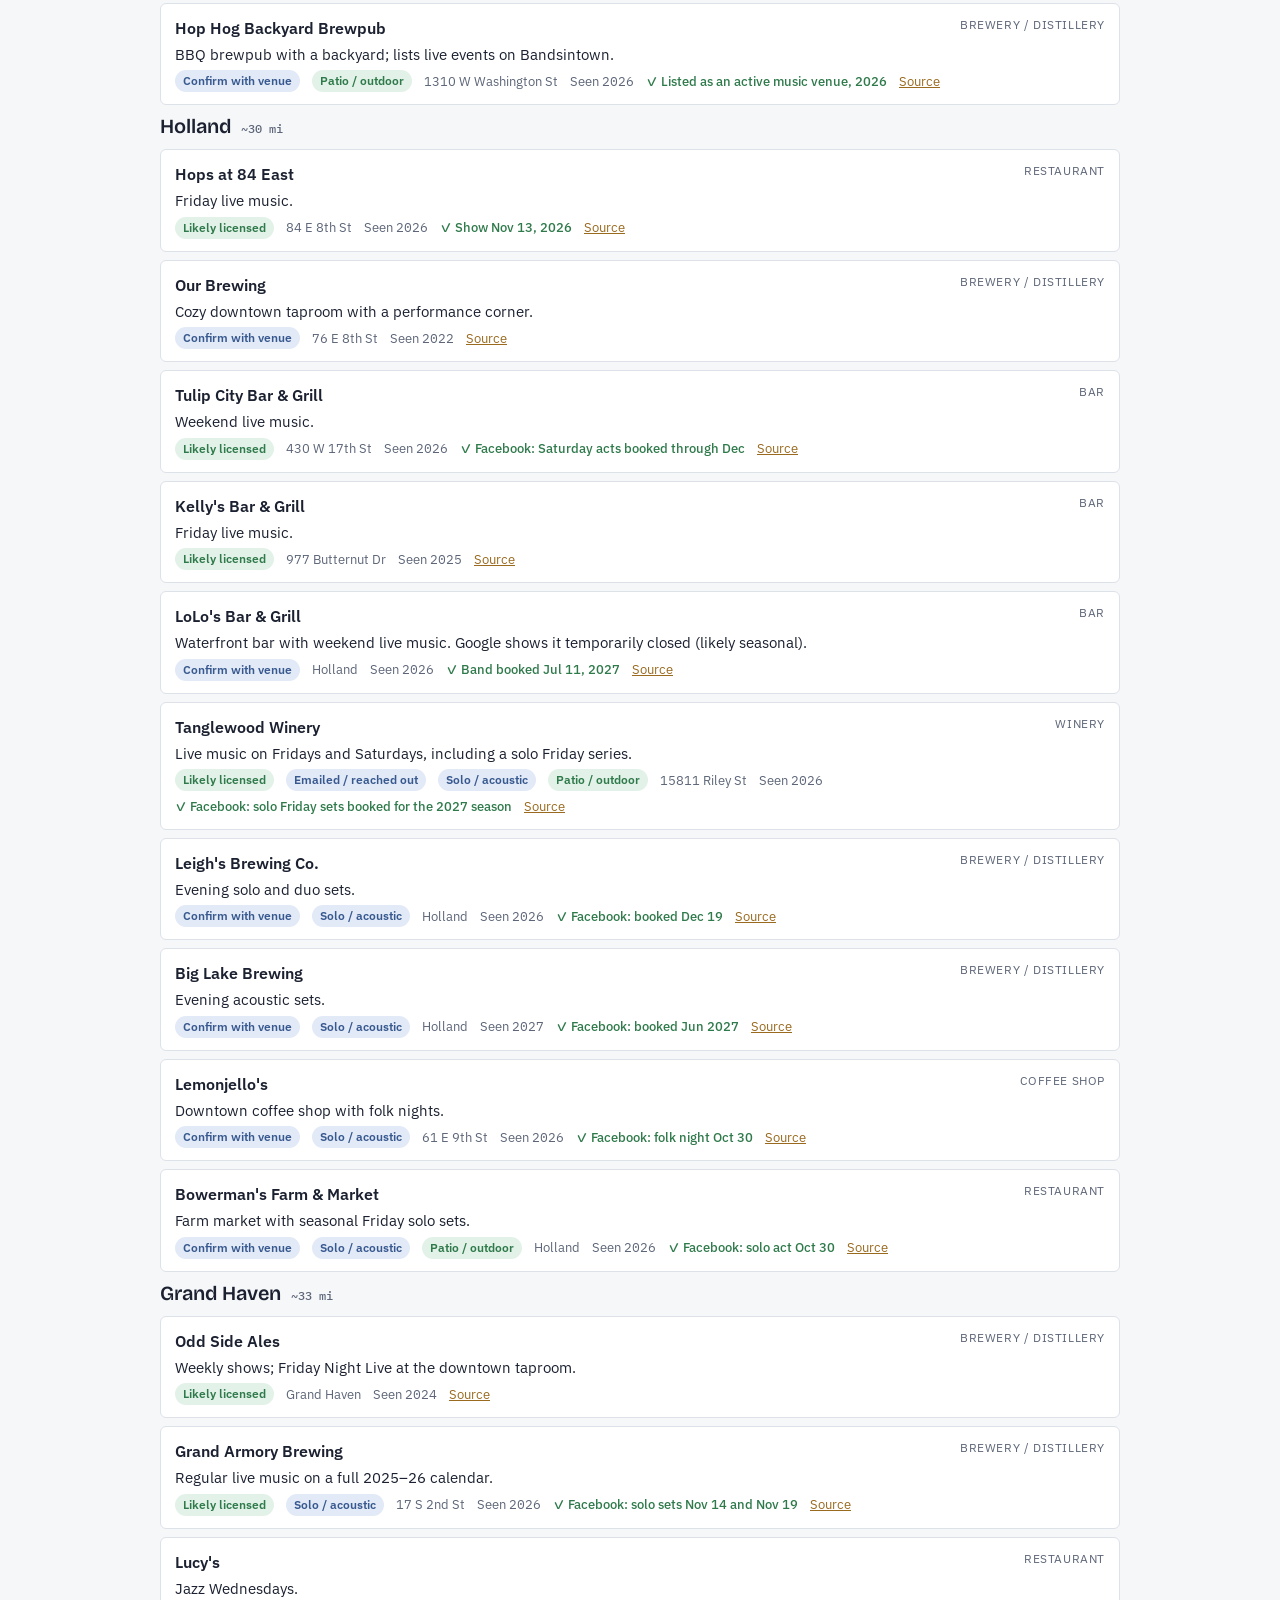
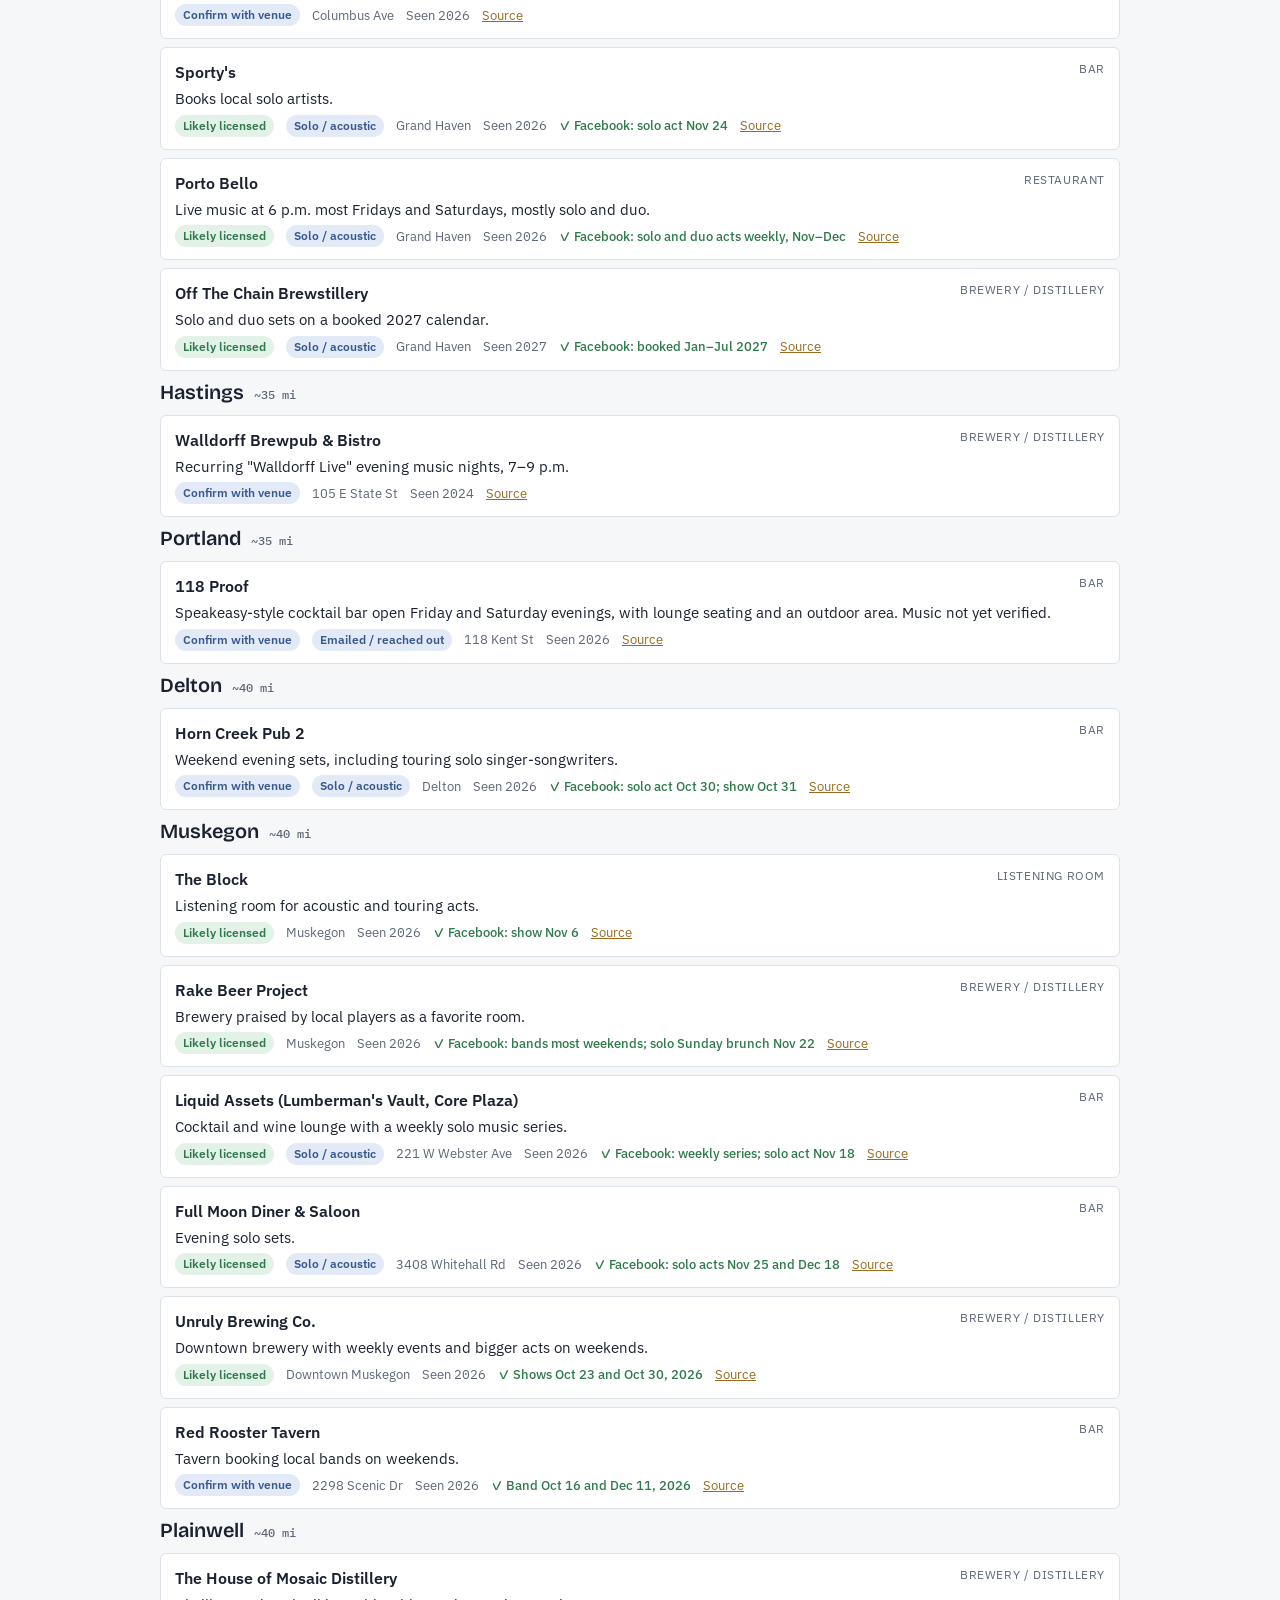
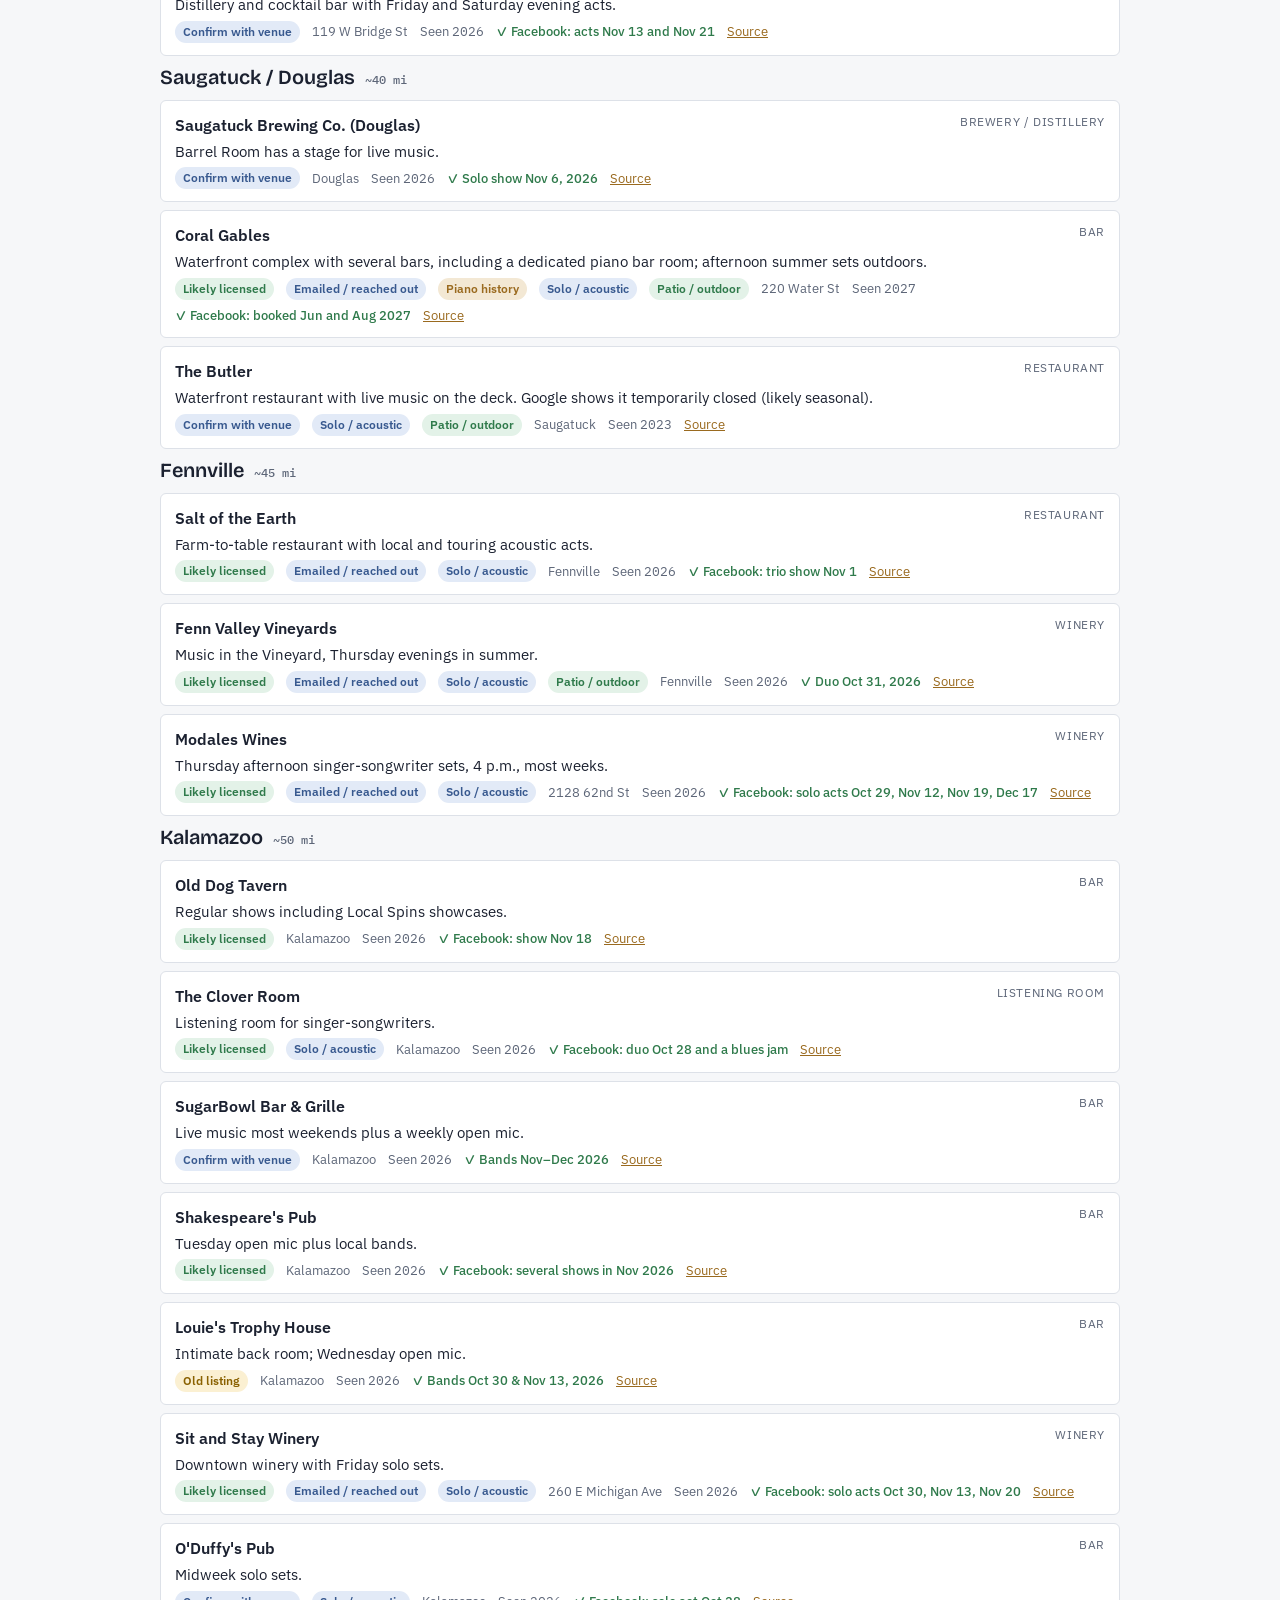
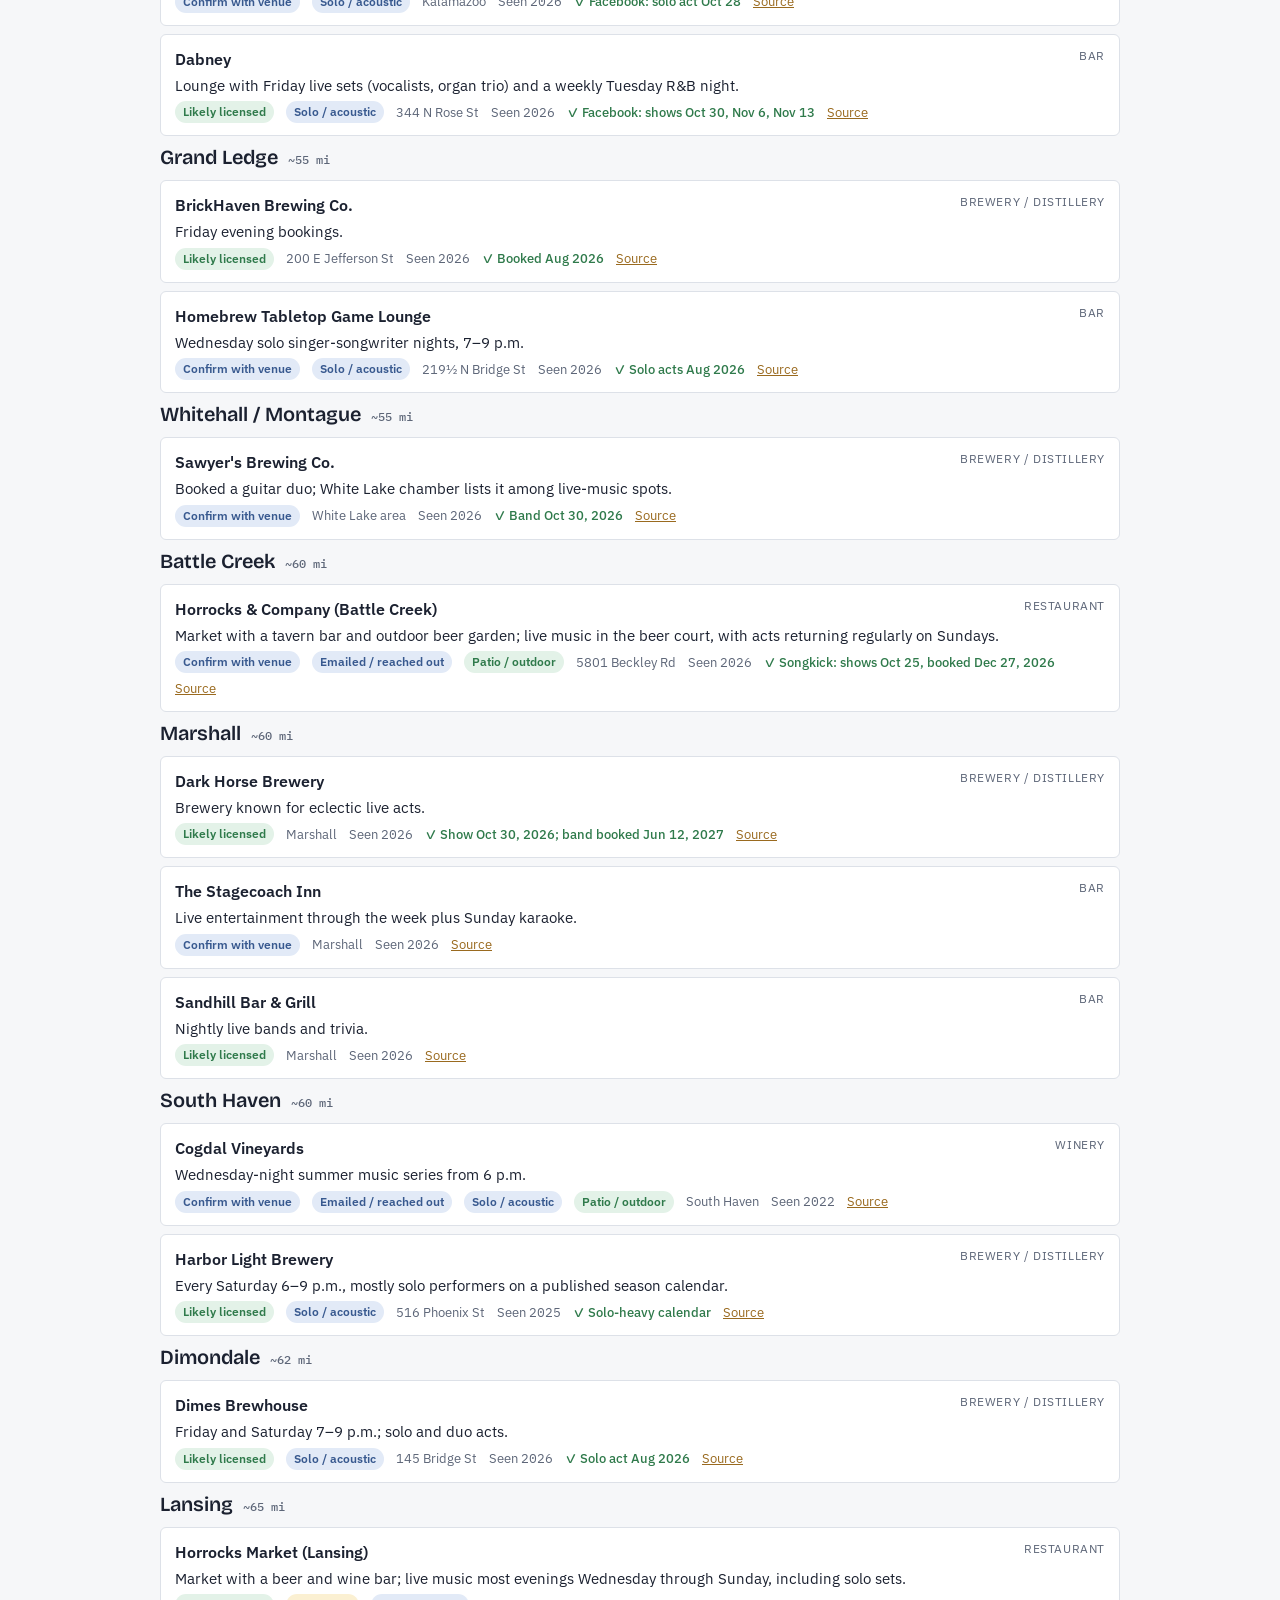
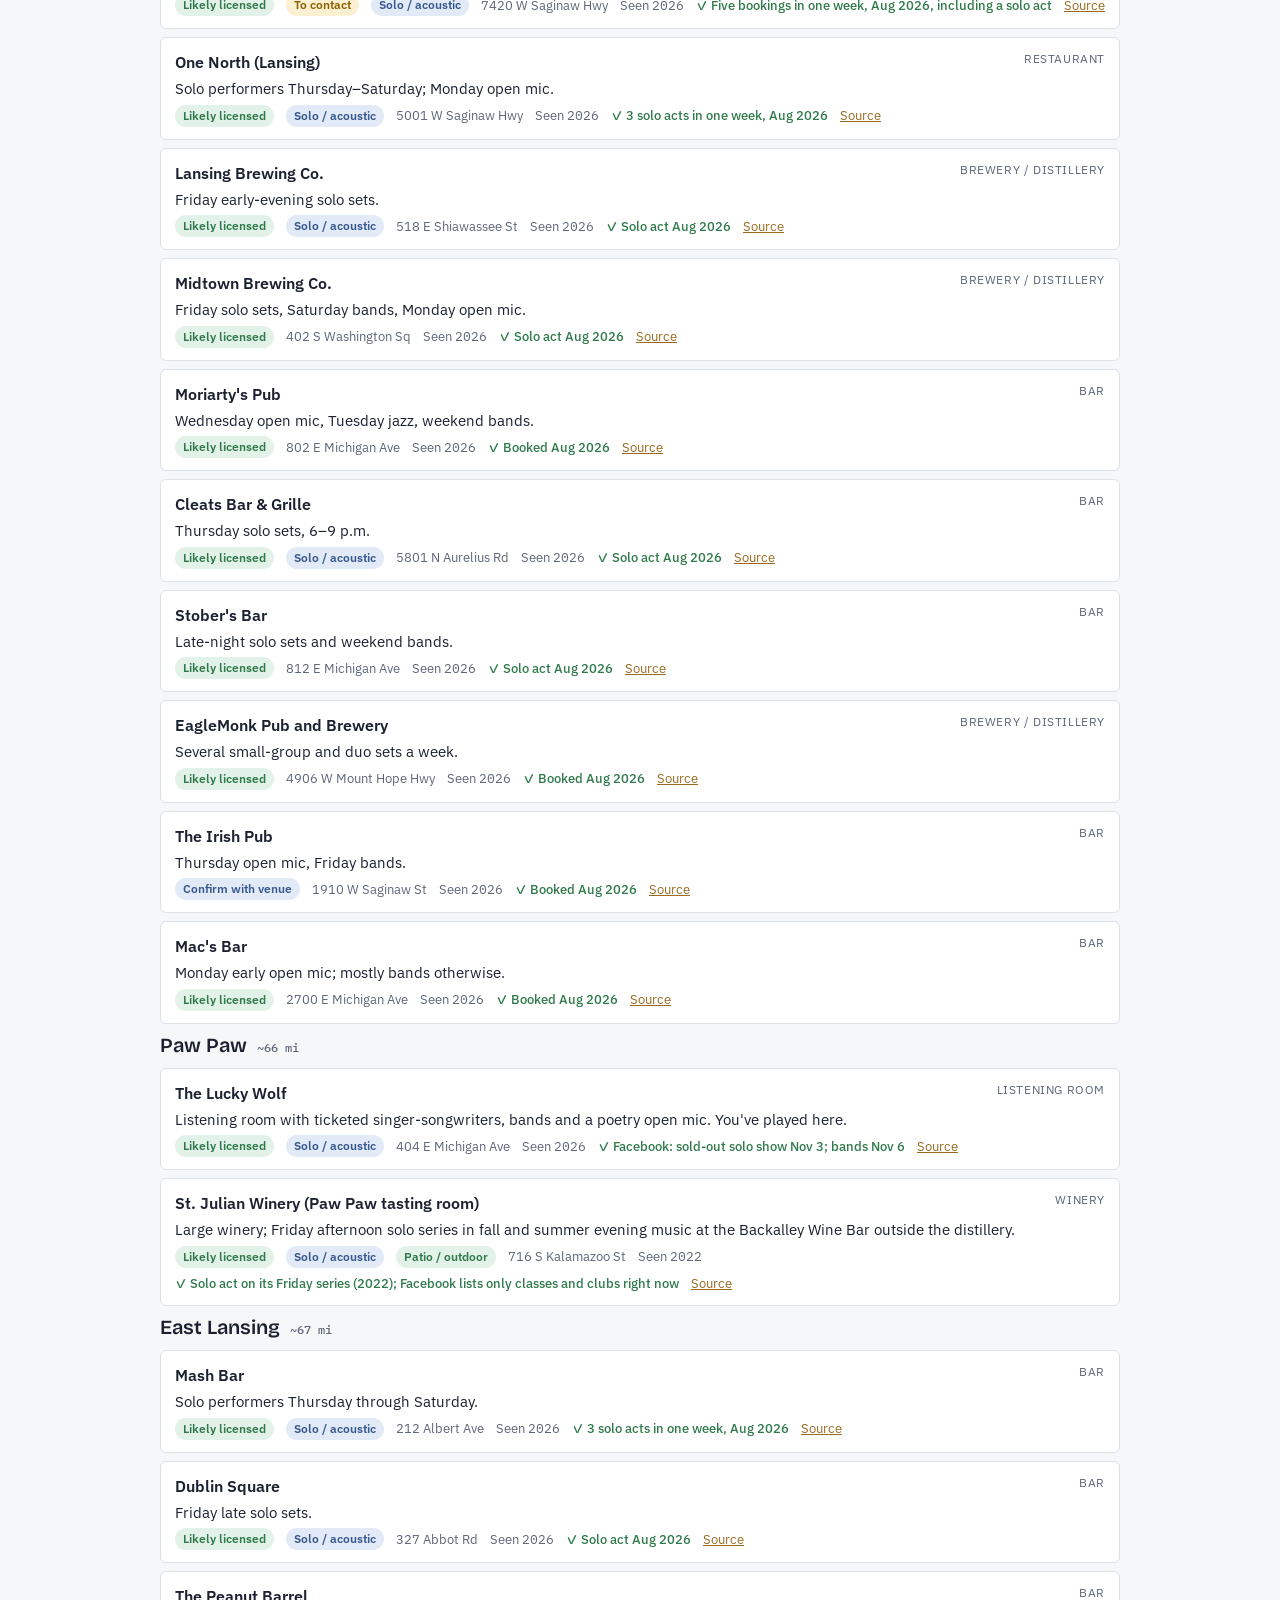
==== commit 5927254c: "Gig venues: add 9 card-drop venues to list so counts match Co-Authored-By: Claude Opus 5.5 <noreply@" ====
--- a/gig-venues/index.html
+++ b/gig-venues/index.html
@@ -215,8 +215,8 @@
 </div>
 
 <script>
-const PT=new Set(["Boathouse Vineyards", "Blustone Vineyards", "Black Star Farms", "Leelanau Cellars", "Rudbeckia Winery & Burnt Marshmallow Brewstillery", "Ciccone Vineyard", "Pleasant Valley Farm & Vineyard", "The Fox Barn", "Lighthouse Bar & Grill", "Golden Sands Golf & Bucket Bar", "Round Barn Estate", "Dablon Vineyards", "Free Run Cellars", "Fruit Hills Winery & Orchard", "St. Julian Winery (Union Pier)", "Silver Harbor Brewing Co.", "Uncle John's Cider Mill", "Hop Hog Backyard Brewpub", "The Score Restaurant & Sports Bar", "Downtown Market (Summer Sounds Under the Shed)", "Bay Pointe Inn", "The Butler", "Cogdal Vineyards", "Bostwick Lake Inn", "Tanglewood Winery", "Fenn Valley Vineyards", "Coral Gables", "St. Julian Winery (Paw Paw tasting room)", "Bowerman's Farm & Market", "Frugthaven Farm", "Horrocks & Company (Battle Creek)"]);
-const AC=new Set(["Chateau Grand Traverse", "Boathouse Vineyards", "Blustone Vineyards", "Black Star Farms", "Shady Lane Cellars", "Ciccone Vineyard", "Leelanau Cellars", "Dune Bird Winery", "Bel Lago Vineyards", "French Valley Vineyard", "Mackinaw Trail Winery", "Rudbeckia Winery & Burnt Marshmallow Brewstillery", "Chateau Chantal", "Uncle John's Cider Mill", "Pleasant Valley Farm & Vineyard", "The Fox Barn", "Ludington Bay Brewing Co.", "Jamesport Brewing Co.", "Plank's (Inn at Harbor Shores)", "Dablon Vineyards", "Filkins Vineyards", "Free Run Cellars", "Tabor Hill Winery & Restaurant", "Fruit Hills Winery & Orchard", "St. Julian Winery (Union Pier)", "Brickyard Tavern", "Horrocks Market (Lansing)", "Cedar Springs Brewing Co.", "Flat River Brewing", "The Score Restaurant & Sports Bar", "Downtown Market (Summer Sounds Under the Shed)", "Cogdal Vineyards", "The Butler", "The Old Goat", "Bowerman's Farm & Market", "Horn Creek Pub 2", "Dabney", "The Lucky Wolf", "St. Julian Winery (Paw Paw tasting room)", "Lumber Baron Bar (Amway Grand Plaza)", "Switchback Gear Exchange", "Tanglewood Winery", "Porto Bello", "Off The Chain Brewstillery", "Archival Brewing", "Coopersville Brewing Co.", "Bostwick Lake Inn", "Michigan Moonshine Distillery", "JT's Pizza & Spirits", "Horrocks Market", "Leigh's Brewing Co.", "Big Lake Brewing", "Coral Gables", "Sporty's", "Salt of the Earth", "Fenn Valley Vineyards", "The Clover Room", "Harbor Light Brewery", "Homebrew Tabletop Game Lounge", "One North (Lansing)", "Mash Bar", "Lansing Brewing Co.", "Cleats Bar & Grille", "Dimes Brewhouse", "Dublin Square", "The Peanut Barrel", "Pins & Pints", "Blue Gill Grill", "Eaton Rapids Craft Co.", "Summerlands Brewing Co.", "Carolina Lowcountry Kitchen", "Lemonjello's", "Liquid Assets (Lumberman's Vault, Core Plaza)", "Full Moon Diner & Saloon", "Modales Wines", "Sit and Stay Winery", "O'Duffy's Pub", "JW Marriott Grand Rapids", "Grand Armory Brewing", "Michigan Moonshine Distillery", "Frugthaven Farm"]);
+const PT=new Set(["Boathouse Vineyards", "Blustone Vineyards", "Black Star Farms", "Leelanau Cellars", "Rudbeckia Winery & Burnt Marshmallow Brewstillery", "Ciccone Vineyard", "Pleasant Valley Farm & Vineyard", "The Fox Barn", "Lighthouse Bar & Grill", "Golden Sands Golf & Bucket Bar", "Round Barn Estate", "Dablon Vineyards", "Free Run Cellars", "Fruit Hills Winery & Orchard", "St. Julian Winery (Union Pier)", "Silver Harbor Brewing Co.", "Uncle John's Cider Mill", "Hop Hog Backyard Brewpub", "The Score Restaurant & Sports Bar", "Downtown Market (Summer Sounds Under the Shed)", "Bay Pointe Inn", "The Butler", "Cogdal Vineyards", "Bostwick Lake Inn", "Tanglewood Winery", "Fenn Valley Vineyards", "Coral Gables", "St. Julian Winery (Paw Paw tasting room)", "Bowerman's Farm & Market", "Frugthaven Farm", "Horrocks & Company (Battle Creek)", "Turk Lake Restaurant & Bar", "Cheers Restaurant", "City Built Brewing Co.", "Ed Dunneback & Girls Farm"]);
+const AC=new Set(["Chateau Grand Traverse", "Boathouse Vineyards", "Blustone Vineyards", "Black Star Farms", "Shady Lane Cellars", "Ciccone Vineyard", "Leelanau Cellars", "Dune Bird Winery", "Bel Lago Vineyards", "French Valley Vineyard", "Mackinaw Trail Winery", "Rudbeckia Winery & Burnt Marshmallow Brewstillery", "Chateau Chantal", "Uncle John's Cider Mill", "Pleasant Valley Farm & Vineyard", "The Fox Barn", "Ludington Bay Brewing Co.", "Jamesport Brewing Co.", "Plank's (Inn at Harbor Shores)", "Dablon Vineyards", "Filkins Vineyards", "Free Run Cellars", "Tabor Hill Winery & Restaurant", "Fruit Hills Winery & Orchard", "St. Julian Winery (Union Pier)", "Brickyard Tavern", "Horrocks Market (Lansing)", "Cedar Springs Brewing Co.", "Flat River Brewing", "The Score Restaurant & Sports Bar", "Downtown Market (Summer Sounds Under the Shed)", "Cogdal Vineyards", "The Butler", "The Old Goat", "Bowerman's Farm & Market", "Horn Creek Pub 2", "Dabney", "The Lucky Wolf", "St. Julian Winery (Paw Paw tasting room)", "Lumber Baron Bar (Amway Grand Plaza)", "Switchback Gear Exchange", "Tanglewood Winery", "Porto Bello", "Off The Chain Brewstillery", "Archival Brewing", "Coopersville Brewing Co.", "Bostwick Lake Inn", "Michigan Moonshine Distillery", "JT's Pizza & Spirits", "Horrocks Market", "Leigh's Brewing Co.", "Big Lake Brewing", "Coral Gables", "Sporty's", "Salt of the Earth", "Fenn Valley Vineyards", "The Clover Room", "Harbor Light Brewery", "Homebrew Tabletop Game Lounge", "One North (Lansing)", "Mash Bar", "Lansing Brewing Co.", "Cleats Bar & Grille", "Dimes Brewhouse", "Dublin Square", "The Peanut Barrel", "Pins & Pints", "Blue Gill Grill", "Eaton Rapids Craft Co.", "Summerlands Brewing Co.", "Carolina Lowcountry Kitchen", "Lemonjello's", "Liquid Assets (Lumberman's Vault, Core Plaza)", "Full Moon Diner & Saloon", "Modales Wines", "Sit and Stay Winery", "O'Duffy's Pub", "JW Marriott Grand Rapids", "Grand Armory Brewing", "Michigan Moonshine Distillery", "Frugthaven Farm", "City Built Brewing Co.", "Ed Dunneback & Girls Farm"]);
 // Venues with a dated booking on or after Oct 28, 2025. Update when evidence changes.
 const RECENT=new Set(["Chateau Grand Traverse", "Chateau Chantal", "Blustone Vineyards", "Mackinaw Trail Winery", "SpeakEZ Lounge", "Rockford Brewing Co.", "Tulip City Bar & Grill", "Tanglewood Winery", "Grand Armory Brewing", "Lucy's", "Sporty's", "The Block", "Rake Beer Project", "Salt of the Earth", "Old Dog Tavern", "The Clover Room", "Shakespeare's Pub", "JT's Pizza & Spirits", "Horrocks Market", "Michigan Moonshine Distillery", "Archival Brewing", "Bostwick Lake Inn", "Coopersville Brewing Co.", "Cedar Springs Brewing Co.", "Leigh's Brewing Co.", "Big Lake Brewing", "Porto Bello", "Off The Chain Brewstillery", "Coral Gables", "Carolina Lowcountry Kitchen", "Rapid River Stillhouse", "Lemonjello's", "Liquid Assets (Lumberman's Vault, Core Plaza)", "Full Moon Diner & Saloon", "Modales Wines", "Sit and Stay Winery", "O'Duffy's Pub", "Bowerman's Farm & Market", "Horn Creek Pub 2", "The House of Mosaic Distillery", "Dabney", "The Lucky Wolf", "Downtown Market (Summer Sounds Under the Shed)", "Bay Pointe Inn", "The Score Restaurant & Sports Bar", "Unruly Brewing Co.", "Red Rooster Tavern", "Horrocks Market (Lansing)", "Brickyard Tavern", "BrickHaven Brewing Co.", "Homebrew Tabletop Game Lounge", "Dimes Brewhouse", "One North (Lansing)", "Lansing Brewing Co.", "Midtown Brewing Co.", "Moriarty's Pub", "Cleats Bar & Grille", "Stober's Bar", "EagleMonk Pub and Brewery", "The Irish Pub", "Mac's Bar", "Mash Bar", "Dublin Square", "The Peanut Barrel", "Sidebar", "One North (East Lansing)", "Pins & Pints", "Red Cedar Spirits", "Summerlands Brewing Co.", "Eaton Rapids Craft Co.", "Blue Gill Grill", "Uncle John's Cider Mill", "Plank's (Inn at Harbor Shores)", "Local Pour", "Goshen Brewing Co.", "JD's Stage Bistro", "Rogue River Tavern", "Hops at 84 East", "LoLo's Bar & Grill", "Saugatuck Brewing Co. (Douglas)", "Fenn Valley Vineyards", "SugarBowl Bar & Grille", "Louie's Trophy House", "Pleasant Valley Farm & Vineyard", "The Fox Barn", "The Livery", "Ludington Bay Brewing Co.", "Jamesport Brewing Co.", "The Mitten Bar", "Round Barn Estate", "Filkins Vineyards", "River Saint Joe", "Left Foot Charley", "Rove Estate", "Shady Lane Cellars", "Leelanau Cellars", "Dune Bird Winery", "Bel Lago Vineyards", "French Valley Vineyard", "Sawyer's Brewing Co.", "Dark Horse Brewery", "Beer City Bread Co.", "Russo Italian Restaurant + Market", "Horrocks & Company (Battle Creek)"]);
 const T={b:"Bar",r:"Restaurant",c:"Coffee shop",w:"Brewery / distillery",v:"Winery",l:"Listening room",h:"Hotel bar"};
@@ -265,6 +265,15 @@
 ["Holland", 30, "Big Lake Brewing", "w", "Evening acoustic sets.", "confirm", 2027, 0, "Holland", "https://www.facebook.com/search/events/?q=Midnight%20Vinyl", "Facebook: booked Jun 2027"],
 ["Grand Haven", 33, "Porto Bello", "r", "Live music at 6 p.m. most Fridays and Saturdays, mostly solo and duo.", "likely", 2026, 0, "Grand Haven", "https://www.facebook.com/search/events/?q=Porto%20Bello%20Grand%20Haven", "Facebook: solo and duo acts weekly, Nov–Dec"],
 ["Grand Haven", 33, "Off The Chain Brewstillery", "w", "Solo and duo sets on a booked 2027 calendar.", "likely", 2027, 0, "Grand Haven", "https://www.facebook.com/search/events/?q=Midnight%20Vinyl", "Facebook: booked Jan–Jul 2027"],
+["Greenville", 30, "Winter Inn", "b", "Historic downtown hotel with a restaurant, sports bar and banquet hall; hosts karaoke. No public live music listings found.", "confirm", 2026, 0, "100 N Lafayette St", "https://www.google.com/maps/search/?api=1&query=Winter+Inn+100+N+Lafayette+St+Greenville+MI"],
+["Rockford", 12, "Eastern Kille Distillery", "w", "Craft distillery with a pizza kitchen, private side room and large outdoor area. No public live music listings found.", "confirm", 2026, 0, "7755 Childsdale Ave NE", "https://www.google.com/maps/search/?api=1&query=Eastern+Kille+Distillery+7755+Childsdale+Ave+NE+Rockford+MI"],
+["Greenville", 32, "Turk Lake Restaurant & Bar", "r", "Lakeside restaurant with a deck; Google reviewers mention live music on the deck.", "confirm", 2026, 0, "161 Pine Dr", "https://www.google.com/maps/search/?api=1&query=Turk+Lake+Restaurant+161+Pine+Dr+Greenville+MI"],
+["Grand Rapids", 6, "Cheers Restaurant", "r", "Plainfield Ave restaurant and bar; regulars mention live music on the patio in summer.", "confirm", 2026, 0, "3994 Plainfield Ave NE", "https://www.google.com/maps/search/?api=1&query=Cheers+Restaurant+3994+Plainfield+Ave+NE+Grand+Rapids+MI"],
+["Grand Rapids", 0, "City Built Brewing Co.", "w", "Monroe North brewery; has run free Friday Night Live concerts in Canal Park, acoustic Sunday jams, and the Bridge Blast festival.", "confirm", 2023, 0, "820 Monroe Ave NW", "https://localspins.com/city-built-brewing-set-to-debut-free-friday-night-live-concerts-on-grand-river-local-spins/"],
+["Grand Rapids", 10, "Ed Dunneback & Girls Farm", "v", "Alpine Township farm with a small stage, barn dinners and a cider and beer bar; has hosted monthly summer bands and regular solo shows.", "confirm", 2021, 0, "3025 6 Mile Rd NW", "https://localspins.com/ed-dunneback-girls-fruit-farm-rejuvenates-live-music-legacy-local-spins/"],
+["Belmont", 10, "Lou Lou's Coffee Bar", "c", "Quiet Belmont coffee shop with a fireplace lounge, open until 2 PM. No live music listings found.", "confirm", 2026, 0, "1259 Post Dr NE", "https://www.google.com/maps/search/?api=1&query=Lou+Lou's+Coffee+Bar+1259+Post+Dr+NE+Belmont+MI"],
+["Grand Rapids", 12, "Thornapple Brewing Co.", "w", "Cascade brewpub with a family- and dog-friendly patio. No public live music listings found.", "confirm", 2026, 0, "6262 28th St SE", "https://www.google.com/maps/search/?api=1&query=Thornapple+Brewing+6262+28th+St+SE+Grand+Rapids+MI"],
+["Rockford", 12, "Third Nature Brewing", "w", "Brewery with a large beer garden and fire pits by the White Pine Trail; trivia Tuesdays. Asked whether you sing, so likely wants vocals.", "confirm", 2026, 0, "7733 Childsdale Ave NE", "https://www.google.com/maps/search/?api=1&query=Third+Nature+Brewing+7733+Childsdale+Ave+NE+Rockford+MI"],
 ["Greenville", 30, "Frugthaven Farm", "v", "Orchard and cidery with a restaurant, bar and fireplace patio; ran a summer concert series of solo and small acts plus open mics (June–August 2023).", "confirm", 2023, 0, "11466 W Carson City Rd", "https://fox17online.com/morning-mix/celebrate-summer-at-frugthaven-farm-with-upcoming-concerts-and-events"],
 ["Byron Center", 15, "Russo Italian Restaurant + Market", "r", "Italian restaurant and market at Tanger Outlets with indoor and outdoor seating; live music on Fridays.", "confirm", 2026, 0, "350 84th St SW, Suite 510", "https://www.google.com/maps/search/?api=1&query=Russo+Italian+Restaurant+Market+350+84th+St+SW+Byron+Center+MI", "Live music Fridays (your note, Nov 2026)"],
 ["Portland", 35, "118 Proof", "b", "Speakeasy-style cocktail bar open Friday and Saturday evenings, with lounge seating and an outdoor area. Music not yet verified.", "confirm", 2026, 0, "118 Kent St", "https://www.google.com/maps/search/?api=1&query=118+Proof+118+Kent+St+Portland+MI"],
@@ -412,16 +421,16 @@
 {n:"Horrocks & Company",town:"Battle Creek",st:"email",d:"2026-11-05",note:"Reached out via web form.",v:"Horrocks & Company (Battle Creek)"},
 {n:"Rapid River Stillhouse",town:"Grand Rapids",st:"card",d:"2026-10-15",da:1,v:"Rapid River Stillhouse"},
 {n:"The Old Goat",town:"Grand Rapids",st:"card",d:"2026-10-15",da:1,v:"The Old Goat"},
-{n:"Winter Inn",town:"Greenville",st:"card",d:"2026-10-15",da:1},
-{n:"Eastern Kille Distillery",town:"Grand Rapids area",st:"card",d:"2026-10-15",da:1,fu:"Strong lead. Likely seasonal and outdoor."},
-{n:"Turk Lake",town:"Greenville",st:"card",d:"2026-10-15",da:1},
-{n:"Cheers",town:"Grand Rapids (Plainfield Ave)",st:"card",d:"2026-10-15",da:1,fu:"Strong lead. Likely seasonal and outdoor."},
-{n:"City Built Brewing",town:"Grand Rapids",st:"card",d:"2026-10-15",da:1},
-{n:"Ed Dunneback & Girls Farm",town:"Grand Rapids",st:"card",d:"2026-10-15",da:1,fu:"Strong lead. Likely seasonal and outdoor."},
+{n:"Winter Inn",town:"Greenville",st:"card",d:"2026-10-15",da:1,v:"Winter Inn"},
+{n:"Eastern Kille Distillery",town:"Rockford",st:"card",d:"2026-10-15",da:1,fu:"Strong lead. Likely seasonal and outdoor.",v:"Eastern Kille Distillery"},
+{n:"Turk Lake",town:"Greenville",st:"card",d:"2026-10-15",da:1,v:"Turk Lake Restaurant & Bar"},
+{n:"Cheers",town:"Grand Rapids (Plainfield Ave)",st:"card",d:"2026-10-15",da:1,fu:"Strong lead. Likely seasonal and outdoor.",v:"Cheers Restaurant"},
+{n:"City Built Brewing",town:"Grand Rapids",st:"card",d:"2026-10-15",da:1,v:"City Built Brewing Co."},
+{n:"Ed Dunneback & Girls Farm",town:"Grand Rapids",st:"card",d:"2026-10-15",da:1,fu:"Strong lead. Likely seasonal and outdoor.",v:"Ed Dunneback & Girls Farm"},
 {n:"Beer City Bread Co.",town:"Grand Rapids (E. Beltline)",st:"card",d:"2026-10-29",note:"Music some Wednesdays and Thursdays.",fu:"Strong lead. Music some Wednesdays and Thursdays, year-round.",v:"Beer City Bread Co."},
-{n:"Lou Lou's Coffee Bar",town:"Belmont",st:"card",d:"2026-10-15",da:1},
-{n:"Thornapple Brewing Co.",town:"Cascade",st:"card",d:"2026-10-15",da:1},
-{n:"Third Nature Brewing",town:"Plainfield Twp",st:"card",d:"2026-10-15",da:1,note:"Unlikely: they asked whether you sing."},
+{n:"Lou Lou's Coffee Bar",town:"Belmont",st:"card",d:"2026-10-15",da:1,v:"Lou Lou's Coffee Bar"},
+{n:"Thornapple Brewing Co.",town:"Cascade",st:"card",d:"2026-10-15",da:1,v:"Thornapple Brewing Co."},
+{n:"Third Nature Brewing",town:"Plainfield Twp",st:"card",d:"2026-10-15",da:1,note:"Unlikely: they asked whether you sing.",v:"Third Nature Brewing"},
 {n:"Chicago Beef Joint",town:"Grand Rapids",st:"todo"},
 {n:"Speciation Cellars",town:"Grand Rapids",st:"todo"},
 {n:"Rendezvous (Amway Grand Plaza)",town:"Grand Rapids",st:"todo"},
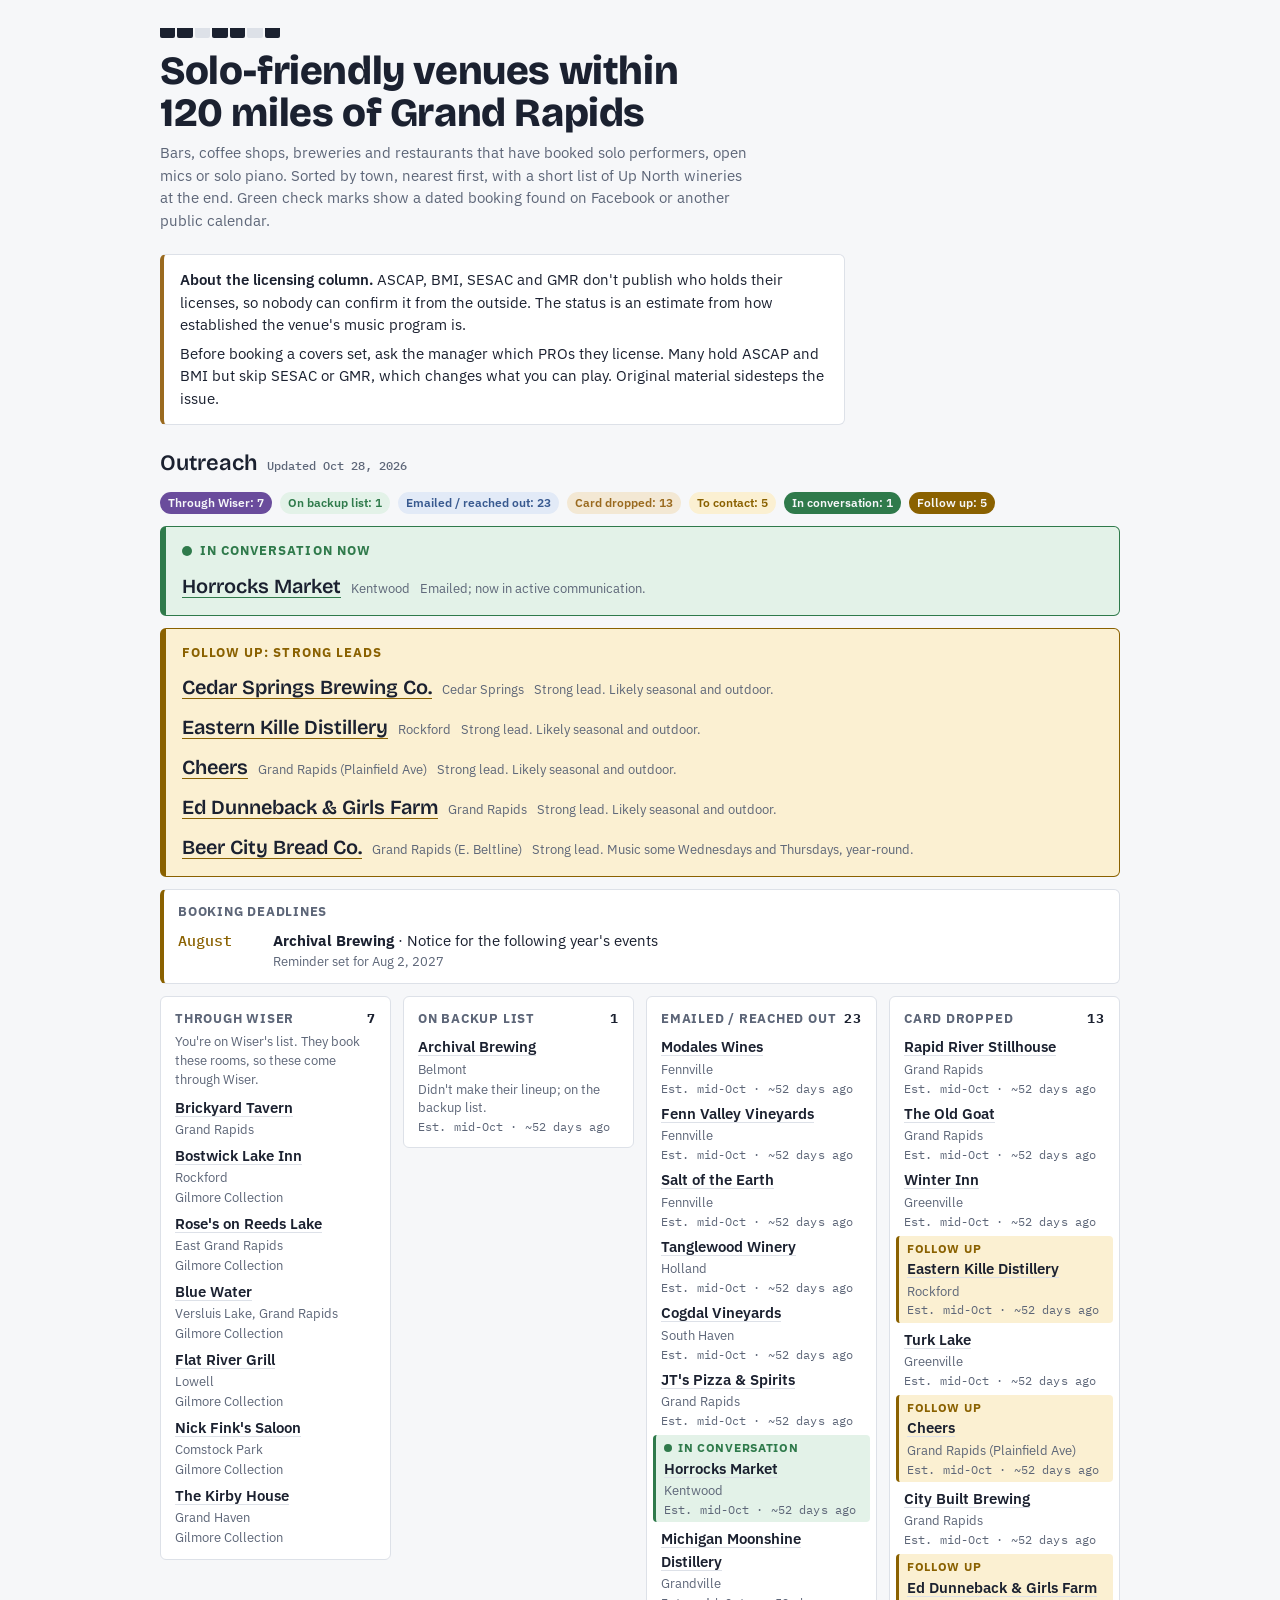
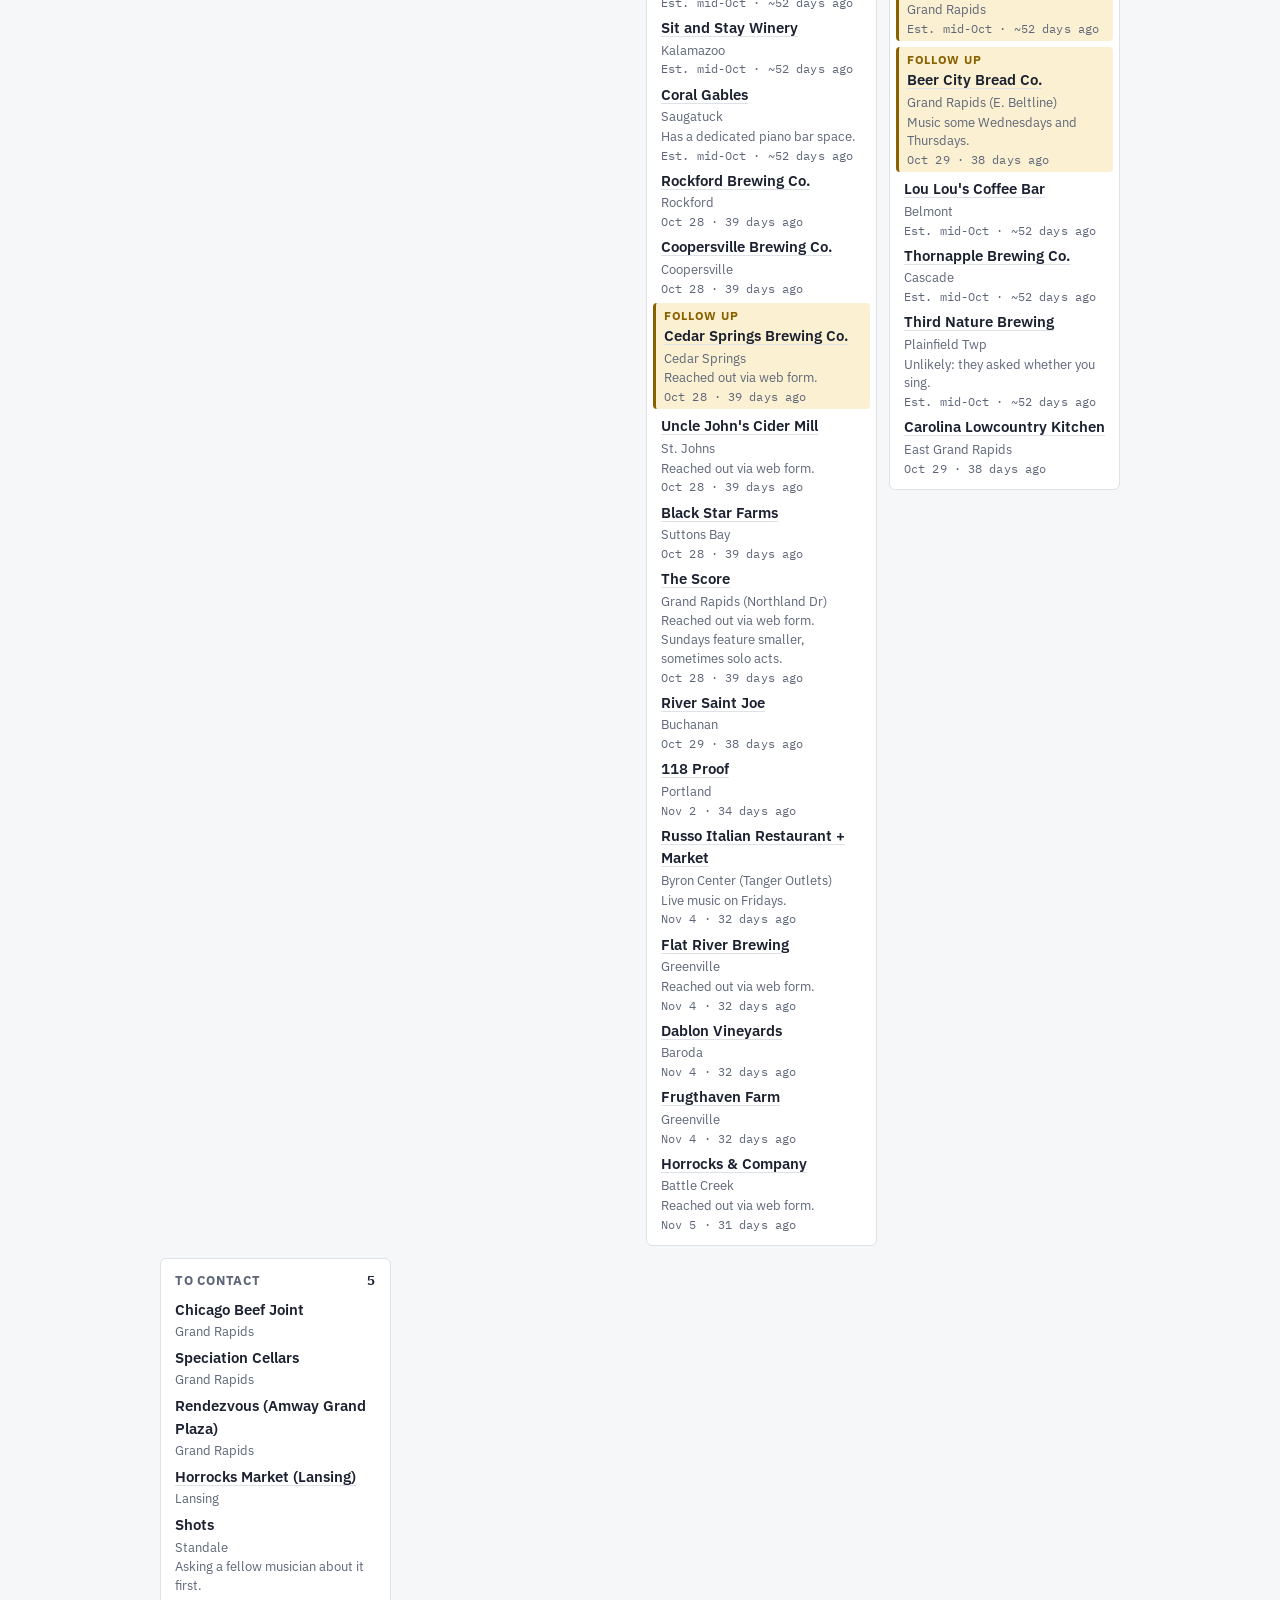
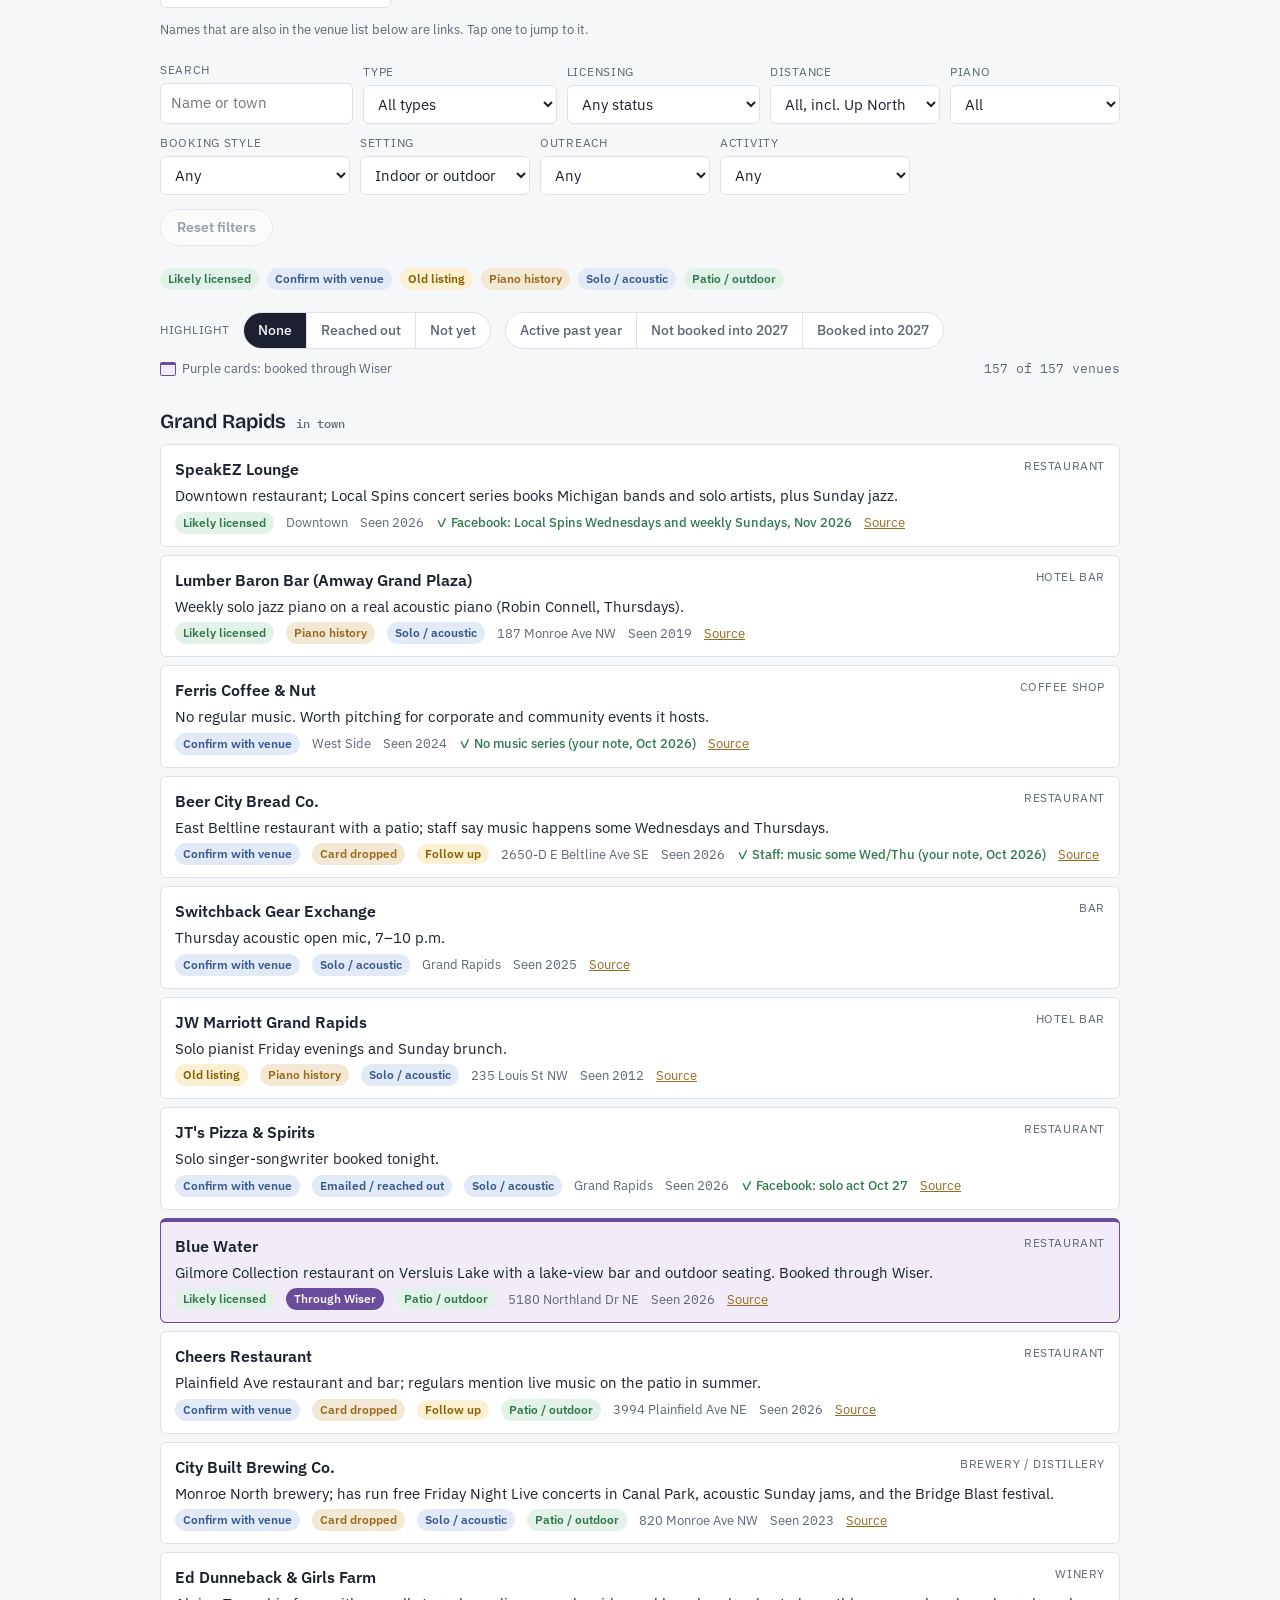
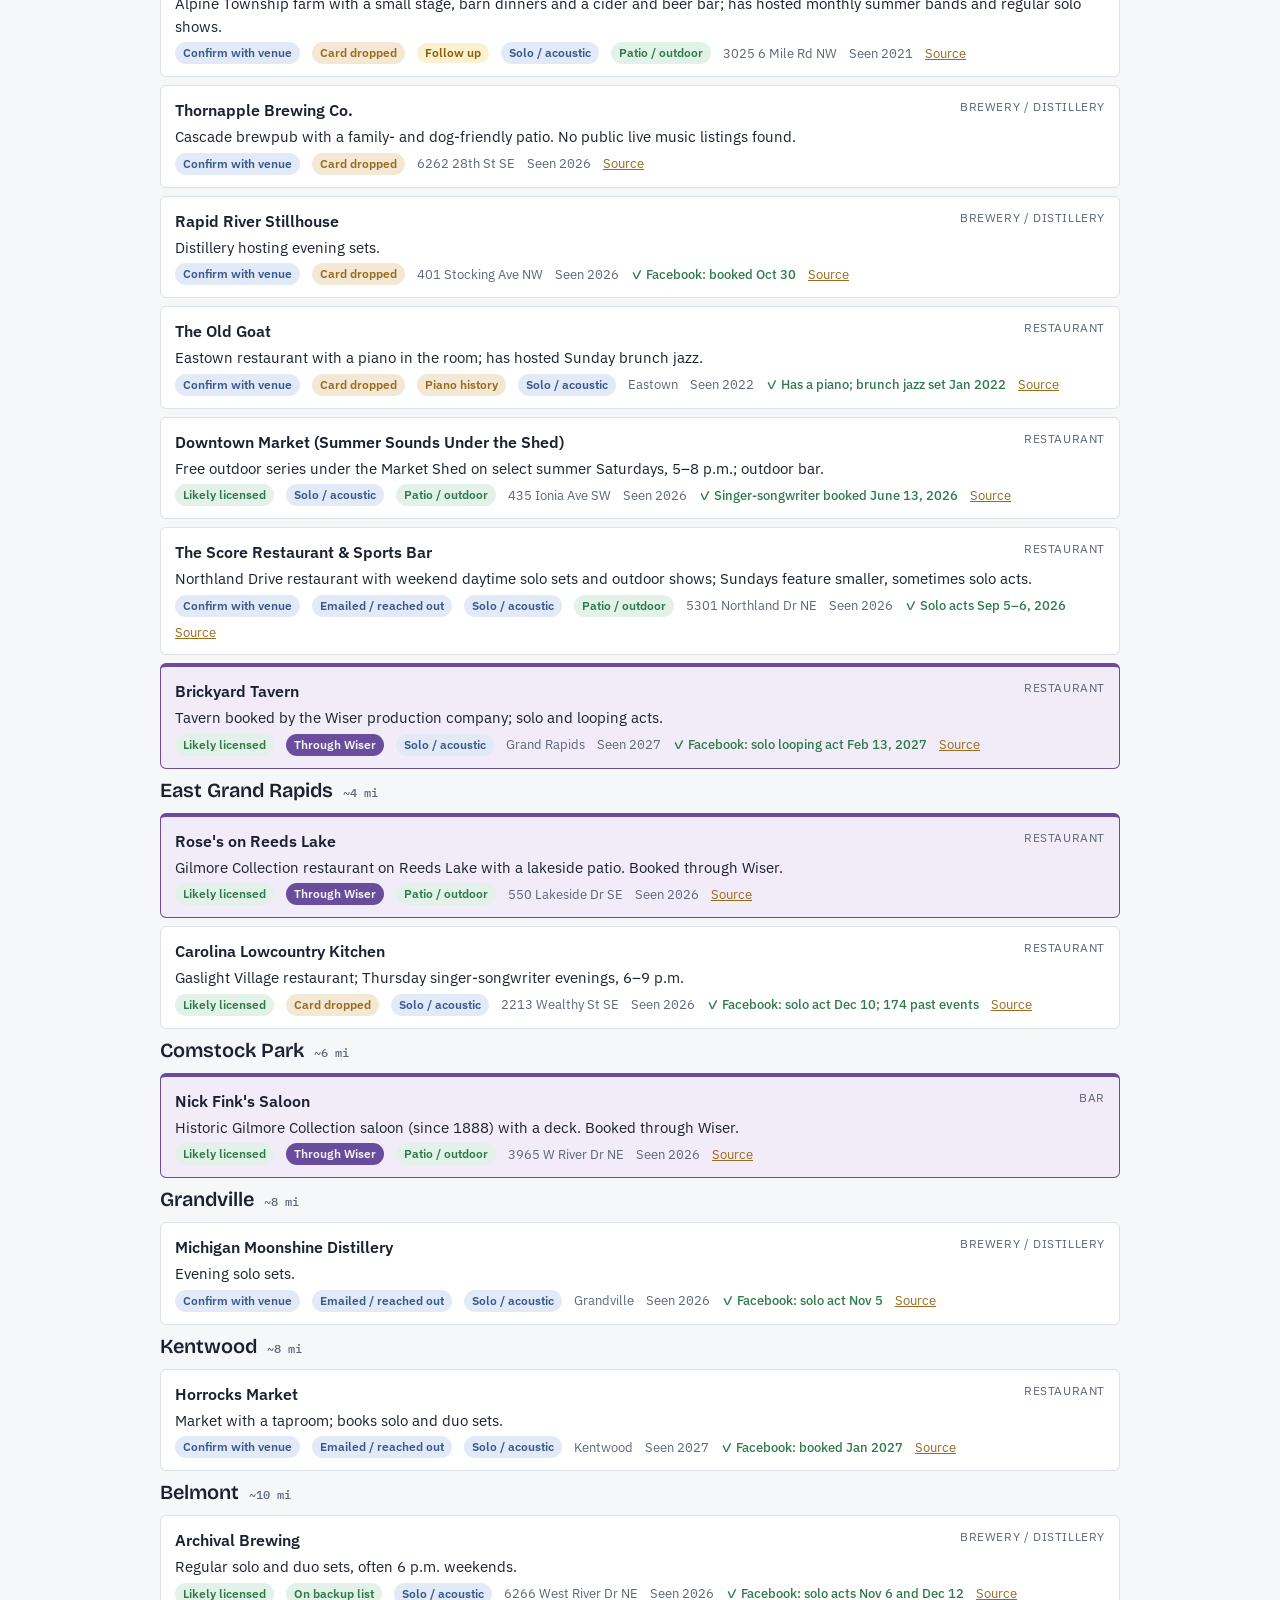
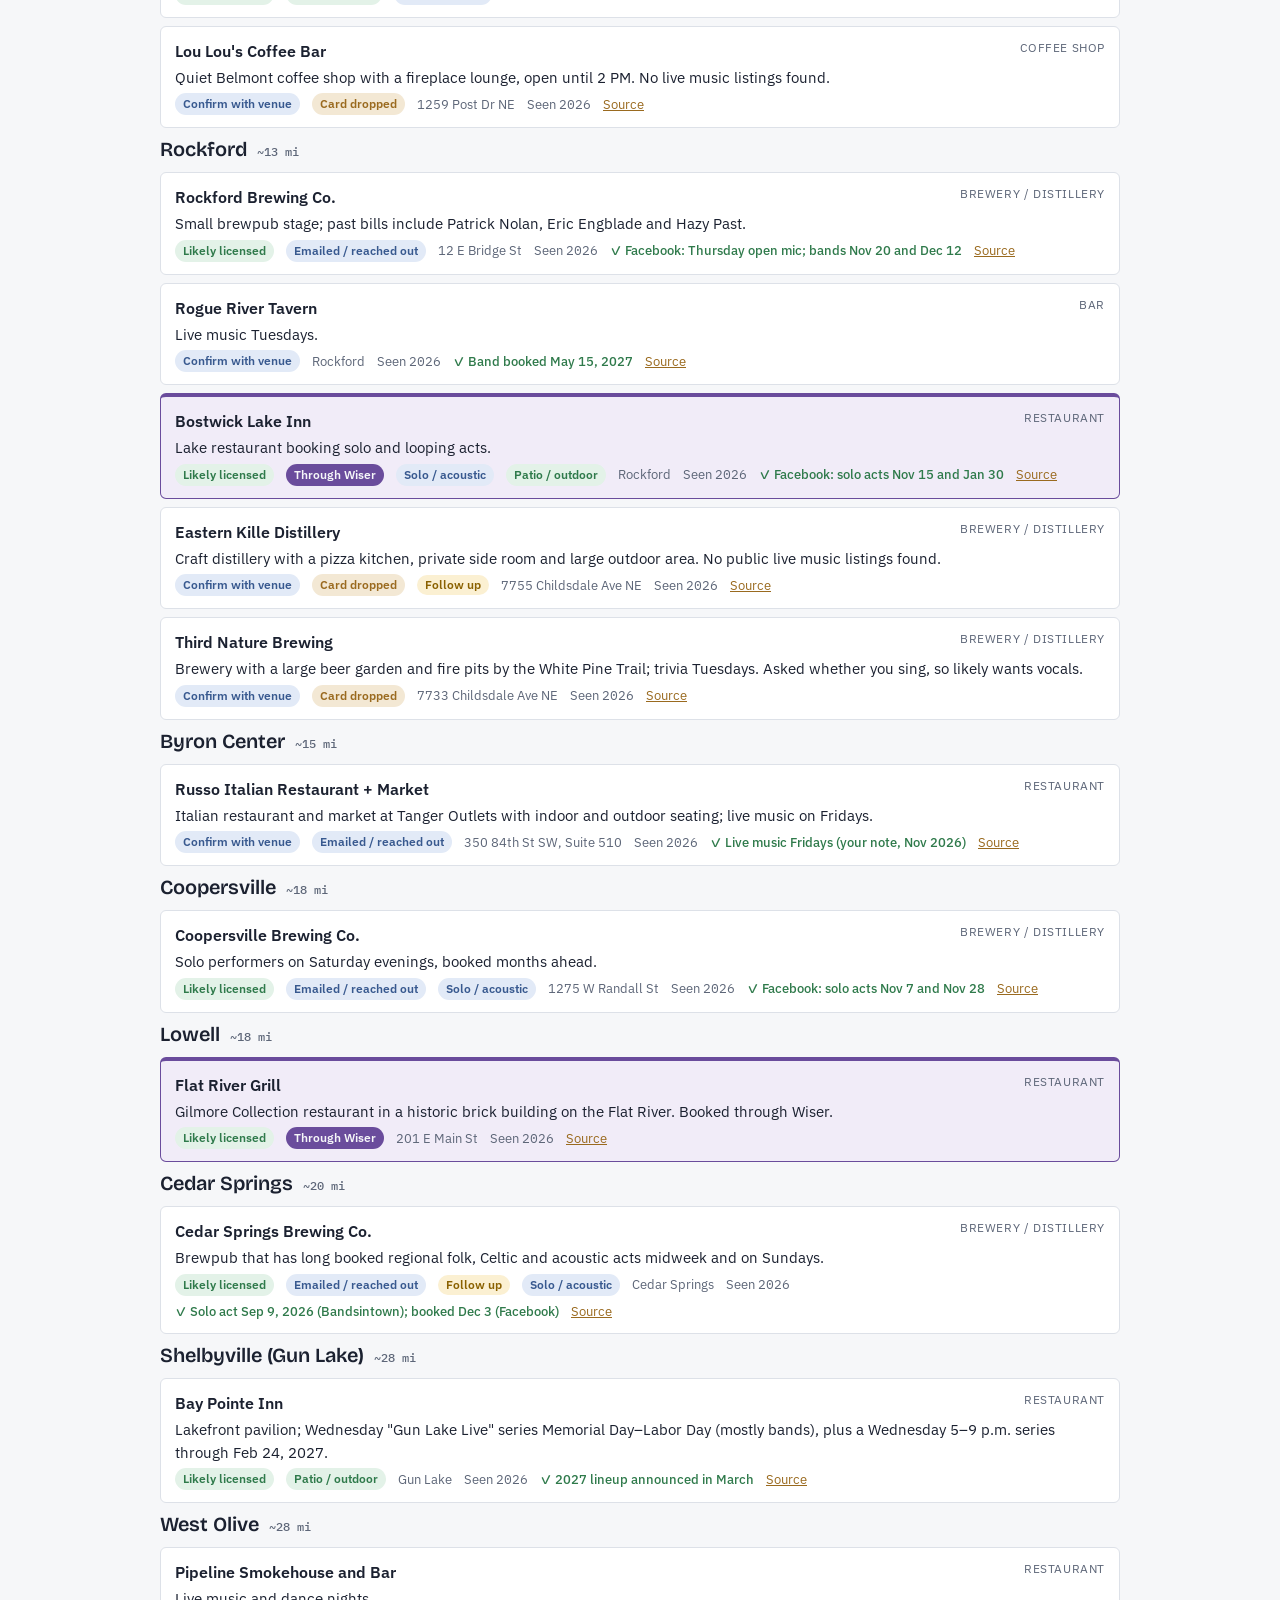
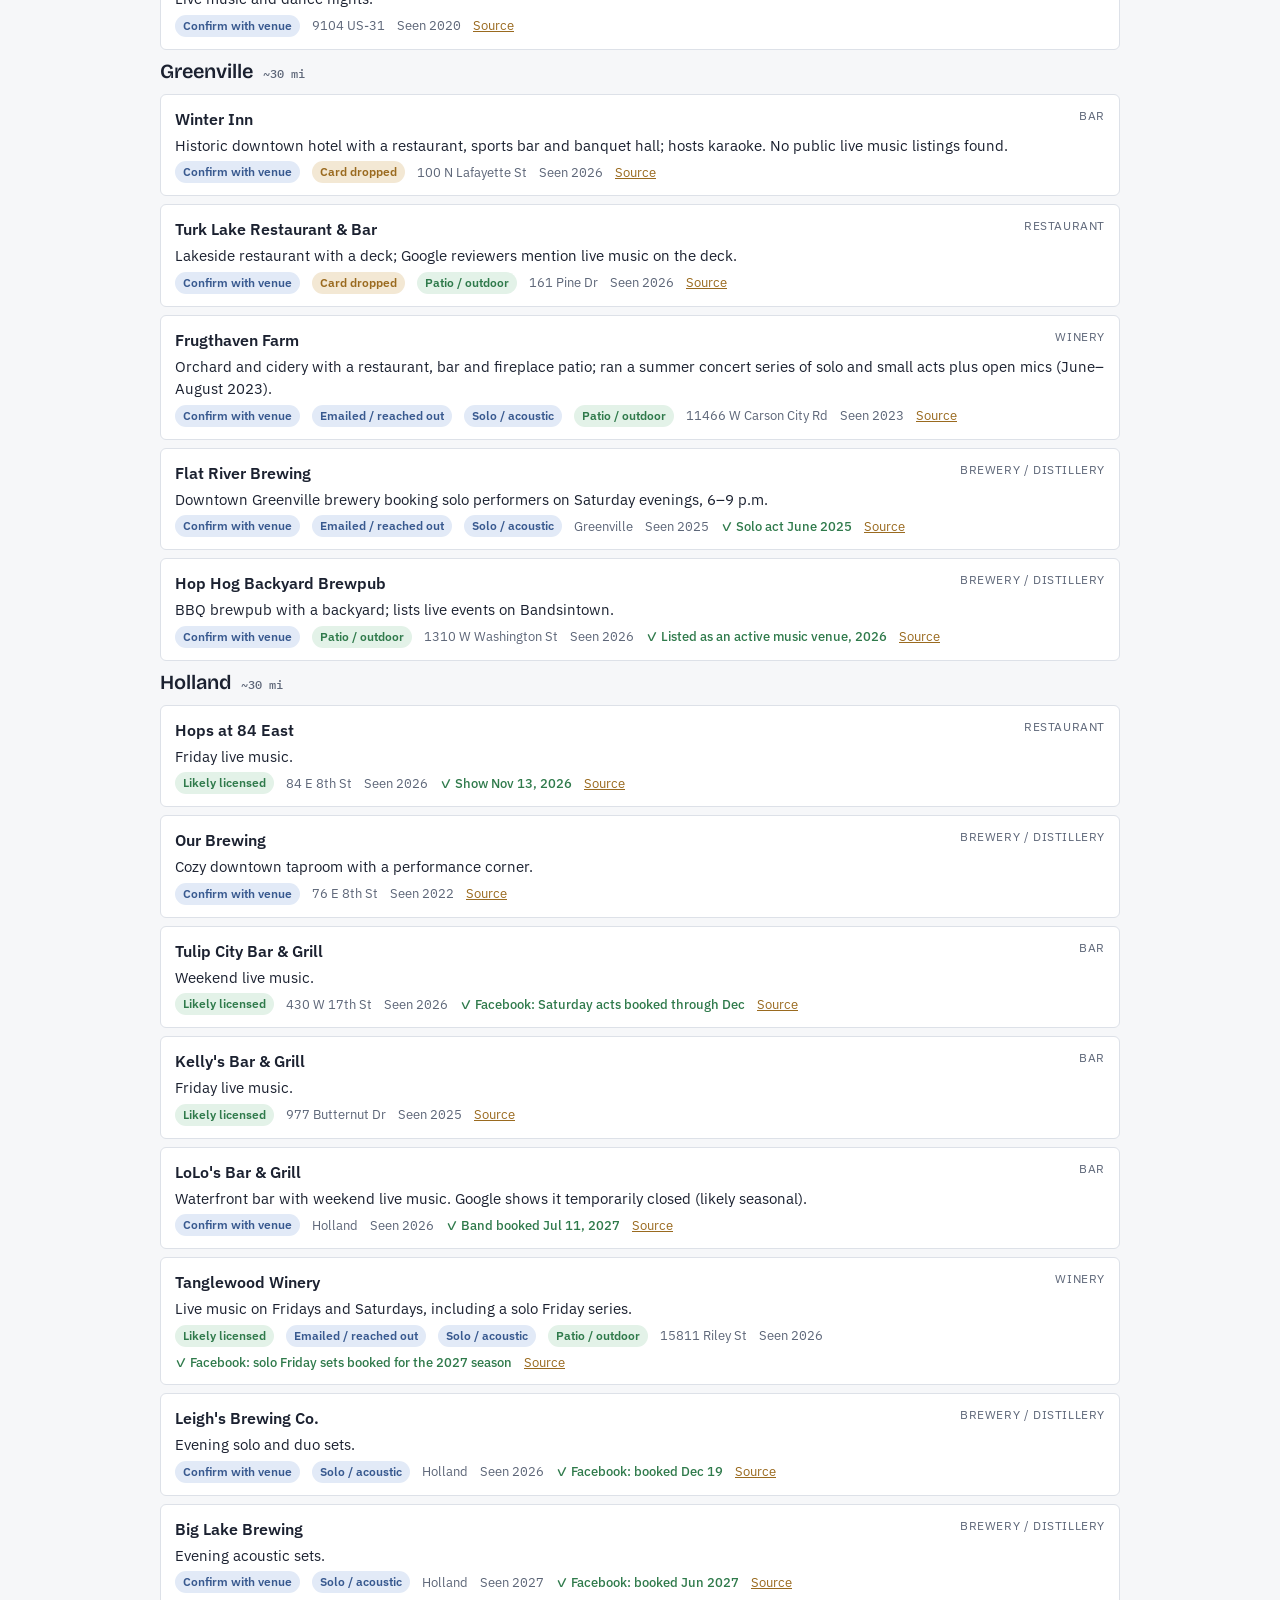
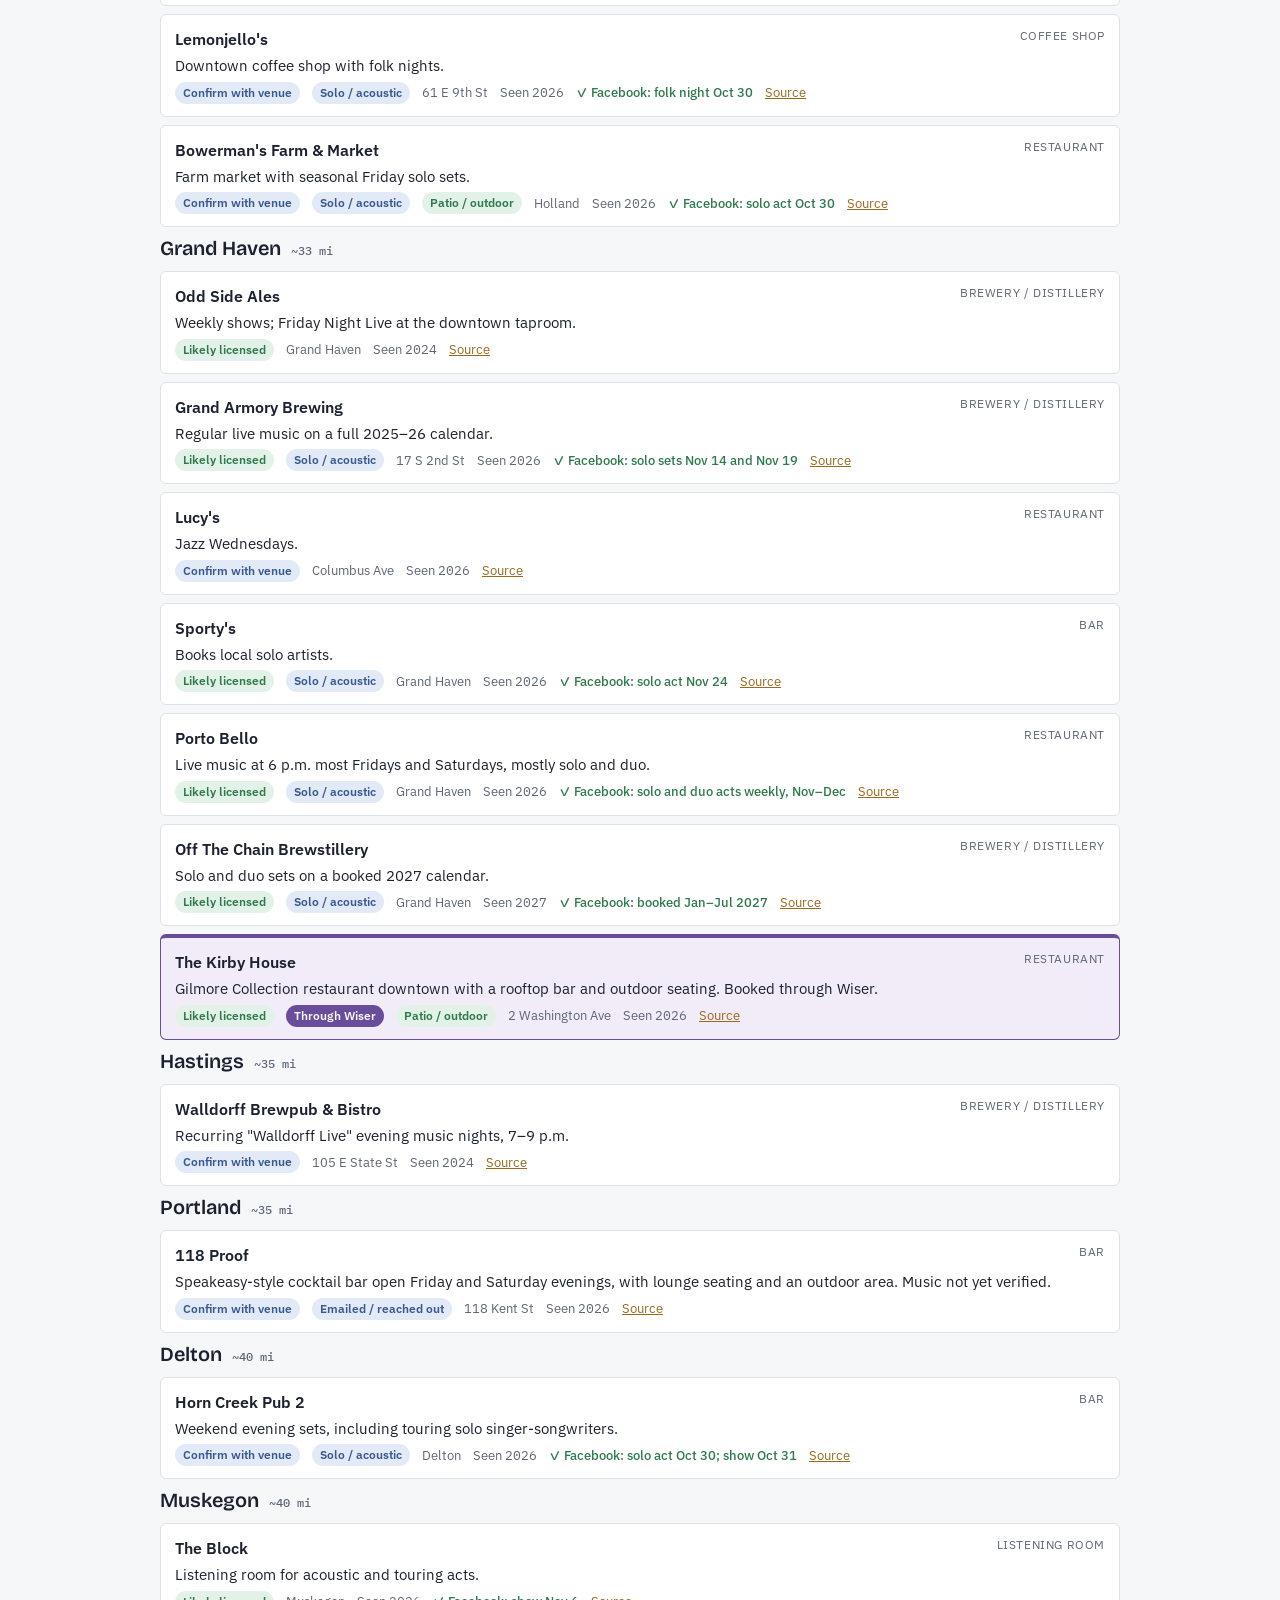
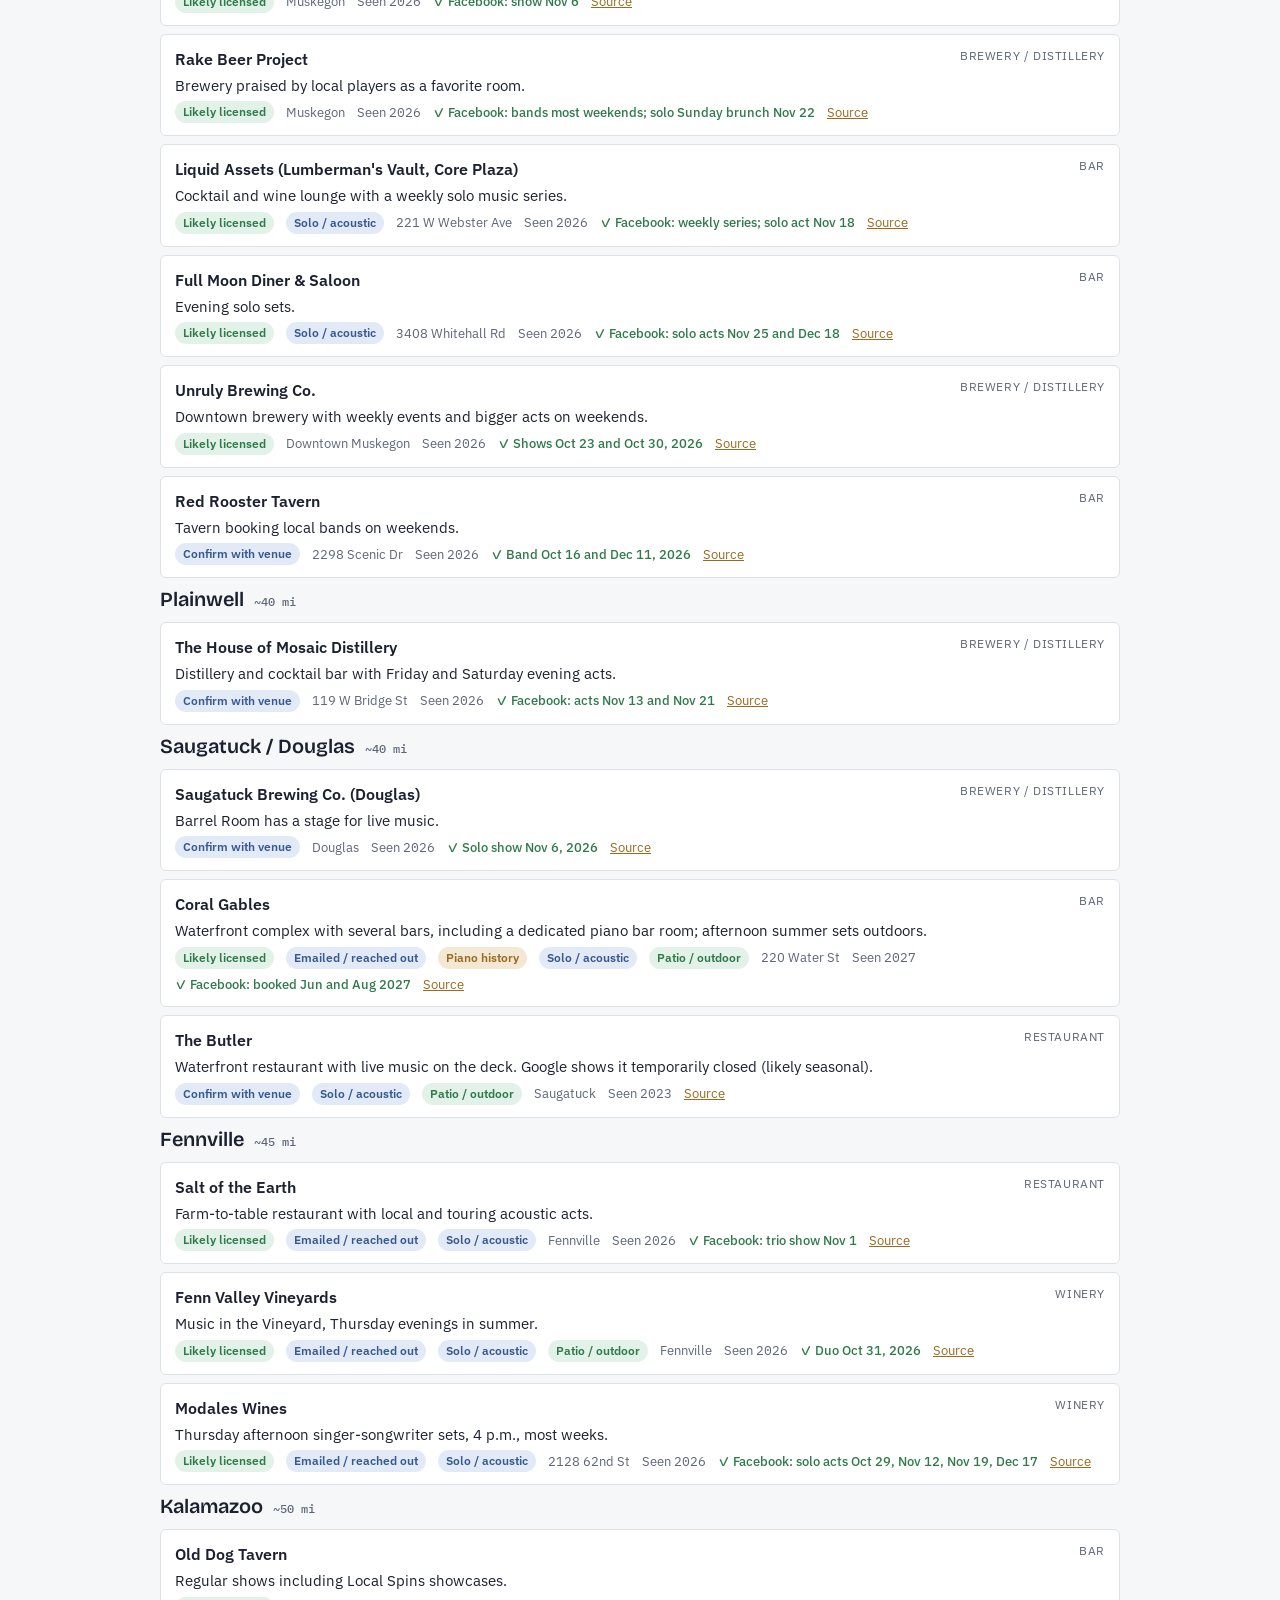
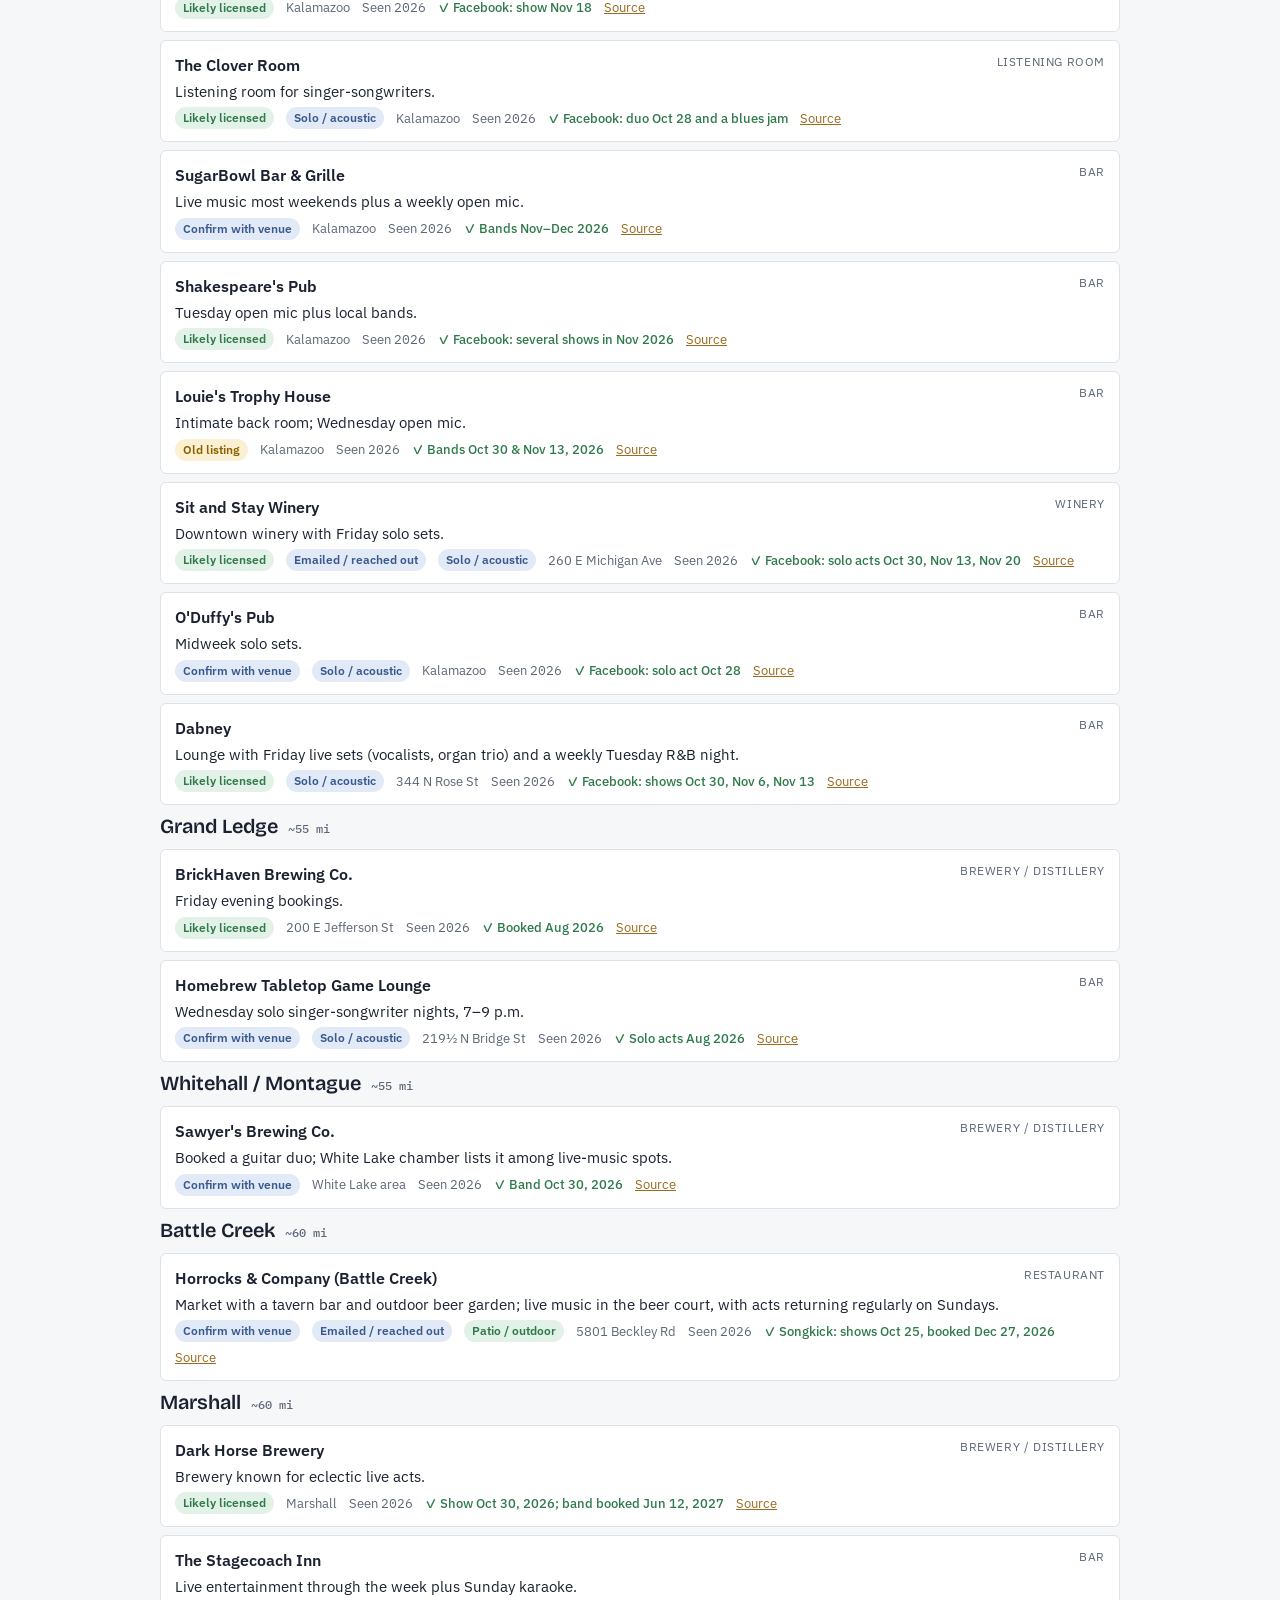
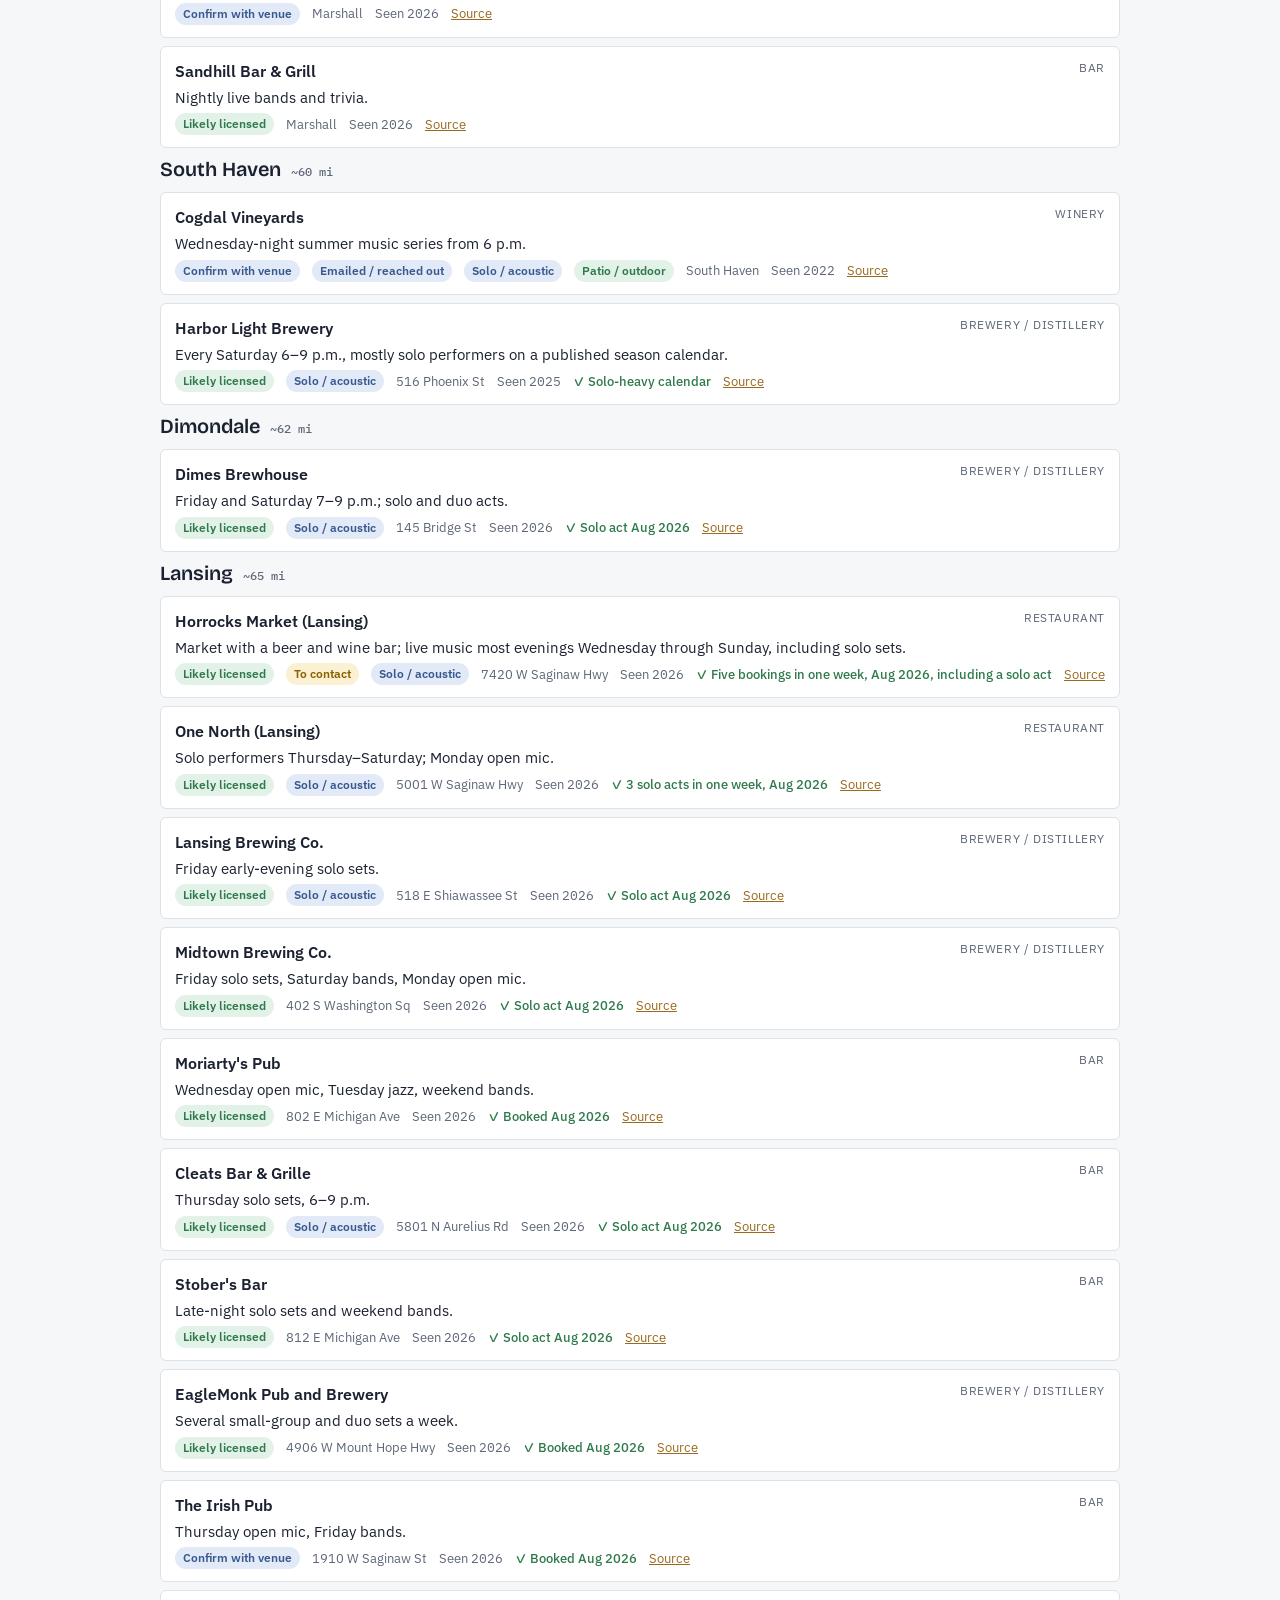
==== commit 8dd1f51f: "Gig venues: permanent purple styling for Wiser venues; add 5 Gilmore venues Co-Authored-By: Claude O" ====
--- a/gig-venues/index.html
+++ b/gig-venues/index.html
@@ -13,7 +13,7 @@
 :root{
   --bg:#f6f7f9; --surface:#ffffff; --fg:#1b2130; --muted:#5d6678; --line:#dde1e8;
   --accent:#9a6a1f; --accent-soft:#f3e8d4;
-  --ok:#2f7a4b; --ok-bg:#e3f2e8; --warn:#8a6100; --warn-bg:#fbf0d2; --bad:#a3312b; --bad-bg:#f8e0de; --info:#38598f; --info-bg:#e2eaf7;
+  --ok:#2f7a4b; --ok-bg:#e3f2e8; --warn:#8a6100; --warn-bg:#fbf0d2; --bad:#a3312b; --bad-bg:#f8e0de; --info:#38598f; --info-bg:#e2eaf7; --wiser:#6a4c9c; --wiser-bg:#f1ecf8;
   --display:"Bricolage Grotesque", "Arial Narrow", system-ui, sans-serif;
   --body:"IBM Plex Sans", system-ui, -apple-system, "Segoe UI", sans-serif;
   --mono:"IBM Plex Mono", ui-monospace, Menlo, monospace;
@@ -21,12 +21,12 @@
 @media (prefers-color-scheme: dark){:root:not([data-theme="light"]){
   --bg:#12151c; --surface:#1a1f29; --fg:#e6e9ef; --muted:#9aa3b4; --line:#2b3240;
   --accent:#d8a453; --accent-soft:#3a2f1c;
-  --ok:#7fcf9c; --ok-bg:#1d3326; --warn:#e6c066; --warn-bg:#3a3018; --bad:#f09a92; --bad-bg:#40221f; --info:#9db8e6; --info-bg:#1f2b40;
+  --ok:#7fcf9c; --ok-bg:#1d3326; --warn:#e6c066; --warn-bg:#3a3018; --bad:#f09a92; --bad-bg:#40221f; --info:#9db8e6; --info-bg:#1f2b40; --wiser:#bfa8e8; --wiser-bg:#2a2340;
   color-scheme:dark}}
 :root[data-theme="dark"]{
   --bg:#12151c; --surface:#1a1f29; --fg:#e6e9ef; --muted:#9aa3b4; --line:#2b3240;
   --accent:#d8a453; --accent-soft:#3a2f1c;
-  --ok:#7fcf9c; --ok-bg:#1d3326; --warn:#e6c066; --warn-bg:#3a3018; --bad:#f09a92; --bad-bg:#40221f; --info:#9db8e6; --info-bg:#1f2b40;
+  --ok:#7fcf9c; --ok-bg:#1d3326; --warn:#e6c066; --warn-bg:#3a3018; --bad:#f09a92; --bad-bg:#40221f; --info:#9db8e6; --info-bg:#1f2b40; --wiser:#bfa8e8; --wiser-bg:#2a2340;
   color-scheme:dark}
 body{background:var(--bg);color:var(--fg);font-family:var(--body);font-size:15px;line-height:1.5}
 .wrap{max-width:960px;margin:0 auto;padding-block:28px 48px;padding-left:max(16px,env(safe-area-inset-left,0px));padding-right:max(16px,env(safe-area-inset-right,0px));display:grid;gap:22px}
@@ -107,7 +107,7 @@
 .reset:disabled{color:var(--muted);cursor:default;opacity:.6}
 .reset-note{font-size:13px;color:var(--muted)}
 .o-sub{color:var(--muted);font-size:12.5px;margin-top:-4px}
-.op-wiser{background:var(--surface);color:var(--fg);border:1px solid var(--line)}
+.op-wiser{background:var(--wiser);color:var(--bg);font-weight:600}
 .hl-bar{display:flex;flex-wrap:wrap;gap:10px 14px;align-items:center}
 .hl-label{font-size:12px;text-transform:uppercase;letter-spacing:.06em;color:var(--muted)}
 .seg{display:inline-flex;border:1px solid var(--line);border-radius:999px;overflow:hidden;background:var(--surface)}
@@ -121,6 +121,10 @@
 .v{transition:opacity .15s}
 .v.dim{opacity:.38}
 .v.lit{border-color:var(--accent);box-shadow:inset 4px 0 0 var(--accent)}
+.v.wz{background:var(--wiser-bg);border-color:var(--wiser);border-top:4px solid var(--wiser)}
+.v.wz.dim{opacity:.55}
+.wz-key{display:inline-flex;align-items:center;gap:6px;font-size:12.5px;color:var(--muted)}
+.wz-key i{width:14px;height:10px;border-radius:2px;background:var(--wiser-bg);border:1px solid var(--wiser);border-top:3px solid var(--wiser)}
 @media (prefers-reduced-motion:reduce){.v{transition:none}}
 .to-top{position:fixed;right:calc(20px + env(safe-area-inset-right,0px));bottom:calc(20px + env(safe-area-inset-bottom,0px));z-index:20;width:48px;height:48px;border-radius:50%;border:0;background:var(--fg);color:var(--bg);display:grid;place-items:center;cursor:pointer;box-shadow:0 4px 14px rgba(0,0,0,.22);opacity:0;transform:translateY(8px);pointer-events:none;transition:opacity .2s,transform .2s}
 .to-top.show{opacity:1;transform:none;pointer-events:auto}
@@ -206,6 +210,7 @@
       <button type="button" id="hl-cur" data-hl="cur" aria-pressed="false"><span class="lg">Not booked into </span><span class="sm">Not into </span><span class="ny"></span></button>
       <button type="button" id="hl-adv" data-hl="adv" aria-pressed="false"><span class="lg">Booked into </span><span class="sm">Booked </span><span class="ny"></span></button>
     </div>
+    <span class="wz-key"><i aria-hidden="true"></i>Purple cards: booked through Wiser</span>
     <div class="count" id="count" aria-live="polite"></div>
   </div>
   <main id="list"></main>
@@ -215,7 +220,7 @@
 </div>
 
 <script>
-const PT=new Set(["Boathouse Vineyards", "Blustone Vineyards", "Black Star Farms", "Leelanau Cellars", "Rudbeckia Winery & Burnt Marshmallow Brewstillery", "Ciccone Vineyard", "Pleasant Valley Farm & Vineyard", "The Fox Barn", "Lighthouse Bar & Grill", "Golden Sands Golf & Bucket Bar", "Round Barn Estate", "Dablon Vineyards", "Free Run Cellars", "Fruit Hills Winery & Orchard", "St. Julian Winery (Union Pier)", "Silver Harbor Brewing Co.", "Uncle John's Cider Mill", "Hop Hog Backyard Brewpub", "The Score Restaurant & Sports Bar", "Downtown Market (Summer Sounds Under the Shed)", "Bay Pointe Inn", "The Butler", "Cogdal Vineyards", "Bostwick Lake Inn", "Tanglewood Winery", "Fenn Valley Vineyards", "Coral Gables", "St. Julian Winery (Paw Paw tasting room)", "Bowerman's Farm & Market", "Frugthaven Farm", "Horrocks & Company (Battle Creek)", "Turk Lake Restaurant & Bar", "Cheers Restaurant", "City Built Brewing Co.", "Ed Dunneback & Girls Farm"]);
+const PT=new Set(["Boathouse Vineyards", "Blustone Vineyards", "Black Star Farms", "Leelanau Cellars", "Rudbeckia Winery & Burnt Marshmallow Brewstillery", "Ciccone Vineyard", "Pleasant Valley Farm & Vineyard", "The Fox Barn", "Lighthouse Bar & Grill", "Golden Sands Golf & Bucket Bar", "Round Barn Estate", "Dablon Vineyards", "Free Run Cellars", "Fruit Hills Winery & Orchard", "St. Julian Winery (Union Pier)", "Silver Harbor Brewing Co.", "Uncle John's Cider Mill", "Hop Hog Backyard Brewpub", "The Score Restaurant & Sports Bar", "Downtown Market (Summer Sounds Under the Shed)", "Bay Pointe Inn", "The Butler", "Cogdal Vineyards", "Bostwick Lake Inn", "Tanglewood Winery", "Fenn Valley Vineyards", "Coral Gables", "St. Julian Winery (Paw Paw tasting room)", "Bowerman's Farm & Market", "Frugthaven Farm", "Horrocks & Company (Battle Creek)", "Turk Lake Restaurant & Bar", "Cheers Restaurant", "City Built Brewing Co.", "Ed Dunneback & Girls Farm", "Rose's on Reeds Lake", "Blue Water", "Nick Fink's Saloon", "The Kirby House"]);
 const AC=new Set(["Chateau Grand Traverse", "Boathouse Vineyards", "Blustone Vineyards", "Black Star Farms", "Shady Lane Cellars", "Ciccone Vineyard", "Leelanau Cellars", "Dune Bird Winery", "Bel Lago Vineyards", "French Valley Vineyard", "Mackinaw Trail Winery", "Rudbeckia Winery & Burnt Marshmallow Brewstillery", "Chateau Chantal", "Uncle John's Cider Mill", "Pleasant Valley Farm & Vineyard", "The Fox Barn", "Ludington Bay Brewing Co.", "Jamesport Brewing Co.", "Plank's (Inn at Harbor Shores)", "Dablon Vineyards", "Filkins Vineyards", "Free Run Cellars", "Tabor Hill Winery & Restaurant", "Fruit Hills Winery & Orchard", "St. Julian Winery (Union Pier)", "Brickyard Tavern", "Horrocks Market (Lansing)", "Cedar Springs Brewing Co.", "Flat River Brewing", "The Score Restaurant & Sports Bar", "Downtown Market (Summer Sounds Under the Shed)", "Cogdal Vineyards", "The Butler", "The Old Goat", "Bowerman's Farm & Market", "Horn Creek Pub 2", "Dabney", "The Lucky Wolf", "St. Julian Winery (Paw Paw tasting room)", "Lumber Baron Bar (Amway Grand Plaza)", "Switchback Gear Exchange", "Tanglewood Winery", "Porto Bello", "Off The Chain Brewstillery", "Archival Brewing", "Coopersville Brewing Co.", "Bostwick Lake Inn", "Michigan Moonshine Distillery", "JT's Pizza & Spirits", "Horrocks Market", "Leigh's Brewing Co.", "Big Lake Brewing", "Coral Gables", "Sporty's", "Salt of the Earth", "Fenn Valley Vineyards", "The Clover Room", "Harbor Light Brewery", "Homebrew Tabletop Game Lounge", "One North (Lansing)", "Mash Bar", "Lansing Brewing Co.", "Cleats Bar & Grille", "Dimes Brewhouse", "Dublin Square", "The Peanut Barrel", "Pins & Pints", "Blue Gill Grill", "Eaton Rapids Craft Co.", "Summerlands Brewing Co.", "Carolina Lowcountry Kitchen", "Lemonjello's", "Liquid Assets (Lumberman's Vault, Core Plaza)", "Full Moon Diner & Saloon", "Modales Wines", "Sit and Stay Winery", "O'Duffy's Pub", "JW Marriott Grand Rapids", "Grand Armory Brewing", "Michigan Moonshine Distillery", "Frugthaven Farm", "City Built Brewing Co.", "Ed Dunneback & Girls Farm"]);
 // Venues with a dated booking on or after Oct 28, 2025. Update when evidence changes.
 const RECENT=new Set(["Chateau Grand Traverse", "Chateau Chantal", "Blustone Vineyards", "Mackinaw Trail Winery", "SpeakEZ Lounge", "Rockford Brewing Co.", "Tulip City Bar & Grill", "Tanglewood Winery", "Grand Armory Brewing", "Lucy's", "Sporty's", "The Block", "Rake Beer Project", "Salt of the Earth", "Old Dog Tavern", "The Clover Room", "Shakespeare's Pub", "JT's Pizza & Spirits", "Horrocks Market", "Michigan Moonshine Distillery", "Archival Brewing", "Bostwick Lake Inn", "Coopersville Brewing Co.", "Cedar Springs Brewing Co.", "Leigh's Brewing Co.", "Big Lake Brewing", "Porto Bello", "Off The Chain Brewstillery", "Coral Gables", "Carolina Lowcountry Kitchen", "Rapid River Stillhouse", "Lemonjello's", "Liquid Assets (Lumberman's Vault, Core Plaza)", "Full Moon Diner & Saloon", "Modales Wines", "Sit and Stay Winery", "O'Duffy's Pub", "Bowerman's Farm & Market", "Horn Creek Pub 2", "The House of Mosaic Distillery", "Dabney", "The Lucky Wolf", "Downtown Market (Summer Sounds Under the Shed)", "Bay Pointe Inn", "The Score Restaurant & Sports Bar", "Unruly Brewing Co.", "Red Rooster Tavern", "Horrocks Market (Lansing)", "Brickyard Tavern", "BrickHaven Brewing Co.", "Homebrew Tabletop Game Lounge", "Dimes Brewhouse", "One North (Lansing)", "Lansing Brewing Co.", "Midtown Brewing Co.", "Moriarty's Pub", "Cleats Bar & Grille", "Stober's Bar", "EagleMonk Pub and Brewery", "The Irish Pub", "Mac's Bar", "Mash Bar", "Dublin Square", "The Peanut Barrel", "Sidebar", "One North (East Lansing)", "Pins & Pints", "Red Cedar Spirits", "Summerlands Brewing Co.", "Eaton Rapids Craft Co.", "Blue Gill Grill", "Uncle John's Cider Mill", "Plank's (Inn at Harbor Shores)", "Local Pour", "Goshen Brewing Co.", "JD's Stage Bistro", "Rogue River Tavern", "Hops at 84 East", "LoLo's Bar & Grill", "Saugatuck Brewing Co. (Douglas)", "Fenn Valley Vineyards", "SugarBowl Bar & Grille", "Louie's Trophy House", "Pleasant Valley Farm & Vineyard", "The Fox Barn", "The Livery", "Ludington Bay Brewing Co.", "Jamesport Brewing Co.", "The Mitten Bar", "Round Barn Estate", "Filkins Vineyards", "River Saint Joe", "Left Foot Charley", "Rove Estate", "Shady Lane Cellars", "Leelanau Cellars", "Dune Bird Winery", "Bel Lago Vineyards", "French Valley Vineyard", "Sawyer's Brewing Co.", "Dark Horse Brewery", "Beer City Bread Co.", "Russo Italian Restaurant + Market", "Horrocks & Company (Battle Creek)"]);
@@ -265,6 +270,11 @@
 ["Holland", 30, "Big Lake Brewing", "w", "Evening acoustic sets.", "confirm", 2027, 0, "Holland", "https://www.facebook.com/search/events/?q=Midnight%20Vinyl", "Facebook: booked Jun 2027"],
 ["Grand Haven", 33, "Porto Bello", "r", "Live music at 6 p.m. most Fridays and Saturdays, mostly solo and duo.", "likely", 2026, 0, "Grand Haven", "https://www.facebook.com/search/events/?q=Porto%20Bello%20Grand%20Haven", "Facebook: solo and duo acts weekly, Nov–Dec"],
 ["Grand Haven", 33, "Off The Chain Brewstillery", "w", "Solo and duo sets on a booked 2027 calendar.", "likely", 2027, 0, "Grand Haven", "https://www.facebook.com/search/events/?q=Midnight%20Vinyl", "Facebook: booked Jan–Jul 2027"],
+["East Grand Rapids", 4, "Rose's on Reeds Lake", "r", "Gilmore Collection restaurant on Reeds Lake with a lakeside patio. Booked through Wiser.", "likely", 2026, 0, "550 Lakeside Dr SE", "https://www.google.com/maps/search/?api=1&query=Rose%27s+550+Lakeside+Dr+SE+East+Grand+Rapids+MI"],
+["Grand Rapids", 7, "Blue Water", "r", "Gilmore Collection restaurant on Versluis Lake with a lake-view bar and outdoor seating. Booked through Wiser.", "likely", 2026, 0, "5180 Northland Dr NE", "https://www.google.com/maps/search/?api=1&query=Blue+Water+5180+Northland+Dr+NE+Grand+Rapids+MI"],
+["Lowell", 18, "Flat River Grill", "r", "Gilmore Collection restaurant in a historic brick building on the Flat River. Booked through Wiser.", "likely", 2026, 0, "201 E Main St", "https://www.google.com/maps/search/?api=1&query=Flat+River+Grill+201+E+Main+St+Lowell+MI"],
+["Comstock Park", 6, "Nick Fink's Saloon", "b", "Historic Gilmore Collection saloon (since 1888) with a deck. Booked through Wiser.", "likely", 2026, 0, "3965 W River Dr NE", "https://www.google.com/maps/search/?api=1&query=Nick+Fink%27s+3965+W+River+Dr+NE+Comstock+Park+MI"],
+["Grand Haven", 35, "The Kirby House", "r", "Gilmore Collection restaurant downtown with a rooftop bar and outdoor seating. Booked through Wiser.", "likely", 2026, 0, "2 Washington Ave", "https://www.google.com/maps/search/?api=1&query=The+Kirby+House+2+Washington+Ave+Grand+Haven+MI"],
 ["Greenville", 30, "Winter Inn", "b", "Historic downtown hotel with a restaurant, sports bar and banquet hall; hosts karaoke. No public live music listings found.", "confirm", 2026, 0, "100 N Lafayette St", "https://www.google.com/maps/search/?api=1&query=Winter+Inn+100+N+Lafayette+St+Greenville+MI"],
 ["Rockford", 12, "Eastern Kille Distillery", "w", "Craft distillery with a pizza kitchen, private side room and large outdoor area. No public live music listings found.", "confirm", 2026, 0, "7755 Childsdale Ave NE", "https://www.google.com/maps/search/?api=1&query=Eastern+Kille+Distillery+7755+Childsdale+Ave+NE+Rockford+MI"],
 ["Greenville", 32, "Turk Lake Restaurant & Bar", "r", "Lakeside restaurant with a deck; Google reviewers mention live music on the deck.", "confirm", 2026, 0, "161 Pine Dr", "https://www.google.com/maps/search/?api=1&query=Turk+Lake+Restaurant+161+Pine+Dr+Greenville+MI"],
@@ -437,11 +447,11 @@
 {n:"Horrocks Market (Lansing)",town:"Lansing",st:"todo",v:"Horrocks Market (Lansing)"},
 {n:"Brickyard Tavern",town:"Grand Rapids",st:"wiser",v:"Brickyard Tavern"},
 {n:"Bostwick Lake Inn",town:"Rockford",st:"wiser",note:"Gilmore Collection",v:"Bostwick Lake Inn"},
-{n:"Rose's on Reeds Lake",town:"East Grand Rapids",st:"wiser",note:"Gilmore Collection"},
-{n:"Blue Water",town:"Versluis Lake, Grand Rapids",st:"wiser",note:"Gilmore Collection"},
-{n:"Flat River Grill",town:"Lowell",st:"wiser",note:"Gilmore Collection"},
-{n:"Nick Fink's Saloon",town:"Comstock Park",st:"wiser",note:"Gilmore Collection"},
-{n:"The Kirby House",town:"Grand Haven",st:"wiser",note:"Gilmore Collection"},
+{n:"Rose's on Reeds Lake",town:"East Grand Rapids",st:"wiser",note:"Gilmore Collection",v:"Rose's on Reeds Lake"},
+{n:"Blue Water",town:"Versluis Lake, Grand Rapids",st:"wiser",note:"Gilmore Collection",v:"Blue Water"},
+{n:"Flat River Grill",town:"Lowell",st:"wiser",note:"Gilmore Collection",v:"Flat River Grill"},
+{n:"Nick Fink's Saloon",town:"Comstock Park",st:"wiser",note:"Gilmore Collection",v:"Nick Fink's Saloon"},
+{n:"The Kirby House",town:"Grand Haven",st:"wiser",note:"Gilmore Collection",v:"The Kirby House"},
 {n:"Shots",town:"Standale",st:"todo",note:"Asking a fellow musician about it first."},
 {n:"Carolina Lowcountry Kitchen",town:"East Grand Rapids",st:"card",d:"2026-10-29",v:"Carolina Lowcountry Kitchen"}
 ];
@@ -490,7 +500,7 @@
   const groups={};rows.forEach(v=>{(groups[v.town]=groups[v.town]||[]).push(v)});
   const towns=Object.keys(groups).sort((a,b)=>groups[a][0].mi-groups[b][0].mi||a.localeCompare(b));
   $("list").innerHTML=towns.length?towns.map(tn=>`<section class="town"><h2>${esc(tn)} <small>${groups[tn][0].mi?"~"+groups[tn][0].mi+" mi":"in town"}</small></h2>${groups[tn].map(v=>`
-    <article class="v${HL?(isLit(v)?" lit":" dim"):""}" id="${slug(v.name)}"><div class="name">${esc(v.name)}</div><div class="type">${T[v.type]}</div>
+    <article class="v${OMAP[v.name]&&OMAP[v.name].st==="wiser"?" wz":""}${HL?(isLit(v)?" lit":" dim"):""}" id="${slug(v.name)}"><div class="name">${esc(v.name)}</div><div class="type">${T[v.type]}</div>
     <div class="what">${esc(v.what)}</div>
     <div class="meta"><span class="pill p-${v.st}">${SL[v.st]}</span>${OMAP[v.name]?`<span class="op op-${OMAP[v.name].st}">${OS[OMAP[v.name].st]}</span>`:""}${OMAP[v.name]&&OMAP[v.name].fu?'<span class="fu-chip">Follow up</span>':""}${v.piano?'<span class="piano">Piano history</span>':""}${v.ac?'<span class="acou">Solo / acoustic</span>':""}${v.pt?'<span class="patio">Patio / outdoor</span>':""}<span>${esc(v.addr)}</span><span>Seen <span class="year">${v.yr}</span></span>${v.ev?`<span class="ev">✓ ${esc(v.ev)}</span>`:""}<a href="${v.src}" target="_blank" rel="noopener">Source</a></div></article>`).join("")}</section>`).join(""):'<p class="empty">No venues match. Clear a filter to see more.</p>';
   updReset();
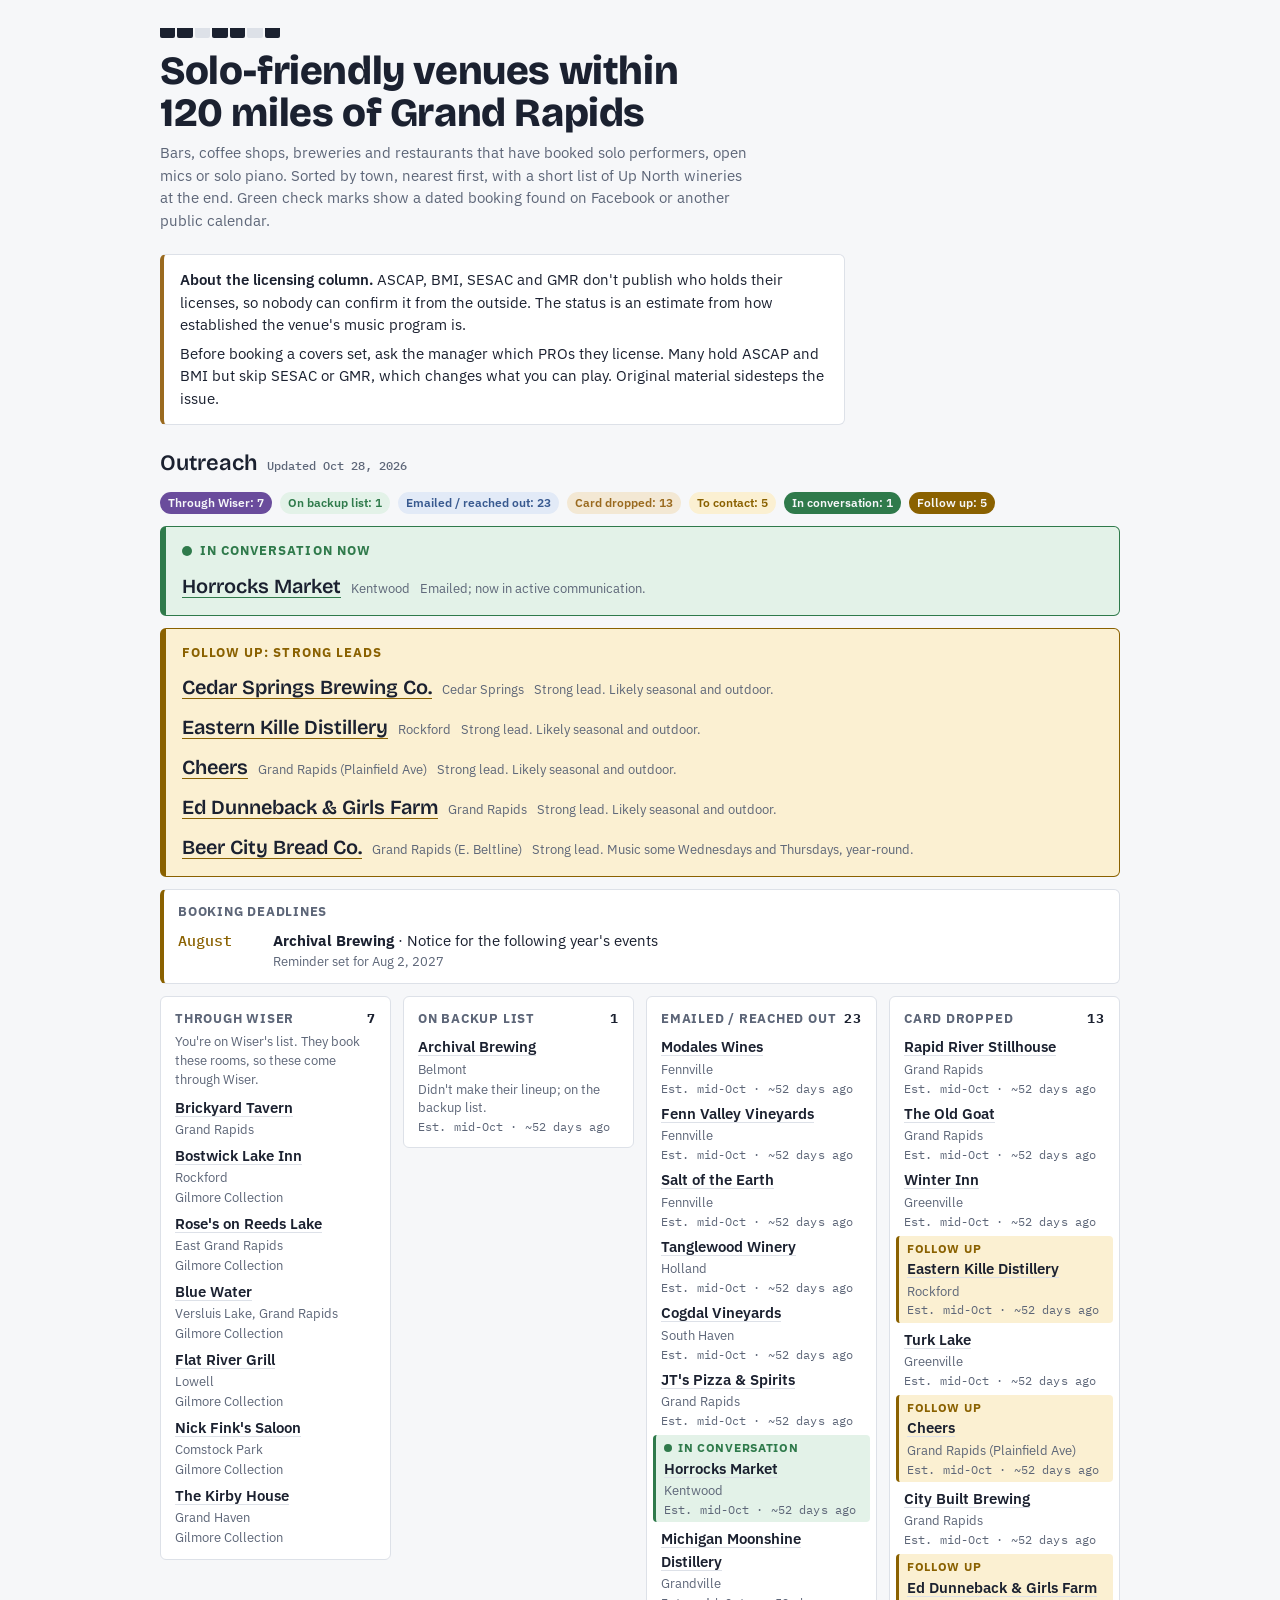
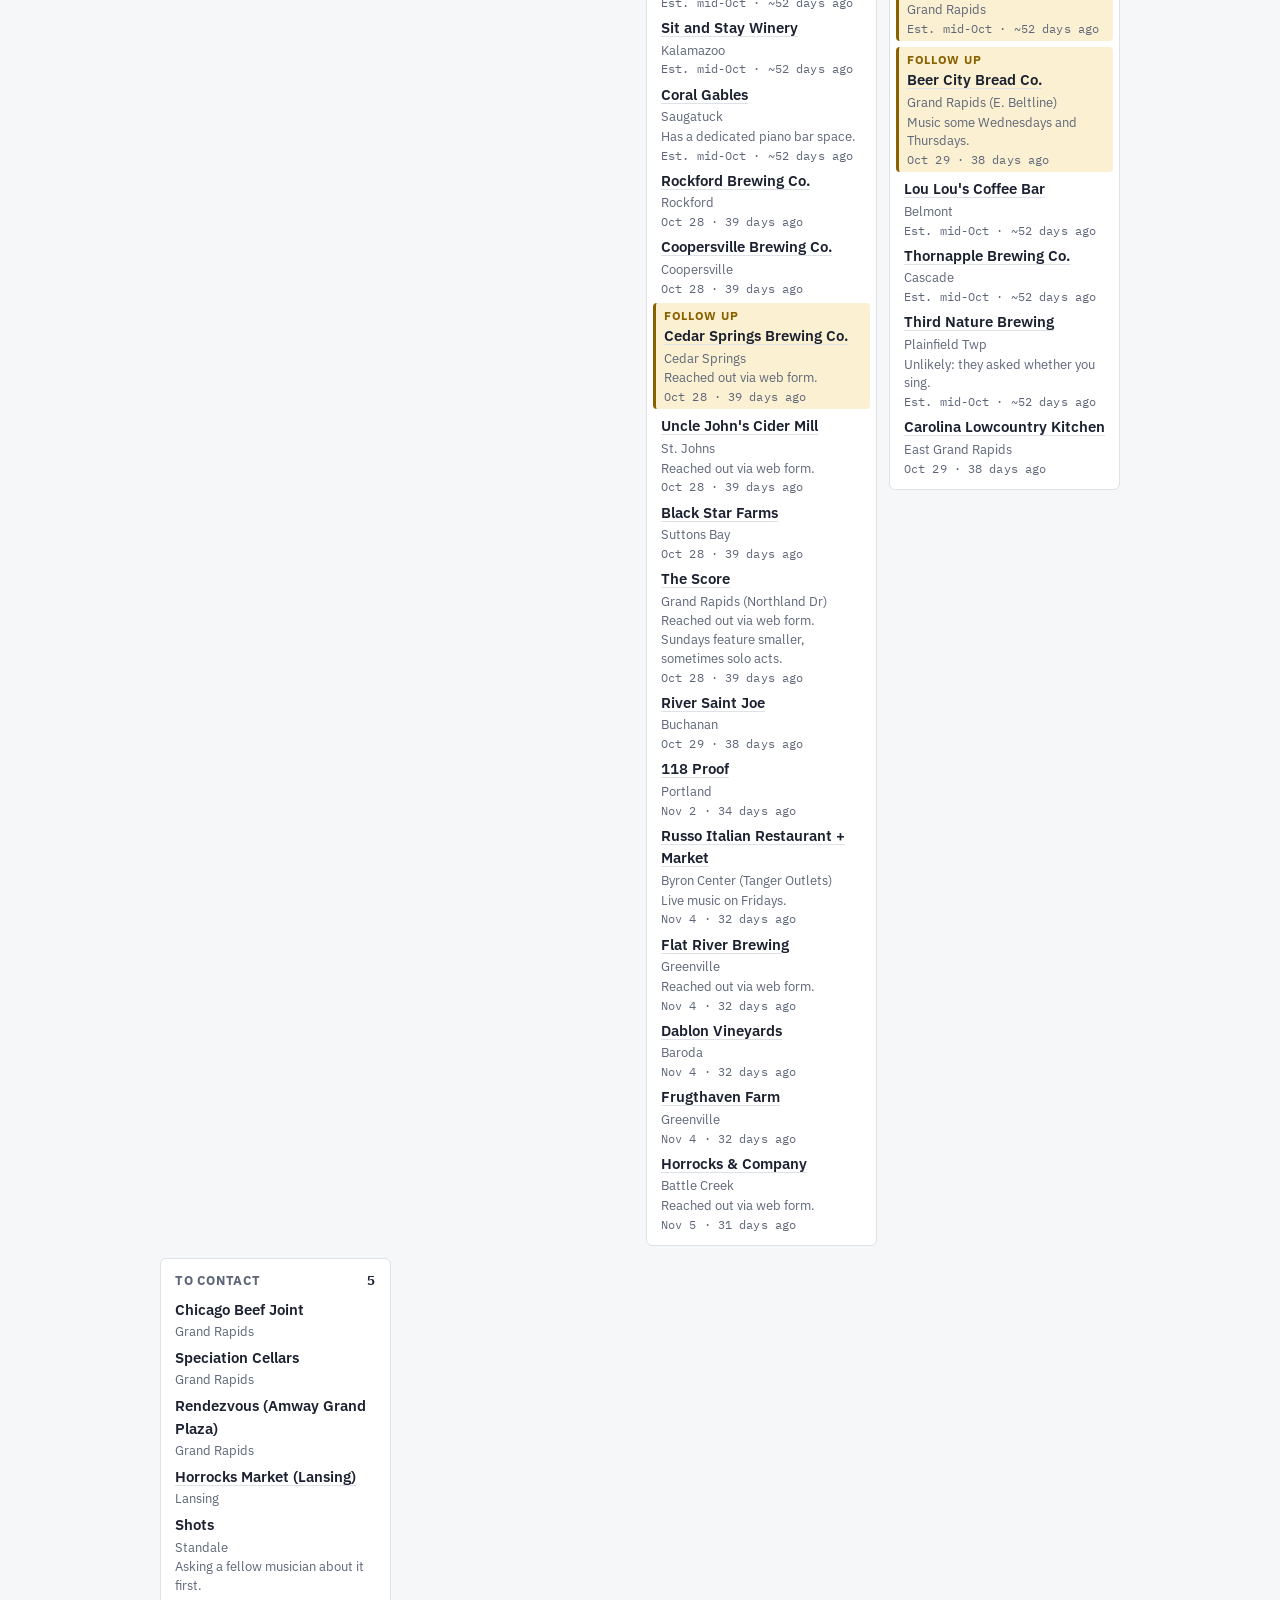
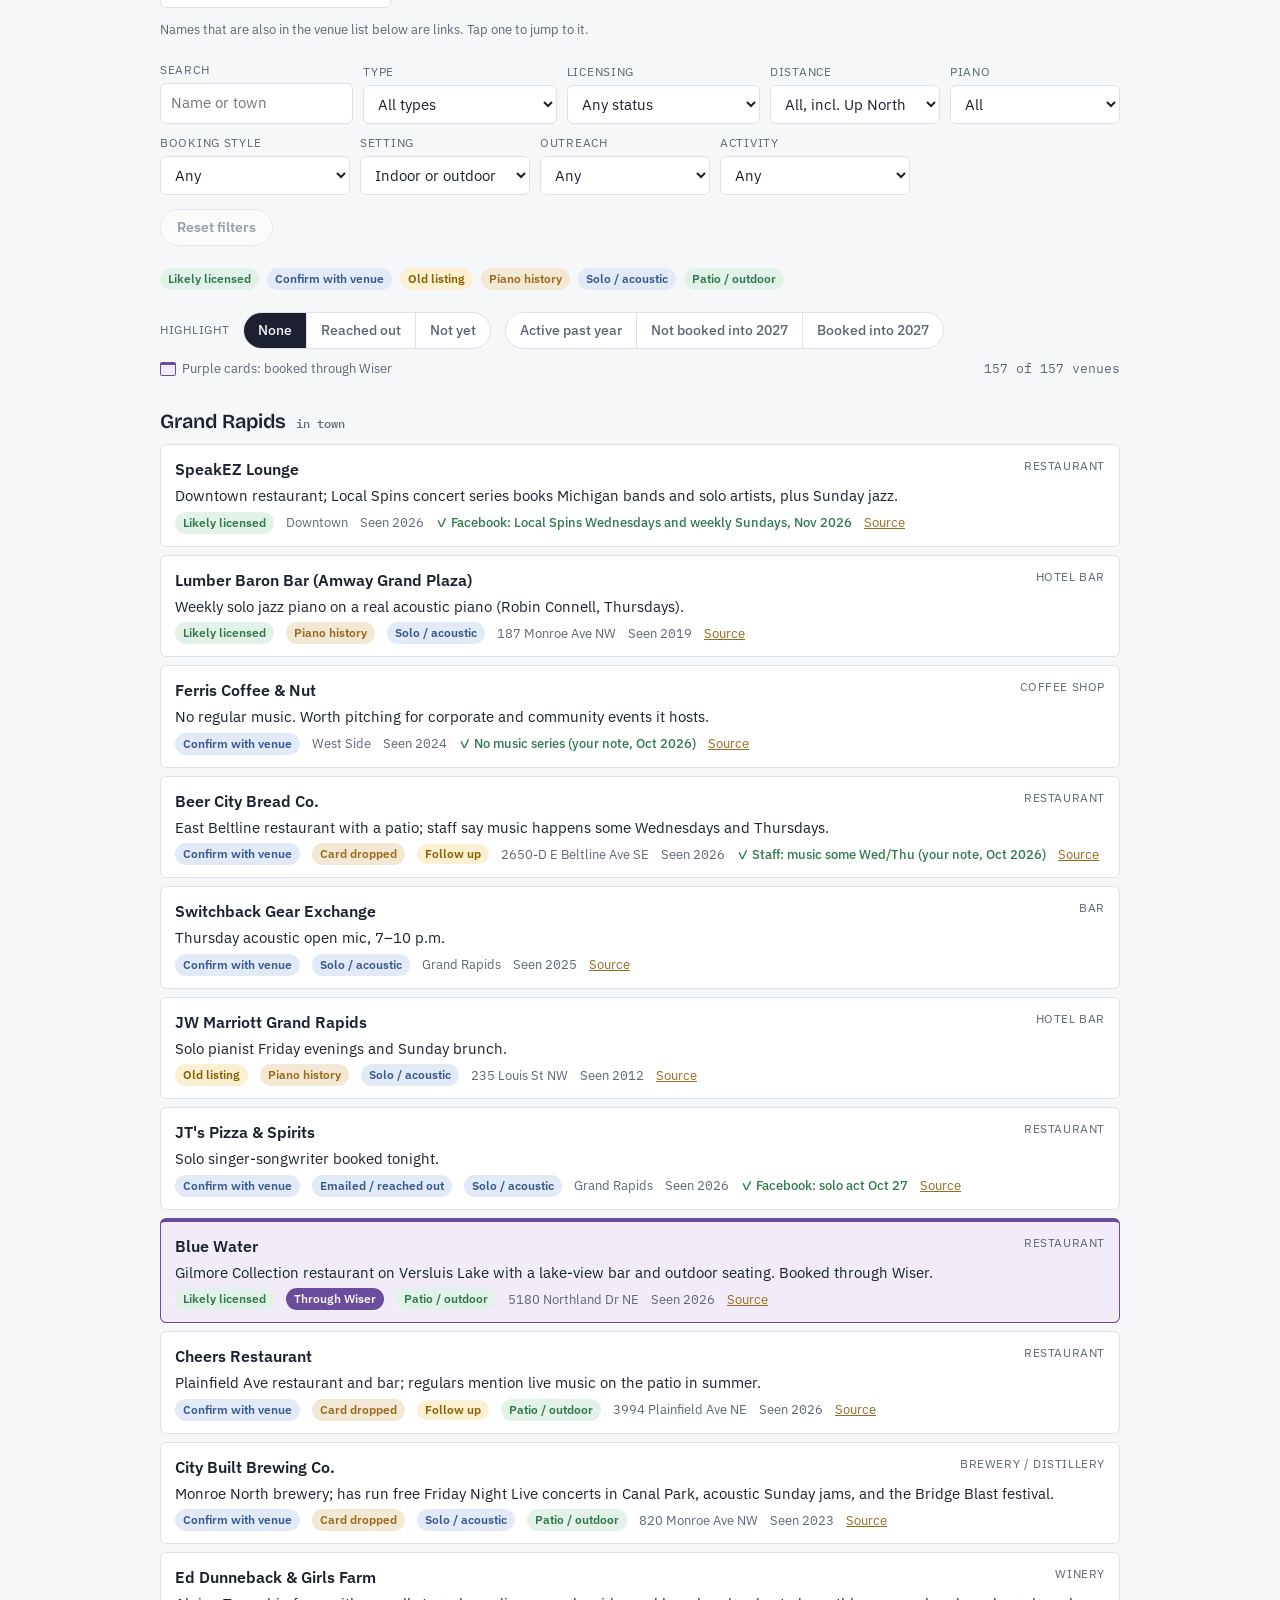
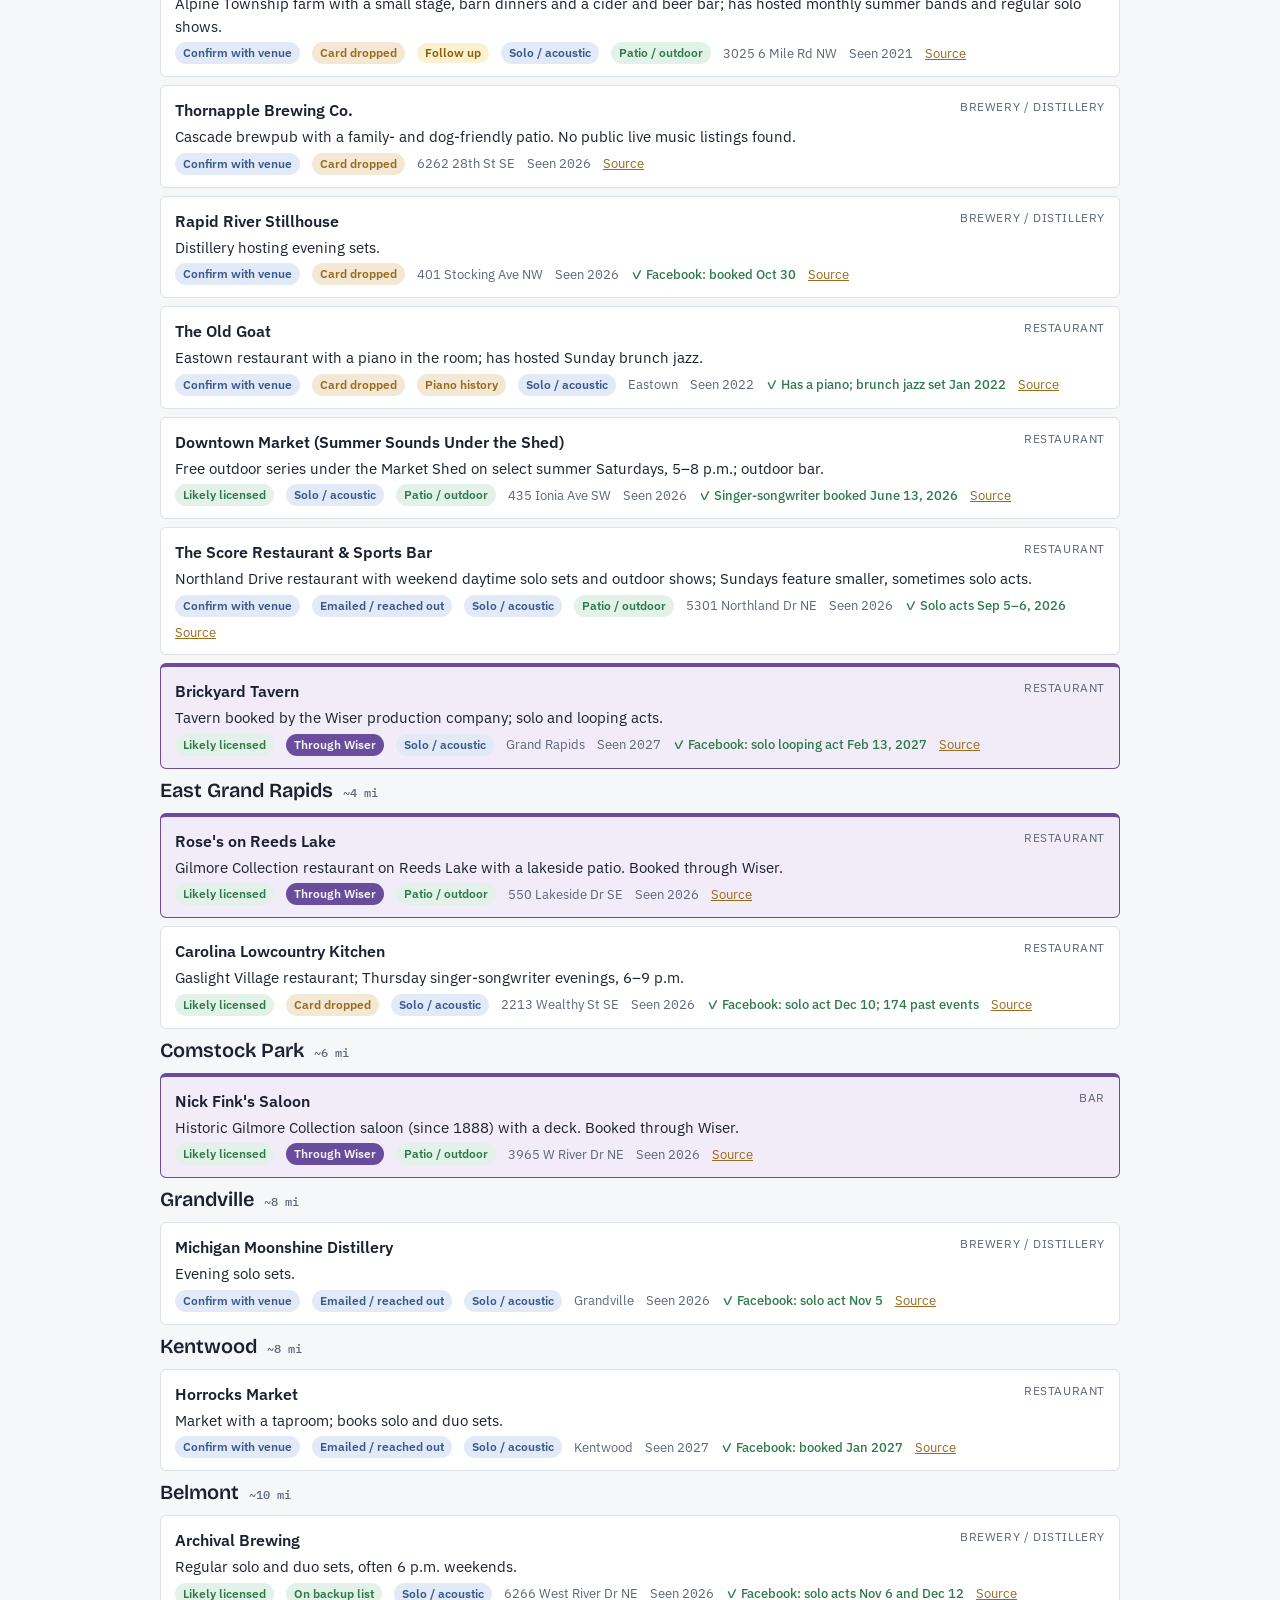
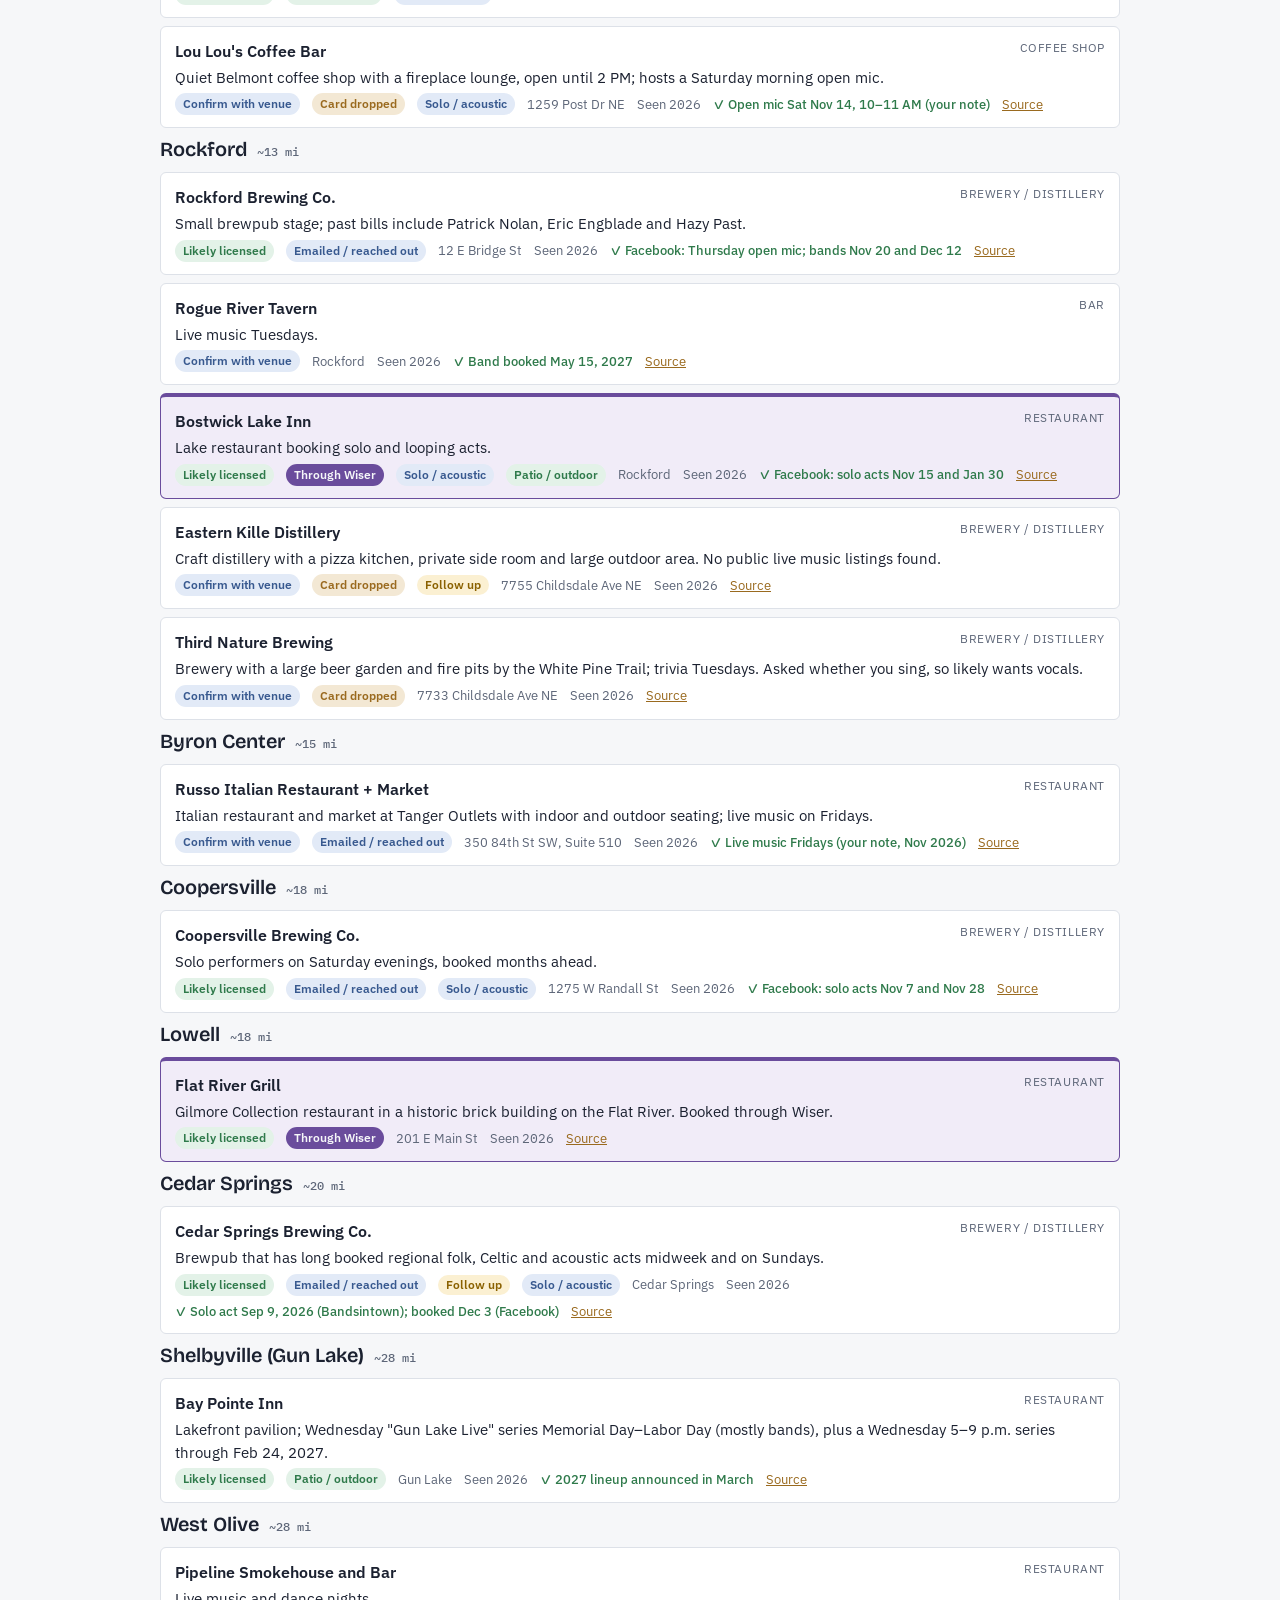
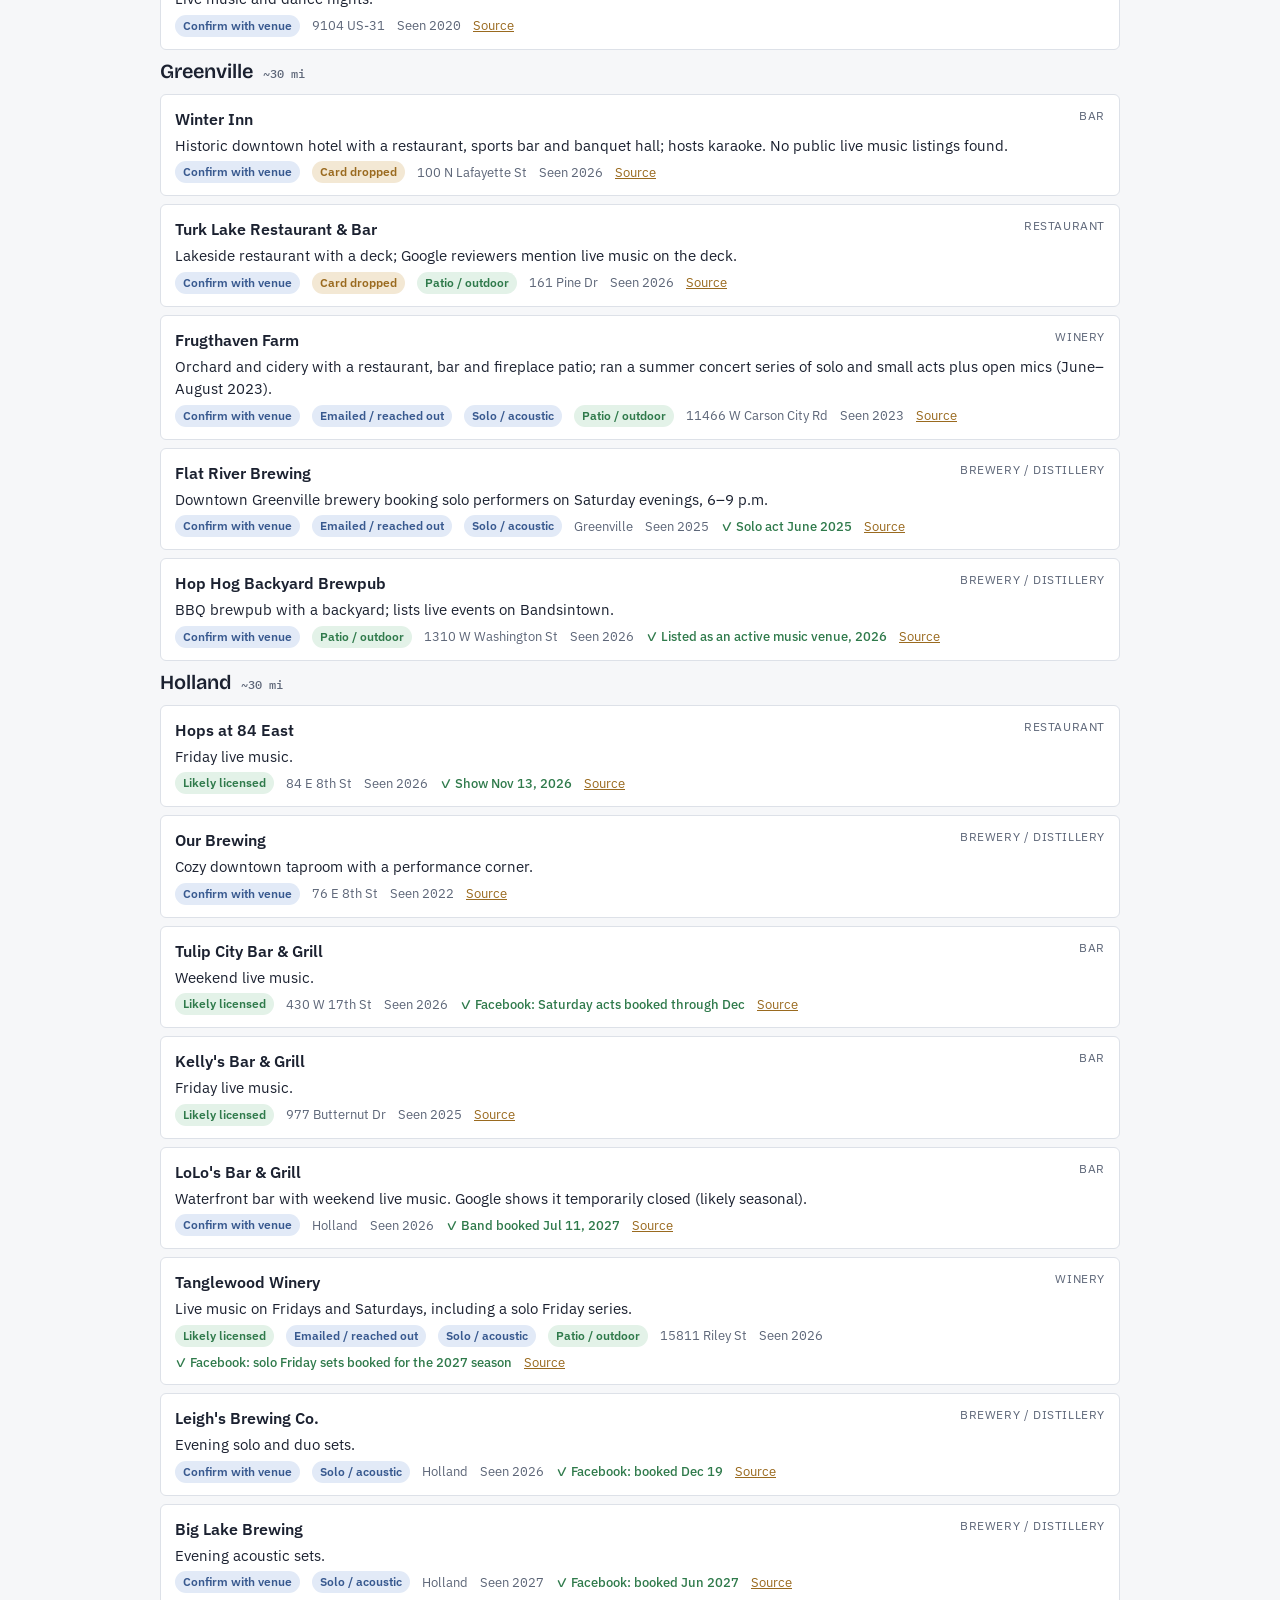
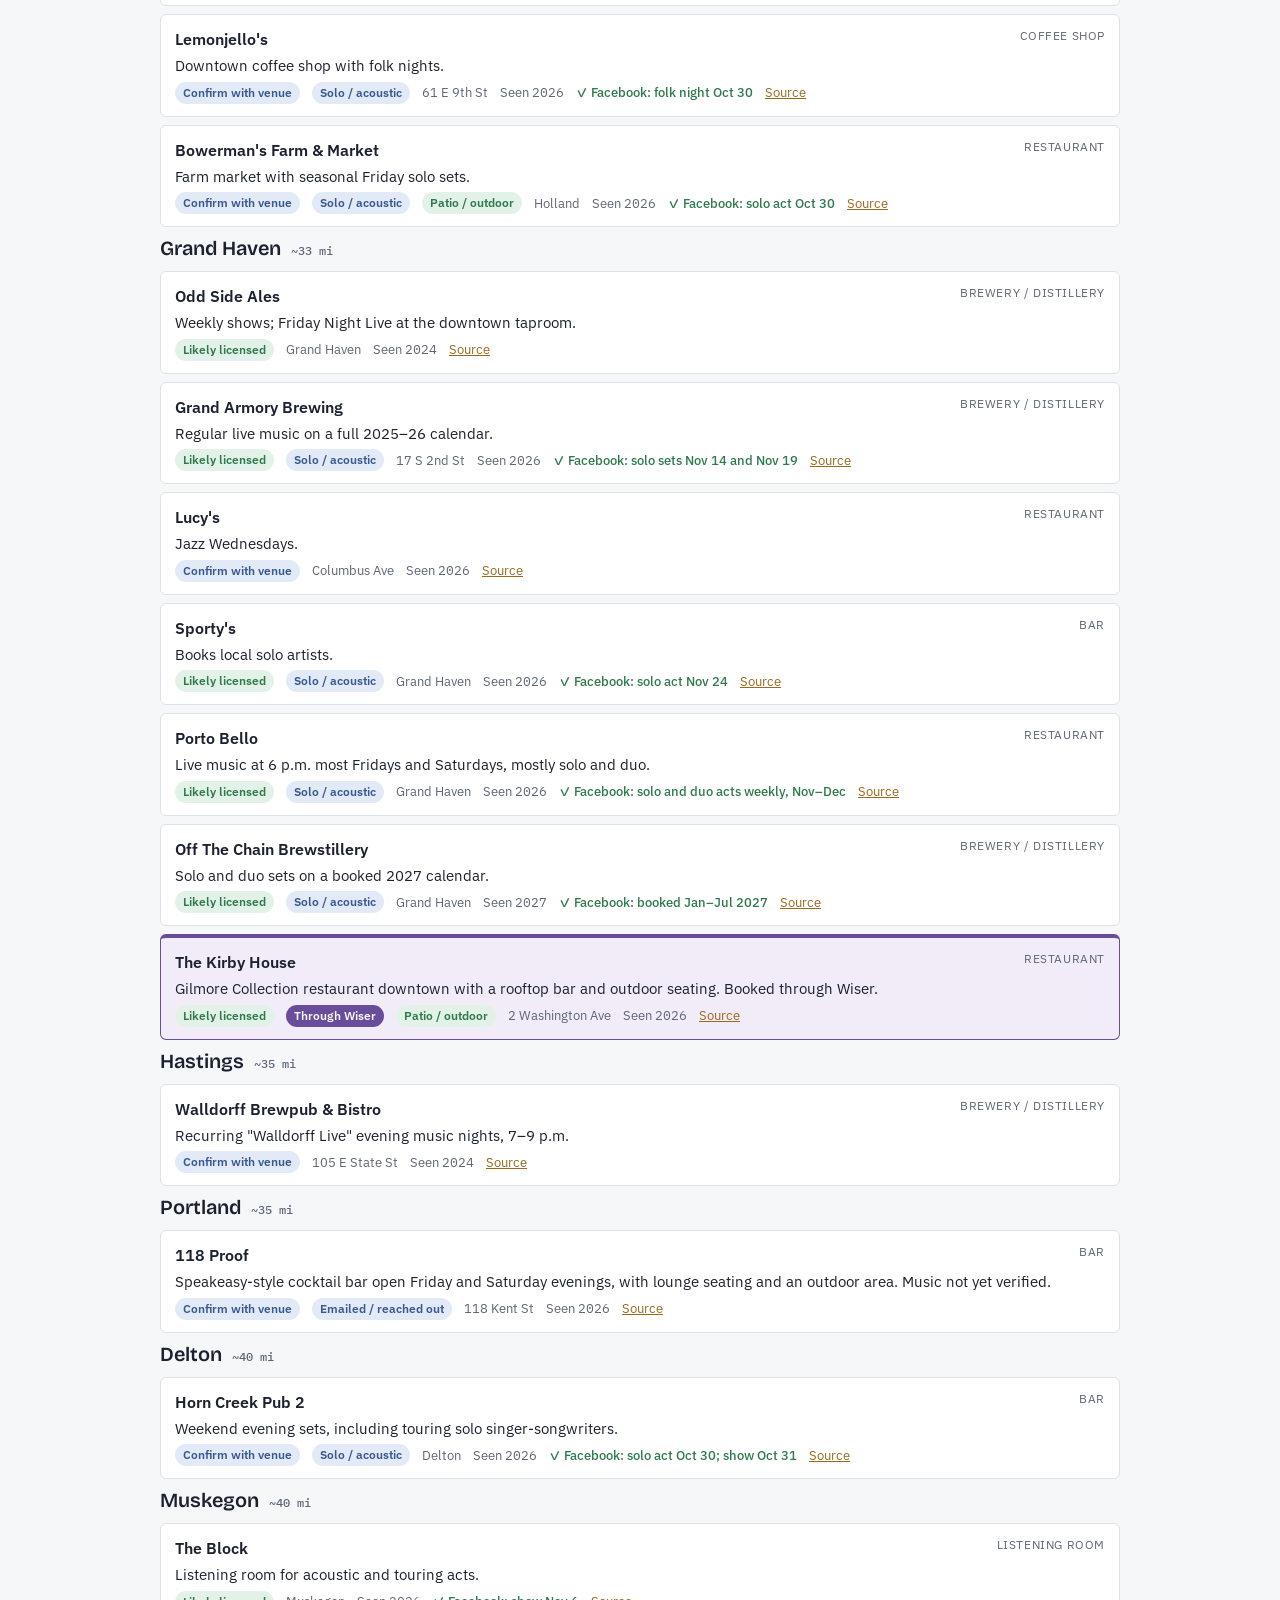
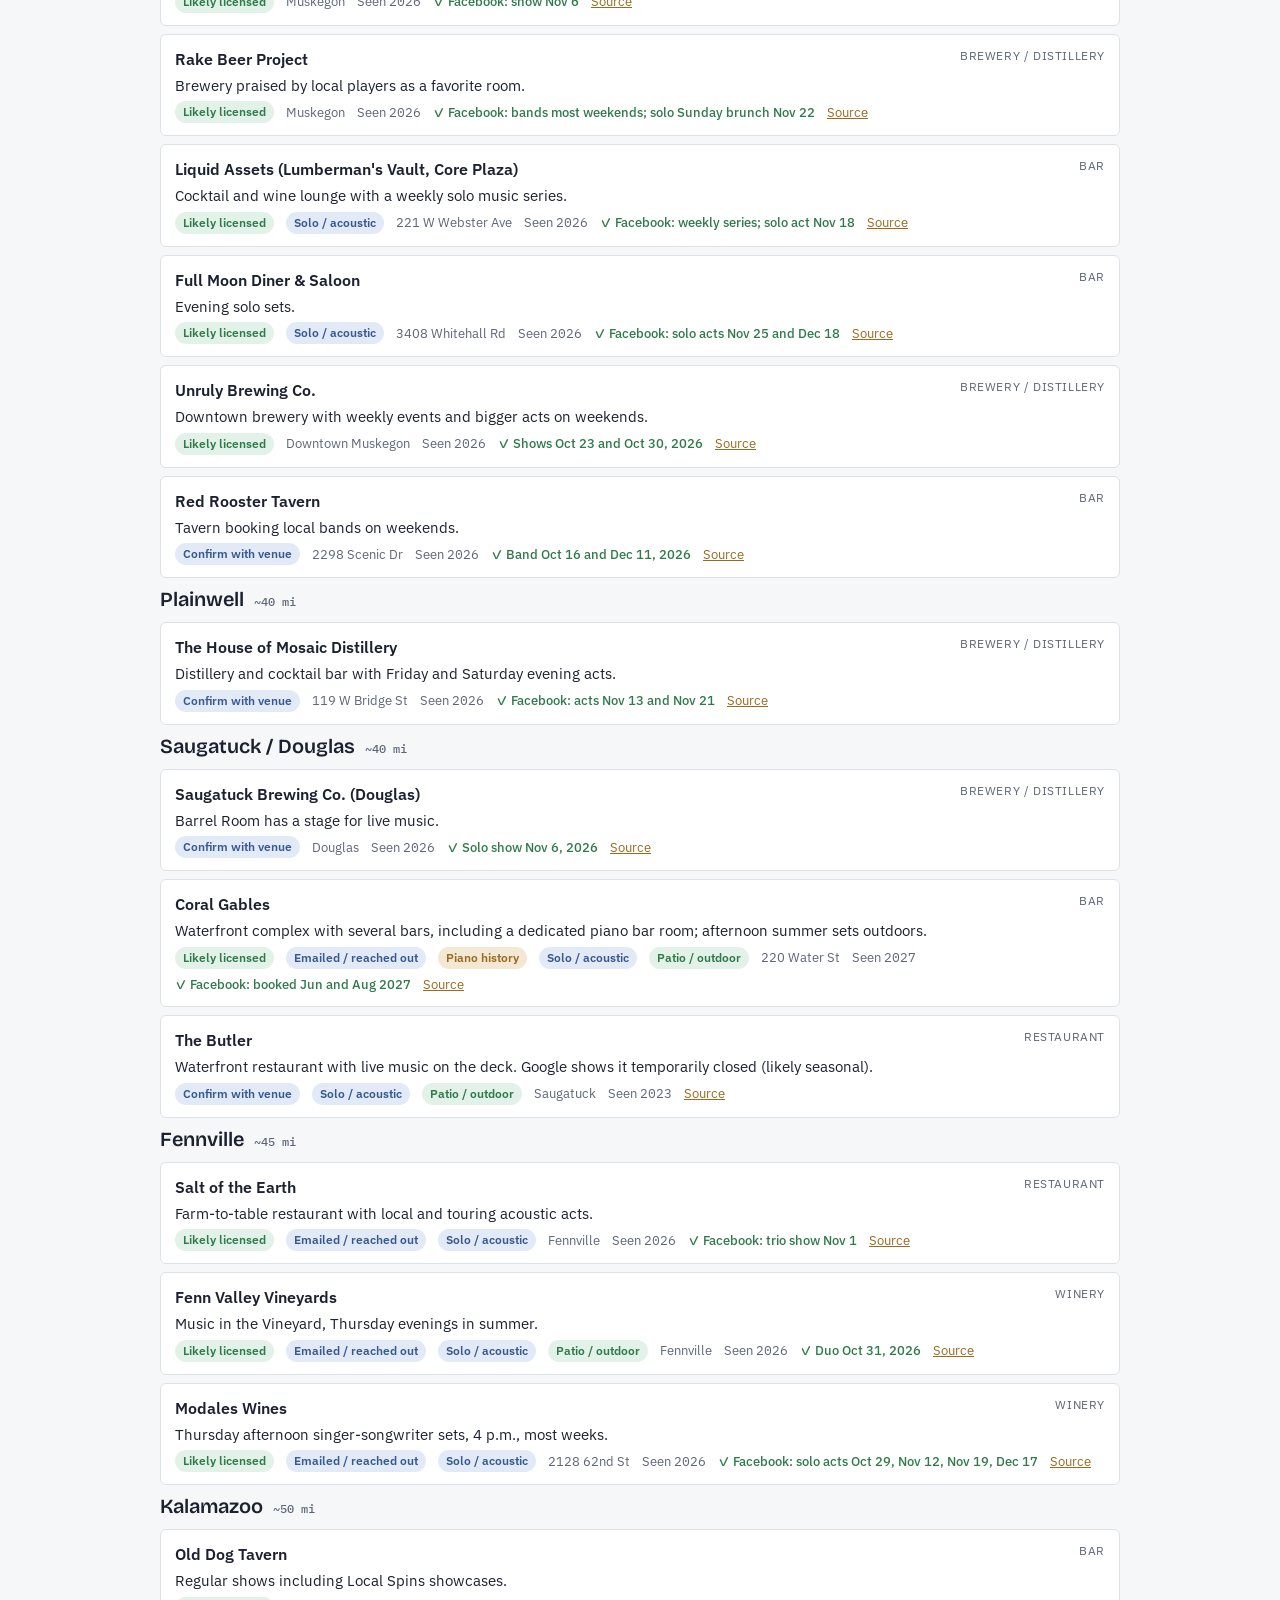
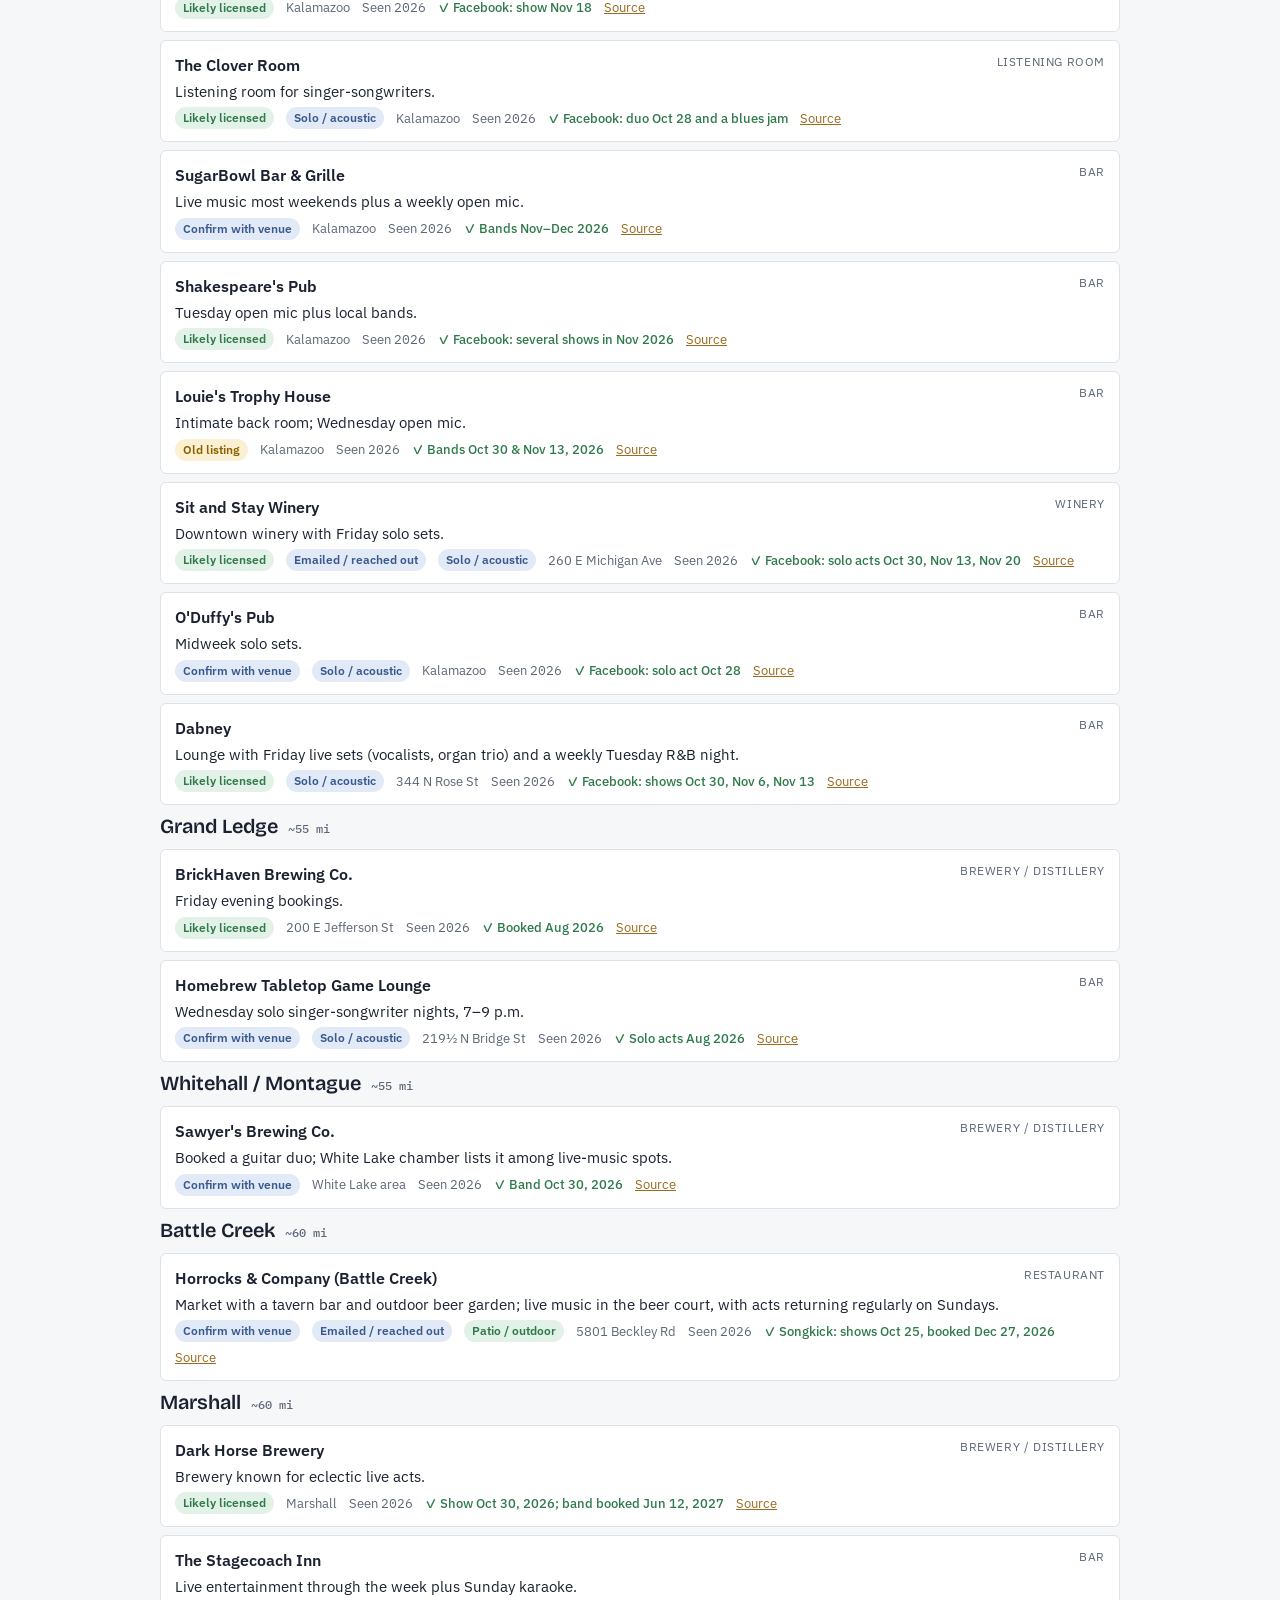
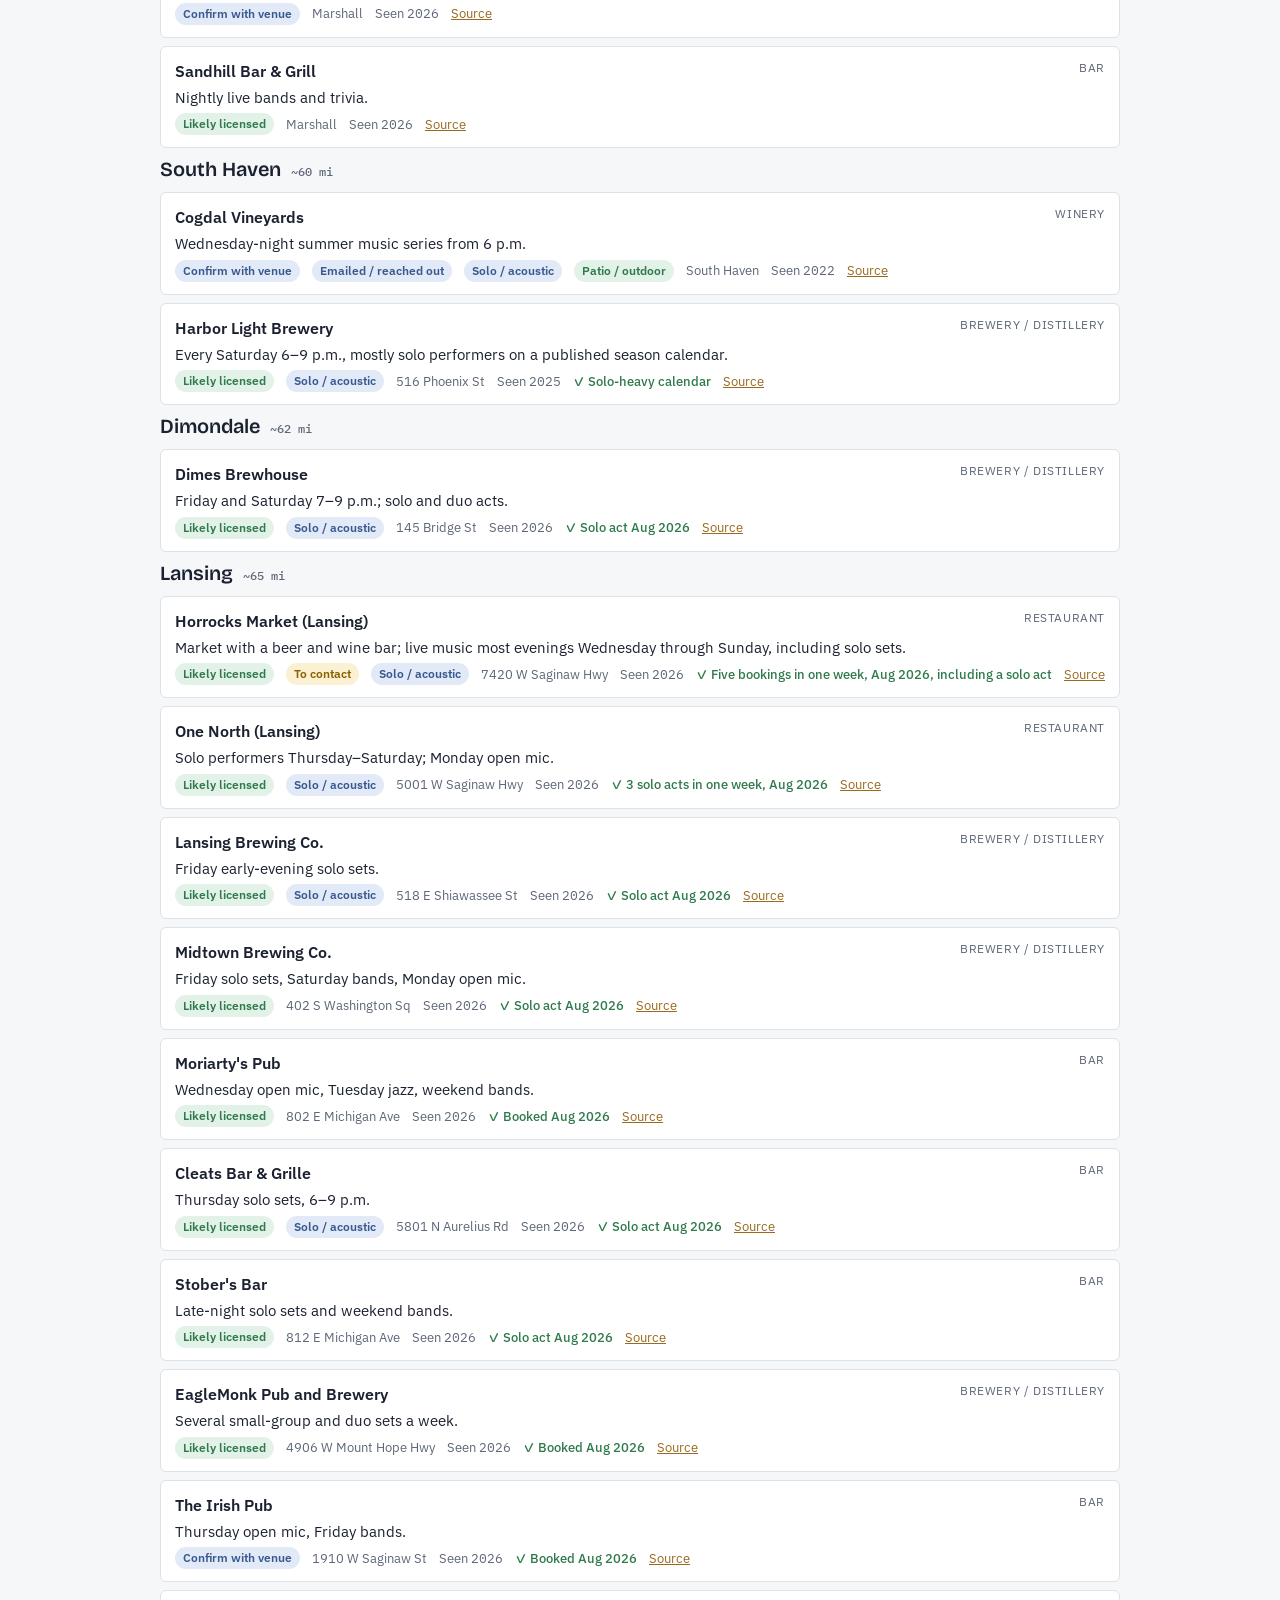
==== commit 63dbb43e: "Gig venues: Lou Lou's open mic Nov 14 Co-Authored-By: Claude Opus 5.5 <noreply@anthropic.com> Claude" ====
--- a/gig-venues/index.html
+++ b/gig-venues/index.html
@@ -221,9 +221,9 @@
 
 <script>
 const PT=new Set(["Boathouse Vineyards", "Blustone Vineyards", "Black Star Farms", "Leelanau Cellars", "Rudbeckia Winery & Burnt Marshmallow Brewstillery", "Ciccone Vineyard", "Pleasant Valley Farm & Vineyard", "The Fox Barn", "Lighthouse Bar & Grill", "Golden Sands Golf & Bucket Bar", "Round Barn Estate", "Dablon Vineyards", "Free Run Cellars", "Fruit Hills Winery & Orchard", "St. Julian Winery (Union Pier)", "Silver Harbor Brewing Co.", "Uncle John's Cider Mill", "Hop Hog Backyard Brewpub", "The Score Restaurant & Sports Bar", "Downtown Market (Summer Sounds Under the Shed)", "Bay Pointe Inn", "The Butler", "Cogdal Vineyards", "Bostwick Lake Inn", "Tanglewood Winery", "Fenn Valley Vineyards", "Coral Gables", "St. Julian Winery (Paw Paw tasting room)", "Bowerman's Farm & Market", "Frugthaven Farm", "Horrocks & Company (Battle Creek)", "Turk Lake Restaurant & Bar", "Cheers Restaurant", "City Built Brewing Co.", "Ed Dunneback & Girls Farm", "Rose's on Reeds Lake", "Blue Water", "Nick Fink's Saloon", "The Kirby House"]);
-const AC=new Set(["Chateau Grand Traverse", "Boathouse Vineyards", "Blustone Vineyards", "Black Star Farms", "Shady Lane Cellars", "Ciccone Vineyard", "Leelanau Cellars", "Dune Bird Winery", "Bel Lago Vineyards", "French Valley Vineyard", "Mackinaw Trail Winery", "Rudbeckia Winery & Burnt Marshmallow Brewstillery", "Chateau Chantal", "Uncle John's Cider Mill", "Pleasant Valley Farm & Vineyard", "The Fox Barn", "Ludington Bay Brewing Co.", "Jamesport Brewing Co.", "Plank's (Inn at Harbor Shores)", "Dablon Vineyards", "Filkins Vineyards", "Free Run Cellars", "Tabor Hill Winery & Restaurant", "Fruit Hills Winery & Orchard", "St. Julian Winery (Union Pier)", "Brickyard Tavern", "Horrocks Market (Lansing)", "Cedar Springs Brewing Co.", "Flat River Brewing", "The Score Restaurant & Sports Bar", "Downtown Market (Summer Sounds Under the Shed)", "Cogdal Vineyards", "The Butler", "The Old Goat", "Bowerman's Farm & Market", "Horn Creek Pub 2", "Dabney", "The Lucky Wolf", "St. Julian Winery (Paw Paw tasting room)", "Lumber Baron Bar (Amway Grand Plaza)", "Switchback Gear Exchange", "Tanglewood Winery", "Porto Bello", "Off The Chain Brewstillery", "Archival Brewing", "Coopersville Brewing Co.", "Bostwick Lake Inn", "Michigan Moonshine Distillery", "JT's Pizza & Spirits", "Horrocks Market", "Leigh's Brewing Co.", "Big Lake Brewing", "Coral Gables", "Sporty's", "Salt of the Earth", "Fenn Valley Vineyards", "The Clover Room", "Harbor Light Brewery", "Homebrew Tabletop Game Lounge", "One North (Lansing)", "Mash Bar", "Lansing Brewing Co.", "Cleats Bar & Grille", "Dimes Brewhouse", "Dublin Square", "The Peanut Barrel", "Pins & Pints", "Blue Gill Grill", "Eaton Rapids Craft Co.", "Summerlands Brewing Co.", "Carolina Lowcountry Kitchen", "Lemonjello's", "Liquid Assets (Lumberman's Vault, Core Plaza)", "Full Moon Diner & Saloon", "Modales Wines", "Sit and Stay Winery", "O'Duffy's Pub", "JW Marriott Grand Rapids", "Grand Armory Brewing", "Michigan Moonshine Distillery", "Frugthaven Farm", "City Built Brewing Co.", "Ed Dunneback & Girls Farm"]);
+const AC=new Set(["Chateau Grand Traverse", "Boathouse Vineyards", "Blustone Vineyards", "Black Star Farms", "Shady Lane Cellars", "Ciccone Vineyard", "Leelanau Cellars", "Dune Bird Winery", "Bel Lago Vineyards", "French Valley Vineyard", "Mackinaw Trail Winery", "Rudbeckia Winery & Burnt Marshmallow Brewstillery", "Chateau Chantal", "Uncle John's Cider Mill", "Pleasant Valley Farm & Vineyard", "The Fox Barn", "Ludington Bay Brewing Co.", "Jamesport Brewing Co.", "Plank's (Inn at Harbor Shores)", "Dablon Vineyards", "Filkins Vineyards", "Free Run Cellars", "Tabor Hill Winery & Restaurant", "Fruit Hills Winery & Orchard", "St. Julian Winery (Union Pier)", "Brickyard Tavern", "Horrocks Market (Lansing)", "Cedar Springs Brewing Co.", "Flat River Brewing", "The Score Restaurant & Sports Bar", "Downtown Market (Summer Sounds Under the Shed)", "Cogdal Vineyards", "The Butler", "The Old Goat", "Bowerman's Farm & Market", "Horn Creek Pub 2", "Dabney", "The Lucky Wolf", "St. Julian Winery (Paw Paw tasting room)", "Lumber Baron Bar (Amway Grand Plaza)", "Switchback Gear Exchange", "Tanglewood Winery", "Porto Bello", "Off The Chain Brewstillery", "Archival Brewing", "Coopersville Brewing Co.", "Bostwick Lake Inn", "Michigan Moonshine Distillery", "JT's Pizza & Spirits", "Horrocks Market", "Leigh's Brewing Co.", "Big Lake Brewing", "Coral Gables", "Sporty's", "Salt of the Earth", "Fenn Valley Vineyards", "The Clover Room", "Harbor Light Brewery", "Homebrew Tabletop Game Lounge", "One North (Lansing)", "Mash Bar", "Lansing Brewing Co.", "Cleats Bar & Grille", "Dimes Brewhouse", "Dublin Square", "The Peanut Barrel", "Pins & Pints", "Blue Gill Grill", "Eaton Rapids Craft Co.", "Summerlands Brewing Co.", "Carolina Lowcountry Kitchen", "Lemonjello's", "Liquid Assets (Lumberman's Vault, Core Plaza)", "Full Moon Diner & Saloon", "Modales Wines", "Sit and Stay Winery", "O'Duffy's Pub", "JW Marriott Grand Rapids", "Grand Armory Brewing", "Michigan Moonshine Distillery", "Frugthaven Farm", "City Built Brewing Co.", "Ed Dunneback & Girls Farm", "Lou Lou's Coffee Bar"]);
 // Venues with a dated booking on or after Oct 28, 2025. Update when evidence changes.
-const RECENT=new Set(["Chateau Grand Traverse", "Chateau Chantal", "Blustone Vineyards", "Mackinaw Trail Winery", "SpeakEZ Lounge", "Rockford Brewing Co.", "Tulip City Bar & Grill", "Tanglewood Winery", "Grand Armory Brewing", "Lucy's", "Sporty's", "The Block", "Rake Beer Project", "Salt of the Earth", "Old Dog Tavern", "The Clover Room", "Shakespeare's Pub", "JT's Pizza & Spirits", "Horrocks Market", "Michigan Moonshine Distillery", "Archival Brewing", "Bostwick Lake Inn", "Coopersville Brewing Co.", "Cedar Springs Brewing Co.", "Leigh's Brewing Co.", "Big Lake Brewing", "Porto Bello", "Off The Chain Brewstillery", "Coral Gables", "Carolina Lowcountry Kitchen", "Rapid River Stillhouse", "Lemonjello's", "Liquid Assets (Lumberman's Vault, Core Plaza)", "Full Moon Diner & Saloon", "Modales Wines", "Sit and Stay Winery", "O'Duffy's Pub", "Bowerman's Farm & Market", "Horn Creek Pub 2", "The House of Mosaic Distillery", "Dabney", "The Lucky Wolf", "Downtown Market (Summer Sounds Under the Shed)", "Bay Pointe Inn", "The Score Restaurant & Sports Bar", "Unruly Brewing Co.", "Red Rooster Tavern", "Horrocks Market (Lansing)", "Brickyard Tavern", "BrickHaven Brewing Co.", "Homebrew Tabletop Game Lounge", "Dimes Brewhouse", "One North (Lansing)", "Lansing Brewing Co.", "Midtown Brewing Co.", "Moriarty's Pub", "Cleats Bar & Grille", "Stober's Bar", "EagleMonk Pub and Brewery", "The Irish Pub", "Mac's Bar", "Mash Bar", "Dublin Square", "The Peanut Barrel", "Sidebar", "One North (East Lansing)", "Pins & Pints", "Red Cedar Spirits", "Summerlands Brewing Co.", "Eaton Rapids Craft Co.", "Blue Gill Grill", "Uncle John's Cider Mill", "Plank's (Inn at Harbor Shores)", "Local Pour", "Goshen Brewing Co.", "JD's Stage Bistro", "Rogue River Tavern", "Hops at 84 East", "LoLo's Bar & Grill", "Saugatuck Brewing Co. (Douglas)", "Fenn Valley Vineyards", "SugarBowl Bar & Grille", "Louie's Trophy House", "Pleasant Valley Farm & Vineyard", "The Fox Barn", "The Livery", "Ludington Bay Brewing Co.", "Jamesport Brewing Co.", "The Mitten Bar", "Round Barn Estate", "Filkins Vineyards", "River Saint Joe", "Left Foot Charley", "Rove Estate", "Shady Lane Cellars", "Leelanau Cellars", "Dune Bird Winery", "Bel Lago Vineyards", "French Valley Vineyard", "Sawyer's Brewing Co.", "Dark Horse Brewery", "Beer City Bread Co.", "Russo Italian Restaurant + Market", "Horrocks & Company (Battle Creek)"]);
+const RECENT=new Set(["Chateau Grand Traverse", "Chateau Chantal", "Blustone Vineyards", "Mackinaw Trail Winery", "SpeakEZ Lounge", "Rockford Brewing Co.", "Tulip City Bar & Grill", "Tanglewood Winery", "Grand Armory Brewing", "Lucy's", "Sporty's", "The Block", "Rake Beer Project", "Salt of the Earth", "Old Dog Tavern", "The Clover Room", "Shakespeare's Pub", "JT's Pizza & Spirits", "Horrocks Market", "Michigan Moonshine Distillery", "Archival Brewing", "Bostwick Lake Inn", "Coopersville Brewing Co.", "Cedar Springs Brewing Co.", "Leigh's Brewing Co.", "Big Lake Brewing", "Porto Bello", "Off The Chain Brewstillery", "Coral Gables", "Carolina Lowcountry Kitchen", "Rapid River Stillhouse", "Lemonjello's", "Liquid Assets (Lumberman's Vault, Core Plaza)", "Full Moon Diner & Saloon", "Modales Wines", "Sit and Stay Winery", "O'Duffy's Pub", "Bowerman's Farm & Market", "Horn Creek Pub 2", "The House of Mosaic Distillery", "Dabney", "The Lucky Wolf", "Downtown Market (Summer Sounds Under the Shed)", "Bay Pointe Inn", "The Score Restaurant & Sports Bar", "Unruly Brewing Co.", "Red Rooster Tavern", "Horrocks Market (Lansing)", "Brickyard Tavern", "BrickHaven Brewing Co.", "Homebrew Tabletop Game Lounge", "Dimes Brewhouse", "One North (Lansing)", "Lansing Brewing Co.", "Midtown Brewing Co.", "Moriarty's Pub", "Cleats Bar & Grille", "Stober's Bar", "EagleMonk Pub and Brewery", "The Irish Pub", "Mac's Bar", "Mash Bar", "Dublin Square", "The Peanut Barrel", "Sidebar", "One North (East Lansing)", "Pins & Pints", "Red Cedar Spirits", "Summerlands Brewing Co.", "Eaton Rapids Craft Co.", "Blue Gill Grill", "Uncle John's Cider Mill", "Plank's (Inn at Harbor Shores)", "Local Pour", "Goshen Brewing Co.", "JD's Stage Bistro", "Rogue River Tavern", "Hops at 84 East", "LoLo's Bar & Grill", "Saugatuck Brewing Co. (Douglas)", "Fenn Valley Vineyards", "SugarBowl Bar & Grille", "Louie's Trophy House", "Pleasant Valley Farm & Vineyard", "The Fox Barn", "The Livery", "Ludington Bay Brewing Co.", "Jamesport Brewing Co.", "The Mitten Bar", "Round Barn Estate", "Filkins Vineyards", "River Saint Joe", "Left Foot Charley", "Rove Estate", "Shady Lane Cellars", "Leelanau Cellars", "Dune Bird Winery", "Bel Lago Vineyards", "French Valley Vineyard", "Sawyer's Brewing Co.", "Dark Horse Brewery", "Beer City Bread Co.", "Russo Italian Restaurant + Market", "Horrocks & Company (Battle Creek)", "Lou Lou's Coffee Bar"]);
 const T={b:"Bar",r:"Restaurant",c:"Coffee shop",w:"Brewery / distillery",v:"Winery",l:"Listening room",h:"Hotel bar"};
 const V=[
 // Grand Rapids
@@ -281,7 +281,7 @@
 ["Grand Rapids", 6, "Cheers Restaurant", "r", "Plainfield Ave restaurant and bar; regulars mention live music on the patio in summer.", "confirm", 2026, 0, "3994 Plainfield Ave NE", "https://www.google.com/maps/search/?api=1&query=Cheers+Restaurant+3994+Plainfield+Ave+NE+Grand+Rapids+MI"],
 ["Grand Rapids", 0, "City Built Brewing Co.", "w", "Monroe North brewery; has run free Friday Night Live concerts in Canal Park, acoustic Sunday jams, and the Bridge Blast festival.", "confirm", 2023, 0, "820 Monroe Ave NW", "https://localspins.com/city-built-brewing-set-to-debut-free-friday-night-live-concerts-on-grand-river-local-spins/"],
 ["Grand Rapids", 10, "Ed Dunneback & Girls Farm", "v", "Alpine Township farm with a small stage, barn dinners and a cider and beer bar; has hosted monthly summer bands and regular solo shows.", "confirm", 2021, 0, "3025 6 Mile Rd NW", "https://localspins.com/ed-dunneback-girls-fruit-farm-rejuvenates-live-music-legacy-local-spins/"],
-["Belmont", 10, "Lou Lou's Coffee Bar", "c", "Quiet Belmont coffee shop with a fireplace lounge, open until 2 PM. No live music listings found.", "confirm", 2026, 0, "1259 Post Dr NE", "https://www.google.com/maps/search/?api=1&query=Lou+Lou's+Coffee+Bar+1259+Post+Dr+NE+Belmont+MI"],
+["Belmont", 10, "Lou Lou's Coffee Bar", "c", "Quiet Belmont coffee shop with a fireplace lounge, open until 2 PM; hosts a Saturday morning open mic.", "confirm", 2026, 0, "1259 Post Dr NE", "https://www.google.com/maps/search/?api=1&query=Lou+Lou's+Coffee+Bar+1259+Post+Dr+NE+Belmont+MI", "Open mic Sat Nov 14, 10–11 AM (your note)"],
 ["Grand Rapids", 12, "Thornapple Brewing Co.", "w", "Cascade brewpub with a family- and dog-friendly patio. No public live music listings found.", "confirm", 2026, 0, "6262 28th St SE", "https://www.google.com/maps/search/?api=1&query=Thornapple+Brewing+6262+28th+St+SE+Grand+Rapids+MI"],
 ["Rockford", 12, "Third Nature Brewing", "w", "Brewery with a large beer garden and fire pits by the White Pine Trail; trivia Tuesdays. Asked whether you sing, so likely wants vocals.", "confirm", 2026, 0, "7733 Childsdale Ave NE", "https://www.google.com/maps/search/?api=1&query=Third+Nature+Brewing+7733+Childsdale+Ave+NE+Rockford+MI"],
 ["Greenville", 30, "Frugthaven Farm", "v", "Orchard and cidery with a restaurant, bar and fireplace patio; ran a summer concert series of solo and small acts plus open mics (June–August 2023).", "confirm", 2023, 0, "11466 W Carson City Rd", "https://fox17online.com/morning-mix/celebrate-summer-at-frugthaven-farm-with-upcoming-concerts-and-events"],
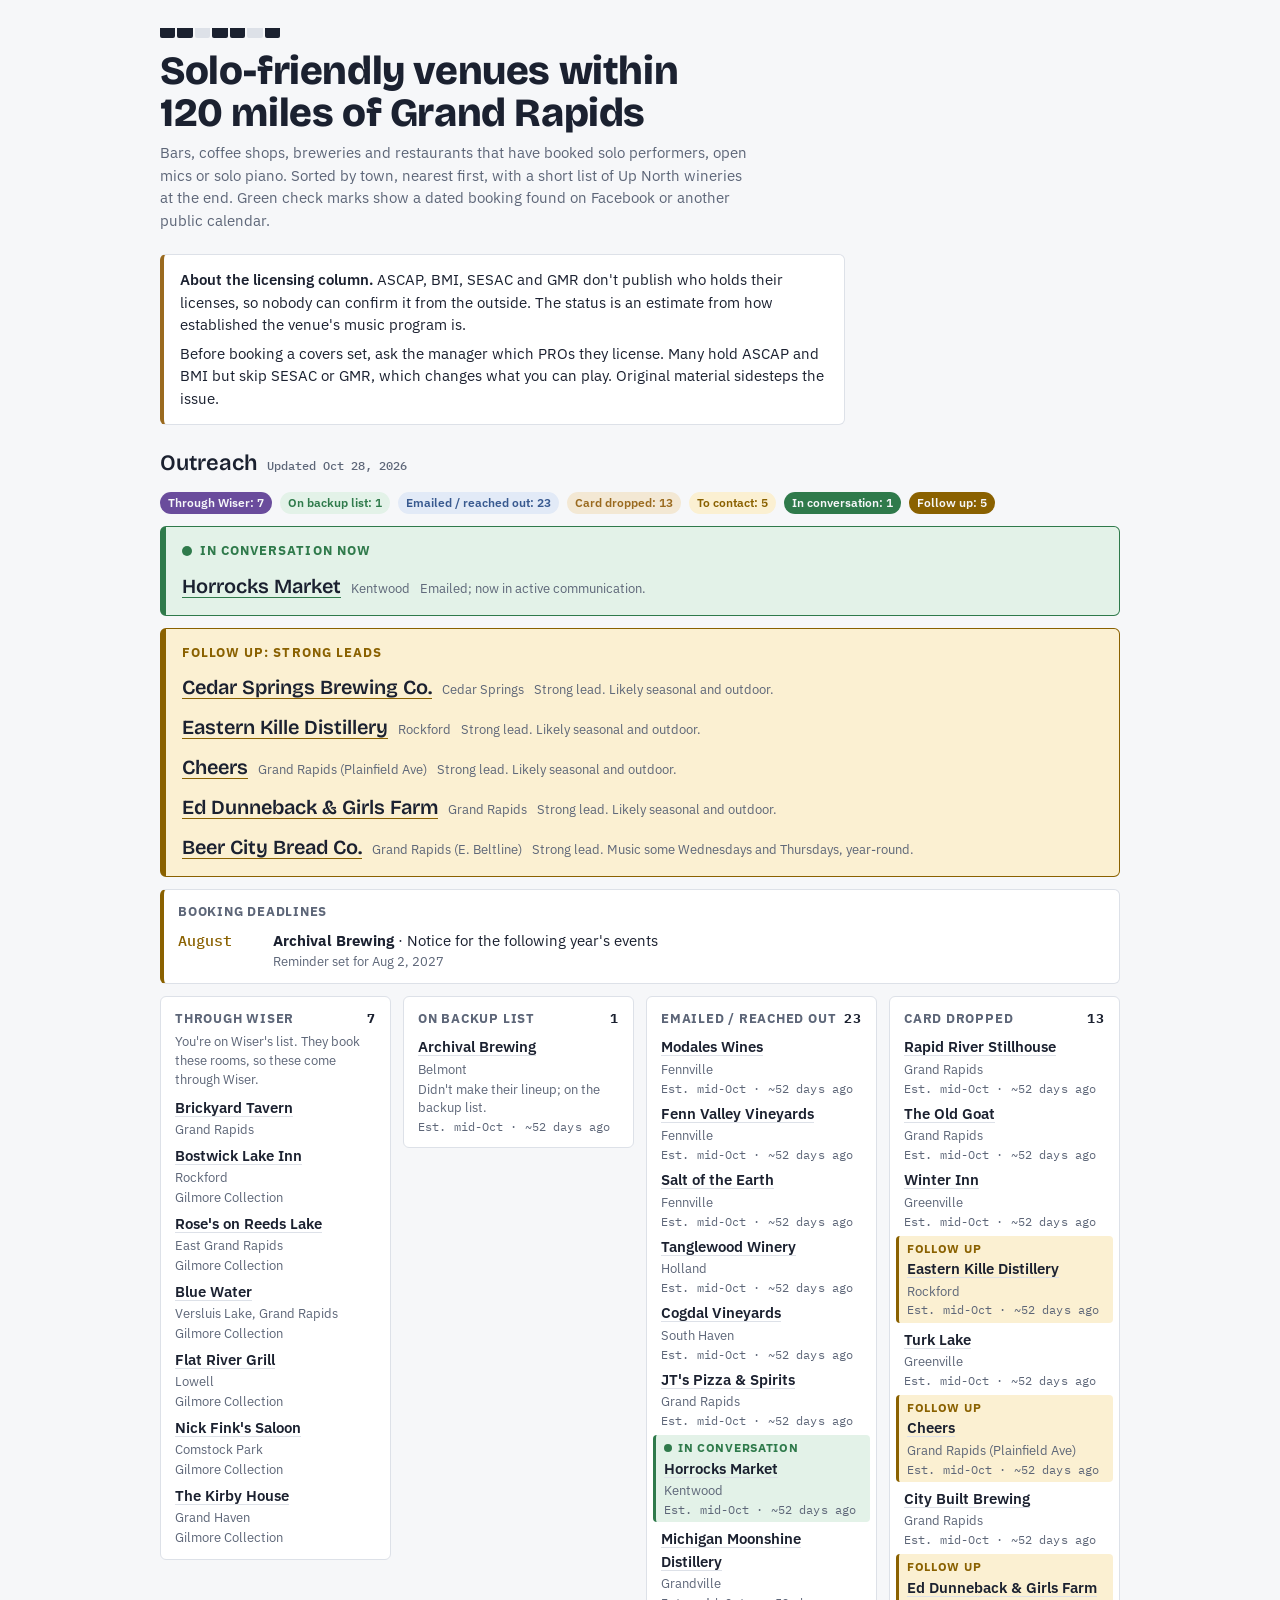
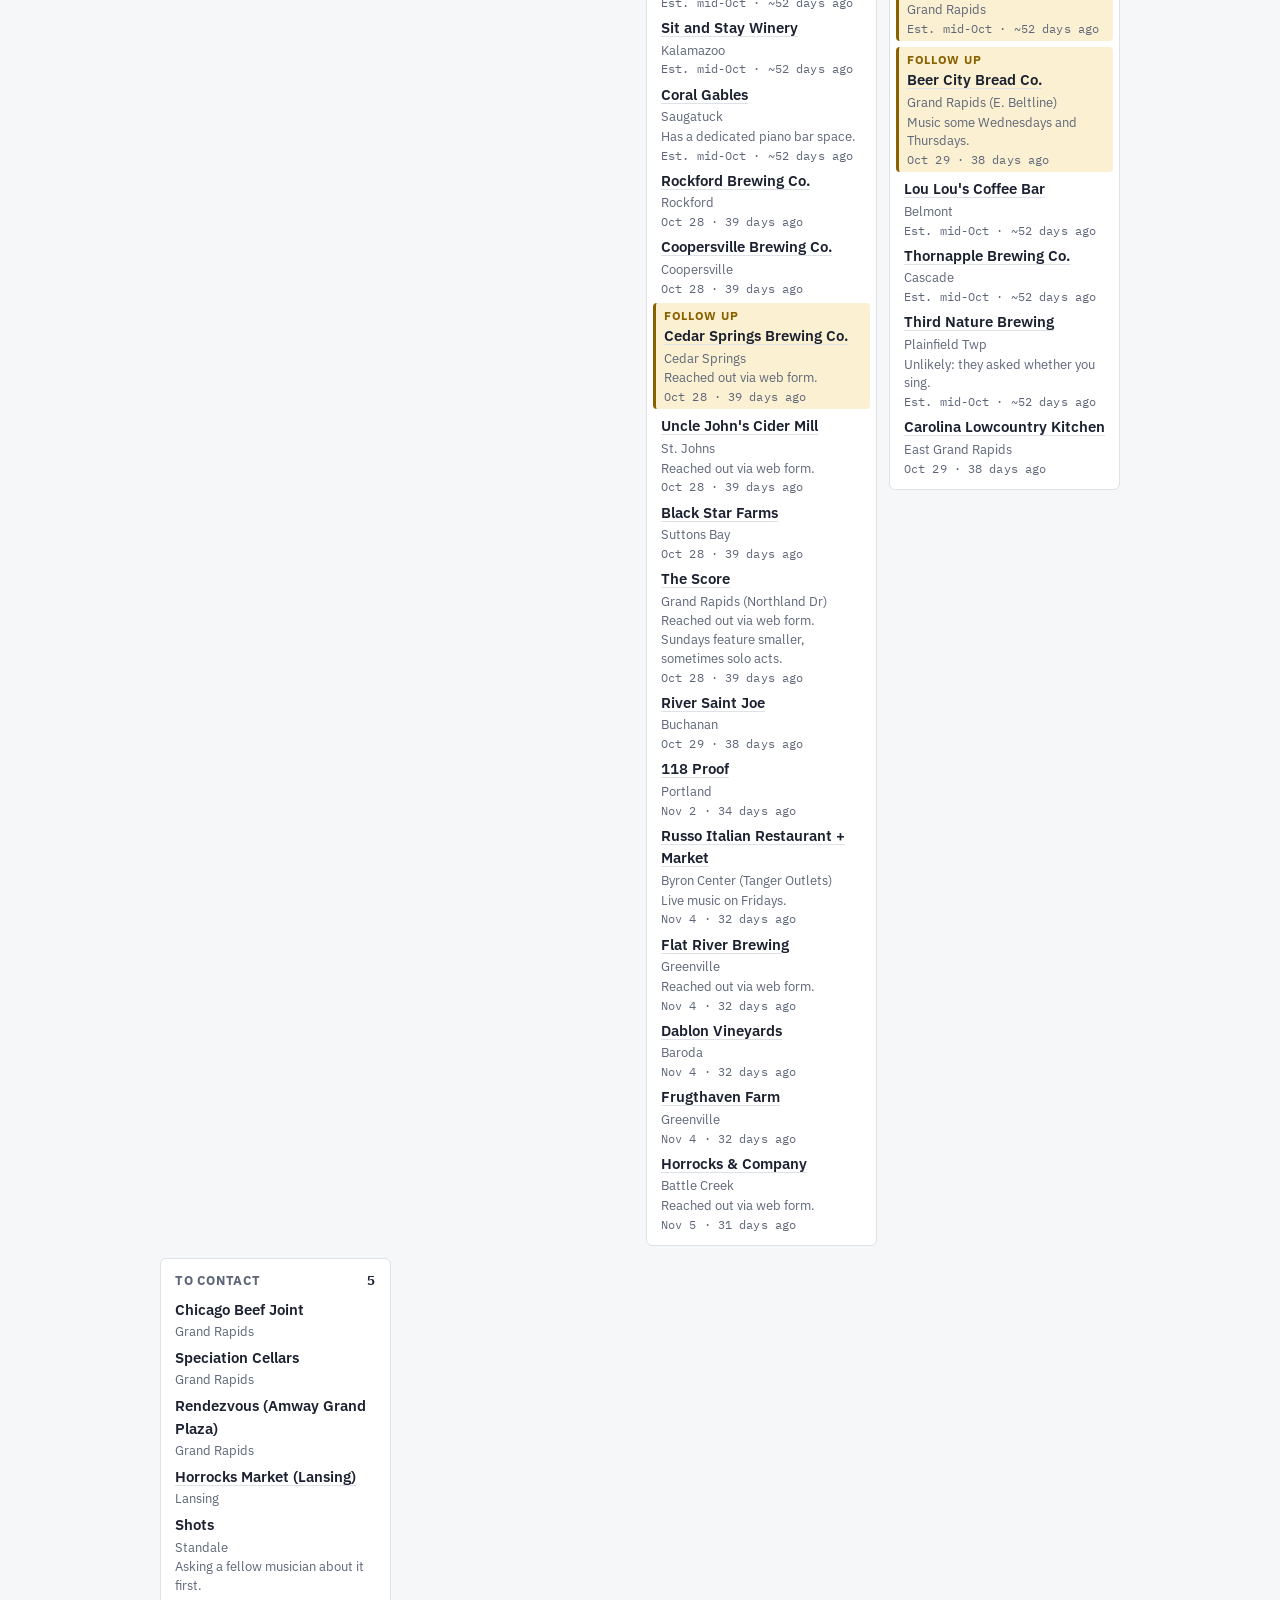
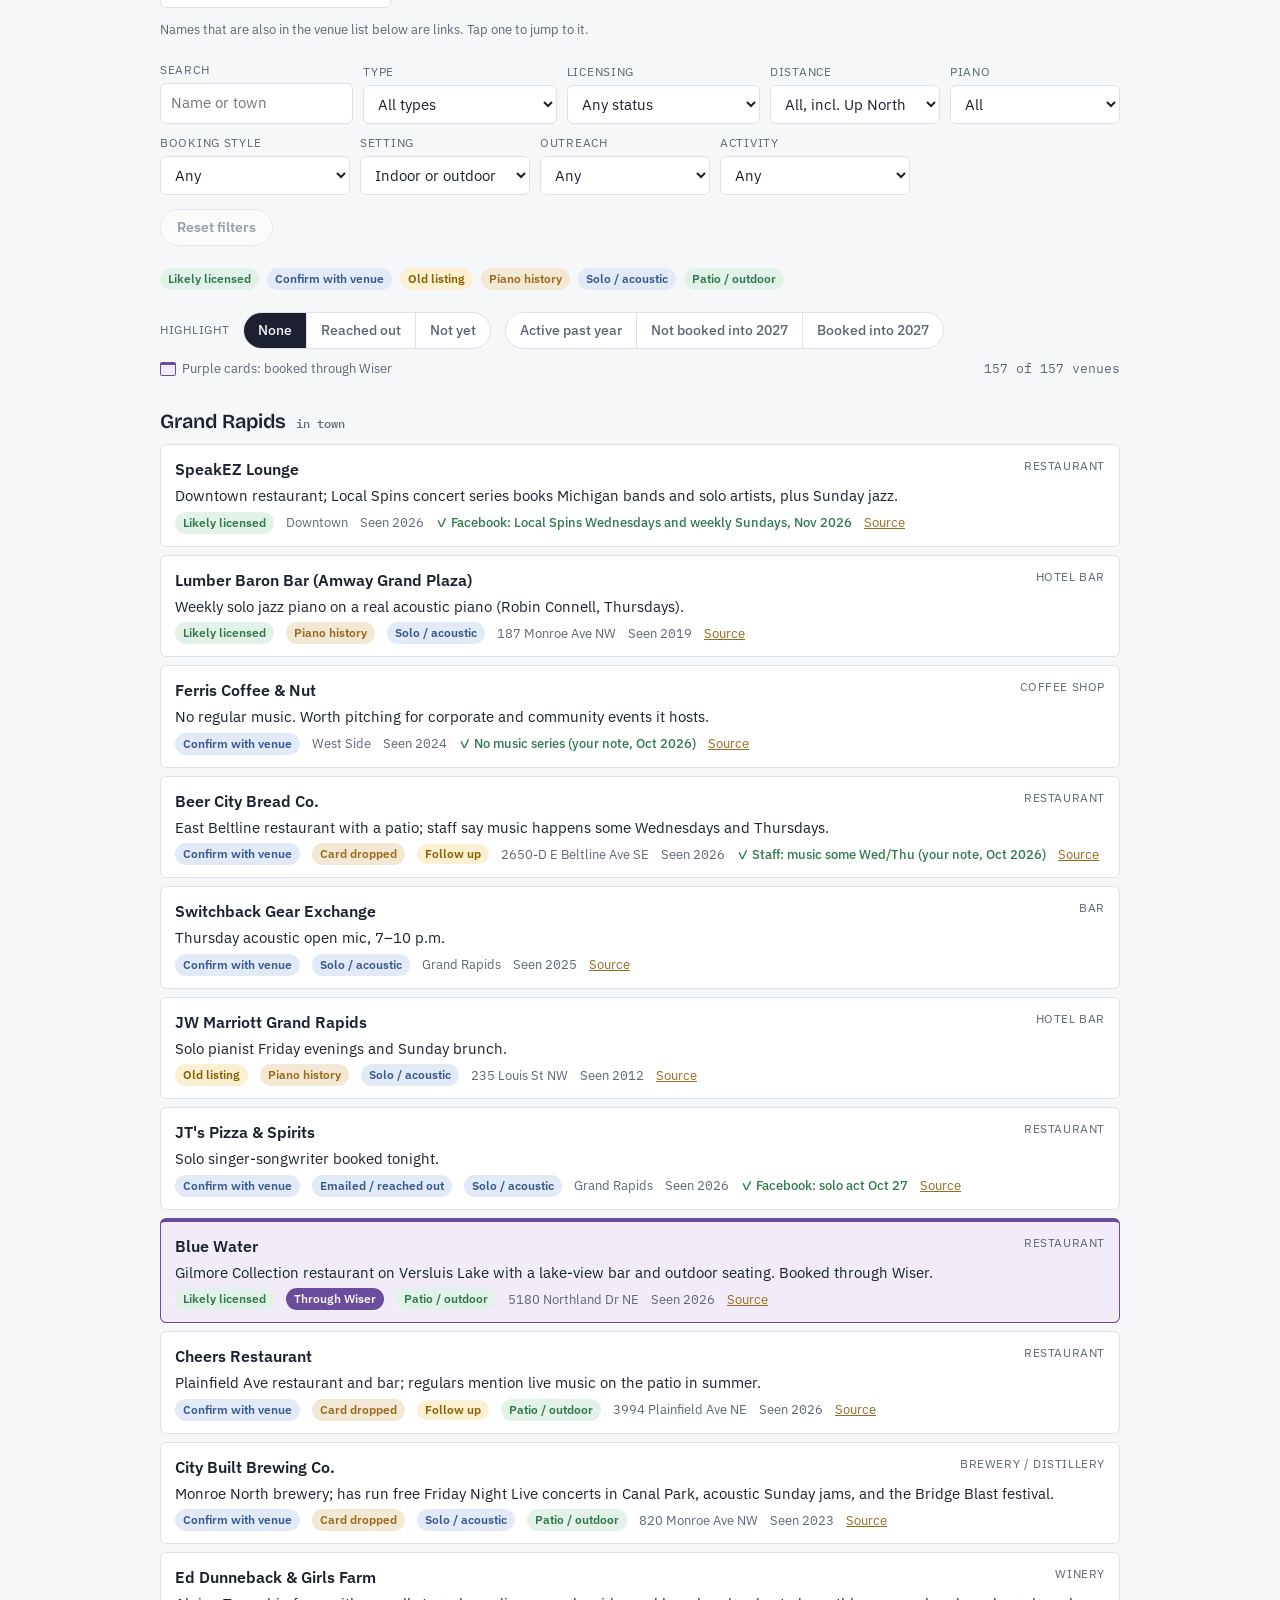
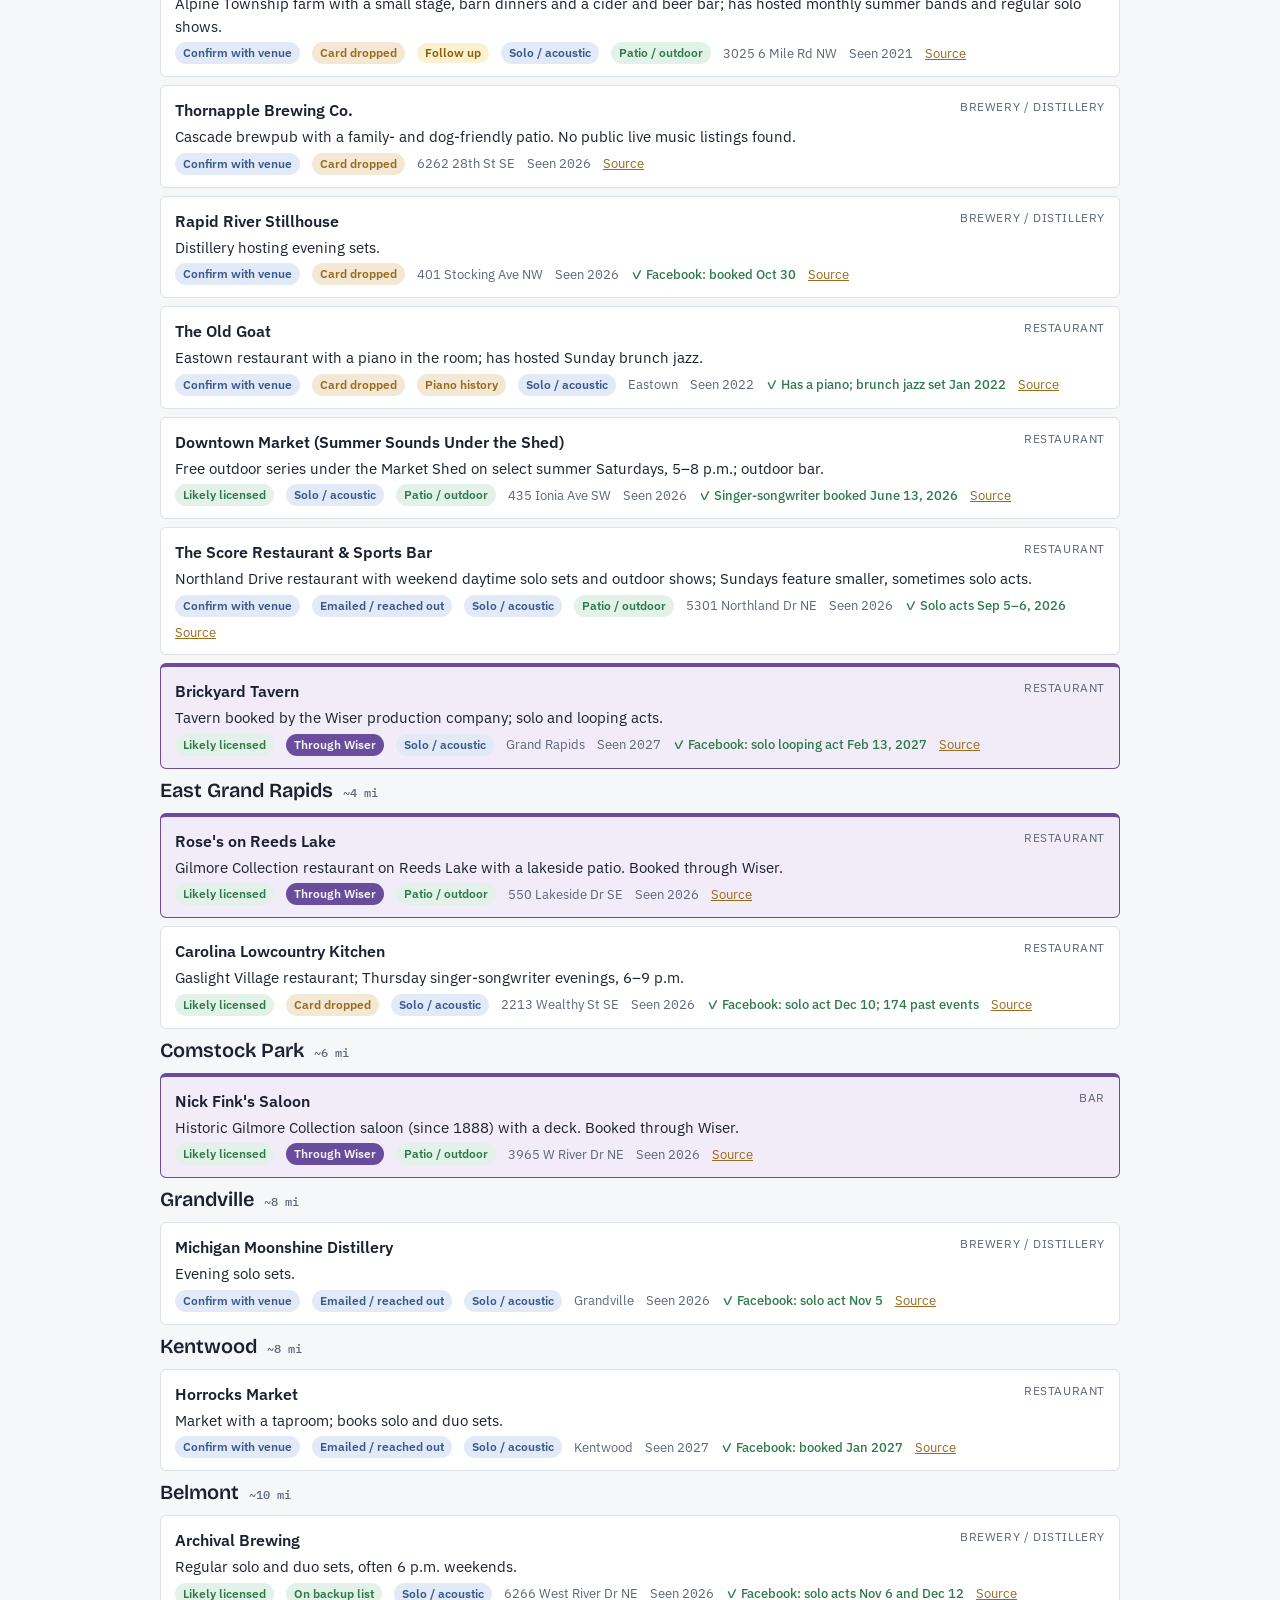
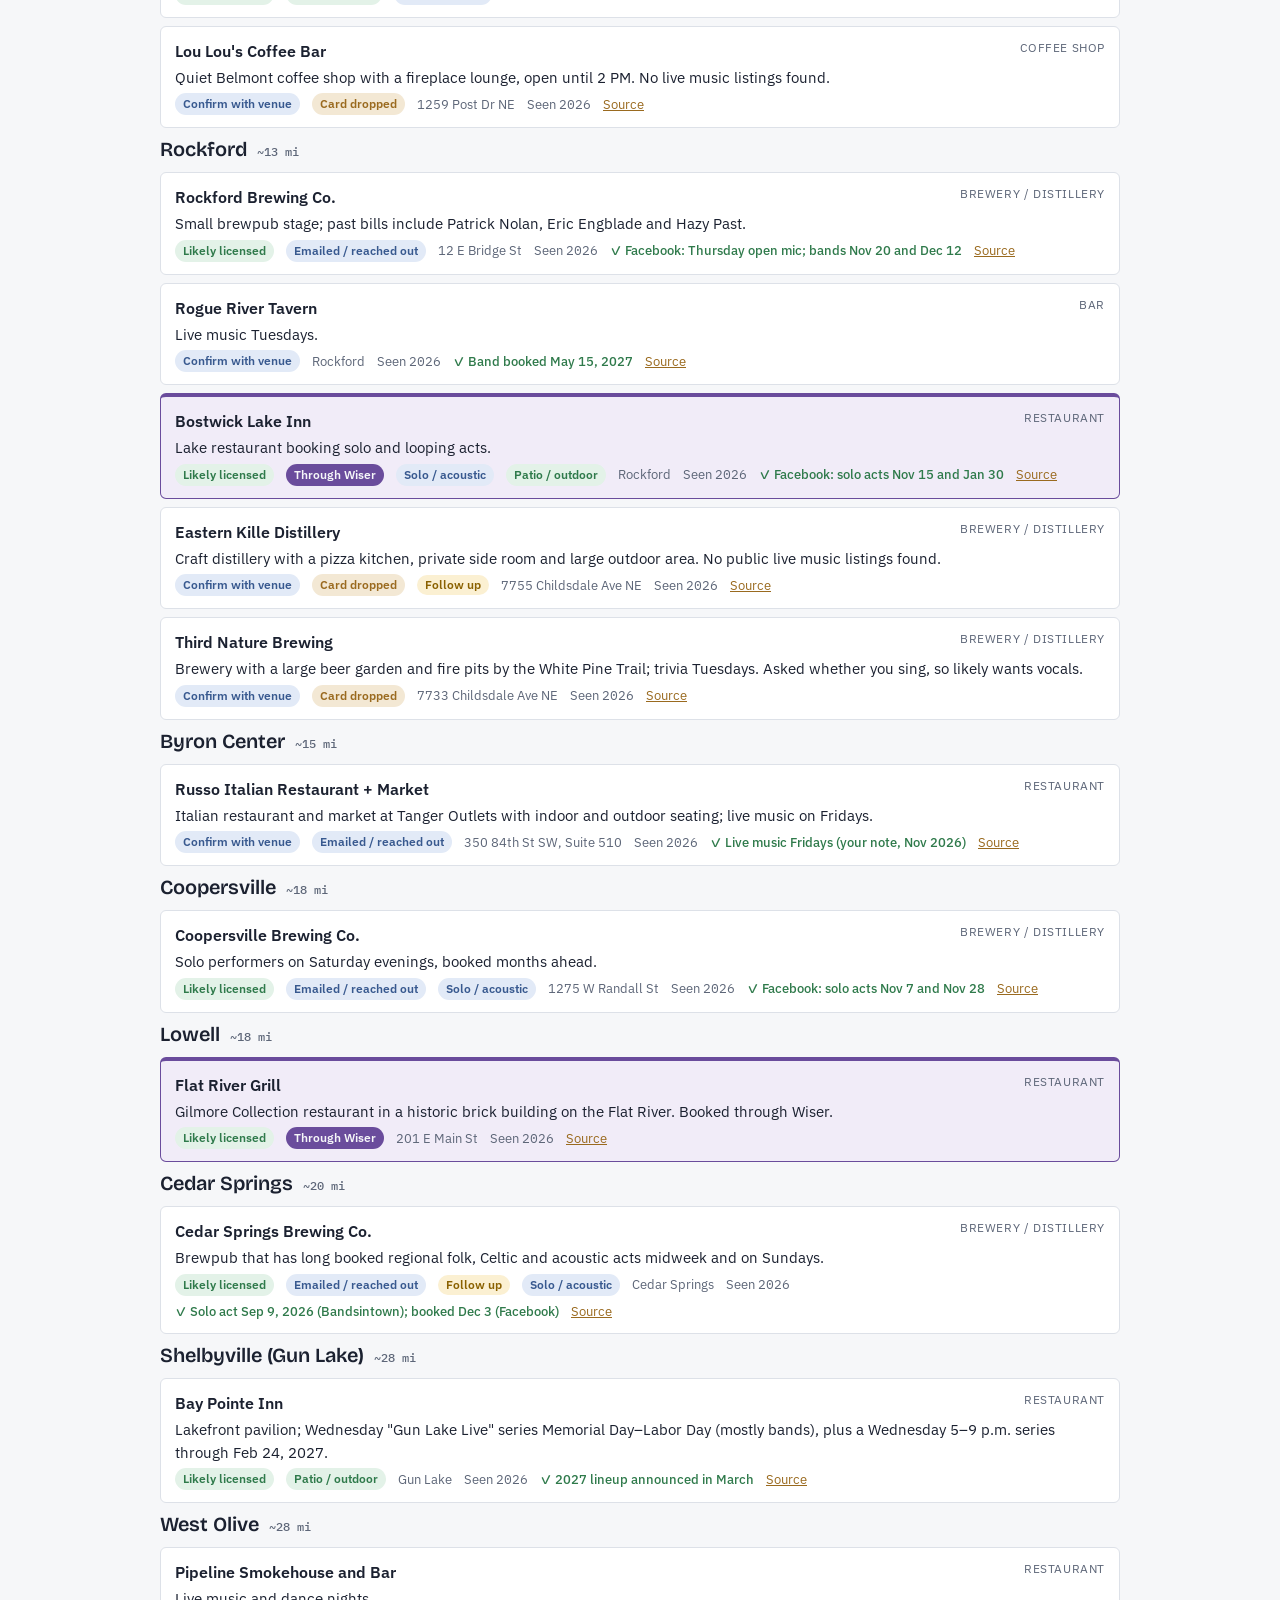
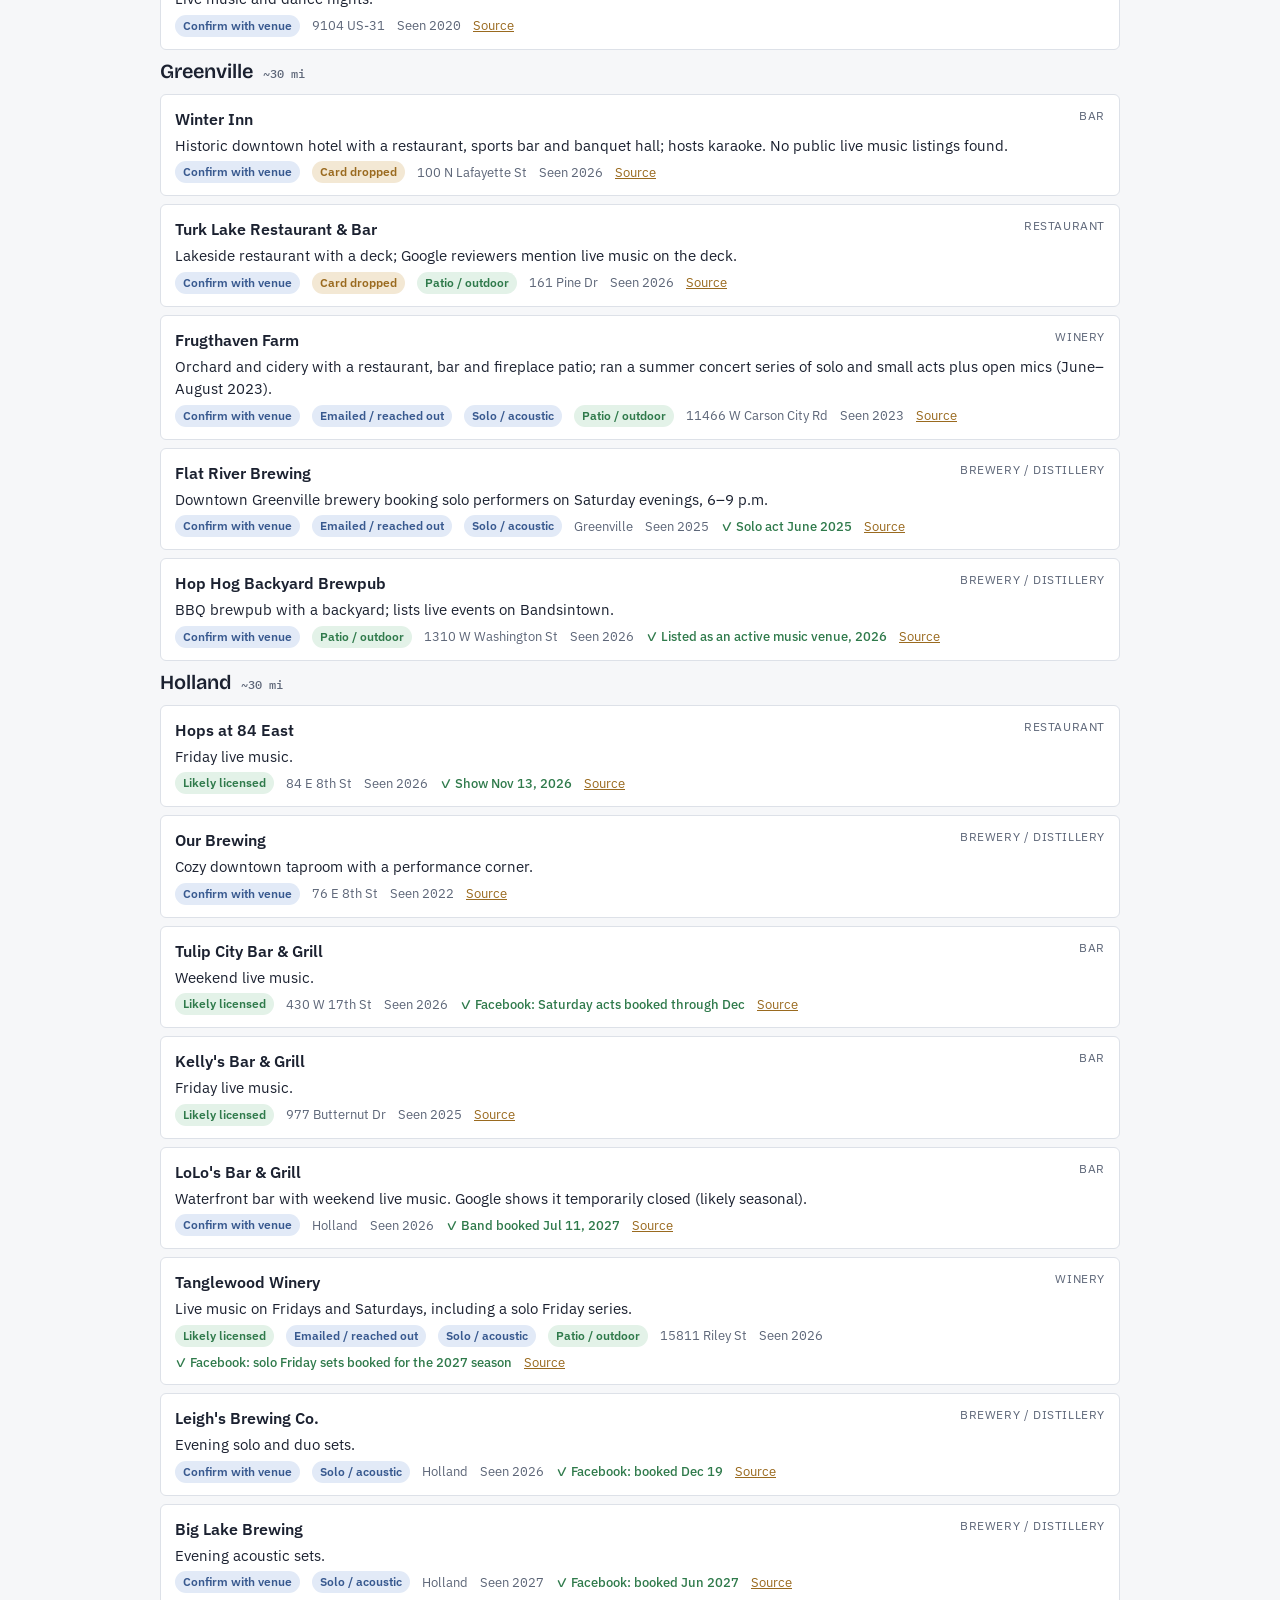
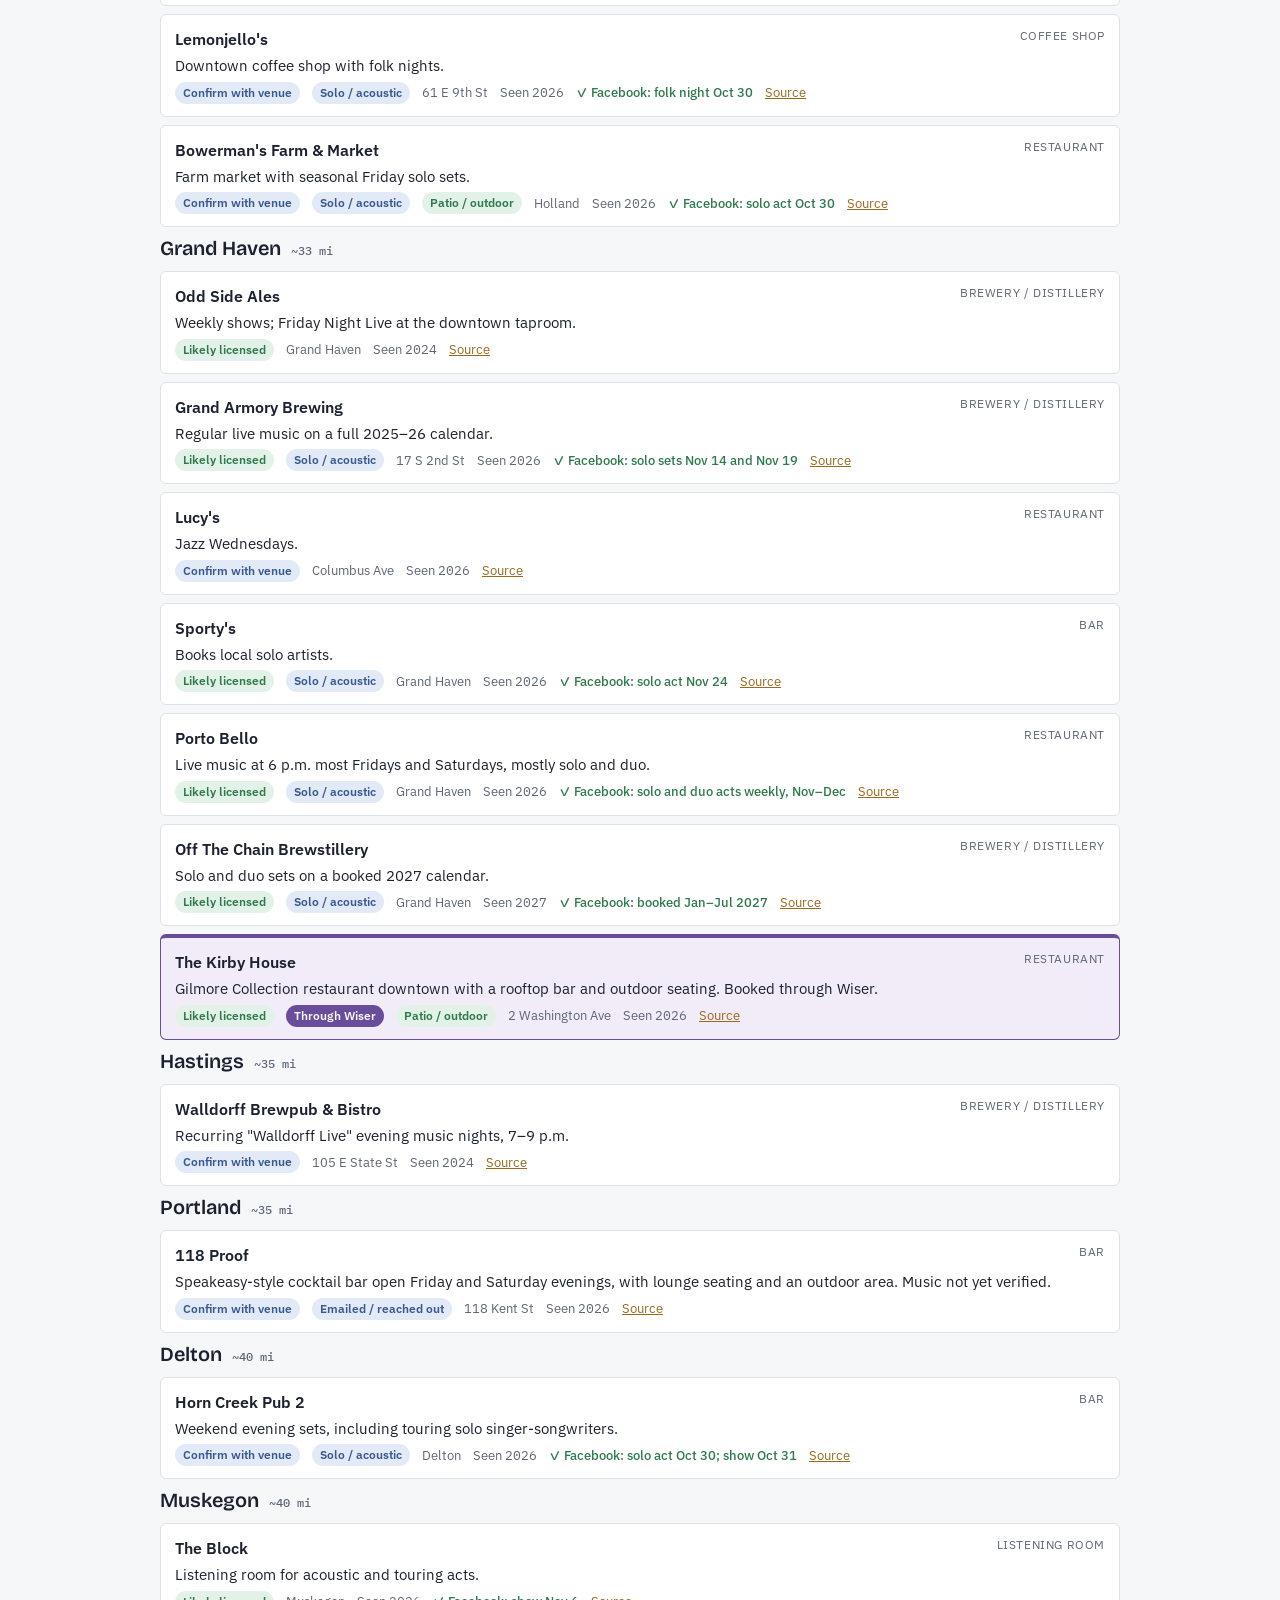
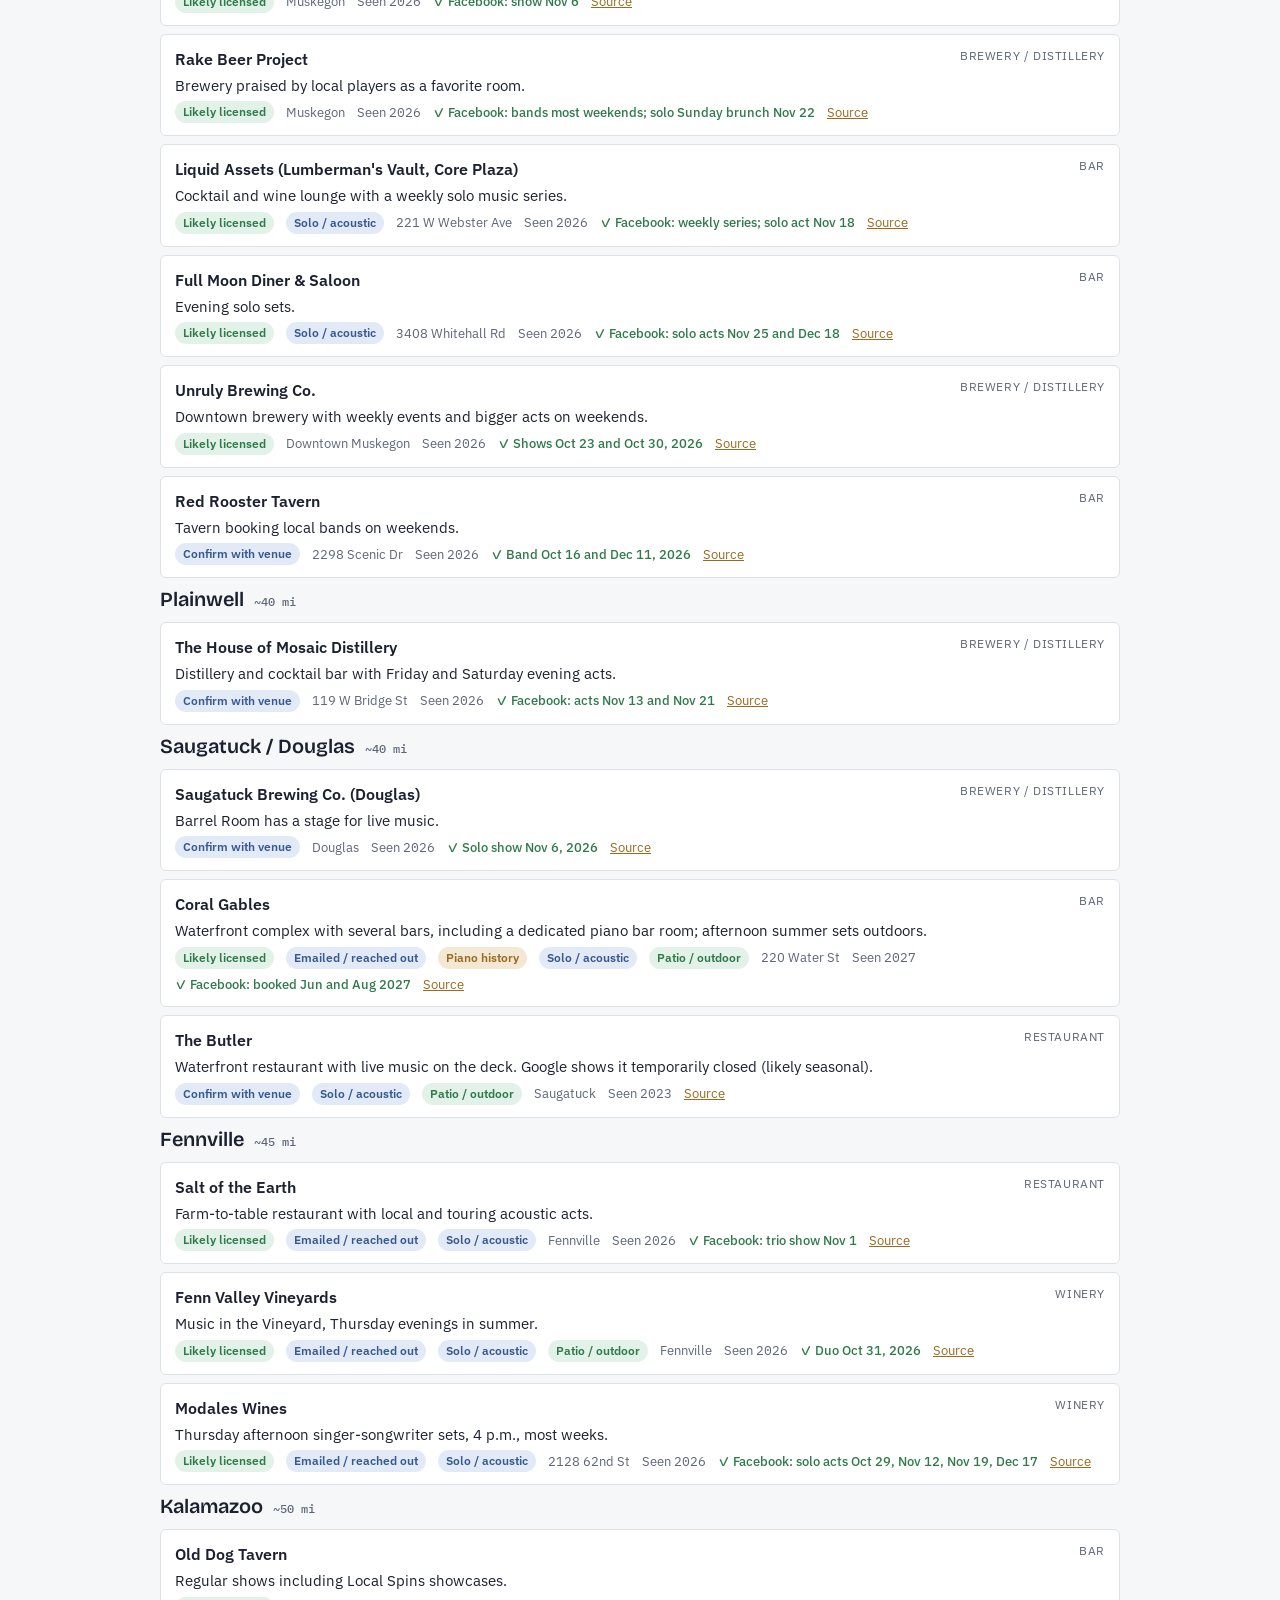
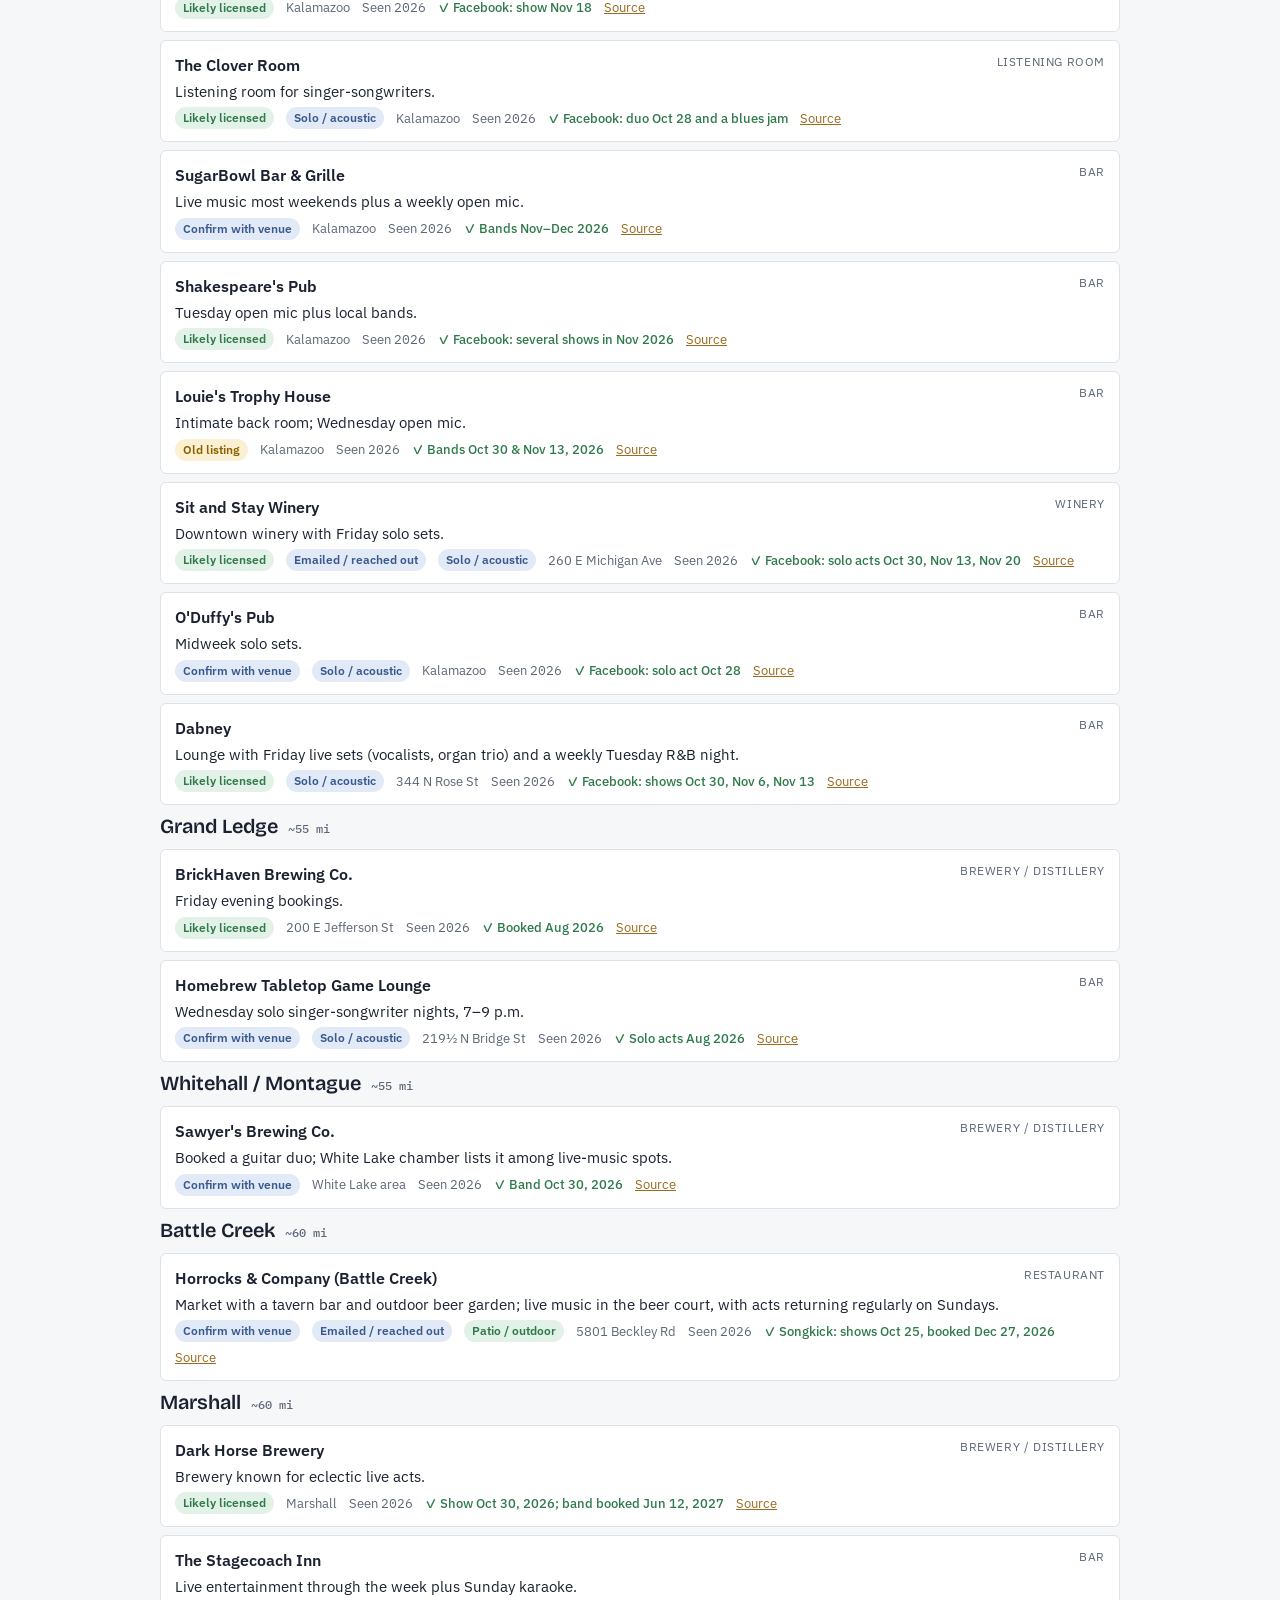
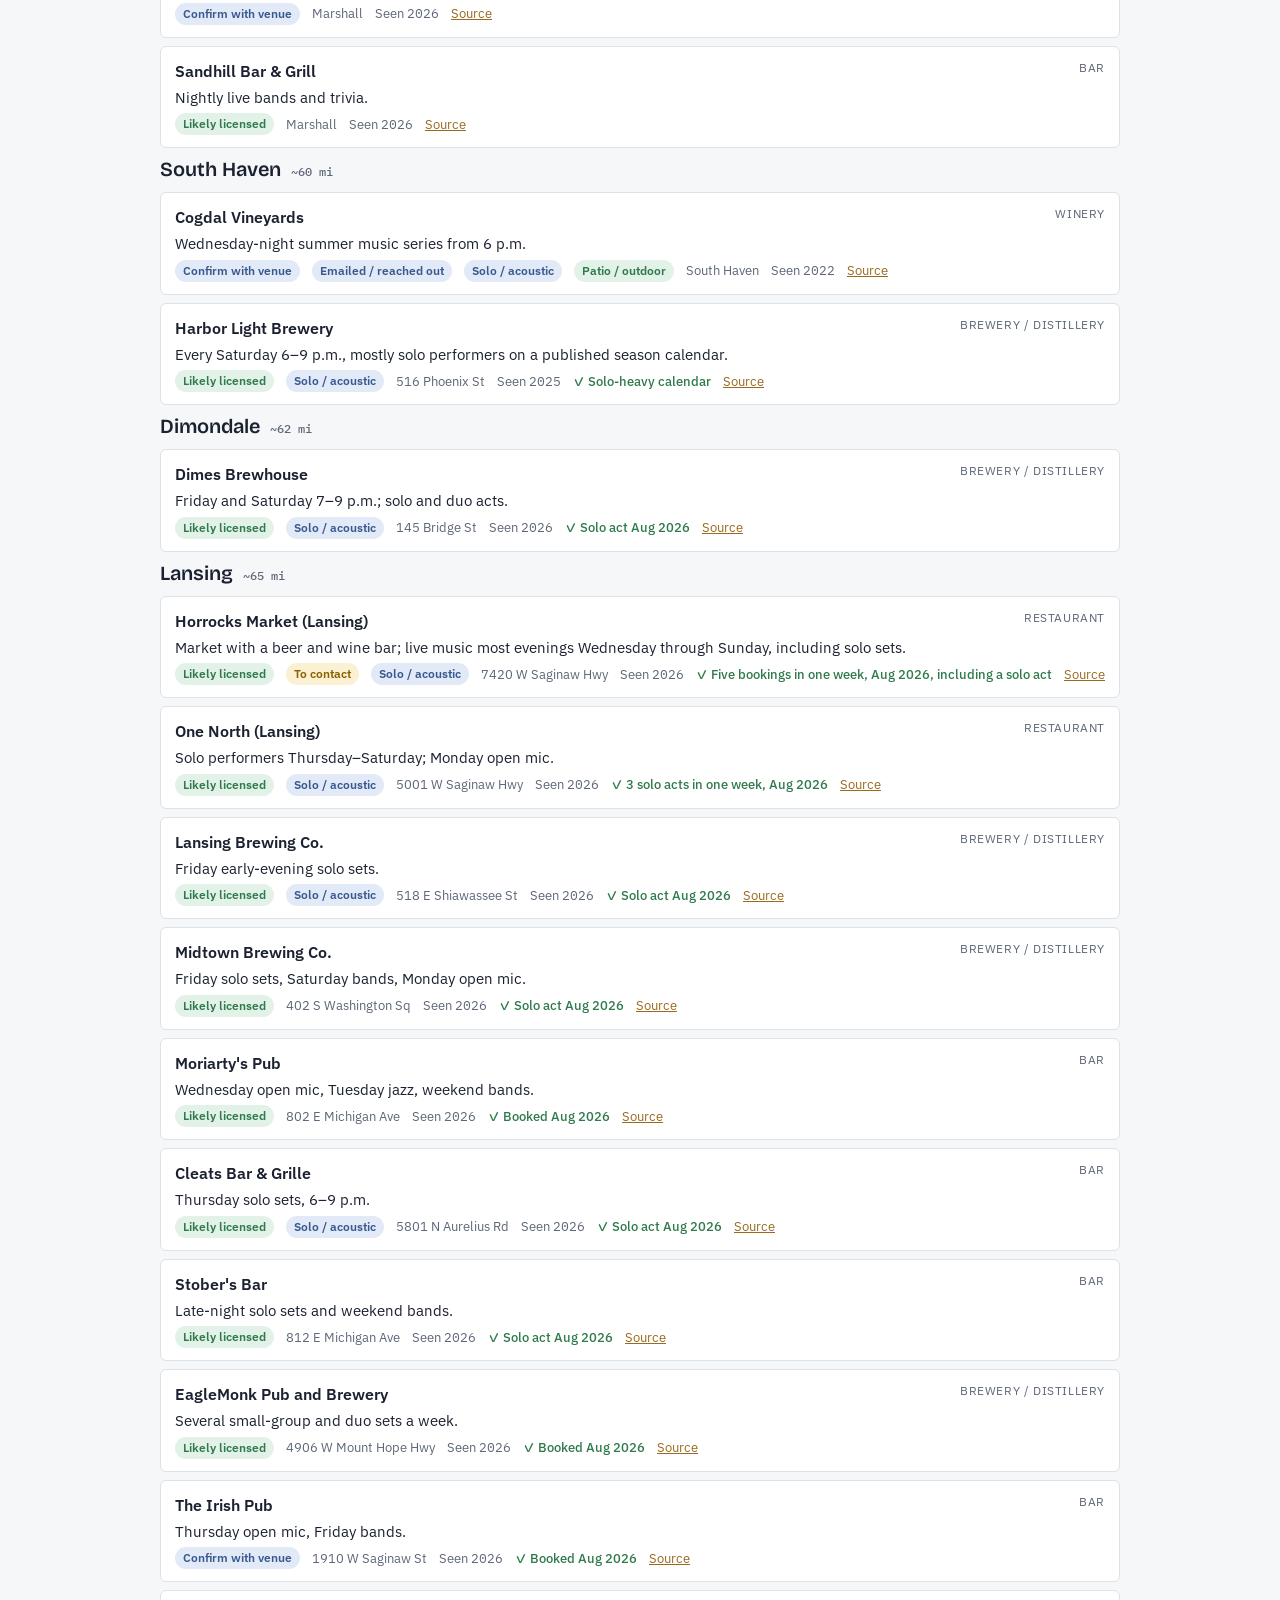
==== commit 96bf77d5: "Gig venues: undo Lou Lou's open mic note Co-Authored-By: Claude Opus 5.5 <noreply@anthropic.com> Cla" ====
--- a/gig-venues/index.html
+++ b/gig-venues/index.html
@@ -221,9 +221,9 @@
 
 <script>
 const PT=new Set(["Boathouse Vineyards", "Blustone Vineyards", "Black Star Farms", "Leelanau Cellars", "Rudbeckia Winery & Burnt Marshmallow Brewstillery", "Ciccone Vineyard", "Pleasant Valley Farm & Vineyard", "The Fox Barn", "Lighthouse Bar & Grill", "Golden Sands Golf & Bucket Bar", "Round Barn Estate", "Dablon Vineyards", "Free Run Cellars", "Fruit Hills Winery & Orchard", "St. Julian Winery (Union Pier)", "Silver Harbor Brewing Co.", "Uncle John's Cider Mill", "Hop Hog Backyard Brewpub", "The Score Restaurant & Sports Bar", "Downtown Market (Summer Sounds Under the Shed)", "Bay Pointe Inn", "The Butler", "Cogdal Vineyards", "Bostwick Lake Inn", "Tanglewood Winery", "Fenn Valley Vineyards", "Coral Gables", "St. Julian Winery (Paw Paw tasting room)", "Bowerman's Farm & Market", "Frugthaven Farm", "Horrocks & Company (Battle Creek)", "Turk Lake Restaurant & Bar", "Cheers Restaurant", "City Built Brewing Co.", "Ed Dunneback & Girls Farm", "Rose's on Reeds Lake", "Blue Water", "Nick Fink's Saloon", "The Kirby House"]);
-const AC=new Set(["Chateau Grand Traverse", "Boathouse Vineyards", "Blustone Vineyards", "Black Star Farms", "Shady Lane Cellars", "Ciccone Vineyard", "Leelanau Cellars", "Dune Bird Winery", "Bel Lago Vineyards", "French Valley Vineyard", "Mackinaw Trail Winery", "Rudbeckia Winery & Burnt Marshmallow Brewstillery", "Chateau Chantal", "Uncle John's Cider Mill", "Pleasant Valley Farm & Vineyard", "The Fox Barn", "Ludington Bay Brewing Co.", "Jamesport Brewing Co.", "Plank's (Inn at Harbor Shores)", "Dablon Vineyards", "Filkins Vineyards", "Free Run Cellars", "Tabor Hill Winery & Restaurant", "Fruit Hills Winery & Orchard", "St. Julian Winery (Union Pier)", "Brickyard Tavern", "Horrocks Market (Lansing)", "Cedar Springs Brewing Co.", "Flat River Brewing", "The Score Restaurant & Sports Bar", "Downtown Market (Summer Sounds Under the Shed)", "Cogdal Vineyards", "The Butler", "The Old Goat", "Bowerman's Farm & Market", "Horn Creek Pub 2", "Dabney", "The Lucky Wolf", "St. Julian Winery (Paw Paw tasting room)", "Lumber Baron Bar (Amway Grand Plaza)", "Switchback Gear Exchange", "Tanglewood Winery", "Porto Bello", "Off The Chain Brewstillery", "Archival Brewing", "Coopersville Brewing Co.", "Bostwick Lake Inn", "Michigan Moonshine Distillery", "JT's Pizza & Spirits", "Horrocks Market", "Leigh's Brewing Co.", "Big Lake Brewing", "Coral Gables", "Sporty's", "Salt of the Earth", "Fenn Valley Vineyards", "The Clover Room", "Harbor Light Brewery", "Homebrew Tabletop Game Lounge", "One North (Lansing)", "Mash Bar", "Lansing Brewing Co.", "Cleats Bar & Grille", "Dimes Brewhouse", "Dublin Square", "The Peanut Barrel", "Pins & Pints", "Blue Gill Grill", "Eaton Rapids Craft Co.", "Summerlands Brewing Co.", "Carolina Lowcountry Kitchen", "Lemonjello's", "Liquid Assets (Lumberman's Vault, Core Plaza)", "Full Moon Diner & Saloon", "Modales Wines", "Sit and Stay Winery", "O'Duffy's Pub", "JW Marriott Grand Rapids", "Grand Armory Brewing", "Michigan Moonshine Distillery", "Frugthaven Farm", "City Built Brewing Co.", "Ed Dunneback & Girls Farm", "Lou Lou's Coffee Bar"]);
+const AC=new Set(["Chateau Grand Traverse", "Boathouse Vineyards", "Blustone Vineyards", "Black Star Farms", "Shady Lane Cellars", "Ciccone Vineyard", "Leelanau Cellars", "Dune Bird Winery", "Bel Lago Vineyards", "French Valley Vineyard", "Mackinaw Trail Winery", "Rudbeckia Winery & Burnt Marshmallow Brewstillery", "Chateau Chantal", "Uncle John's Cider Mill", "Pleasant Valley Farm & Vineyard", "The Fox Barn", "Ludington Bay Brewing Co.", "Jamesport Brewing Co.", "Plank's (Inn at Harbor Shores)", "Dablon Vineyards", "Filkins Vineyards", "Free Run Cellars", "Tabor Hill Winery & Restaurant", "Fruit Hills Winery & Orchard", "St. Julian Winery (Union Pier)", "Brickyard Tavern", "Horrocks Market (Lansing)", "Cedar Springs Brewing Co.", "Flat River Brewing", "The Score Restaurant & Sports Bar", "Downtown Market (Summer Sounds Under the Shed)", "Cogdal Vineyards", "The Butler", "The Old Goat", "Bowerman's Farm & Market", "Horn Creek Pub 2", "Dabney", "The Lucky Wolf", "St. Julian Winery (Paw Paw tasting room)", "Lumber Baron Bar (Amway Grand Plaza)", "Switchback Gear Exchange", "Tanglewood Winery", "Porto Bello", "Off The Chain Brewstillery", "Archival Brewing", "Coopersville Brewing Co.", "Bostwick Lake Inn", "Michigan Moonshine Distillery", "JT's Pizza & Spirits", "Horrocks Market", "Leigh's Brewing Co.", "Big Lake Brewing", "Coral Gables", "Sporty's", "Salt of the Earth", "Fenn Valley Vineyards", "The Clover Room", "Harbor Light Brewery", "Homebrew Tabletop Game Lounge", "One North (Lansing)", "Mash Bar", "Lansing Brewing Co.", "Cleats Bar & Grille", "Dimes Brewhouse", "Dublin Square", "The Peanut Barrel", "Pins & Pints", "Blue Gill Grill", "Eaton Rapids Craft Co.", "Summerlands Brewing Co.", "Carolina Lowcountry Kitchen", "Lemonjello's", "Liquid Assets (Lumberman's Vault, Core Plaza)", "Full Moon Diner & Saloon", "Modales Wines", "Sit and Stay Winery", "O'Duffy's Pub", "JW Marriott Grand Rapids", "Grand Armory Brewing", "Michigan Moonshine Distillery", "Frugthaven Farm", "City Built Brewing Co.", "Ed Dunneback & Girls Farm"]);
 // Venues with a dated booking on or after Oct 28, 2025. Update when evidence changes.
-const RECENT=new Set(["Chateau Grand Traverse", "Chateau Chantal", "Blustone Vineyards", "Mackinaw Trail Winery", "SpeakEZ Lounge", "Rockford Brewing Co.", "Tulip City Bar & Grill", "Tanglewood Winery", "Grand Armory Brewing", "Lucy's", "Sporty's", "The Block", "Rake Beer Project", "Salt of the Earth", "Old Dog Tavern", "The Clover Room", "Shakespeare's Pub", "JT's Pizza & Spirits", "Horrocks Market", "Michigan Moonshine Distillery", "Archival Brewing", "Bostwick Lake Inn", "Coopersville Brewing Co.", "Cedar Springs Brewing Co.", "Leigh's Brewing Co.", "Big Lake Brewing", "Porto Bello", "Off The Chain Brewstillery", "Coral Gables", "Carolina Lowcountry Kitchen", "Rapid River Stillhouse", "Lemonjello's", "Liquid Assets (Lumberman's Vault, Core Plaza)", "Full Moon Diner & Saloon", "Modales Wines", "Sit and Stay Winery", "O'Duffy's Pub", "Bowerman's Farm & Market", "Horn Creek Pub 2", "The House of Mosaic Distillery", "Dabney", "The Lucky Wolf", "Downtown Market (Summer Sounds Under the Shed)", "Bay Pointe Inn", "The Score Restaurant & Sports Bar", "Unruly Brewing Co.", "Red Rooster Tavern", "Horrocks Market (Lansing)", "Brickyard Tavern", "BrickHaven Brewing Co.", "Homebrew Tabletop Game Lounge", "Dimes Brewhouse", "One North (Lansing)", "Lansing Brewing Co.", "Midtown Brewing Co.", "Moriarty's Pub", "Cleats Bar & Grille", "Stober's Bar", "EagleMonk Pub and Brewery", "The Irish Pub", "Mac's Bar", "Mash Bar", "Dublin Square", "The Peanut Barrel", "Sidebar", "One North (East Lansing)", "Pins & Pints", "Red Cedar Spirits", "Summerlands Brewing Co.", "Eaton Rapids Craft Co.", "Blue Gill Grill", "Uncle John's Cider Mill", "Plank's (Inn at Harbor Shores)", "Local Pour", "Goshen Brewing Co.", "JD's Stage Bistro", "Rogue River Tavern", "Hops at 84 East", "LoLo's Bar & Grill", "Saugatuck Brewing Co. (Douglas)", "Fenn Valley Vineyards", "SugarBowl Bar & Grille", "Louie's Trophy House", "Pleasant Valley Farm & Vineyard", "The Fox Barn", "The Livery", "Ludington Bay Brewing Co.", "Jamesport Brewing Co.", "The Mitten Bar", "Round Barn Estate", "Filkins Vineyards", "River Saint Joe", "Left Foot Charley", "Rove Estate", "Shady Lane Cellars", "Leelanau Cellars", "Dune Bird Winery", "Bel Lago Vineyards", "French Valley Vineyard", "Sawyer's Brewing Co.", "Dark Horse Brewery", "Beer City Bread Co.", "Russo Italian Restaurant + Market", "Horrocks & Company (Battle Creek)", "Lou Lou's Coffee Bar"]);
+const RECENT=new Set(["Chateau Grand Traverse", "Chateau Chantal", "Blustone Vineyards", "Mackinaw Trail Winery", "SpeakEZ Lounge", "Rockford Brewing Co.", "Tulip City Bar & Grill", "Tanglewood Winery", "Grand Armory Brewing", "Lucy's", "Sporty's", "The Block", "Rake Beer Project", "Salt of the Earth", "Old Dog Tavern", "The Clover Room", "Shakespeare's Pub", "JT's Pizza & Spirits", "Horrocks Market", "Michigan Moonshine Distillery", "Archival Brewing", "Bostwick Lake Inn", "Coopersville Brewing Co.", "Cedar Springs Brewing Co.", "Leigh's Brewing Co.", "Big Lake Brewing", "Porto Bello", "Off The Chain Brewstillery", "Coral Gables", "Carolina Lowcountry Kitchen", "Rapid River Stillhouse", "Lemonjello's", "Liquid Assets (Lumberman's Vault, Core Plaza)", "Full Moon Diner & Saloon", "Modales Wines", "Sit and Stay Winery", "O'Duffy's Pub", "Bowerman's Farm & Market", "Horn Creek Pub 2", "The House of Mosaic Distillery", "Dabney", "The Lucky Wolf", "Downtown Market (Summer Sounds Under the Shed)", "Bay Pointe Inn", "The Score Restaurant & Sports Bar", "Unruly Brewing Co.", "Red Rooster Tavern", "Horrocks Market (Lansing)", "Brickyard Tavern", "BrickHaven Brewing Co.", "Homebrew Tabletop Game Lounge", "Dimes Brewhouse", "One North (Lansing)", "Lansing Brewing Co.", "Midtown Brewing Co.", "Moriarty's Pub", "Cleats Bar & Grille", "Stober's Bar", "EagleMonk Pub and Brewery", "The Irish Pub", "Mac's Bar", "Mash Bar", "Dublin Square", "The Peanut Barrel", "Sidebar", "One North (East Lansing)", "Pins & Pints", "Red Cedar Spirits", "Summerlands Brewing Co.", "Eaton Rapids Craft Co.", "Blue Gill Grill", "Uncle John's Cider Mill", "Plank's (Inn at Harbor Shores)", "Local Pour", "Goshen Brewing Co.", "JD's Stage Bistro", "Rogue River Tavern", "Hops at 84 East", "LoLo's Bar & Grill", "Saugatuck Brewing Co. (Douglas)", "Fenn Valley Vineyards", "SugarBowl Bar & Grille", "Louie's Trophy House", "Pleasant Valley Farm & Vineyard", "The Fox Barn", "The Livery", "Ludington Bay Brewing Co.", "Jamesport Brewing Co.", "The Mitten Bar", "Round Barn Estate", "Filkins Vineyards", "River Saint Joe", "Left Foot Charley", "Rove Estate", "Shady Lane Cellars", "Leelanau Cellars", "Dune Bird Winery", "Bel Lago Vineyards", "French Valley Vineyard", "Sawyer's Brewing Co.", "Dark Horse Brewery", "Beer City Bread Co.", "Russo Italian Restaurant + Market", "Horrocks & Company (Battle Creek)"]);
 const T={b:"Bar",r:"Restaurant",c:"Coffee shop",w:"Brewery / distillery",v:"Winery",l:"Listening room",h:"Hotel bar"};
 const V=[
 // Grand Rapids
@@ -281,7 +281,7 @@
 ["Grand Rapids", 6, "Cheers Restaurant", "r", "Plainfield Ave restaurant and bar; regulars mention live music on the patio in summer.", "confirm", 2026, 0, "3994 Plainfield Ave NE", "https://www.google.com/maps/search/?api=1&query=Cheers+Restaurant+3994+Plainfield+Ave+NE+Grand+Rapids+MI"],
 ["Grand Rapids", 0, "City Built Brewing Co.", "w", "Monroe North brewery; has run free Friday Night Live concerts in Canal Park, acoustic Sunday jams, and the Bridge Blast festival.", "confirm", 2023, 0, "820 Monroe Ave NW", "https://localspins.com/city-built-brewing-set-to-debut-free-friday-night-live-concerts-on-grand-river-local-spins/"],
 ["Grand Rapids", 10, "Ed Dunneback & Girls Farm", "v", "Alpine Township farm with a small stage, barn dinners and a cider and beer bar; has hosted monthly summer bands and regular solo shows.", "confirm", 2021, 0, "3025 6 Mile Rd NW", "https://localspins.com/ed-dunneback-girls-fruit-farm-rejuvenates-live-music-legacy-local-spins/"],
-["Belmont", 10, "Lou Lou's Coffee Bar", "c", "Quiet Belmont coffee shop with a fireplace lounge, open until 2 PM; hosts a Saturday morning open mic.", "confirm", 2026, 0, "1259 Post Dr NE", "https://www.google.com/maps/search/?api=1&query=Lou+Lou's+Coffee+Bar+1259+Post+Dr+NE+Belmont+MI", "Open mic Sat Nov 14, 10–11 AM (your note)"],
+["Belmont", 10, "Lou Lou's Coffee Bar", "c", "Quiet Belmont coffee shop with a fireplace lounge, open until 2 PM. No live music listings found.", "confirm", 2026, 0, "1259 Post Dr NE", "https://www.google.com/maps/search/?api=1&query=Lou+Lou's+Coffee+Bar+1259+Post+Dr+NE+Belmont+MI"],
 ["Grand Rapids", 12, "Thornapple Brewing Co.", "w", "Cascade brewpub with a family- and dog-friendly patio. No public live music listings found.", "confirm", 2026, 0, "6262 28th St SE", "https://www.google.com/maps/search/?api=1&query=Thornapple+Brewing+6262+28th+St+SE+Grand+Rapids+MI"],
 ["Rockford", 12, "Third Nature Brewing", "w", "Brewery with a large beer garden and fire pits by the White Pine Trail; trivia Tuesdays. Asked whether you sing, so likely wants vocals.", "confirm", 2026, 0, "7733 Childsdale Ave NE", "https://www.google.com/maps/search/?api=1&query=Third+Nature+Brewing+7733+Childsdale+Ave+NE+Rockford+MI"],
 ["Greenville", 30, "Frugthaven Farm", "v", "Orchard and cidery with a restaurant, bar and fireplace patio; ran a summer concert series of solo and small acts plus open mics (June–August 2023).", "confirm", 2023, 0, "11466 W Carson City Rd", "https://fox17online.com/morning-mix/celebrate-summer-at-frugthaven-farm-with-upcoming-concerts-and-events"],
